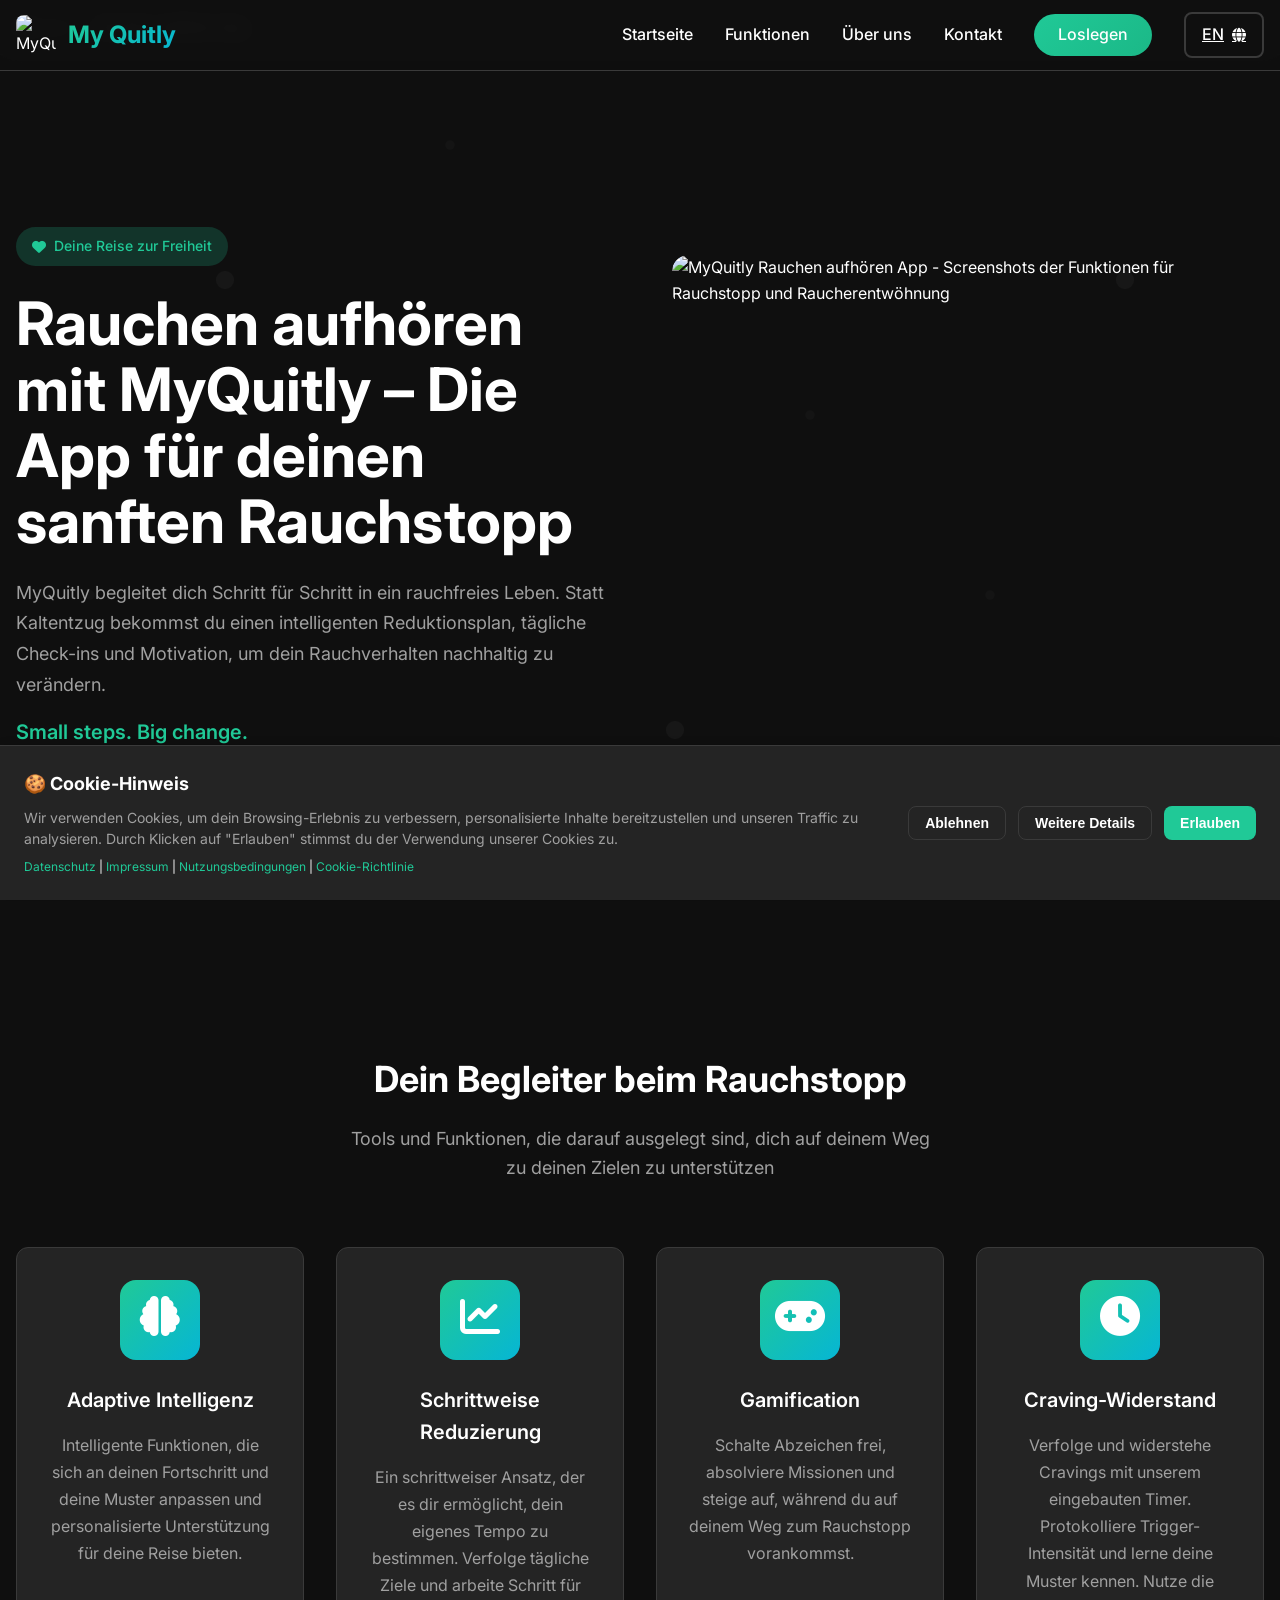
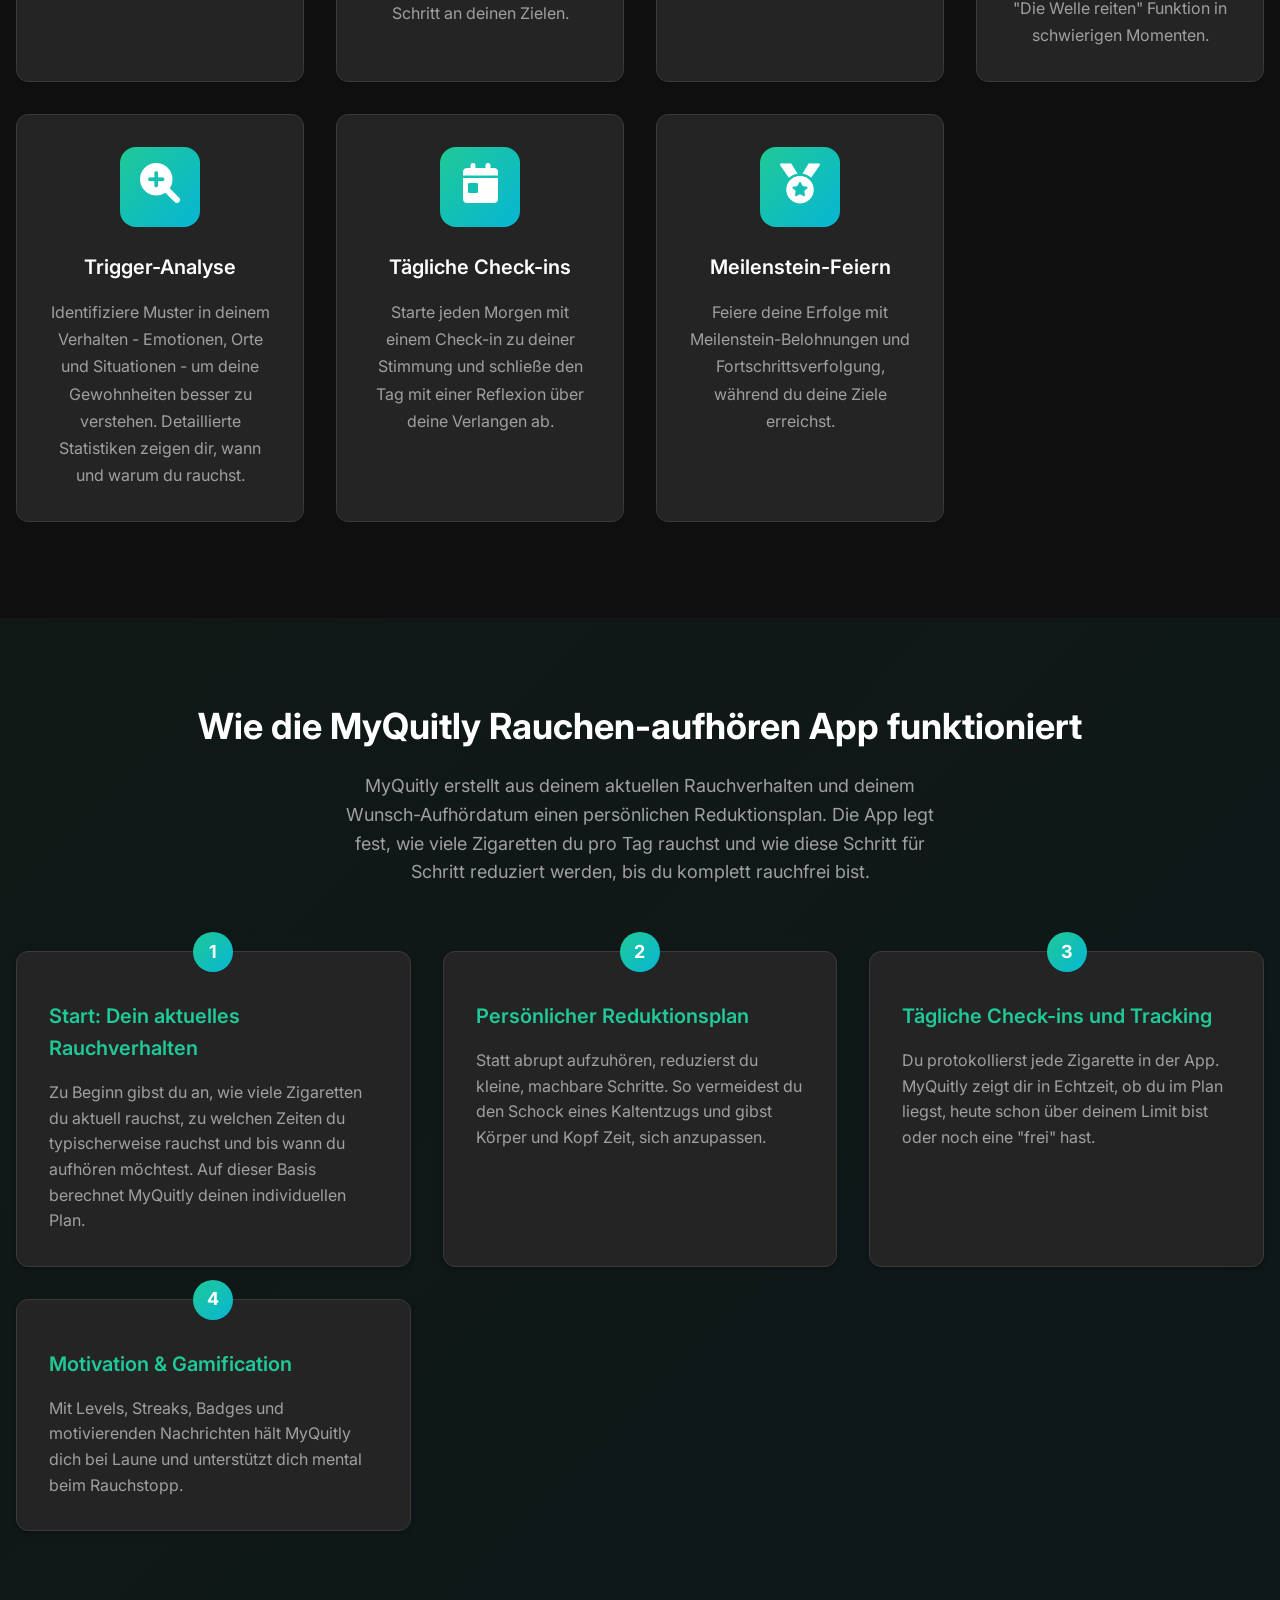
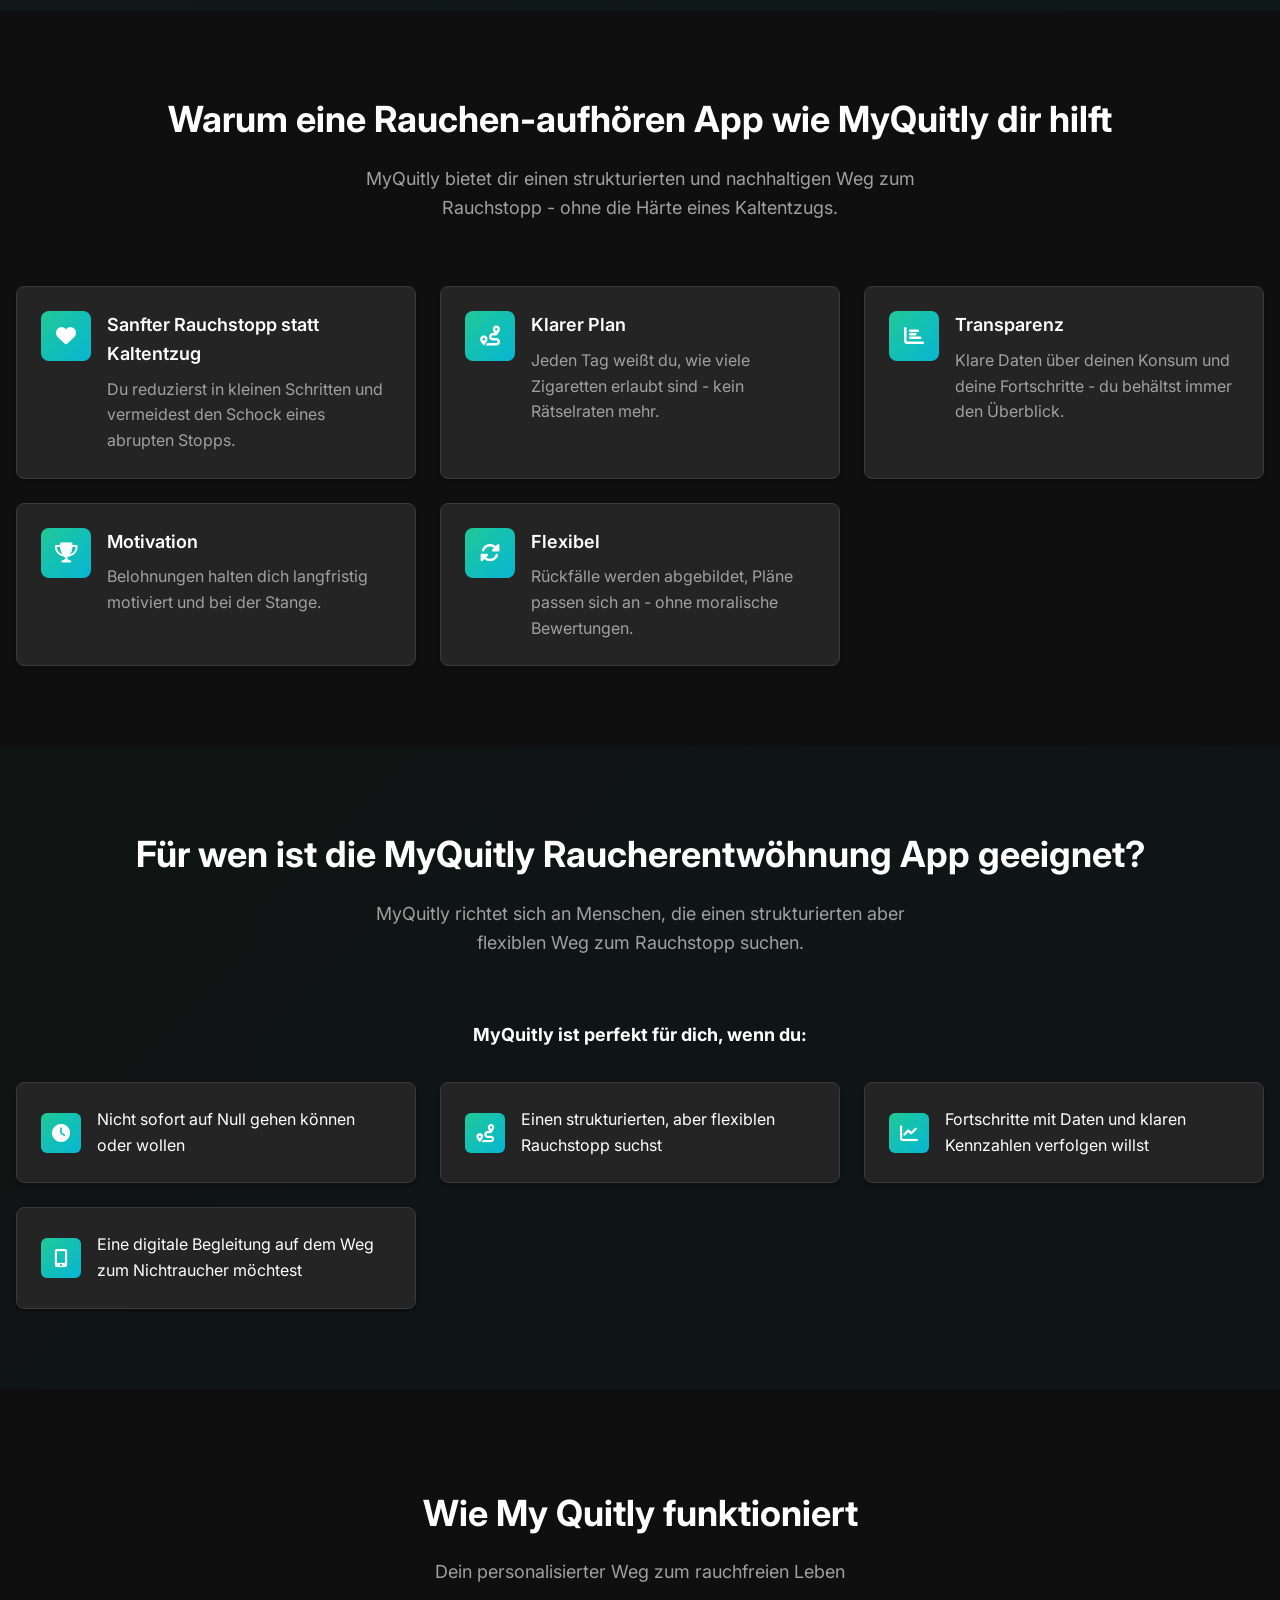
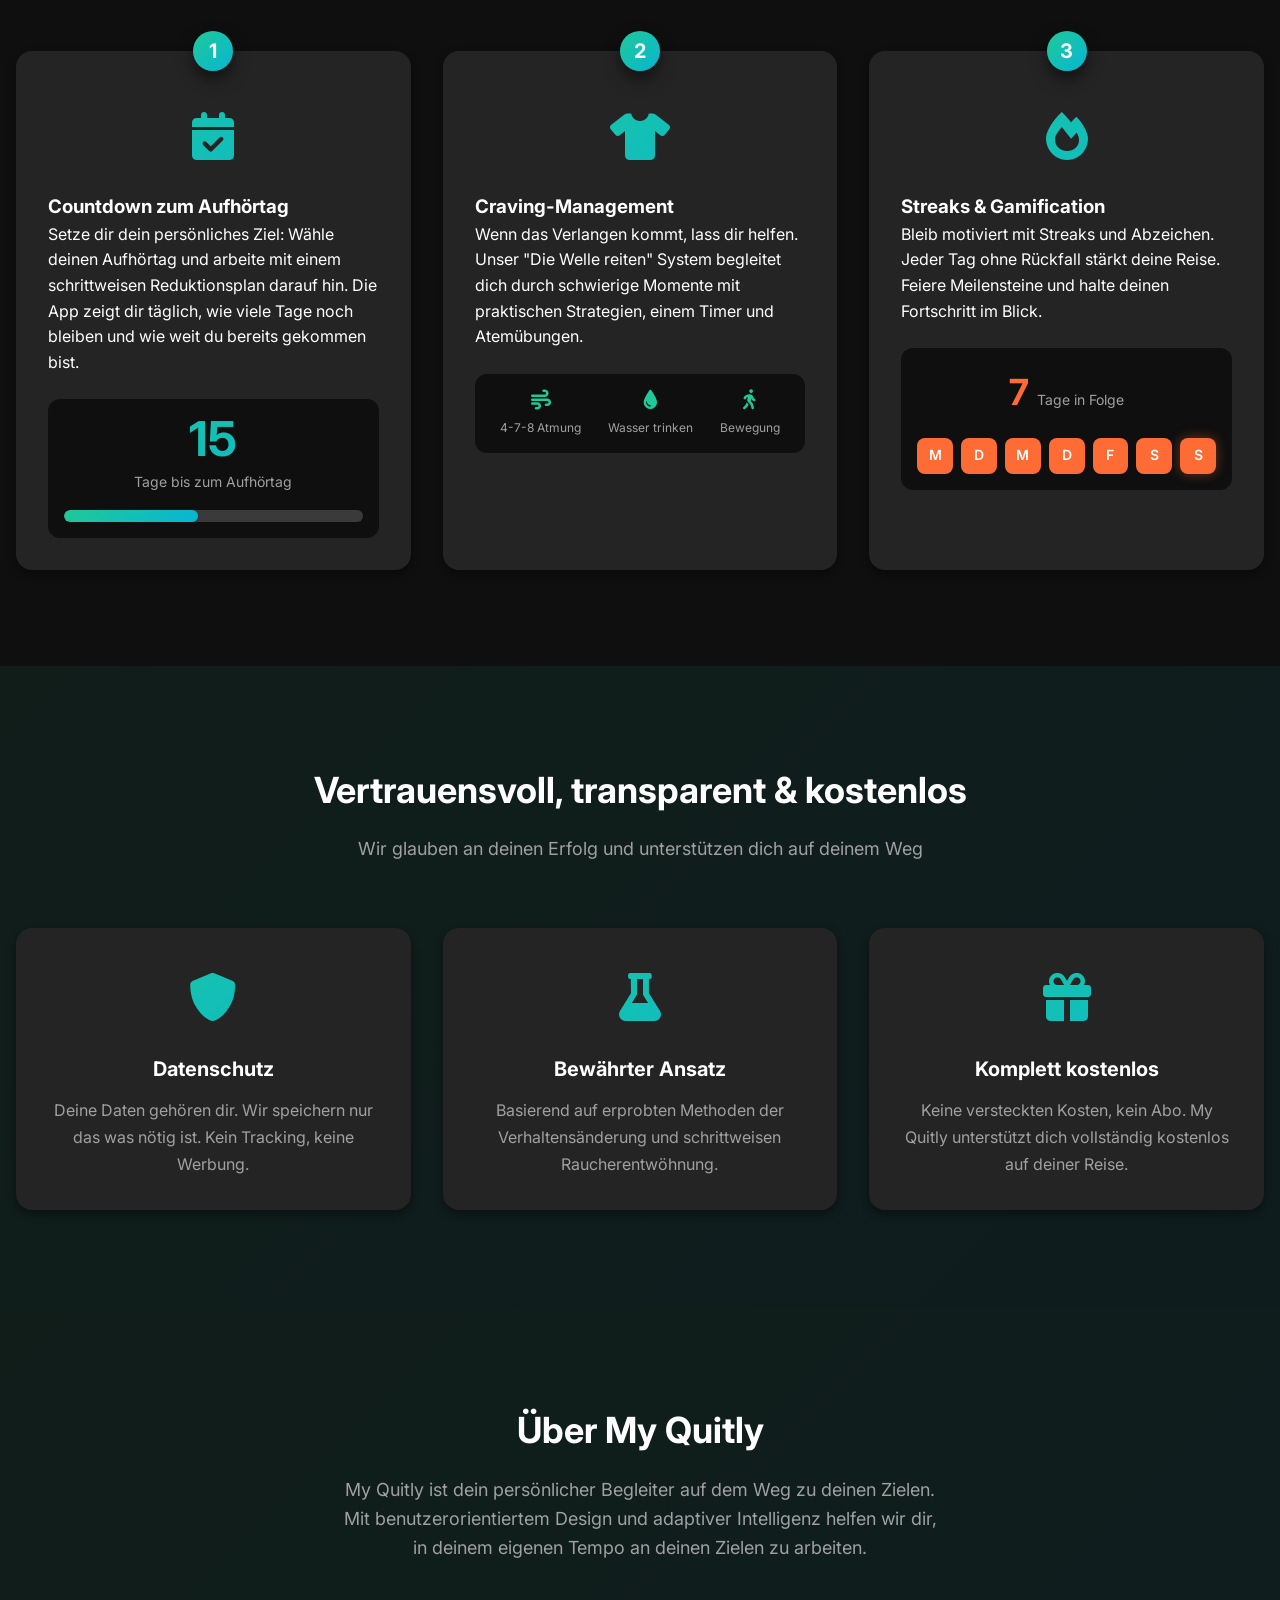
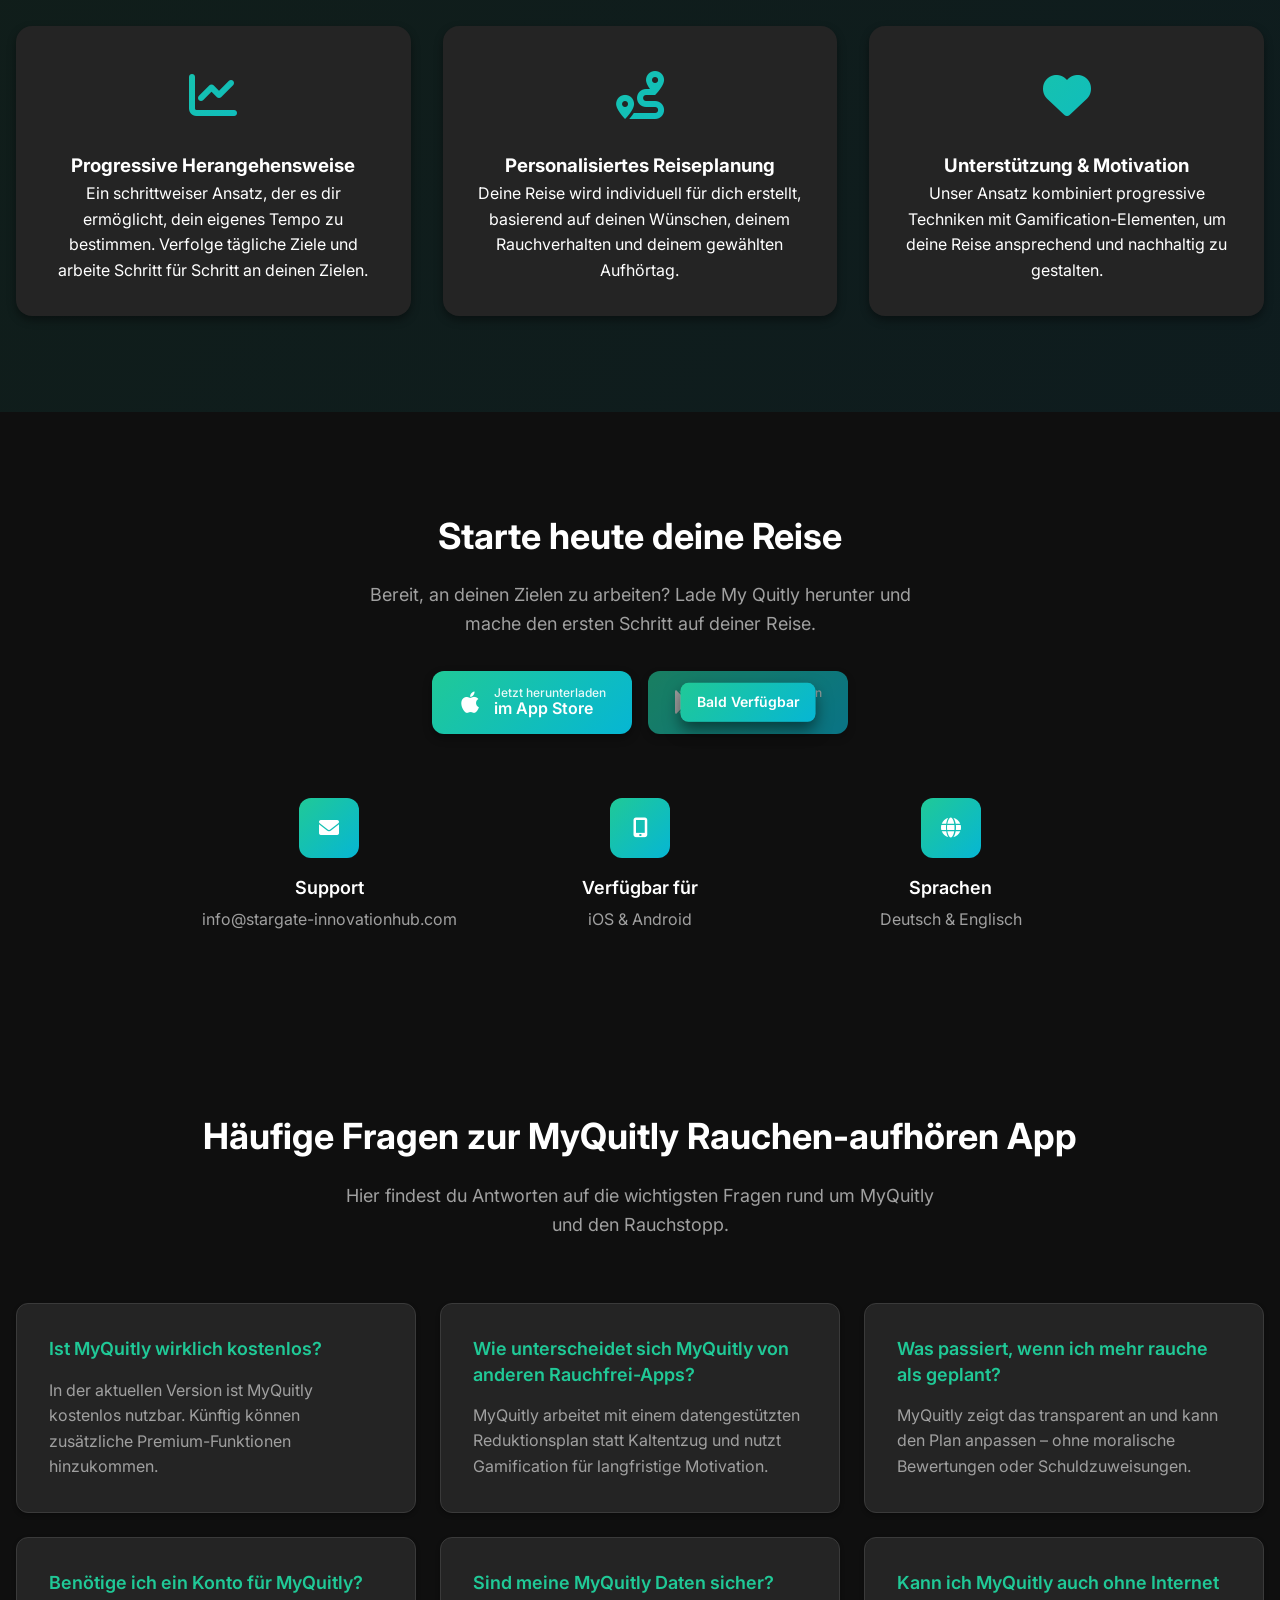
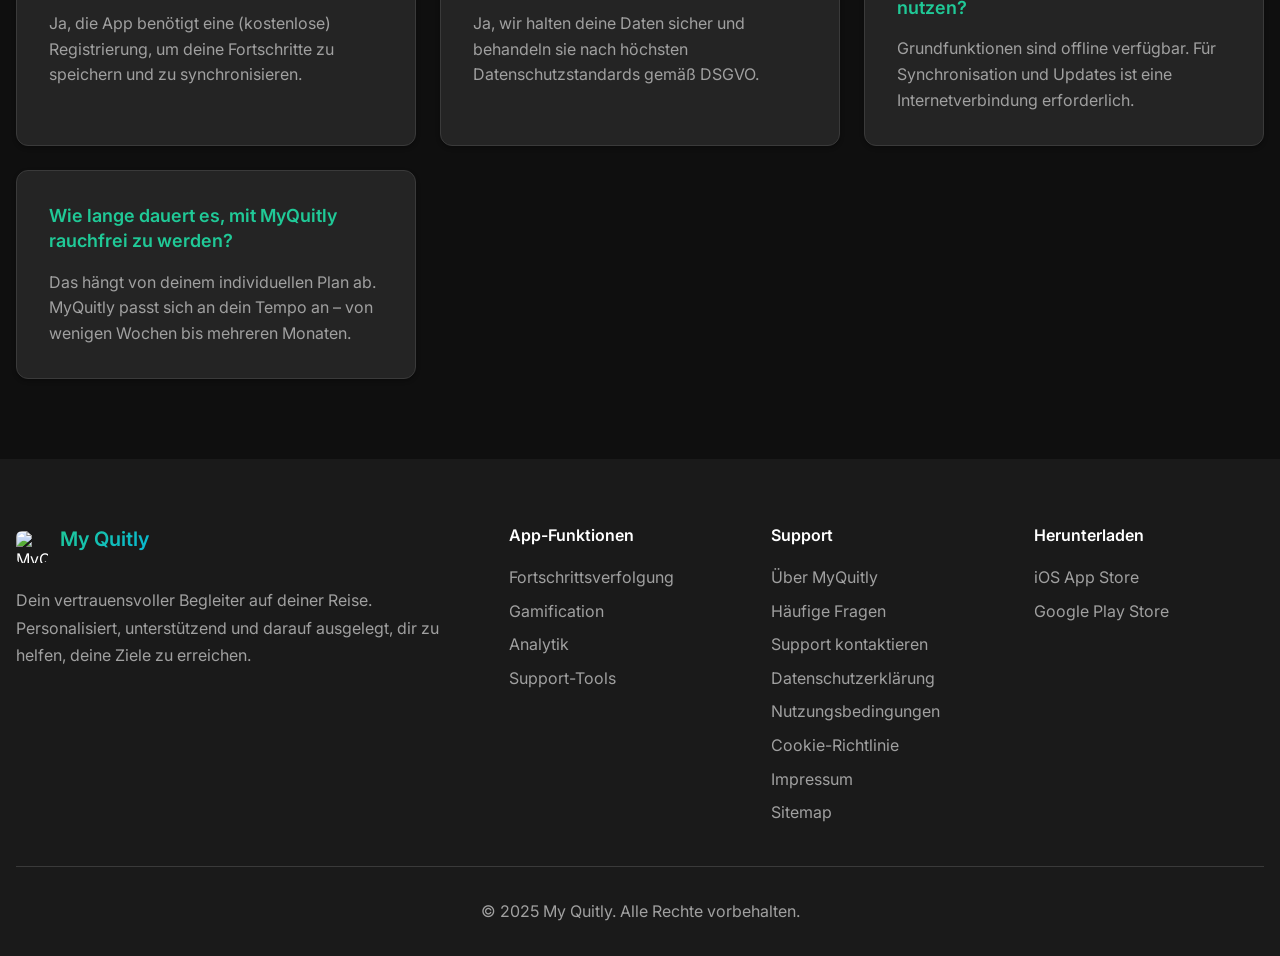
==== de/index.html @ e87f7181 "- fixed cookie banner - enhanced imprint etc. - integrated Stargate Innovationhub" ====
<!DOCTYPE html>
<html lang="de">
<head>
    <meta charset="UTF-8">
    <meta name="viewport" content="width=device-width, initial-scale=1.0">
    <title>Rauchen aufhören App | MyQuitly – Schritt für Schritt zum Rauchstopp</title>
    
    <!-- Additional SEO Meta Tags -->
    <meta name="keywords" content="rauchen aufhören app, raucherentwöhnung app, rauchstopp app, rauchfrei werden, nichtraucher werden, rauchen reduzieren, rauchen aufhören, mit rauchen aufhören, rauchstopp, raucherentwöhnung, nikotinentzug, rauchfrei app">
    <meta name="author" content="MyQuitly">
    <meta name="robots" content="index, follow, max-image-preview:large, max-snippet:-1, max-video-preview:-1">
    <meta name="theme-color" content="#20C997">
    <meta name="msapplication-TileColor" content="#20C997">
    <meta name="description" content="Rauchen aufhören mit MyQuitly: Die kostenlose Rauchen-aufhören App mit personalisiertem Reduktionsplan. Schritt für Schritt zum Rauchstopp ohne Kaltentzug. Jetzt kostenlos starten!">
    
    <!-- SEO Meta Tags -->
    <link rel="canonical" href="https://myquitly.stargate-innovationhub.com/de/">
    <link rel="alternate" hreflang="en" href="https://myquitly.stargate-innovationhub.com/en/">
    <link rel="alternate" hreflang="de" href="https://myquitly.stargate-innovationhub.com/de/">
    <link rel="alternate" hreflang="x-default" href="https://myquitly.stargate-innovationhub.com/en/">
    
    <!-- Open Graph Meta Tags -->
    <meta property="og:title" content="Rauchen aufhören App | MyQuitly">
    <meta property="og:description" content="Die Rauchen-aufhören App mit persönlichem Reduktionsplan und täglicher Begleitung.">
    <meta property="og:url" content="https://myquitly.stargate-innovationhub.com/de/">
    <meta property="og:locale" content="de_DE">
    <meta property="og:type" content="website">
    <meta property="og:image" content="https://myquitly.stargate-innovationhub.com/assets/de/Group 1_long.png">
    <meta property="og:image:width" content="1200">
    <meta property="og:image:height" content="630">
    <meta property="og:image:alt" content="MyQuitly Rauchen-aufhören App Screenshots">
    <meta property="og:site_name" content="MyQuitly">
    
    <!-- Twitter Card Meta Tags -->
    <meta name="twitter:card" content="summary_large_image">
    <meta name="twitter:title" content="Rauchen aufhören App | MyQuitly">
    <meta name="twitter:description" content="Mit MyQuitly Schritt für Schritt mit dem Rauchen aufhören – ohne Kaltentzug.">
    <meta name="twitter:image" content="https://myquitly.stargate-innovationhub.com/assets/de/Group 1_long.png">
    <meta name="twitter:image:alt" content="MyQuitly Rauchen-aufhören App Screenshots">
    <meta name="twitter:site" content="@MyQuitly">
    <meta name="twitter:creator" content="@MyQuitly">
    
    <link rel="icon" type="image/png" href="../assets/myquitly-icon-ios-app-store-1024x1024.png?v=5">
    
    <!-- Preload critical resources -->
    <link rel="preload" href="../styles.css?v=23" as="style">
    <link rel="preload" href="../assets/myquitly-icon-ios-app-store-1024x1024.png?v=5" as="image">
    <link rel="preload" href="https://fonts.googleapis.com/css2?family=Inter:wght@300;400;500;600;700&display=swap" as="style">
    
    <link rel="stylesheet" href="../styles.css?v=23">
    <link href="https://fonts.googleapis.com/css2?family=Inter:wght@300;400;500;600;700&display=swap" rel="stylesheet" media="print" onload="this.media='all'">
    <link rel="stylesheet" href="https://cdnjs.cloudflare.com/ajax/libs/font-awesome/6.0.0/css/all.min.css" defer>
    
    <!-- JSON-LD Structured Data: SoftwareApplication -->
    <script type="application/ld+json">
    {
        "@context": "https://schema.org",
        "@type": "SoftwareApplication",
        "name": "MyQuitly",
        "applicationCategory": "HealthApplication",
        "operatingSystem": ["Android", "iOS"],
        "description": "MyQuitly ist eine Rauchen-aufhören App, die einen personalisierten Reduktionsplan nutzt, um Nutzern beim schrittweisen Rauchstopp zu helfen.",
        "url": "https://myquitly.stargate-innovationhub.com/de/",
        "inLanguage": "de",
        "offers": {
            "@type": "Offer",
            "price": "0",
            "priceCurrency": "EUR"
        },
        "creator": {
            "@type": "Organization",
            "name": "MyQuitly",
            "url": "https://myquitly.stargate-innovationhub.com/"
        },
        "featureList": [
            "Personalisierter Reduktionsplan",
            "Tägliche Check-ins",
            "Gamification-Elemente",
            "Craving-Widerstand Timer",
            "Trigger-Analyse",
            "Meilenstein-Tracking"
        ],
        "screenshot": "https://myquitly.stargate-innovationhub.com/assets/de/Group 1_long.png"
    }
    </script>
    
    <!-- JSON-LD Structured Data: FAQPage -->
    <script type="application/ld+json">
    {
        "@context": "https://schema.org",
        "@type": "FAQPage",
        "mainEntity": [
            {
                "@type": "Question",
                "name": "Ist MyQuitly wirklich kostenlos?",
                "acceptedAnswer": {
                    "@type": "Answer",
                    "text": "In der aktuellen Version ist MyQuitly kostenlos nutzbar. Künftig können zusätzliche Premium-Funktionen hinzukommen."
                }
            },
            {
                "@type": "Question",
                "name": "Wie unterscheidet sich MyQuitly von anderen Rauchfrei-Apps?",
                "acceptedAnswer": {
                    "@type": "Answer",
                    "text": "MyQuitly arbeitet mit einem datengestützten Reduktionsplan statt Kaltentzug und nutzt Gamification für langfristige Motivation."
                }
            },
            {
                "@type": "Question",
                "name": "Was passiert, wenn ich mehr rauche als geplant?",
                "acceptedAnswer": {
                    "@type": "Answer",
                    "text": "MyQuitly zeigt das transparent an und kann den Plan anpassen – ohne moralische Bewertungen oder Schuldzuweisungen."
                }
            },
            {
                "@type": "Question",
                "name": "Benötige ich ein Konto für MyQuitly?",
                "acceptedAnswer": {
                    "@type": "Answer",
                    "text": "Ja, die App benötigt eine (kostenlose) Registrierung, um deine Fortschritte zu speichern und zu synchronisieren."
                }
            },
            {
                "@type": "Question",
                "name": "Sind meine MyQuitly Daten sicher?",
                "acceptedAnswer": {
                    "@type": "Answer",
                    "text": "Ja, wir halten deine Daten sicher und behandeln sie nach höchsten Datenschutzstandards gemäß DSGVO."
                }
            }
        ]
    }
    </script>
    
    <!-- JSON-LD Structured Data: BreadcrumbList -->
    <script type="application/ld+json">
    {
        "@context": "https://schema.org",
        "@type": "BreadcrumbList",
        "itemListElement": [
            {
                "@type": "ListItem",
                "position": 1,
                "name": "Home",
                "item": "https://myquitly.stargate-innovationhub.com/"
            },
            {
                "@type": "ListItem",
                "position": 2,
                "name": "Rauchen aufhören App",
                "item": "https://myquitly.stargate-innovationhub.com/de/"
            }
        ]
    }
    </script>
    
    <!-- JSON-LD Structured Data: HowTo -->
    <script type="application/ld+json">
    {
        "@context": "https://schema.org",
        "@type": "HowTo",
        "name": "Wie hört man mit dem Rauchen auf?",
        "description": "Schritt-für-Schritt Anleitung zum Rauchstopp mit der MyQuitly App",
        "step": [
            {
                "@type": "HowToStep",
                "name": "App herunterladen und installieren",
                "text": "Lade die MyQuitly App kostenlos aus dem App Store oder Google Play Store herunter und installiere sie auf deinem Smartphone."
            },
            {
                "@type": "HowToStep",
                "name": "Aktuelles Rauchverhalten eingeben",
                "text": "Gib an, wie viele Zigaretten du täglich rauchst, zu welchen Zeiten du typischerweise rauchst und bis wann du aufhören möchtest."
            },
            {
                "@type": "HowToStep",
                "name": "Personalisierter Reduktionsplan erhalten",
                "text": "MyQuitly erstellt basierend auf deinen Angaben einen individuellen Reduktionsplan, der Schritt für Schritt deinen Zigarettenkonsum reduziert."
            },
            {
                "@type": "HowToStep",
                "name": "Täglich Zigaretten tracken",
                "text": "Protokolliere jede Zigarette in der App. MyQuitly zeigt dir in Echtzeit, ob du im Plan liegst oder dein Tageslimit erreicht hast."
            },
            {
                "@type": "HowToStep",
                "name": "Motivation durch Gamification",
                "text": "Nutze Streaks, Badges und Meilensteine, um motiviert zu bleiben und deinen Fortschritt zu feiern."
            },
            {
                "@type": "HowToStep",
                "name": "Rauchfrei werden",
                "text": "Folge dem Plan und reduziere schrittweise, bis du komplett rauchfrei bist. MyQuitly begleitet dich durch den gesamten Prozess."
            }
        ]
    }
    </script>
</head>
<body>
    <!-- Navigation -->
    <nav class="navbar">
        <div class="nav-container">
            <a href="index.html" class="nav-logo" aria-label="Zurück zur Startseite">
                <img src="../assets/myquitly-icon-ios-app-store-1024x1024.png?v=5?v=2" alt="MyQuitly Logo - Rauchen aufhören App" class="logo-img">
                <h2>My Quitly</h2>
            </a>
            <div class="nav-menu" id="nav-menu">
                <a href="#home" class="nav-link" data-translate="nav.home">Startseite</a>
                <a href="#features" class="nav-link" data-translate="nav.features">Funktionen</a>
                <a href="#about" class="nav-link" data-translate="nav.about">Über uns</a>
                <a href="#contact" class="nav-link" data-translate="nav.contact">Kontakt</a>
                <a href="#hero-buttons" class="nav-link cta-button" data-translate="nav.getStarted">Loslegen</a>
                <a href="../en/" class="language-switcher">
                    <span>EN</span>
                    <i class="fas fa-globe"></i>
                </a>
            </div>
            <div class="nav-toggle" id="nav-toggle">
                <span class="bar"></span>
                <span class="bar"></span>
                <span class="bar"></span>
            </div>
        </div>
    </nav>

    <!-- Breadcrumbs Navigation -->
    <nav class="breadcrumbs" aria-label="Breadcrumb">
        <div class="container">
            <ol class="breadcrumb-list">
                <li class="breadcrumb-item">
                    <a href="/" aria-label="Startseite">
                        <i class="fas fa-home"></i>
                        <span>Home</span>
                    </a>
                </li>
                <li class="breadcrumb-item active" aria-current="page">
                    <span>Rauchen aufhören App</span>
                </li>
            </ol>
        </div>
    </nav>

    <!-- Hero Section -->
    <section id="home" class="hero">
        <div class="hero-container">
            <div class="hero-content">
                <div class="hero-badge">
                    <i class="fas fa-heart"></i>
                    <span data-translate="hero.badge">Deine Reise zur Freiheit</span>
                </div>
                <h1 class="hero-title">Rauchen aufhören mit MyQuitly – Die App für deinen sanften Rauchstopp</h1>
                <p class="hero-description">
                    MyQuitly begleitet dich Schritt für Schritt in ein rauchfreies Leben. Statt Kaltentzug bekommst du einen intelligenten Reduktionsplan, tägliche Check-ins und Motivation, um dein Rauchverhalten nachhaltig zu verändern.
                </p>
                <p class="hero-slogan" data-translate="hero.slogan">Small steps. Big change.</p>
                <div class="hero-buttons" id="hero-buttons">
                    <div class="app-store-btn-wrapper">
                        <a href="https://apps.apple.com/de/app/my-quitly-rauchfrei-werden/id6754508949" class="btn btn-primary app-store-btn" data-store="ios">
                            <i class="fab fa-apple"></i>
                            <div class="btn-text">
                                <span class="btn-small">Jetzt herunterladen</span>
                                <span class="btn-large">im App Store</span>
                            </div>
                        </a>
                        
                    </div>
                    <div class="app-store-btn-wrapper">
                        <a href="#" class="btn btn-primary app-store-btn disabled" data-store="android">
                            <i class="fab fa-google-play"></i>
                            <div class="btn-text">
                                <span class="btn-small">Jetzt herunterladen</span>
                                <span class="btn-large">im Play Store</span>
                            </div>
                        </a>
                        <div class="coming-soon-overlay">
                            <span data-translate="hero.comingSoon">Bald Verfügbar</span>
                        </div>
                    </div>
                </div>
            </div>
            <div class="hero-visual">
                <div class="app-showcase">
                    <img src="../assets/de/Group 1_long.png" alt="MyQuitly Rauchen aufhören App - Screenshots der Funktionen für Rauchstopp und Raucherentwöhnung" class="showcase-image" loading="lazy">
                </div>
            </div>
        </div>
    </section>

    <!-- Features Section -->
    <section id="features" class="features">
        <div class="container">
            <div class="section-header">
                <h2>Dein Begleiter beim Rauchstopp</h2>
                <p>Tools und Funktionen, die darauf ausgelegt sind, dich auf deinem Weg zu deinen Zielen zu unterstützen</p>
            </div>
            <div class="features-grid">
                <div class="feature-card">
                    <div class="feature-icon">
                        <i class="fas fa-brain"></i>
                    </div>
                    <h3>Adaptive Intelligenz</h3>
                    <p>Intelligente Funktionen, die sich an deinen Fortschritt und deine Muster anpassen und personalisierte Unterstützung für deine Reise bieten.</p>
                </div>
                <div class="feature-card">
                    <div class="feature-icon">
                        <i class="fas fa-chart-line"></i>
                    </div>
                    <h3>Schrittweise Reduzierung</h3>
                    <p>Ein schrittweiser Ansatz, der es dir ermöglicht, dein eigenes Tempo zu bestimmen. Verfolge tägliche Ziele und arbeite Schritt für Schritt an deinen Zielen.</p>
                </div>
                <div class="feature-card">
                    <div class="feature-icon">
                        <i class="fas fa-gamepad"></i>
                    </div>
                    <h3>Gamification</h3>
                    <p>Schalte Abzeichen frei, absolviere Missionen und steige auf, während du auf deinem Weg zum Rauchstopp vorankommst.</p>
                </div>
                <div class="feature-card">
                    <div class="feature-icon">
                        <i class="fas fa-clock"></i>
                    </div>
                    <h3>Craving-Widerstand</h3>
                    <p>Verfolge und widerstehe Cravings mit unserem eingebauten Timer. Protokolliere Trigger-Intensität und lerne deine Muster kennen. Nutze die "Die Welle reiten" Funktion in schwierigen Momenten.</p>
                </div>
                <div class="feature-card">
                    <div class="feature-icon">
                        <i class="fas fa-search-plus"></i>
                    </div>
                    <h3>Trigger-Analyse</h3>
                    <p>Identifiziere Muster in deinem Verhalten - Emotionen, Orte und Situationen - um deine Gewohnheiten besser zu verstehen. Detaillierte Statistiken zeigen dir, wann und warum du rauchst.</p>
                </div>
                <div class="feature-card">
                    <div class="feature-icon">
                        <i class="fas fa-calendar-day"></i>
                    </div>
                    <h3>Tägliche Check-ins</h3>
                    <p>Starte jeden Morgen mit einem Check-in zu deiner Stimmung und schließe den Tag mit einer Reflexion über deine Verlangen ab.</p>
                </div>
                <div class="feature-card">
                    <div class="feature-icon">
                        <i class="fas fa-medal"></i>
                    </div>
                    <h3>Meilenstein-Feiern</h3>
                    <p>Feiere deine Erfolge mit Meilenstein-Belohnungen und Fortschrittsverfolgung, während du deine Ziele erreichst.</p>
                </div>
            </div>
        </div>
    </section>

    <!-- SEO: Wie MyQuitly funktioniert Section -->
    <section id="seo-how-it-works" class="seo-how-it-works">
        <div class="container">
            <div class="section-header">
                <h2>Wie die MyQuitly Rauchen-aufhören App funktioniert</h2>
                <p>MyQuitly erstellt aus deinem aktuellen Rauchverhalten und deinem Wunsch-Aufhördatum einen persönlichen Reduktionsplan. Die App legt fest, wie viele Zigaretten du pro Tag rauchst und wie diese Schritt für Schritt reduziert werden, bis du komplett rauchfrei bist.</p>
            </div>
            
            <div class="seo-content">
                <div class="seo-step">
                    <div class="seo-step-number">1</div>
                    <h3>Start: Dein aktuelles Rauchverhalten</h3>
                    <p>Zu Beginn gibst du an, wie viele Zigaretten du aktuell rauchst, zu welchen Zeiten du typischerweise rauchst und bis wann du aufhören möchtest. Auf dieser Basis berechnet MyQuitly deinen individuellen Plan.</p>
                </div>
                
                <div class="seo-step">
                    <div class="seo-step-number">2</div>
                    <h3>Persönlicher Reduktionsplan</h3>
                    <p>Statt abrupt aufzuhören, reduzierst du kleine, machbare Schritte. So vermeidest du den Schock eines Kaltentzugs und gibst Körper und Kopf Zeit, sich anzupassen.</p>
                </div>
                
                <div class="seo-step">
                    <div class="seo-step-number">3</div>
                    <h3>Tägliche Check-ins und Tracking</h3>
                    <p>Du protokollierst jede Zigarette in der App. MyQuitly zeigt dir in Echtzeit, ob du im Plan liegst, heute schon über deinem Limit bist oder noch eine "frei" hast.</p>
                </div>
                
                <div class="seo-step">
                    <div class="seo-step-number">4</div>
                    <h3>Motivation & Gamification</h3>
                    <p>Mit Levels, Streaks, Badges und motivierenden Nachrichten hält MyQuitly dich bei Laune und unterstützt dich mental beim Rauchstopp.</p>
                </div>
            </div>
        </div>
    </section>

    <!-- SEO: Benefits Section -->
    <section id="benefits" class="benefits">
        <div class="container">
            <div class="section-header">
                <h2>Warum eine Rauchen-aufhören App wie MyQuitly dir hilft</h2>
                <p>MyQuitly bietet dir einen strukturierten und nachhaltigen Weg zum Rauchstopp - ohne die Härte eines Kaltentzugs.</p>
            </div>
            
            <div class="benefits-list">
                <div class="benefit-item">
                    <div class="benefit-icon">
                        <i class="fas fa-heart"></i>
                    </div>
                    <div class="benefit-content">
                        <h3>Sanfter Rauchstopp statt Kaltentzug</h3>
                        <p>Du reduzierst in kleinen Schritten und vermeidest den Schock eines abrupten Stopps.</p>
                    </div>
                </div>
                
                <div class="benefit-item">
                    <div class="benefit-icon">
                        <i class="fas fa-route"></i>
                    </div>
                    <div class="benefit-content">
                        <h3>Klarer Plan</h3>
                        <p>Jeden Tag weißt du, wie viele Zigaretten erlaubt sind - kein Rätselraten mehr.</p>
                    </div>
                </div>
                
                <div class="benefit-item">
                    <div class="benefit-icon">
                        <i class="fas fa-chart-bar"></i>
                    </div>
                    <div class="benefit-content">
                        <h3>Transparenz</h3>
                        <p>Klare Daten über deinen Konsum und deine Fortschritte - du behältst immer den Überblick.</p>
                    </div>
                </div>
                
                <div class="benefit-item">
                    <div class="benefit-icon">
                        <i class="fas fa-trophy"></i>
                    </div>
                    <div class="benefit-content">
                        <h3>Motivation</h3>
                        <p>Belohnungen halten dich langfristig motiviert und bei der Stange.</p>
                    </div>
                </div>
                
                <div class="benefit-item">
                    <div class="benefit-icon">
                        <i class="fas fa-sync-alt"></i>
                    </div>
                    <div class="benefit-content">
                        <h3>Flexibel</h3>
                        <p>Rückfälle werden abgebildet, Pläne passen sich an - ohne moralische Bewertungen.</p>
                    </div>
                </div>
            </div>
        </div>
    </section>

    <!-- SEO: Target Group Section -->
    <section id="target-group" class="target-group">
        <div class="container">
            <div class="section-header">
                <h2>Für wen ist die MyQuitly Raucherentwöhnung App geeignet?</h2>
                <p>MyQuitly richtet sich an Menschen, die einen strukturierten aber flexiblen Weg zum Rauchstopp suchen.</p>
            </div>
            
            <div class="target-content">
                <div class="target-intro">
                    <p><strong>MyQuitly ist perfekt für dich, wenn du:</strong></p>
                </div>
                
                <div class="target-list">
                    <div class="target-item">
                        <div class="target-icon">
                            <i class="fas fa-clock"></i>
                        </div>
                        <p>Nicht sofort auf Null gehen können oder wollen</p>
                    </div>
                    
                    <div class="target-item">
                        <div class="target-icon">
                            <i class="fas fa-route"></i>
                        </div>
                        <p>Einen strukturierten, aber flexiblen Rauchstopp suchst</p>
                    </div>
                    
                    <div class="target-item">
                        <div class="target-icon">
                            <i class="fas fa-chart-line"></i>
                        </div>
                        <p>Fortschritte mit Daten und klaren Kennzahlen verfolgen willst</p>
                    </div>
                    
                    <div class="target-item">
                        <div class="target-icon">
                            <i class="fas fa-mobile-alt"></i>
                        </div>
                        <p>Eine digitale Begleitung auf dem Weg zum Nichtraucher möchtest</p>
                    </div>
                </div>
            </div>
        </div>
    </section>

    <!-- How It Works Section -->
    <section id="how-it-works" class="how-it-works">
        <div class="container">
            <div class="section-header">
                <h2>Wie My Quitly funktioniert</h2>
                <p>Dein personalisierter Weg zum rauchfreien Leben</p>
            </div>
            <div class="how-it-works-content">
                <div class="how-it-works-card">
                    <div class="card-number">1</div>
                    <div class="card-content">
                        <div class="card-icon-large">
                            <i class="fas fa-calendar-check"></i>
                        </div>
                        <h3>Countdown zum Aufhörtag</h3>
                        <p>Setze dir dein persönliches Ziel: Wähle deinen Aufhörtag und arbeite mit einem schrittweisen Reduktionsplan darauf hin. Die App zeigt dir täglich, wie viele Tage noch bleiben und wie weit du bereits gekommen bist.</p>
                        <div class="countdown-demo">
                            <div class="countdown-number">15</div>
                            <div class="countdown-label">Tage bis zum Aufhörtag</div>
                            <div class="countdown-progress">
                                <div class="countdown-bar" style="width: 45%"></div>
                            </div>
                        </div>
                    </div>
                </div>

                <div class="how-it-works-card">
                    <div class="card-number">2</div>
                    <div class="card-content">
                        <div class="card-icon-large">
                            <i class="fas fa-tshirt"></i>
                        </div>
                        <h3>Craving-Management</h3>
                        <p>Wenn das Verlangen kommt, lass dir helfen. Unser "Die Welle reiten" System begleitet dich durch schwierige Momente mit praktischen Strategien, einem Timer und Atemübungen.</p>
                        <div class="craving-demo">
                            <div class="craving-strategies">
                                <div class="strategy-item">
                                    <i class="fas fa-wind"></i>
                                    <span>4-7-8 Atmung</span>
                                </div>
                                <div class="strategy-item">
                                    <i class="fas fa-tint"></i>
                                    <span>Wasser trinken</span>
                                </div>
                                <div class="strategy-item">
                                    <i class="fas fa-walking"></i>
                                    <span>Bewegung</span>
                                </div>
                            </div>
                        </div>
                    </div>
                </div>

                <div class="how-it-works-card">
                    <div class="card-number">3</div>
                    <div class="card-content">
                        <div class="card-icon-large">
                            <i class="fas fa-fire"></i>
                        </div>
                        <h3>Streaks & Gamification</h3>
                        <p>Bleib motiviert mit Streaks und Abzeichen. Jeder Tag ohne Rückfall stärkt deine Reise. Feiere Meilensteine und halte deinen Fortschritt im Blick.</p>
                        <div class="streak-demo">
                            <div class="streak-header">
                                <span class="streak-number">7</span>
                                <span class="streak-label">Tage in Folge</span>
                            </div>
                            <div class="streak-grid">
                                <div class="streak-day active">M</div>
                                <div class="streak-day active">D</div>
                                <div class="streak-day active">M</div>
                                <div class="streak-day active">D</div>
                                <div class="streak-day active">F</div>
                                <div class="streak-day active">S</div>
                                <div class="streak-day active today">S</div>
                            </div>
                        </div>
                    </div>
                </div>
            </div>
        </div>
    </section>

    <!-- Trust Section -->
    <section id="trust" class="trust">
        <div class="container">
            <div class="section-header">
                <h2>Vertrauensvoll, transparent & kostenlos</h2>
                <p>Wir glauben an deinen Erfolg und unterstützen dich auf deinem Weg</p>
            </div>
            <div class="trust-grid">
                <div class="trust-card">
                    <div class="trust-icon">
                        <i class="fas fa-shield-alt"></i>
                    </div>
                    <h3>Datenschutz</h3>
                    <p>Deine Daten gehören dir. Wir speichern nur das was nötig ist. Kein Tracking, keine Werbung.</p>
                </div>
                <div class="trust-card">
                    <div class="trust-icon">
                        <i class="fas fa-flask"></i>
                    </div>
                    <h3>Bewährter Ansatz</h3>
                    <p>Basierend auf erprobten Methoden der Verhaltensänderung und schrittweisen Raucherentwöhnung.</p>
                </div>
                <div class="trust-card">
                    <div class="trust-icon">
                        <i class="fas fa-gift"></i>
                    </div>
                    <h3>Komplett kostenlos</h3>
                    <p>Keine versteckten Kosten, kein Abo. My Quitly unterstützt dich vollständig kostenlos auf deiner Reise.</p>
                </div>
            </div>
        </div>
    </section>

    <!-- About Section -->
    <section id="about" class="about">
        <div class="container">
            <div class="section-header">
                <h2>Über My Quitly</h2>
                <p>My Quitly ist dein persönlicher Begleiter auf dem Weg zu deinen Zielen. Mit benutzerorientiertem Design und adaptiver Intelligenz helfen wir dir, in deinem eigenen Tempo an deinen Zielen zu arbeiten.</p>
            </div>
            <div class="about-grid">
                <div class="about-card">
                    <div class="trust-icon">
                        <i class="fas fa-chart-line"></i>
                    </div>
                    <h3>Progressive Herangehensweise</h3>
                    <p>Ein schrittweiser Ansatz, der es dir ermöglicht, dein eigenes Tempo zu bestimmen. Verfolge tägliche Ziele und arbeite Schritt für Schritt an deinen Zielen.</p>
                </div>
                <div class="about-card">
                    <div class="trust-icon">
                        <i class="fas fa-route"></i>
                    </div>
                    <h3>Personalisiertes Reiseplanung</h3>
                    <p>Deine Reise wird individuell für dich erstellt, basierend auf deinen Wünschen, deinem Rauchverhalten und deinem gewählten Aufhörtag.</p>
                </div>
                <div class="about-card">
                    <div class="trust-icon">
                        <i class="fas fa-heart"></i>
                    </div>
                    <h3>Unterstützung & Motivation</h3>
                    <p>Unser Ansatz kombiniert progressive Techniken mit Gamification-Elementen, um deine Reise ansprechend und nachhaltig zu gestalten.</p>
                </div>
            </div>
        </div>
    </section>

    <!-- Contact Section -->
    <section id="contact" class="contact">
        <div class="container">
            <div class="section-header">
                <h2>Starte heute deine Reise</h2>
                <p>Bereit, an deinen Zielen zu arbeiten? Lade My Quitly herunter und mache den ersten Schritt auf deiner Reise.</p>
                <div class="download-buttons">
                    <div class="app-store-btn-wrapper">
                        <a href="https://apps.apple.com/de/app/my-quitly-rauchfrei-werden/id6754508949" class="app-store-btn" data-store="ios">
                            <i class="fab fa-apple"></i>
                            <div class="btn-text">
                                <span class="btn-subtitle">Jetzt herunterladen</span>
                                <span class="btn-title">im App Store</span>
                            </div>
                        </a>
                    </div>
                    <div class="app-store-btn-wrapper">
                        <a href="#" class="app-store-btn disabled" data-store="android">
                            <i class="fab fa-google-play"></i>
                            <div class="btn-text">
                                <span class="btn-subtitle">Jetzt herunterladen</span>
                                <span class="btn-title">im Play Store</span>
                            </div>
                        </a>
                        <div class="coming-soon-overlay">
                            <span data-translate="hero.comingSoon">Bald Verfügbar</span>
                        </div>
                    </div>
                </div>
            </div>
            <div class="contact-content">
                <div class="contact-info">
                    <div class="contact-item">
                        <i class="fas fa-envelope"></i>
                        <div>
                            <h4>Support</h4>
                            <a href="mailto:info@stargate-innovationhub.com">info@stargate-innovationhub.com</a>
                        </div>
                    </div>
                    <div class="contact-item">
                        <i class="fas fa-mobile-alt"></i>
                        <div>
                            <h4>Verfügbar für</h4>
                            <p>iOS & Android</p>
                        </div>
                    </div>
                    <div class="contact-item">
                        <i class="fas fa-globe"></i>
                        <div>
                            <h4>Sprachen</h4>
                            <p>Deutsch & Englisch</p>
                        </div>
                    </div>
                </div>
                <!-- Contact Form auskommentiert - User kann direkt E-Mail senden -->
                <!--
                <form class="contact-form" action="https://formspree.io/f/xrbozjla" method="POST">
                    <div class="form-group">
                        <input type="text" name="name" placeholder="Dein Name" required>
                    </div>
                    <div class="form-group">
                        <input type="email" name="email" placeholder="Deine E-Mail" required>
                    </div>
                    <div class="form-group">
                        <textarea name="message" placeholder="Erzähle uns von deiner Reise oder stelle eine Frage..." rows="5" required></textarea>
                    </div>
                    <button type="submit" class="btn btn-primary">Nachricht senden</button>
                </form>
                -->
            </div>
        </div>
    </section>

    <!-- SEO: FAQ Section -->
    <section id="faq" class="faq">
        <div class="container">
            <div class="section-header">
                <h2>Häufige Fragen zur MyQuitly Rauchen-aufhören App</h2>
                <p>Hier findest du Antworten auf die wichtigsten Fragen rund um MyQuitly und den Rauchstopp.</p>
            </div>
            
            <div class="faq-content">
                <div class="faq-item">
                    <h3>Ist MyQuitly wirklich kostenlos?</h3>
                    <p>In der aktuellen Version ist MyQuitly kostenlos nutzbar. Künftig können zusätzliche Premium-Funktionen hinzukommen.</p>
                </div>
                
                <div class="faq-item">
                    <h3>Wie unterscheidet sich MyQuitly von anderen Rauchfrei-Apps?</h3>
                    <p>MyQuitly arbeitet mit einem datengestützten Reduktionsplan statt Kaltentzug und nutzt Gamification für langfristige Motivation.</p>
                </div>
                
                <div class="faq-item">
                    <h3>Was passiert, wenn ich mehr rauche als geplant?</h3>
                    <p>MyQuitly zeigt das transparent an und kann den Plan anpassen – ohne moralische Bewertungen oder Schuldzuweisungen.</p>
                </div>
                
                <div class="faq-item">
                    <h3>Benötige ich ein Konto für MyQuitly?</h3>
                    <p>Ja, die App benötigt eine (kostenlose) Registrierung, um deine Fortschritte zu speichern und zu synchronisieren.</p>
                </div>
                
                <div class="faq-item">
                    <h3>Sind meine MyQuitly Daten sicher?</h3>
                    <p>Ja, wir halten deine Daten sicher und behandeln sie nach höchsten Datenschutzstandards gemäß DSGVO.</p>
                </div>
                
                <div class="faq-item">
                    <h3>Kann ich MyQuitly auch ohne Internet nutzen?</h3>
                    <p>Grundfunktionen sind offline verfügbar. Für Synchronisation und Updates ist eine Internetverbindung erforderlich.</p>
                </div>
                
                <div class="faq-item">
                    <h3>Wie lange dauert es, mit MyQuitly rauchfrei zu werden?</h3>
                    <p>Das hängt von deinem individuellen Plan ab. MyQuitly passt sich an dein Tempo an – von wenigen Wochen bis mehreren Monaten.</p>
                </div>
            </div>
        </div>
    </section>

    <!-- Footer -->
    <footer class="footer">
        <div class="container">
            <div class="footer-content">
                <div class="footer-section">
                    <div class="footer-logo">
                        <img src="../assets/myquitly-icon-ios-app-store-1024x1024.png?v=5?v=2" alt="MyQuitly Logo - App zum Rauchen aufhören" class="footer-logo-img" loading="lazy">
                        <h3>My Quitly</h3>
                    </div>
                    <p>Dein vertrauensvoller Begleiter auf deiner Reise. Personalisiert, unterstützend und darauf ausgelegt, dir zu helfen, deine Ziele zu erreichen.</p>
                    <div class="social-links hidden">
                        <a href="#"><i class="fab fa-twitter"></i></a>
                        <a href="#"><i class="fab fa-facebook"></i></a>
                        <a href="#"><i class="fab fa-instagram"></i></a>
                        <a href="#"><i class="fab fa-linkedin"></i></a>
                    </div>
                </div>
                <div class="footer-section">
                    <h4>App-Funktionen</h4>
                    <ul>
                        <li><a href="#features">Fortschrittsverfolgung</a></li>
                        <li><a href="#features">Gamification</a></li>
                        <li><a href="#features">Analytik</a></li>
                        <li><a href="#features">Support-Tools</a></li>
                    </ul>
                </div>
                <div class="footer-section">
                    <h4>Support</h4>
                    <ul>
                        <li><a href="#about">Über MyQuitly</a></li>
                        <li><a href="#faq">Häufige Fragen</a></li>
                        <li><a href="#contact">Support kontaktieren</a></li>
                        <li><a href="privacy.html">Datenschutzerklärung</a></li>
                        <li><a href="terms.html">Nutzungsbedingungen</a></li>
                        <li><a href="cookies.html">Cookie-Richtlinie</a></li>
                        <li><a href="impressum.html">Impressum</a></li>
                        <li><a href="sitemap.xml">Sitemap</a></li>
                    </ul>
                </div>
                <div class="footer-section">
                    <h4>Herunterladen</h4>
                    <ul>
                        <li><a href="#" class="app-store-link" data-store="ios">iOS App Store</a></li>
                        <li><a href="#" class="app-store-link" data-store="android">Google Play Store</a></li>
                    </ul>
                </div>
            </div>
            <div class="footer-bottom">
                <p>&copy; 2025 My Quitly. <span>Alle Rechte vorbehalten.</span></p>
            </div>
        </div>
    </footer>

    <!-- GDPR Cookie Banner -->
    <div id="cookie-banner" class="cookie-banner">
        <div class="cookie-content">
            <div class="cookie-text">
                <h4>🍪 Cookie-Hinweis</h4>
                <p>Wir verwenden Cookies, um dein Browsing-Erlebnis zu verbessern, personalisierte Inhalte bereitzustellen und unseren Traffic zu analysieren. Durch Klicken auf "Erlauben" stimmst du der Verwendung unserer Cookies zu.</p>
                <div class="cookie-links">
                    <a href="privacy.html">Datenschutz</a> | 
                    <a href="impressum.html">Impressum</a> | 
                    <a href="terms.html">Nutzungsbedingungen</a> | 
                    <a href="cookies.html">Cookie-Richtlinie</a>
                </div>
            </div>
            <div class="cookie-buttons">
                <button id="cookie-reject" class="cookie-btn cookie-btn-secondary">Ablehnen</button>
                <button id="cookie-details" class="cookie-btn cookie-btn-secondary">Weitere Details</button>
                <button id="cookie-accept" class="cookie-btn cookie-btn-primary">Erlauben</button>
            </div>
        </div>
    </div>

    <!-- Cookie Details Modal -->
    <div id="cookie-modal" class="cookie-modal">
        <div class="cookie-modal-content">
            <div class="cookie-modal-header">
                <h3>Cookie-Einstellungen</h3>
                <button id="cookie-modal-close" class="cookie-modal-close">&times;</button>
            </div>
            <div class="cookie-modal-body">
                <div class="cookie-category">
                    <h4>Notwendige Cookies</h4>
                    <p>Diese Cookies sind für die Funktionalität der Website erforderlich und können nicht deaktiviert werden.</p>
                    <label class="cookie-toggle disabled">
                        <input type="checkbox" checked disabled>
                        <span class="toggle-slider"></span>
                        <span>Immer aktiv</span>
                    </label>
                </div>
                <div class="cookie-category">
                    <h4>Analyse-Cookies</h4>
                    <p>Diese Cookies helfen uns zu verstehen, wie Besucher mit unserer Website interagieren.</p>
                    <label class="cookie-toggle">
                        <input type="checkbox" id="analytics-cookies">
                        <span class="toggle-slider"></span>
                    </label>
                </div>
                <div class="cookie-category">
                    <h4>Marketing-Cookies</h4>
                    <p>Diese Cookies werden verwendet, um Besucher über Websites hinweg für Marketingzwecke zu verfolgen.</p>
                    <label class="cookie-toggle">
                        <input type="checkbox" id="marketing-cookies">
                        <span class="toggle-slider"></span>
                    </label>
                </div>
            </div>
            <div class="cookie-modal-footer">
                <button id="cookie-save-preferences" class="cookie-btn cookie-btn-primary">Einstellungen speichern</button>
            </div>
        </div>
    </div>

    <script src="../script-translate.js"></script>
</body>
</html>
---- styles.css ----
/* Reset and Base Styles */
* {
    margin: 0;
    padding: 0;
    box-sizing: border-box;
}

html {
    scroll-behavior: smooth;
}

/* Prevent flash of untranslated content - only for main redirect page */
body.redirect-page {
    opacity: 0;
    transition: opacity 0.3s ease-in-out;
}

body.redirect-page.translated {
    opacity: 1;
}

:root {
    /* Color Palette - My Quitly Brand Colors (Dark Mode) */
    --primary-color: #20C997;
    --primary-dark: #1BB887;
    --secondary-color: #06B6D4;
    --accent-color: #FF6B35;
    --text-primary: #FFFFFF;
    --text-secondary: #A0A0A0;
    --text-light: #6B6B6B;
    --bg-primary: #0F0F0F;
    --bg-secondary: #1A1A1A;
    --bg-dark: #111827;
    --bg-card: #242424;
    --border-color: #3A3A3A;
    --shadow-sm: 0 2px 4px rgba(0, 0, 0, 0.3);
    --shadow-md: 0 4px 8px rgba(0, 0, 0, 0.4);
    --shadow-lg: 0 8px 16px rgba(0, 0, 0, 0.5);
    --shadow-xl: 0 20px 40px rgba(0, 0, 0, 0.6);
    
    /* Typography */
    --font-family: 'Inter', -apple-system, BlinkMacSystemFont, 'Segoe UI', Roboto, sans-serif;
    --font-size-xs: 0.75rem;
    --font-size-sm: 0.875rem;
    --font-size-base: 1rem;
    --font-size-lg: 1.125rem;
    --font-size-xl: 1.25rem;
    --font-size-2xl: 1.5rem;
    --font-size-3xl: 1.875rem;
    --font-size-4xl: 2.25rem;
    --font-size-5xl: 3rem;
    --font-size-6xl: 3.75rem;
    
    /* Spacing */
    --spacing-1: 0.25rem;
    --spacing-2: 0.5rem;
    --spacing-3: 0.75rem;
    --spacing-4: 1rem;
    --spacing-5: 1.25rem;
    --spacing-6: 1.5rem;
    --spacing-8: 2rem;
    --spacing-10: 2.5rem;
    --spacing-12: 3rem;
    --spacing-16: 4rem;
    --spacing-20: 5rem;
    --spacing-24: 6rem;
    
    /* Border Radius */
    --radius-sm: 0.25rem;
    --radius-md: 0.375rem;
    --radius-lg: 0.5rem;
    --radius-xl: 0.75rem;
    --radius-2xl: 1rem;
    --radius-full: 9999px;
    
    /* Transitions */
    --transition-fast: 150ms ease-in-out;
    --transition-normal: 300ms ease-in-out;
    --transition-slow: 500ms ease-in-out;
}

body {
    font-family: var(--font-family);
    line-height: 1.6;
    color: var(--text-primary);
    background-color: var(--bg-primary);
    overflow-x: hidden;
}

/* Utility Classes */
.container {
    max-width: 100%;
    margin: 0;
    padding: 0 var(--spacing-4);
    width: 100%;
}

.gradient-text {
    background: linear-gradient(135deg, var(--primary-color), var(--secondary-color));
    -webkit-background-clip: text;
    -webkit-text-fill-color: transparent;
    background-clip: text;
}

/* Navigation */
.navbar {
    position: fixed;
    top: 0;
    width: 100%;
    background: rgba(15, 15, 15, 0.95);
    backdrop-filter: blur(10px);
    border-bottom: 1px solid var(--border-color);
    z-index: 1000;
    transition: var(--transition-normal);
}

.nav-container {
    max-width: 100%;
    margin: 0;
    padding: 0 var(--spacing-4);
    display: flex;
    justify-content: space-between;
    align-items: center;
    height: 70px;
    width: 100%;
}

.nav-logo {
    display: flex;
    align-items: center;
    gap: var(--spacing-3);
    text-decoration: none;
    color: inherit;
}

.nav-logo:link,
.nav-logo:visited,
.nav-logo:hover,
.nav-logo:focus {
    text-decoration: none;
    color: inherit;
}

.logo-img {
    width: 40px;
    height: 40px;
    object-fit: contain;
    border-radius: 8px;
}

.nav-logo h2 {
    font-size: var(--font-size-2xl);
    font-weight: 700;
    background: linear-gradient(135deg, var(--primary-color), var(--secondary-color));
    -webkit-background-clip: text;
    -webkit-text-fill-color: transparent;
    background-clip: text;
}

.nav-menu {
    display: flex;
    align-items: center;
    gap: var(--spacing-8);
}

.nav-link {
    text-decoration: none;
    color: var(--text-primary);
    font-weight: 500;
    transition: var(--transition-fast);
    position: relative;
}

.nav-link:hover {
    color: var(--primary-color);
}

.nav-link.cta-button {
    background: linear-gradient(135deg, var(--primary-color), var(--primary-dark));
    color: white;
    padding: var(--spacing-2) var(--spacing-6);
    border-radius: var(--radius-full);
    transition: var(--transition-normal);
}

.nav-link.cta-button:hover {
    transform: translateY(-2px);
    box-shadow: var(--shadow-lg);
    color: white;
}

.language-switcher {
    background: transparent;
    border: 2px solid var(--border-color);
    border-radius: var(--radius-lg);
    padding: var(--spacing-2) var(--spacing-4);
    display: flex;
    align-items: center;
    gap: var(--spacing-2);
    cursor: pointer;
    transition: var(--transition-fast);
    color: var(--text-primary);
    font-weight: 500;
}

.language-switcher:hover {
    border-color: var(--primary-color);
    color: var(--primary-color);
}

.language-switcher i {
    font-size: var(--font-size-sm);
}

.nav-toggle {
    display: none;
    flex-direction: column;
    cursor: pointer;
}

.bar {
    width: 25px;
    height: 3px;
    background: var(--text-primary);
    margin: 3px 0;
    transition: var(--transition-fast);
    border-radius: var(--radius-sm);
}

/* Hero Section */
.hero {
    min-height: 100vh;
    display: flex;
    align-items: center;
    padding-top: 100px;
    background: var(--bg-primary);
    position: relative;
    overflow: hidden;
}

.hero::before {
    content: '';
    position: absolute;
    top: 0;
    left: 0;
    right: 0;
    bottom: 0;
    background: url('data:image/svg+xml,<svg xmlns="http://www.w3.org/2000/svg" viewBox="0 0 100 100"><defs><pattern id="grain" width="100" height="100" patternUnits="userSpaceOnUse"><circle cx="25" cy="25" r="1" fill="%23ffffff" opacity="0.03"/><circle cx="75" cy="75" r="1" fill="%23ffffff" opacity="0.03"/><circle cx="50" cy="10" r="0.5" fill="%23ffffff" opacity="0.02"/><circle cx="10" cy="60" r="0.5" fill="%23ffffff" opacity="0.02"/><circle cx="90" cy="40" r="0.5" fill="%23ffffff" opacity="0.02"/></pattern></defs><rect width="100" height="100" fill="url(%23grain)"/></svg>');
    pointer-events: none;
}

.hero-container {
    max-width: 100%;
    margin: 0;
    padding: 0 var(--spacing-4);
    display: grid;
    grid-template-columns: 1fr 1fr;
    gap: var(--spacing-16);
    align-items: center;
    position: relative;
    z-index: 1;
    width: 100%;
}

.hero-badge {
    display: inline-flex;
    align-items: center;
    gap: var(--spacing-2);
    background: rgba(32, 201, 151, 0.2);
    color: var(--primary-color);
    padding: var(--spacing-2) var(--spacing-4);
    border-radius: var(--radius-full);
    font-size: var(--font-size-sm);
    font-weight: 500;
    margin-bottom: var(--spacing-6);
    animation: fadeInUp 0.6s ease-out;
}

.hero-title {
    font-size: var(--font-size-6xl);
    font-weight: 700;
    line-height: 1.1;
    margin-bottom: var(--spacing-6);
    animation: fadeInUp 0.6s ease-out 0.2s both;
}

.hero-description {
    font-size: var(--font-size-lg);
    color: var(--text-secondary);
    margin-bottom: var(--spacing-4);
    line-height: 1.7;
    animation: fadeInUp 0.6s ease-out 0.4s both;
}

.hero-slogan {
    font-size: var(--font-size-xl);
    font-weight: 600;
    color: var(--primary-color);
    margin-bottom: var(--spacing-8);
    animation: fadeInUp 0.6s ease-out 0.5s both;
}

.hero-buttons {
    display: flex;
    gap: var(--spacing-4);
    margin-bottom: var(--spacing-12);
    animation: fadeInUp 0.6s ease-out 0.6s both;
}

.btn {
    display: inline-flex;
    align-items: center;
    gap: var(--spacing-2);
    padding: var(--spacing-4) var(--spacing-8);
    border: none;
    border-radius: var(--radius-lg);
    font-size: var(--font-size-base);
    font-weight: 600;
    cursor: pointer;
    transition: var(--transition-normal);
    text-decoration: none;
    position: relative;
    overflow: hidden;
}

.app-store-btn {
    padding: var(--spacing-3) var(--spacing-6);
    background: #000;
    color: white;
    display: flex;
    align-items: center;
    gap: var(--spacing-3);
    border-radius: var(--radius-xl);
    font-size: var(--font-size-sm);
    font-weight: 600;
    text-decoration: none;
    transition: var(--transition-normal);
    min-width: 200px;
    width: 200px;
    justify-content: center;
}

.app-store-btn:hover {
    transform: translateY(-2px);
    box-shadow: var(--shadow-xl);
    background: #333;
    color: white;
}

.app-store-btn i {
    font-size: var(--font-size-xl);
}

.btn-text {
    display: flex;
    flex-direction: column;
    align-items: flex-start;
    line-height: 1.2;
}

.btn-small {
    font-size: 10px;
    font-weight: 400;
}

.btn-large {
    font-size: var(--font-size-base);
    font-weight: 600;
}

/* App Store Button Wrapper & Coming Soon Overlay */
.app-store-btn-wrapper {
    position: relative;
    display: inline-block;
}

.app-store-btn.disabled {
    opacity: 0.6;
    cursor: not-allowed;
    pointer-events: none;
}

.coming-soon-overlay {
    position: absolute;
    top: 50%;
    left: 50%;
    transform: translate(-50%, -50%);
    background: linear-gradient(135deg, var(--primary-color), var(--secondary-color));
    color: white;
    padding: var(--spacing-2) var(--spacing-4);
    border-radius: var(--radius-lg);
    font-size: var(--font-size-sm);
    font-weight: 600;
    box-shadow: var(--shadow-lg);
    z-index: 10;
    white-space: nowrap;
    animation: pulse 2s infinite;
}

@keyframes pulse {
    0%, 100% {
        transform: translate(-50%, -50%) scale(1);
        opacity: 1;
    }
    50% {
        transform: translate(-50%, -50%) scale(1.05);
        opacity: 0.9;
    }
}

.btn::before {
    content: '';
    position: absolute;
    top: 0;
    left: -100%;
    width: 100%;
    height: 100%;
    background: linear-gradient(90deg, transparent, rgba(255, 255, 255, 0.2), transparent);
    transition: var(--transition-slow);
}

.btn:hover::before {
    left: 100%;
}

.btn-primary {
    background: linear-gradient(135deg, var(--primary-color), var(--primary-dark));
    color: white;
    box-shadow: var(--shadow-md);
}

.btn-primary:hover {
    transform: translateY(-2px);
    box-shadow: var(--shadow-xl);
}

.btn-secondary {
    background: transparent;
    color: var(--text-primary);
    border: 2px solid var(--border-color);
}

.btn-secondary:hover {
    background: var(--bg-secondary);
    border-color: var(--primary-color);
    color: var(--primary-color);
    transform: translateY(-2px);
}

.hero-stats {
    display: flex;
    gap: var(--spacing-8);
    margin-bottom: var(--spacing-16);
    animation: fadeInUp 0.6s ease-out 0.8s both;
}

/* Hero Visual & App Showcase */
.hero-visual {
    display: flex;
    justify-content: center;
    align-items: center;
    animation: fadeInRight 0.8s ease-out 0.4s both;
    width: 100%;
}

.app-showcase {
    width: 100%;
    max-width: 1400px;
    margin: 0 auto;
    overflow: hidden;
    border-radius: var(--radius-2xl);
    box-shadow: var(--shadow-2xl);
    position: relative;
    height: 600px;
}

.showcase-image {
    width: 100%;
    height: 600px;
    border-radius: var(--radius-2xl);
    transition: var(--transition-normal);
    animation: slideHorizontal 30s linear infinite;
    object-fit: cover;
    object-position: left center;
}

.showcase-image:hover {
    animation-play-state: paused;
}

@keyframes slideHorizontal {
    0% {
        object-position: left center;
    }
    100% {
        object-position: right center;
    }
}

.stat {
    text-align: center;
}

.stat h3 {
    font-size: var(--font-size-2xl);
    font-weight: 700;
    color: var(--primary-color);
    margin-bottom: 0;
    line-height: 1.2;
}

/* Phone Mockup */
.phone-mockup {
    position: relative;
    display: flex;
    justify-content: center;
    align-items: center;
    animation: fadeInRight 0.8s ease-out 0.4s both;
}

.phone-screen {
    width: 280px;
    height: 560px;
    background: var(--bg-primary);
    border-radius: 40px;
    padding: 20px;
    box-shadow: var(--shadow-xl);
    position: relative;
    overflow: hidden;
}

.phone-screen::before {
    content: '';
    position: absolute;
    top: 10px;
    left: 50%;
    transform: translateX(-50%);
    width: 60px;
    height: 4px;
    background: var(--border-color);
    border-radius: var(--radius-full);
}

.app-interface {
    width: 100%;
    height: 100%;
    background: linear-gradient(135deg, #20C997 0%, #06B6D4 100%);
    border-radius: 30px;
    padding: var(--spacing-6);
    display: flex;
    flex-direction: column;
    position: relative;
    overflow: hidden;
}

.app-interface::before {
    content: '';
    position: absolute;
    top: -50%;
    left: -50%;
    width: 200%;
    height: 200%;
    background: radial-gradient(circle, rgba(255, 255, 255, 0.1) 0%, transparent 70%);
    animation: rotate 20s linear infinite;
}

.status-bar {
    display: flex;
    justify-content: space-between;
    align-items: center;
    color: white;
    font-size: var(--font-size-sm);
    font-weight: 600;
    margin-bottom: var(--spacing-8);
    position: relative;
    z-index: 1;
}

.indicators {
    display: flex;
    gap: var(--spacing-2);
}

.app-content {
    flex: 1;
    display: flex;
    flex-direction: column;
    gap: var(--spacing-4);
    position: relative;
    z-index: 1;
}

.feature-card {
    background: rgba(255, 255, 255, 0.3);
    backdrop-filter: blur(10px);
    border-radius: var(--radius-xl);
    padding: var(--spacing-6);
    text-align: center;
    color: white;
    transition: var(--transition-normal);
    opacity: 1;
}

.feature-card:hover {
    transform: translateY(-4px);
    background: rgba(255, 255, 255, 0.4);
}

.feature-card i {
    font-size: var(--font-size-2xl);
    margin-bottom: var(--spacing-3);
    display: block;
}

.feature-card h4 {
    font-size: var(--font-size-base);
    font-weight: 600;
}

/* Features Section */
.features {
    padding: var(--spacing-24) 0;
    background: var(--bg-primary);
}

.section-header {
    text-align: center;
    margin-bottom: var(--spacing-16);
}

.section-header h2 {
    font-size: var(--font-size-4xl);
    font-weight: 700;
    margin-bottom: var(--spacing-4);
    color: var(--text-primary);
}

.section-header p {
    font-size: var(--font-size-lg);
    color: var(--text-secondary);
    max-width: 600px;
    margin: 0 auto;
}

.features-grid {
    display: grid;
    grid-template-columns: repeat(auto-fit, minmax(280px, 1fr));
    gap: var(--spacing-8);
}

.feature-card {
    background: var(--bg-card);
    border: 1px solid var(--border-color);
    border-radius: var(--radius-xl);
    padding: var(--spacing-8);
    text-align: center;
    transition: var(--transition-normal);
    position: relative;
    overflow: hidden;
}

.feature-card::before {
    content: '';
    position: absolute;
    top: 0;
    left: 0;
    right: 0;
    height: 4px;
    background: linear-gradient(135deg, var(--primary-color), var(--secondary-color));
    transform: scaleX(0);
    transition: var(--transition-normal);
}

.feature-card:hover::before {
    transform: scaleX(1);
}

.feature-card:hover {
    transform: translateY(-8px);
    box-shadow: var(--shadow-xl);
    border-color: var(--primary-color);
}

.feature-icon {
    width: 80px;
    height: 80px;
    background: linear-gradient(135deg, var(--primary-color), var(--secondary-color));
    border-radius: var(--radius-2xl);
    display: flex;
    align-items: center;
    justify-content: center;
    margin: 0 auto var(--spacing-6);
    transition: var(--transition-normal);
    position: relative;
}

.feature-card:hover .feature-icon {
    transform: scale(1.1) rotate(5deg);
}

.feature-icon i {
    font-size: 2.5rem;
    color: white;
    line-height: 1;
    display: flex;
    align-items: center;
    justify-content: center;
    width: 100%;
    height: 100%;
    padding-top: 4px;
}

.feature-card h3 {
    font-size: var(--font-size-xl);
    font-weight: 600;
    margin-bottom: var(--spacing-4);
    color: var(--text-primary);
}

.feature-card p {
    color: var(--text-secondary);
    line-height: 1.7;
}

/* About Section */
.about {
    padding: var(--spacing-24) 0;
    background: linear-gradient(135deg, rgba(32, 201, 151, 0.08), rgba(6, 182, 212, 0.08));
}

.about-grid {
    display: grid;
    grid-template-columns: repeat(auto-fit, minmax(280px, 1fr));
    gap: var(--spacing-8);
    margin-top: var(--spacing-12);
}

.about-card {
    background: var(--bg-card);
    border-radius: var(--radius-2xl);
    padding: var(--spacing-8);
    text-align: center;
    box-shadow: var(--shadow-md);
    transition: var(--transition-normal);
}

.about-card:hover {
    transform: translateY(-4px);
    box-shadow: var(--shadow-lg);
}

.visual-card {
    background: var(--bg-card);
    border-radius: var(--radius-xl);
    padding: var(--spacing-8);
    box-shadow: var(--shadow-lg);
    border: 1px solid var(--border-color);
}

.card-header {
    margin-bottom: var(--spacing-6);
}

.card-dots {
    display: flex;
    gap: var(--spacing-2);
}

.card-dots span {
    width: 12px;
    height: 12px;
    border-radius: var(--radius-full);
    background: var(--border-color);
}

.card-dots span:first-child {
    background: #ff5f57;
}

.card-dots span:nth-child(2) {
    background: #ffbd2e;
}

.card-dots span:last-child {
    background: #28ca42;
}

.progress-item {
    display: flex;
    align-items: center;
    gap: var(--spacing-4);
    margin-bottom: var(--spacing-6);
}

.progress-item span:first-child {
    min-width: 120px;
    font-weight: 500;
    color: var(--text-primary);
}

.progress-bar {
    flex: 1;
    height: 8px;
    background: var(--border-color);
    border-radius: var(--radius-full);
    overflow: hidden;
}

.progress-fill {
    height: 100%;
    background: linear-gradient(135deg, var(--primary-color), var(--secondary-color));
    border-radius: var(--radius-full);
    transition: var(--transition-slow);
    transform: scaleX(0);
    transform-origin: left;
}

.progress-value {
    min-width: 40px;
    font-weight: 600;
    color: var(--primary-color);
}

/* How It Works Section */
.how-it-works {
    padding: var(--spacing-24) 0;
    background: var(--bg-primary);
}

.how-it-works-content {
    display: grid;
    grid-template-columns: repeat(auto-fit, minmax(280px, 1fr));
    gap: var(--spacing-8);
    margin-top: var(--spacing-12);
}

.how-it-works-card {
    background: var(--bg-card);
    border-radius: var(--radius-2xl);
    padding: var(--spacing-8);
    box-shadow: var(--shadow-md);
    position: relative;
    transition: var(--transition-normal);
}

.how-it-works-card:hover {
    transform: translateY(-8px);
    box-shadow: var(--shadow-xl);
}

.how-it-works-card .card-number {
    position: absolute;
    top: -20px;
    left: 50%;
    transform: translateX(-50%);
    background: linear-gradient(135deg, var(--primary-color), var(--secondary-color));
    color: white;
    width: 40px;
    height: 40px;
    border-radius: 50%;
    display: flex;
    align-items: center;
    justify-content: center;
    font-weight: 700;
    font-size: var(--font-size-lg);
    z-index: 2;
    align-items: center;
    justify-content: center;
    font-size: var(--font-size-xl);
    font-weight: 700;
    box-shadow: var(--shadow-lg);
}

.card-content {
    margin-top: var(--spacing-4);
}

.card-icon-large {
    font-size: 3rem;
    background: linear-gradient(135deg, var(--primary-color), var(--secondary-color));
    -webkit-background-clip: text;
    -webkit-text-fill-color: transparent;
    background-clip: text;
    margin-bottom: var(--spacing-4);
    text-align: center;
    display: block;
    width: 100%;
}

.countdown-demo, .craving-demo, .streak-demo {
    margin-top: var(--spacing-6);
    padding: var(--spacing-4);
    background: var(--bg-primary);
    border-radius: var(--radius-xl);
}

.countdown-number {
    font-size: var(--font-size-5xl);
    font-weight: 700;
    background: linear-gradient(135deg, var(--primary-color), var(--secondary-color));
    -webkit-background-clip: text;
    -webkit-text-fill-color: transparent;
    background-clip: text;
    text-align: center;
    line-height: 1;
}

.countdown-label {
    text-align: center;
    color: var(--text-secondary);
    font-size: var(--font-size-sm);
    margin-top: var(--spacing-2);
}

.countdown-progress {
    width: 100%;
    height: 12px;
    background: var(--border-color);
    border-radius: var(--radius-full);
    overflow: hidden;
    margin-top: var(--spacing-4);
}

.countdown-bar {
    height: 100%;
    background: linear-gradient(135deg, var(--primary-color), var(--secondary-color));
    border-radius: var(--radius-full);
    transition: var(--transition-slow);
}

.craving-strategies {
    display: flex;
    justify-content: space-around;
    gap: var(--spacing-2);
}

.strategy-item {
    display: flex;
    flex-direction: column;
    align-items: center;
    gap: var(--spacing-2);
    font-size: var(--font-size-xs);
    color: var(--text-secondary);
    text-align: center;
}

.strategy-item i {
    font-size: var(--font-size-xl);
    color: var(--primary-color);
}

.streak-header {
    display: flex;
    align-items: baseline;
    justify-content: center;
    gap: var(--spacing-2);
    margin-bottom: var(--spacing-4);
}

.streak-number {
    font-size: var(--font-size-4xl);
    font-weight: 700;
    background: linear-gradient(135deg, var(--accent-color), #FF6B35);
    -webkit-background-clip: text;
    -webkit-text-fill-color: transparent;
    background-clip: text;
}

.streak-label {
    font-size: var(--font-size-sm);
    color: var(--text-secondary);
}

.streak-grid {
    display: flex;
    justify-content: space-between;
    gap: var(--spacing-2);
}

.streak-day {
    flex: 1;
    aspect-ratio: 1;
    display: flex;
    align-items: center;
    justify-content: center;
    border-radius: var(--radius-lg);
    background: var(--bg-card);
    border: 2px solid var(--border-color);
    font-weight: 600;
    font-size: var(--font-size-sm);
    color: var(--text-light);
    transition: var(--transition-fast);
}

.streak-day.active {
    background: linear-gradient(135deg, var(--accent-color), #FF6B35);
    border-color: transparent;
    color: white;
}

.streak-day.today {
    box-shadow: 0 0 12px rgba(255, 107, 53, 0.4);
}

/* Trust Section */
.trust {
    padding: var(--spacing-24) 0;
    background: linear-gradient(135deg, rgba(32, 201, 151, 0.08), rgba(6, 182, 212, 0.08));
}

.trust-grid {
    display: grid;
    grid-template-columns: repeat(auto-fit, minmax(280px, 1fr));
    gap: var(--spacing-8);
    margin-top: var(--spacing-12);
}

.trust-card {
    background: var(--bg-card);
    border-radius: var(--radius-2xl);
    padding: var(--spacing-8);
    text-align: center;
    box-shadow: var(--shadow-md);
    transition: var(--transition-normal);
}

.trust-card:hover {
    transform: translateY(-4px);
    box-shadow: var(--shadow-lg);
}

.trust-icon {
    font-size: 3rem;
    background: linear-gradient(135deg, var(--primary-color), var(--secondary-color));
    -webkit-background-clip: text;
    -webkit-text-fill-color: transparent;
    background-clip: text;
    margin-bottom: var(--spacing-4);
}

.trust-card h3 {
    font-size: var(--font-size-xl);
    font-weight: 700;
    margin-bottom: var(--spacing-3);
    color: var(--text-primary);
}

.trust-card p {
    color: var(--text-secondary);
    line-height: 1.7;
}

@media (max-width: 768px) {
    .how-it-works-content {
        grid-template-columns: 1fr;
    }
    
    .trust-grid,
    .about-grid {
        grid-template-columns: 1fr;
    }
    
    .countdown-number, .streak-number {
        font-size: var(--font-size-4xl);
    }
}

@media (max-width: 480px) {
    .how-it-works-card {
        padding: var(--spacing-6);
    }
    
    .card-icon-large {
        font-size: 2.5rem;
    }
    
    .trust-icon {
        font-size: 2.5rem;
    }
}

/* Contact Section */
.contact {
    padding: var(--spacing-24) 0;
    background: var(--bg-primary);
}

.contact-content {
    display: flex;
    justify-content: center;
    align-items: center;
    margin-top: var(--spacing-16);
}

.contact-info {
    display: flex;
    flex-direction: row;
    gap: var(--spacing-8);
    align-items: stretch;
    max-width: 900px;
    width: 100%;
}

.contact-item {
    display: flex;
    flex-direction: column;
    align-items: center;
    gap: var(--spacing-4);
    flex: 1;
    text-align: center;
}

.contact-item i {
    width: 60px;
    height: 60px;
    background: linear-gradient(135deg, var(--primary-color), var(--secondary-color));
    border-radius: var(--radius-xl);
    display: flex;
    align-items: center;
    justify-content: center;
    color: white;
    font-size: var(--font-size-xl);
    flex-shrink: 0;
}

.contact-item > div {
    display: flex;
    flex-direction: column;
    align-items: center;
}

.contact-item h4 {
    font-size: var(--font-size-lg);
    font-weight: 600;
    margin-bottom: var(--spacing-1);
    color: var(--text-primary);
}

.contact-item p {
    color: var(--text-secondary);
}

.contact-item a {
    color: var(--text-secondary);
    text-decoration: none;
    transition: var(--transition-fast);
}

.contact-item a:hover {
    color: var(--primary-color);
    text-decoration: underline;
}

.contact-form {
    background: var(--bg-secondary);
    padding: var(--spacing-8);
    border-radius: var(--radius-xl);
    border: 1px solid var(--border-color);
}

.form-group {
    margin-bottom: var(--spacing-6);
}

.form-group input,
.form-group textarea {
    width: 100%;
    padding: var(--spacing-4);
    border: 2px solid var(--border-color);
    border-radius: var(--radius-lg);
    font-size: var(--font-size-base);
    font-family: var(--font-family);
    transition: var(--transition-fast);
    background: var(--bg-primary);
}

.form-group input:focus,
.form-group textarea:focus {
    outline: none;
    border-color: var(--primary-color);
    box-shadow: 0 0 0 3px rgba(32, 201, 151, 0.2);
}

.form-group textarea {
    resize: vertical;
    min-height: 120px;
}

/* Footer */
.footer {
    background: var(--bg-secondary);
    color: white;
    padding: var(--spacing-16) 0 var(--spacing-8);
}

.footer-content {
    display: grid;
    grid-template-columns: 2fr 1fr 1fr 1fr;
    gap: var(--spacing-8);
    margin-bottom: var(--spacing-8);
}

.footer-logo {
    display: flex;
    align-items: center;
    gap: var(--spacing-3);
    margin-bottom: var(--spacing-4);
}

.footer-logo-img {
    width: 32px;
    height: 32px;
    object-fit: contain;
    border-radius: 6px;
}

.footer-logo h3 {
    font-size: var(--font-size-xl);
    font-weight: 600;
    background: linear-gradient(135deg, var(--primary-color), var(--secondary-color));
    -webkit-background-clip: text;
    -webkit-text-fill-color: transparent;
    background-clip: text;
    margin: 0;
}

.footer-section h3,
.footer-section h4 {
    margin-bottom: var(--spacing-4);
    font-weight: 600;
}

.footer-section h3 {
    font-size: var(--font-size-xl);
    background: linear-gradient(135deg, var(--primary-color), var(--secondary-color));
    -webkit-background-clip: text;
    -webkit-text-fill-color: transparent;
    background-clip: text;
}

.footer-section p {
    color: var(--text-secondary);
    margin-bottom: var(--spacing-6);
    line-height: 1.7;
}

.footer-section ul {
    list-style: none;
}

.footer-section ul li {
    margin-bottom: var(--spacing-2);
}

.footer-section ul li a {
    color: var(--text-secondary);
    text-decoration: none;
    transition: var(--transition-fast);
}

.footer-section ul li a:hover {
    color: var(--primary-color);
}

.social-links {
    display: flex;
    gap: var(--spacing-4);
}

.social-links a {
    width: 40px;
    height: 40px;
    background: rgba(255, 255, 255, 0.1);
    border-radius: var(--radius-lg);
    display: flex;
    align-items: center;
    justify-content: center;
    color: white;
    text-decoration: none;
    transition: var(--transition-fast);
}

.social-links a:hover {
    background: var(--primary-color);
    transform: translateY(-2px);
}

.footer-bottom {
    border-top: 1px solid var(--border-color);
    padding-top: var(--spacing-8);
    text-align: center;
    color: var(--text-secondary);
}

/* Animations */
@keyframes fadeInUp {
    from {
        opacity: 0;
        transform: translateY(30px);
    }
    to {
        opacity: 1;
        transform: translateY(0);
    }
}

@keyframes fadeInRight {
    from {
        opacity: 0;
        transform: translateX(30px);
    }
    to {
        opacity: 1;
        transform: translateX(0);
    }
}

@keyframes rotate {
    from {
        transform: rotate(0deg);
    }
    to {
        transform: rotate(360deg);
    }
}

@keyframes float {
    0%, 100% {
        transform: translateY(0px);
    }
    50% {
        transform: translateY(-20px);
    }
}

.phone-mockup {
    animation: float 6s ease-in-out infinite;
}

/* Responsive Design */
@media (max-width: 1024px) {
    .hero-container {
        grid-template-columns: 1fr;
        gap: var(--spacing-12);
        text-align: center;
    }
    
    .hero-visual {
        order: 1;
    }
    
    .app-showcase {
        max-width: 100%;
        height: 400px;
    }
    
    .showcase-image {
        height: 400px;
        width: 100%;
    }
    
    .footer-content {
        grid-template-columns: 1fr 1fr;
        gap: var(--spacing-8);
    }
}

@media (max-width: 768px) {
    .nav-menu {
        position: fixed;
        left: -100%;
        top: 70px;
        flex-direction: column;
        background-color: var(--bg-card);
        width: 100%;
        text-align: center;
        transition: var(--transition-normal);
        box-shadow: var(--shadow-lg);
        padding: var(--spacing-8) 0;
        z-index: 1000;
    }
    
    .nav-menu.active {
        left: 0;
    }
    
    .language-switcher {
        margin-top: var(--spacing-4);
        margin-left: 0;
    }
    
    .nav-toggle {
        display: flex;
    }
    
    .nav-toggle.active .bar:nth-child(2) {
        opacity: 0;
    }
    
    .nav-toggle.active .bar:nth-child(1) {
        transform: translateY(8px) rotate(45deg);
    }
    
    .nav-toggle.active .bar:nth-child(3) {
        transform: translateY(-8px) rotate(-45deg);
    }
    
    .hero-title {
        font-size: var(--font-size-4xl);
    }
    
    .hero-subtitle {
        font-size: var(--font-size-lg);
        margin-bottom: var(--spacing-6);
    }
    
    .hero-buttons {
        flex-direction: column;
        align-items: center;
        gap: var(--spacing-4);
    }
    
    .hero-stats {
        justify-content: center;
        flex-wrap: wrap;
        gap: var(--spacing-4);
    }
    
    .hero-stat {
        min-width: 120px;
        text-align: center;
    }
    
    .features-grid {
        grid-template-columns: 1fr;
        gap: var(--spacing-8);
    }
    
    .footer-content {
        grid-template-columns: 1fr;
        text-align: center;
        gap: var(--spacing-6);
    }
    
    .contact-info {
        flex-direction: column;
        max-width: 600px;
    }
    
    .phone-screen {
        width: 240px;
        height: 480px;
    }
    
    .app-store-btn {
        min-width: 160px;
        font-size: var(--font-size-sm);
        padding: var(--spacing-3) var(--spacing-5);
    }
    
    .section-header h2 {
        font-size: var(--font-size-4xl);
    }
    
    .section-header p {
        font-size: var(--font-size-lg);
    }
}

@media (max-width: 480px) {
    .container {
        padding: 0 var(--spacing-3);
    }
    
    .hero-title {
        font-size: var(--font-size-3xl);
        line-height: 1.2;
    }
    
    .hero-subtitle {
        font-size: var(--font-size-base);
        margin-bottom: var(--spacing-5);
    }
    
    .section-header h2 {
        font-size: var(--font-size-3xl);
    }
    
    .phone-screen {
        width: 200px;
        height: 400px;
        padding: 15px;
    }
    
    .btn {
        padding: var(--spacing-3) var(--spacing-6);
        font-size: var(--font-size-sm);
        width: 100%;
        max-width: 280px;
    }
    
    .app-store-btn {
        min-width: 140px;
        font-size: var(--font-size-xs);
        padding: var(--spacing-2) var(--spacing-4);
    }
    
    .hero-buttons {
        width: 100%;
        padding: 0 var(--spacing-4);
    }
    
    .hero-stats {
        flex-direction: column;
        gap: var(--spacing-3);
        text-align: center;
    }
    
    .hero-stat {
        width: 100%;
    }
    
    .app-showcase {
        max-width: 100%;
        padding: 0 var(--spacing-4);
        height: 300px;
    }
    
    .showcase-image {
        border-radius: var(--radius-lg);
        height: 300px;
        width: 100%;
    }
}

/* SEO Content Sections */
.seo-how-it-works {
    padding: var(--spacing-20) 0;
    background: linear-gradient(135deg, rgba(32, 201, 151, 0.05), rgba(6, 182, 212, 0.05));
}

.seo-content {
    display: grid;
    grid-template-columns: repeat(auto-fit, minmax(300px, 1fr));
    gap: var(--spacing-8);
    margin-top: var(--spacing-12);
}

.seo-step {
    background: var(--bg-card);
    padding: var(--spacing-8);
    border-radius: var(--radius-xl);
    border: 1px solid var(--border-color);
    box-shadow: var(--shadow-sm);
    transition: var(--transition-normal);
    position: relative;
    padding-top: var(--spacing-12);
}

.seo-step:hover {
    transform: translateY(-2px);
    box-shadow: var(--shadow-md);
}

.seo-step h3 {
    color: var(--primary-color);
    font-size: var(--font-size-xl);
    font-weight: 600;
    margin-bottom: var(--spacing-4);
}

.seo-step p {
    color: var(--text-secondary);
    line-height: 1.6;
}

.seo-step-number {
    position: absolute;
    top: -20px;
    left: 50%;
    transform: translateX(-50%);
    background: linear-gradient(135deg, var(--primary-color), var(--secondary-color));
    color: white;
    width: 40px;
    height: 40px;
    border-radius: 50%;
    display: flex;
    align-items: center;
    justify-content: center;
    font-weight: 700;
    font-size: var(--font-size-lg);
    z-index: 2;
}

.benefits {
    padding: var(--spacing-20) 0;
    background: var(--bg-primary);
}

.benefits-list {
    display: grid;
    grid-template-columns: repeat(auto-fit, minmax(350px, 1fr));
    gap: var(--spacing-6);
    margin-top: var(--spacing-12);
}

.benefit-item {
    display: flex;
    align-items: flex-start;
    gap: var(--spacing-4);
    background: var(--bg-card);
    padding: var(--spacing-6);
    border-radius: var(--radius-lg);
    border: 1px solid var(--border-color);
    box-shadow: var(--shadow-sm);
    transition: var(--transition-normal);
}

.benefit-item:hover {
    transform: translateY(-2px);
    box-shadow: var(--shadow-md);
}

.benefit-icon {
    flex-shrink: 0;
    width: 50px;
    height: 50px;
    background: linear-gradient(135deg, var(--primary-color), var(--secondary-color));
    border-radius: var(--radius-lg);
    display: flex;
    align-items: center;
    justify-content: center;
    color: white;
    font-size: var(--font-size-xl);
}

.benefit-content h3 {
    color: var(--text-primary);
    font-size: var(--font-size-lg);
    font-weight: 600;
    margin-bottom: var(--spacing-2);
}

.benefit-content p {
    color: var(--text-secondary);
    line-height: 1.6;
}

.target-group {
    padding: var(--spacing-20) 0;
    background: linear-gradient(135deg, rgba(32, 201, 151, 0.03), rgba(6, 182, 212, 0.03));
}

.target-content {
    margin-top: var(--spacing-12);
}

.target-intro {
    text-align: center;
    margin-bottom: var(--spacing-8);
}

.target-intro p {
    font-size: var(--font-size-lg);
    color: var(--text-primary);
    font-weight: 500;
}

.target-list {
    display: grid;
    grid-template-columns: repeat(auto-fit, minmax(300px, 1fr));
    gap: var(--spacing-6);
}

.target-item {
    display: flex;
    align-items: center;
    gap: var(--spacing-4);
    background: var(--bg-card);
    padding: var(--spacing-6);
    border-radius: var(--radius-lg);
    border: 1px solid var(--border-color);
    box-shadow: var(--shadow-sm);
    transition: var(--transition-normal);
}

.target-item:hover {
    transform: translateY(-2px);
    box-shadow: var(--shadow-md);
}

.target-icon {
    flex-shrink: 0;
    width: 40px;
    height: 40px;
    background: linear-gradient(135deg, var(--primary-color), var(--secondary-color));
    border-radius: var(--radius-md);
    display: flex;
    align-items: center;
    justify-content: center;
    color: white;
    font-size: var(--font-size-lg);
}

.target-item p {
    color: var(--text-primary);
    font-size: var(--font-size-base);
    line-height: 1.6;
    margin: 0;
}

.faq {
    padding: var(--spacing-20) 0;
    background: var(--bg-primary);
}

.faq-content {
    display: grid;
    grid-template-columns: repeat(auto-fit, minmax(400px, 1fr));
    gap: var(--spacing-6);
    margin-top: var(--spacing-12);
}

.faq-item {
    background: var(--bg-card);
    padding: var(--spacing-8);
    border-radius: var(--radius-xl);
    border: 1px solid var(--border-color);
    box-shadow: var(--shadow-sm);
    transition: var(--transition-normal);
}

.faq-item:hover {
    transform: translateY(-2px);
    box-shadow: var(--shadow-md);
}

.faq-item h3 {
    color: var(--primary-color);
    font-size: var(--font-size-lg);
    font-weight: 600;
    margin-bottom: var(--spacing-4);
    line-height: 1.4;
}

.faq-item p {
    color: var(--text-secondary);
    line-height: 1.6;
    margin: 0;
}

/* Responsive FAQ */
@media (max-width: 768px) {
    .faq-content {
        grid-template-columns: 1fr;
        gap: var(--spacing-4);
    }
    
    .faq-item {
        padding: var(--spacing-6);
    }
}

/* Breadcrumbs Navigation */
.breadcrumbs {
    background: var(--bg-secondary);
    padding: var(--spacing-4) 0;
    border-bottom: 1px solid var(--border-color);
}

.breadcrumb-list {
    display: flex;
    align-items: center;
    gap: var(--spacing-2);
    list-style: none;
    margin: 0;
    padding: 0;
    font-size: var(--font-size-sm);
}

.breadcrumb-item {
    display: flex;
    align-items: center;
    color: var(--text-secondary);
}

.breadcrumb-item:not(:last-child)::after {
    content: '>';
    margin-left: var(--spacing-2);
    color: var(--text-light);
}

.breadcrumb-item a {
    display: flex;
    align-items: center;
    gap: var(--spacing-1);
    color: var(--text-secondary);
    text-decoration: none;
    transition: var(--transition-fast);
}

.breadcrumb-item a:hover {
    color: var(--primary-color);
}

.breadcrumb-item.active {
    color: var(--text-primary);
    font-weight: 500;
}

.breadcrumb-item i {
    font-size: 12px;
}

/* Responsive Breadcrumbs */
@media (max-width: 768px) {
    .breadcrumb-item span {
        display: none;
    }
    
    .breadcrumb-item:first-child span {
        display: inline;
    }
    
    .breadcrumb-item.active span {
        display: inline;
    }
}

/* Scroll animations */
.scroll-animate {
    opacity: 0;
    transform: translateY(30px);
    transition: var(--transition-slow);
}

.scroll-animate.animate {
    opacity: 1;
    transform: translateY(0);
}

/* Custom scrollbar */
::-webkit-scrollbar {
    width: 8px;
}

::-webkit-scrollbar-track {
    background: var(--bg-secondary);
}

::-webkit-scrollbar-thumb {
    background: var(--primary-color);
    border-radius: var(--radius-full);
}

::-webkit-scrollbar-thumb:hover {
    background: var(--primary-dark);
}

/* GDPR Cookie Banner */
.cookie-banner {
    position: fixed;
    bottom: 0;
    left: 0;
    right: 0;
    background: var(--bg-card);
    border-top: 1px solid var(--border-color);
    box-shadow: 0 -4px 6px -1px rgb(0 0 0 / 0.1);
    z-index: 10000;
    transform: translateY(100%);
    transition: transform 0.3s ease-in-out;
}

.cookie-banner.show {
    transform: translateY(0);
}

.cookie-content {
    max-width: 100%;
    margin: 0;
    padding: var(--spacing-6);
    display: flex;
    align-items: center;
    gap: var(--spacing-6);
    width: 100%;
}

.cookie-text h4 {
    margin-bottom: var(--spacing-2);
    color: var(--text-primary);
    font-size: var(--font-size-lg);
}

.cookie-text p {
    color: var(--text-secondary);
    font-size: var(--font-size-sm);
    line-height: 1.5;
    margin: 0;
    margin-bottom: var(--spacing-2);
}

.cookie-links {
    margin-top: var(--spacing-2);
    font-size: var(--font-size-xs);
}

.cookie-links a {
    color: var(--primary-color);
    text-decoration: none;
    transition: var(--transition-fast);
}

.cookie-links a:hover {
    color: var(--primary-dark);
    text-decoration: underline;
}

.cookie-buttons {
    display: flex;
    gap: var(--spacing-3);
    flex-shrink: 0;
}

.cookie-btn {
    padding: var(--spacing-2) var(--spacing-4);
    border: none;
    border-radius: var(--radius-lg);
    font-size: var(--font-size-sm);
    font-weight: 600;
    cursor: pointer;
    transition: var(--transition-fast);
    white-space: nowrap;
}

.cookie-btn-primary {
    background: var(--primary-color);
    color: white;
}

.cookie-btn-primary:hover {
    background: var(--primary-dark);
}

.cookie-btn-secondary {
    background: transparent;
    color: var(--text-primary);
    border: 1px solid var(--border-color);
}

.cookie-btn-secondary:hover {
    background: var(--bg-secondary);
}

/* Cookie Modal */
.cookie-modal {
    position: fixed;
    top: 0;
    left: 0;
    right: 0;
    bottom: 0;
    background: rgba(0, 0, 0, 0.5);
    z-index: 10001;
    display: none;
    align-items: center;
    justify-content: center;
    padding: var(--spacing-4);
}

.cookie-modal.show {
    display: flex;
}

.cookie-modal-content {
    background: var(--bg-card);
    border-radius: var(--radius-xl);
    max-width: 500px;
    width: 100%;
    max-height: 80vh;
    overflow-y: auto;
    box-shadow: var(--shadow-xl);
}

.cookie-modal-header {
    padding: var(--spacing-6);
    border-bottom: 1px solid var(--border-color);
    display: flex;
    justify-content: space-between;
    align-items: center;
}

.cookie-modal-header h3 {
    margin: 0;
    color: var(--text-primary);
}

.cookie-modal-close {
    background: none;
    border: none;
    font-size: var(--font-size-2xl);
    cursor: pointer;
    color: var(--text-secondary);
    padding: var(--spacing-1);
    line-height: 1;
}

.cookie-modal-close:hover {
    color: var(--text-primary);
}

.cookie-modal-body {
    padding: var(--spacing-6);
}

.cookie-category {
    margin-bottom: var(--spacing-6);
}

.cookie-category h4 {
    margin-bottom: var(--spacing-2);
    color: var(--text-primary);
    font-size: var(--font-size-base);
}

.cookie-category p {
    color: var(--text-secondary);
    font-size: var(--font-size-sm);
    margin-bottom: var(--spacing-3);
    line-height: 1.5;
}

.cookie-toggle {
    display: flex;
    align-items: center;
    gap: var(--spacing-3);
    cursor: pointer;
}

.cookie-toggle.disabled {
    opacity: 0.6;
    cursor: not-allowed;
}

.cookie-toggle input[type="checkbox"] {
    display: none;
}

.toggle-slider {
    width: 44px;
    height: 24px;
    background: var(--border-color);
    border-radius: var(--radius-full);
    position: relative;
    transition: var(--transition-fast);
}

.toggle-slider::before {
    content: '';
    position: absolute;
    top: 2px;
    left: 2px;
    width: 20px;
    height: 20px;
    background: var(--bg-primary);
    border-radius: var(--radius-full);
    transition: var(--transition-fast);
    box-shadow: 0 2px 4px rgba(0, 0, 0, 0.3);
}

.cookie-toggle input[type="checkbox"]:checked + .toggle-slider {
    background: var(--primary-color);
}

.cookie-toggle input[type="checkbox"]:checked + .toggle-slider::before {
    transform: translateX(20px);
}

.cookie-modal-footer {
    padding: var(--spacing-6);
    border-top: 1px solid var(--border-color);
    text-align: right;
}

/* Responsive Cookie Banner */
@media (max-width: 768px) {
    .cookie-content {
        flex-direction: column;
        align-items: stretch;
        gap: var(--spacing-4);
    }
    
    /* Privacy and Terms pages responsiveness */
    .about-text {
        padding: 2rem 1.5rem !important;
        margin: 0 !important;
        max-width: 100% !important;
        width: 100% !important;
    }
    
    .section-header h1 {
        font-size: 2.5rem !important;
    }
    
    .section-header p {
        font-size: 1rem !important;
    }
    
    /* Navigation responsiveness for sub-pages */
    .nav-menu {
        position: fixed;
        left: -100%;
        top: 70px;
        flex-direction: column;
        background-color: var(--bg-card);
        width: 100%;
        text-align: center;
        transition: var(--transition-normal);
        box-shadow: var(--shadow-lg);
        padding: var(--spacing-8) 0;
        z-index: 1000;
    }
    
    .nav-menu.active {
        left: 0;
    }
    
    .nav-toggle {
        display: flex;
    }
    
    .language-switcher {
        margin-top: var(--spacing-4);
        margin-left: 0;
    }
}

@media (max-width: 480px) {
    /* Further mobile optimizations */
    .about-text {
        padding: 1.5rem 1rem !important;
        margin: 0 !important;
        max-width: 100% !important;
        width: 100% !important;
    }
    
    .section-header h1 {
        font-size: 2rem !important;
        margin-bottom: 0.5rem !important;
    }
    
    .section-header {
        margin-bottom: 2rem !important;
    }
    
    .about-text h2 {
        font-size: 1.25rem !important;
        margin-top: 1.5rem !important;
        margin-bottom: 0.75rem !important;
    }
    
    .about-text p {
        font-size: 0.95rem !important;
        line-height: 1.5 !important;
    }
    
    .about-text ul {
        padding-left: 1rem !important;
    }
    
    .about-text li {
        font-size: 0.95rem !important;
        margin-bottom: 0.25rem !important;
    }
    
    /* Navigation for very small screens */
    .nav-container {
        padding: 0 var(--spacing-3);
    }
    
    .nav-logo h2 {
        font-size: 1.25rem;
    }
}

@media (max-width: 360px) {
    /* Extra small screens */
    .about-text {
        padding: 1rem 0.75rem !important;
        margin: 0 !important;
        max-width: 100% !important;
        width: 100% !important;
    }
    
    .section-header h1 {
        font-size: 1.75rem !important;
    }
    
    .about-text h2 {
        font-size: 1.1rem !important;
    }
    
    .about-text p, .about-text li {
        font-size: 0.9rem !important;
    }
}

/* Screenshot Slider Styles */
.screenshot-slider {
    position: relative;
    width: 100%;
    height: 100%;
    border-radius: 22px;
    overflow: hidden;
    background: #000;
    -webkit-border-radius: 22px;
}

.screenshot {
    position: absolute;
    top: 0;
    left: 0;
    width: 100%;
    height: 100%;
    opacity: 0;
    transition: opacity 0.5s ease-in-out;
    -webkit-transition: opacity 0.5s ease-in-out;
    display: -webkit-flex;
    display: flex;
    -webkit-align-items: center;
    align-items: center;
    -webkit-justify-content: center;
    justify-content: center;
    background: #000;
}

.screenshot.active {
    opacity: 1;
}

.screenshot img {
    max-width: 100%;
    max-height: 100%;
    width: auto;
    height: auto;
    -webkit-object-fit: contain;
    object-fit: contain;
    border-radius: 22px;
    -webkit-border-radius: 22px;
    background: #000;
    display: block;
}

/* Screenshot Indicators */
.screenshot-indicators {
    position: absolute;
    bottom: 10px;
    left: 50%;
    transform: translateX(-50%);
    display: flex;
    gap: 6px;
    z-index: 10;
}

.indicator {
    width: 8px;
    height: 8px;
    border-radius: 50%;
    background: rgba(255, 255, 255, 0.4);
    cursor: pointer;
    transition: background 0.3s ease;
}

.indicator.active {
    background: rgba(255, 255, 255, 0.9);
}

.indicator:hover {
    background: rgba(255, 255, 255, 0.7);
}

/* Safari-specific fixes */
@supports (-webkit-appearance: none) {
    .screenshot img {
        -webkit-transform: translateZ(0);
        transform: translateZ(0);
        -webkit-backface-visibility: hidden;
        backface-visibility: hidden;
    }
    
    .screenshot-slider {
        -webkit-transform: translateZ(0);
        transform: translateZ(0);
    }
    
    .phone-screen {
        -webkit-transform: translateZ(0);
        transform: translateZ(0);
    }
}

/* Additional Safari fixes */
@media screen and (-webkit-min-device-pixel-ratio: 0) {
    .screenshot img {
        image-rendering: -webkit-optimize-contrast;
        image-rendering: crisp-edges;
    }
}

/* New Visual Cards Styles */
.visual-cards {
    display: grid;
    grid-template-columns: repeat(auto-fit, minmax(280px, 1fr));
    gap: var(--spacing-6);
    width: 100%;
}

/* Visual card style is already defined above, remove duplicate */

.card-icon {
    text-align: center;
    margin-bottom: var(--spacing-4);
}

.card-icon i {
    font-size: 2.5rem;
    color: var(--primary-color);
    background: linear-gradient(135deg, var(--primary-color), var(--secondary-color));
    -webkit-background-clip: text;
    -webkit-text-fill-color: transparent;
    background-clip: text;
}

.card-content h4 {
    font-size: 1.25rem;
    font-weight: 600;
    color: var(--text-primary);
    margin-bottom: var(--spacing-4);
    text-align: center;
}

/* Progress Steps */
.progress-steps {
    display: flex;
    justify-content: space-between;
    align-items: center;
    position: relative;
}

.progress-steps::before {
    content: '';
    position: absolute;
    top: 50%;
    left: 0;
    right: 0;
    height: 2px;
    background: var(--border-color);
    z-index: 1;
}

.step {
    display: flex;
    flex-direction: column;
    align-items: center;
    position: relative;
    z-index: 2;
    background: var(--bg-card);
    padding: 0 var(--spacing-2);
}

.step-number {
    width: 32px;
    height: 32px;
    border-radius: 50%;
    background: var(--border-color);
    color: var(--text-secondary);
    display: flex;
    align-items: center;
    justify-content: center;
    font-weight: 600;
    font-size: 0.875rem;
    margin-bottom: var(--spacing-2);
    transition: var(--transition-normal);
}

.step.active .step-number {
    background: var(--primary-color);
    color: white;
}

.step-text {
    font-size: 0.75rem;
    color: var(--text-secondary);
    text-align: center;
    font-weight: 500;
}

.step.active .step-text {
    color: var(--text-primary);
    font-weight: 600;
}

/* Journey Path */
.journey-path {
    display: flex;
    align-items: center;
    justify-content: space-between;
    position: relative;
    padding: var(--spacing-4) 0;
}

.journey-path::before {
    content: '';
    position: absolute;
    top: 50%;
    left: 0;
    right: 0;
    height: 2px;
    background: linear-gradient(90deg, var(--primary-color), var(--secondary-color));
    z-index: 1;
}

.path-point {
    display: flex;
    flex-direction: column;
    align-items: center;
    position: relative;
    z-index: 2;
    background: var(--bg-card);
    padding: 0 var(--spacing-2);
}

.point-dot {
    width: 16px;
    height: 16px;
    border-radius: 50%;
    background: var(--primary-color);
    margin-bottom: var(--spacing-2);
    box-shadow: 0 0 0 4px var(--bg-card), 0 0 0 6px var(--primary-color);
}

.path-point span {
    font-size: 0.75rem;
    color: var(--text-primary);
    font-weight: 600;
    text-align: center;
}

.path-line {
    flex: 1;
    height: 2px;
    background: linear-gradient(90deg, var(--primary-color), var(--secondary-color));
}

/* Support Features */
.support-features {
    display: flex;
    justify-content: space-around;
    align-items: center;
    gap: var(--spacing-4);
}

.feature-item {
    display: flex;
    flex-direction: column;
    align-items: center;
    text-align: center;
    flex: 1;
}

.feature-item i {
    font-size: 1.5rem;
    color: var(--primary-color);
    margin-bottom: var(--spacing-2);
    padding: var(--spacing-3);
    background: rgba(32, 201, 151, 0.2);
    border-radius: 12px;
    width: 48px;
    height: 48px;
    display: flex;
    align-items: center;
    justify-content: center;
}

.feature-item span {
    font-size: 0.75rem;
    color: var(--text-primary);
    font-weight: 600;
}

/* Responsive adjustments */
@media (max-width: 768px) {
    .visual-cards {
        grid-template-columns: 1fr;
        gap: var(--spacing-4);
    }
    
    .visual-card {
        padding: var(--spacing-4);
    }
    
    .card-icon i {
        font-size: 2rem;
    }
    
    .card-content h4 {
        font-size: 1.125rem;
    }
    
    .support-features {
        flex-direction: column;
        gap: var(--spacing-3);
        width: 100%;
        max-width: 280px;
        margin: 0 auto;
    }
    
    .feature-item {
        flex-direction: row;
        justify-content: flex-start;
        text-align: left;
        width: 100%;
        max-width: 280px;
    }
    
    .feature-item i {
        margin-bottom: 0;
        margin-right: var(--spacing-3);
        width: 40px;
        height: 40px;
        font-size: 1.25rem;
        flex-shrink: 0;
    }
}

/* Hidden elements */
.hidden {
    display: none !important;
}

/* Download buttons in contact section */
.contact .section-header .download-buttons {
    display: flex;
    gap: var(--spacing-4);
    justify-content: center;
    margin-top: var(--spacing-8);
    flex-wrap: wrap;
}

.contact .section-header .download-buttons .app-store-btn {
    display: flex;
    align-items: center;
    gap: var(--spacing-3);
    padding: var(--spacing-4) var(--spacing-6);
    background: linear-gradient(135deg, var(--primary-color), var(--secondary-color));
    border-radius: 12px;
    box-shadow: var(--shadow-md);
    transition: var(--transition-normal);
    text-decoration: none;
    border: none;
    min-width: 200px;
    color: white;
}

.contact .section-header .download-buttons .app-store-btn:hover {
    transform: translateY(-2px);
    box-shadow: var(--shadow-lg);
    background: linear-gradient(135deg, var(--primary-dark), var(--secondary-color));
}

.contact .section-header .download-buttons .app-store-btn img {
    width: 24px;
    height: 24px;
    object-fit: contain;
    filter: brightness(0) invert(1);
}

.contact .section-header .download-buttons .app-store-btn i {
    font-size: 1.5rem;
    color: white;
    width: 24px;
    height: 24px;
    display: flex;
    align-items: center;
    justify-content: center;
}

.contact .section-header .download-buttons .btn-text {
    display: flex;
    flex-direction: column;
    align-items: flex-start;
}

.contact .section-header .download-buttons .btn-subtitle {
    font-size: 0.75rem;
    color: rgba(255, 255, 255, 0.9);
    font-weight: 500;
    line-height: 1;
}

.contact .section-header .download-buttons .btn-title {
    font-size: 1rem;
    color: white;
    font-weight: 600;
    line-height: 1.2;
}

/* Privacy and Terms Content Styling */
.about-content {
    width: 100%;
    max-width: none;
    margin: 0;
    padding: 0;
}

.privacy-content {
    width: 100%;
    max-width: none;
    margin: 0;
    padding: var(--spacing-8);
    background: var(--bg-card);
    border-radius: 20px;
    box-shadow: 0 20px 40px rgba(0, 0, 0, 0.4);
    line-height: 1.6;
}

.privacy-content h2 {
    color: var(--primary-color);
    margin-top: var(--spacing-8);
    margin-bottom: var(--spacing-4);
    font-size: 1.5rem;
    font-weight: 600;
}

.privacy-content h2:first-child {
    margin-top: 0;
}

.privacy-content p {
    margin-bottom: var(--spacing-6);
    color: var(--text-primary);
}

.privacy-content ul {
    margin-bottom: var(--spacing-6);
    padding-left: var(--spacing-6);
    color: var(--text-primary);
}

.privacy-content li {
    margin-bottom: var(--spacing-2);
}

.privacy-content a {
    color: var(--primary-color);
    text-decoration: none;
    font-weight: 500;
    transition: var(--transition-fast);
}

.privacy-content a:hover {
    text-decoration: underline;
}

/* Responsive adjustments for privacy content */
@media (max-width: 768px) {
    .privacy-content {
        padding: var(--spacing-4);
        border-radius: 16px;
        margin: 0 var(--spacing-2);
    }
    
    .privacy-content h2 {
        font-size: 1.25rem;
        margin-top: var(--spacing-6);
        margin-bottom: var(--spacing-3);
    }
    
    .privacy-content p,
    .privacy-content ul {
        margin-bottom: var(--spacing-4);
    }
    
    .privacy-content ul {
        padding-left: var(--spacing-4);
    }
}

@media (max-width: 480px) {
    .privacy-content {
        padding: var(--spacing-3);
        margin: 0 var(--spacing-1);
        border-radius: 12px;
    }
    
    .privacy-content h2 {
        font-size: 1.125rem;
    }
}
    
    .cookie-buttons {
        justify-content: center;
    }
    
    .cookie-modal-content {
        margin: var(--spacing-4);
    }
}
---- styles.css ----
/* Reset and Base Styles */
* {
    margin: 0;
    padding: 0;
    box-sizing: border-box;
}

html {
    scroll-behavior: smooth;
}

/* Prevent flash of untranslated content - only for main redirect page */
body.redirect-page {
    opacity: 0;
    transition: opacity 0.3s ease-in-out;
}

body.redirect-page.translated {
    opacity: 1;
}

:root {
    /* Color Palette - My Quitly Brand Colors (Dark Mode) */
    --primary-color: #20C997;
    --primary-dark: #1BB887;
    --secondary-color: #06B6D4;
    --accent-color: #FF6B35;
    --text-primary: #FFFFFF;
    --text-secondary: #A0A0A0;
    --text-light: #6B6B6B;
    --bg-primary: #0F0F0F;
    --bg-secondary: #1A1A1A;
    --bg-dark: #111827;
    --bg-card: #242424;
    --border-color: #3A3A3A;
    --shadow-sm: 0 2px 4px rgba(0, 0, 0, 0.3);
    --shadow-md: 0 4px 8px rgba(0, 0, 0, 0.4);
    --shadow-lg: 0 8px 16px rgba(0, 0, 0, 0.5);
    --shadow-xl: 0 20px 40px rgba(0, 0, 0, 0.6);
    
    /* Typography */
    --font-family: 'Inter', -apple-system, BlinkMacSystemFont, 'Segoe UI', Roboto, sans-serif;
    --font-size-xs: 0.75rem;
    --font-size-sm: 0.875rem;
    --font-size-base: 1rem;
    --font-size-lg: 1.125rem;
    --font-size-xl: 1.25rem;
    --font-size-2xl: 1.5rem;
    --font-size-3xl: 1.875rem;
    --font-size-4xl: 2.25rem;
    --font-size-5xl: 3rem;
    --font-size-6xl: 3.75rem;
    
    /* Spacing */
    --spacing-1: 0.25rem;
    --spacing-2: 0.5rem;
    --spacing-3: 0.75rem;
    --spacing-4: 1rem;
    --spacing-5: 1.25rem;
    --spacing-6: 1.5rem;
    --spacing-8: 2rem;
    --spacing-10: 2.5rem;
    --spacing-12: 3rem;
    --spacing-16: 4rem;
    --spacing-20: 5rem;
    --spacing-24: 6rem;
    
    /* Border Radius */
    --radius-sm: 0.25rem;
    --radius-md: 0.375rem;
    --radius-lg: 0.5rem;
    --radius-xl: 0.75rem;
    --radius-2xl: 1rem;
    --radius-full: 9999px;
    
    /* Transitions */
    --transition-fast: 150ms ease-in-out;
    --transition-normal: 300ms ease-in-out;
    --transition-slow: 500ms ease-in-out;
}

body {
    font-family: var(--font-family);
    line-height: 1.6;
    color: var(--text-primary);
    background-color: var(--bg-primary);
    overflow-x: hidden;
}

/* Utility Classes */
.container {
    max-width: 100%;
    margin: 0;
    padding: 0 var(--spacing-4);
    width: 100%;
}

.gradient-text {
    background: linear-gradient(135deg, var(--primary-color), var(--secondary-color));
    -webkit-background-clip: text;
    -webkit-text-fill-color: transparent;
    background-clip: text;
}

/* Navigation */
.navbar {
    position: fixed;
    top: 0;
    width: 100%;
    background: rgba(15, 15, 15, 0.95);
    backdrop-filter: blur(10px);
    border-bottom: 1px solid var(--border-color);
    z-index: 1000;
    transition: var(--transition-normal);
}

.nav-container {
    max-width: 100%;
    margin: 0;
    padding: 0 var(--spacing-4);
    display: flex;
    justify-content: space-between;
    align-items: center;
    height: 70px;
    width: 100%;
}

.nav-logo {
    display: flex;
    align-items: center;
    gap: var(--spacing-3);
    text-decoration: none;
    color: inherit;
}

.nav-logo:link,
.nav-logo:visited,
.nav-logo:hover,
.nav-logo:focus {
    text-decoration: none;
    color: inherit;
}

.logo-img {
    width: 40px;
    height: 40px;
    object-fit: contain;
    border-radius: 8px;
}

.nav-logo h2 {
    font-size: var(--font-size-2xl);
    font-weight: 700;
    background: linear-gradient(135deg, var(--primary-color), var(--secondary-color));
    -webkit-background-clip: text;
    -webkit-text-fill-color: transparent;
    background-clip: text;
}

.nav-menu {
    display: flex;
    align-items: center;
    gap: var(--spacing-8);
}

.nav-link {
    text-decoration: none;
    color: var(--text-primary);
    font-weight: 500;
    transition: var(--transition-fast);
    position: relative;
}

.nav-link:hover {
    color: var(--primary-color);
}

.nav-link.cta-button {
    background: linear-gradient(135deg, var(--primary-color), var(--primary-dark));
    color: white;
    padding: var(--spacing-2) var(--spacing-6);
    border-radius: var(--radius-full);
    transition: var(--transition-normal);
}

.nav-link.cta-button:hover {
    transform: translateY(-2px);
    box-shadow: var(--shadow-lg);
    color: white;
}

.language-switcher {
    background: transparent;
    border: 2px solid var(--border-color);
    border-radius: var(--radius-lg);
    padding: var(--spacing-2) var(--spacing-4);
    display: flex;
    align-items: center;
    gap: var(--spacing-2);
    cursor: pointer;
    transition: var(--transition-fast);
    color: var(--text-primary);
    font-weight: 500;
}

.language-switcher:hover {
    border-color: var(--primary-color);
    color: var(--primary-color);
}

.language-switcher i {
    font-size: var(--font-size-sm);
}

.nav-toggle {
    display: none;
    flex-direction: column;
    cursor: pointer;
}

.bar {
    width: 25px;
    height: 3px;
    background: var(--text-primary);
    margin: 3px 0;
    transition: var(--transition-fast);
    border-radius: var(--radius-sm);
}

/* Hero Section */
.hero {
    min-height: 100vh;
    display: flex;
    align-items: center;
    padding-top: 100px;
    background: var(--bg-primary);
    position: relative;
    overflow: hidden;
}

.hero::before {
    content: '';
    position: absolute;
    top: 0;
    left: 0;
    right: 0;
    bottom: 0;
    background: url('data:image/svg+xml,<svg xmlns="http://www.w3.org/2000/svg" viewBox="0 0 100 100"><defs><pattern id="grain" width="100" height="100" patternUnits="userSpaceOnUse"><circle cx="25" cy="25" r="1" fill="%23ffffff" opacity="0.03"/><circle cx="75" cy="75" r="1" fill="%23ffffff" opacity="0.03"/><circle cx="50" cy="10" r="0.5" fill="%23ffffff" opacity="0.02"/><circle cx="10" cy="60" r="0.5" fill="%23ffffff" opacity="0.02"/><circle cx="90" cy="40" r="0.5" fill="%23ffffff" opacity="0.02"/></pattern></defs><rect width="100" height="100" fill="url(%23grain)"/></svg>');
    pointer-events: none;
}

.hero-container {
    max-width: 100%;
    margin: 0;
    padding: 0 var(--spacing-4);
    display: grid;
    grid-template-columns: 1fr 1fr;
    gap: var(--spacing-16);
    align-items: center;
    position: relative;
    z-index: 1;
    width: 100%;
}

.hero-badge {
    display: inline-flex;
    align-items: center;
    gap: var(--spacing-2);
    background: rgba(32, 201, 151, 0.2);
    color: var(--primary-color);
    padding: var(--spacing-2) var(--spacing-4);
    border-radius: var(--radius-full);
    font-size: var(--font-size-sm);
    font-weight: 500;
    margin-bottom: var(--spacing-6);
    animation: fadeInUp 0.6s ease-out;
}

.hero-title {
    font-size: var(--font-size-6xl);
    font-weight: 700;
    line-height: 1.1;
    margin-bottom: var(--spacing-6);
    animation: fadeInUp 0.6s ease-out 0.2s both;
}

.hero-description {
    font-size: var(--font-size-lg);
    color: var(--text-secondary);
    margin-bottom: var(--spacing-4);
    line-height: 1.7;
    animation: fadeInUp 0.6s ease-out 0.4s both;
}

.hero-slogan {
    font-size: var(--font-size-xl);
    font-weight: 600;
    color: var(--primary-color);
    margin-bottom: var(--spacing-8);
    animation: fadeInUp 0.6s ease-out 0.5s both;
}

.hero-buttons {
    display: flex;
    gap: var(--spacing-4);
    margin-bottom: var(--spacing-12);
    animation: fadeInUp 0.6s ease-out 0.6s both;
}

.btn {
    display: inline-flex;
    align-items: center;
    gap: var(--spacing-2);
    padding: var(--spacing-4) var(--spacing-8);
    border: none;
    border-radius: var(--radius-lg);
    font-size: var(--font-size-base);
    font-weight: 600;
    cursor: pointer;
    transition: var(--transition-normal);
    text-decoration: none;
    position: relative;
    overflow: hidden;
}

.app-store-btn {
    padding: var(--spacing-3) var(--spacing-6);
    background: #000;
    color: white;
    display: flex;
    align-items: center;
    gap: var(--spacing-3);
    border-radius: var(--radius-xl);
    font-size: var(--font-size-sm);
    font-weight: 600;
    text-decoration: none;
    transition: var(--transition-normal);
    min-width: 200px;
    width: 200px;
    justify-content: center;
}

.app-store-btn:hover {
    transform: translateY(-2px);
    box-shadow: var(--shadow-xl);
    background: #333;
    color: white;
}

.app-store-btn i {
    font-size: var(--font-size-xl);
}

.btn-text {
    display: flex;
    flex-direction: column;
    align-items: flex-start;
    line-height: 1.2;
}

.btn-small {
    font-size: 10px;
    font-weight: 400;
}

.btn-large {
    font-size: var(--font-size-base);
    font-weight: 600;
}

/* App Store Button Wrapper & Coming Soon Overlay */
.app-store-btn-wrapper {
    position: relative;
    display: inline-block;
}

.app-store-btn.disabled {
    opacity: 0.6;
    cursor: not-allowed;
    pointer-events: none;
}

.coming-soon-overlay {
    position: absolute;
    top: 50%;
    left: 50%;
    transform: translate(-50%, -50%);
    background: linear-gradient(135deg, var(--primary-color), var(--secondary-color));
    color: white;
    padding: var(--spacing-2) var(--spacing-4);
    border-radius: var(--radius-lg);
    font-size: var(--font-size-sm);
    font-weight: 600;
    box-shadow: var(--shadow-lg);
    z-index: 10;
    white-space: nowrap;
    animation: pulse 2s infinite;
}

@keyframes pulse {
    0%, 100% {
        transform: translate(-50%, -50%) scale(1);
        opacity: 1;
    }
    50% {
        transform: translate(-50%, -50%) scale(1.05);
        opacity: 0.9;
    }
}

.btn::before {
    content: '';
    position: absolute;
    top: 0;
    left: -100%;
    width: 100%;
    height: 100%;
    background: linear-gradient(90deg, transparent, rgba(255, 255, 255, 0.2), transparent);
    transition: var(--transition-slow);
}

.btn:hover::before {
    left: 100%;
}

.btn-primary {
    background: linear-gradient(135deg, var(--primary-color), var(--primary-dark));
    color: white;
    box-shadow: var(--shadow-md);
}

.btn-primary:hover {
    transform: translateY(-2px);
    box-shadow: var(--shadow-xl);
}

.btn-secondary {
    background: transparent;
    color: var(--text-primary);
    border: 2px solid var(--border-color);
}

.btn-secondary:hover {
    background: var(--bg-secondary);
    border-color: var(--primary-color);
    color: var(--primary-color);
    transform: translateY(-2px);
}

.hero-stats {
    display: flex;
    gap: var(--spacing-8);
    margin-bottom: var(--spacing-16);
    animation: fadeInUp 0.6s ease-out 0.8s both;
}

/* Hero Visual & App Showcase */
.hero-visual {
    display: flex;
    justify-content: center;
    align-items: center;
    animation: fadeInRight 0.8s ease-out 0.4s both;
    width: 100%;
}

.app-showcase {
    width: 100%;
    max-width: 1400px;
    margin: 0 auto;
    overflow: hidden;
    border-radius: var(--radius-2xl);
    box-shadow: var(--shadow-2xl);
    position: relative;
    height: 600px;
}

.showcase-image {
    width: 100%;
    height: 600px;
    border-radius: var(--radius-2xl);
    transition: var(--transition-normal);
    animation: slideHorizontal 30s linear infinite;
    object-fit: cover;
    object-position: left center;
}

.showcase-image:hover {
    animation-play-state: paused;
}

@keyframes slideHorizontal {
    0% {
        object-position: left center;
    }
    100% {
        object-position: right center;
    }
}

.stat {
    text-align: center;
}

.stat h3 {
    font-size: var(--font-size-2xl);
    font-weight: 700;
    color: var(--primary-color);
    margin-bottom: 0;
    line-height: 1.2;
}

/* Phone Mockup */
.phone-mockup {
    position: relative;
    display: flex;
    justify-content: center;
    align-items: center;
    animation: fadeInRight 0.8s ease-out 0.4s both;
}

.phone-screen {
    width: 280px;
    height: 560px;
    background: var(--bg-primary);
    border-radius: 40px;
    padding: 20px;
    box-shadow: var(--shadow-xl);
    position: relative;
    overflow: hidden;
}

.phone-screen::before {
    content: '';
    position: absolute;
    top: 10px;
    left: 50%;
    transform: translateX(-50%);
    width: 60px;
    height: 4px;
    background: var(--border-color);
    border-radius: var(--radius-full);
}

.app-interface {
    width: 100%;
    height: 100%;
    background: linear-gradient(135deg, #20C997 0%, #06B6D4 100%);
    border-radius: 30px;
    padding: var(--spacing-6);
    display: flex;
    flex-direction: column;
    position: relative;
    overflow: hidden;
}

.app-interface::before {
    content: '';
    position: absolute;
    top: -50%;
    left: -50%;
    width: 200%;
    height: 200%;
    background: radial-gradient(circle, rgba(255, 255, 255, 0.1) 0%, transparent 70%);
    animation: rotate 20s linear infinite;
}

.status-bar {
    display: flex;
    justify-content: space-between;
    align-items: center;
    color: white;
    font-size: var(--font-size-sm);
    font-weight: 600;
    margin-bottom: var(--spacing-8);
    position: relative;
    z-index: 1;
}

.indicators {
    display: flex;
    gap: var(--spacing-2);
}

.app-content {
    flex: 1;
    display: flex;
    flex-direction: column;
    gap: var(--spacing-4);
    position: relative;
    z-index: 1;
}

.feature-card {
    background: rgba(255, 255, 255, 0.3);
    backdrop-filter: blur(10px);
    border-radius: var(--radius-xl);
    padding: var(--spacing-6);
    text-align: center;
    color: white;
    transition: var(--transition-normal);
    opacity: 1;
}

.feature-card:hover {
    transform: translateY(-4px);
    background: rgba(255, 255, 255, 0.4);
}

.feature-card i {
    font-size: var(--font-size-2xl);
    margin-bottom: var(--spacing-3);
    display: block;
}

.feature-card h4 {
    font-size: var(--font-size-base);
    font-weight: 600;
}

/* Features Section */
.features {
    padding: var(--spacing-24) 0;
    background: var(--bg-primary);
}

.section-header {
    text-align: center;
    margin-bottom: var(--spacing-16);
}

.section-header h2 {
    font-size: var(--font-size-4xl);
    font-weight: 700;
    margin-bottom: var(--spacing-4);
    color: var(--text-primary);
}

.section-header p {
    font-size: var(--font-size-lg);
    color: var(--text-secondary);
    max-width: 600px;
    margin: 0 auto;
}

.features-grid {
    display: grid;
    grid-template-columns: repeat(auto-fit, minmax(280px, 1fr));
    gap: var(--spacing-8);
}

.feature-card {
    background: var(--bg-card);
    border: 1px solid var(--border-color);
    border-radius: var(--radius-xl);
    padding: var(--spacing-8);
    text-align: center;
    transition: var(--transition-normal);
    position: relative;
    overflow: hidden;
}

.feature-card::before {
    content: '';
    position: absolute;
    top: 0;
    left: 0;
    right: 0;
    height: 4px;
    background: linear-gradient(135deg, var(--primary-color), var(--secondary-color));
    transform: scaleX(0);
    transition: var(--transition-normal);
}

.feature-card:hover::before {
    transform: scaleX(1);
}

.feature-card:hover {
    transform: translateY(-8px);
    box-shadow: var(--shadow-xl);
    border-color: var(--primary-color);
}

.feature-icon {
    width: 80px;
    height: 80px;
    background: linear-gradient(135deg, var(--primary-color), var(--secondary-color));
    border-radius: var(--radius-2xl);
    display: flex;
    align-items: center;
    justify-content: center;
    margin: 0 auto var(--spacing-6);
    transition: var(--transition-normal);
    position: relative;
}

.feature-card:hover .feature-icon {
    transform: scale(1.1) rotate(5deg);
}

.feature-icon i {
    font-size: 2.5rem;
    color: white;
    line-height: 1;
    display: flex;
    align-items: center;
    justify-content: center;
    width: 100%;
    height: 100%;
    padding-top: 4px;
}

.feature-card h3 {
    font-size: var(--font-size-xl);
    font-weight: 600;
    margin-bottom: var(--spacing-4);
    color: var(--text-primary);
}

.feature-card p {
    color: var(--text-secondary);
    line-height: 1.7;
}

/* About Section */
.about {
    padding: var(--spacing-24) 0;
    background: linear-gradient(135deg, rgba(32, 201, 151, 0.08), rgba(6, 182, 212, 0.08));
}

.about-grid {
    display: grid;
    grid-template-columns: repeat(auto-fit, minmax(280px, 1fr));
    gap: var(--spacing-8);
    margin-top: var(--spacing-12);
}

.about-card {
    background: var(--bg-card);
    border-radius: var(--radius-2xl);
    padding: var(--spacing-8);
    text-align: center;
    box-shadow: var(--shadow-md);
    transition: var(--transition-normal);
}

.about-card:hover {
    transform: translateY(-4px);
    box-shadow: var(--shadow-lg);
}

.visual-card {
    background: var(--bg-card);
    border-radius: var(--radius-xl);
    padding: var(--spacing-8);
    box-shadow: var(--shadow-lg);
    border: 1px solid var(--border-color);
}

.card-header {
    margin-bottom: var(--spacing-6);
}

.card-dots {
    display: flex;
    gap: var(--spacing-2);
}

.card-dots span {
    width: 12px;
    height: 12px;
    border-radius: var(--radius-full);
    background: var(--border-color);
}

.card-dots span:first-child {
    background: #ff5f57;
}

.card-dots span:nth-child(2) {
    background: #ffbd2e;
}

.card-dots span:last-child {
    background: #28ca42;
}

.progress-item {
    display: flex;
    align-items: center;
    gap: var(--spacing-4);
    margin-bottom: var(--spacing-6);
}

.progress-item span:first-child {
    min-width: 120px;
    font-weight: 500;
    color: var(--text-primary);
}

.progress-bar {
    flex: 1;
    height: 8px;
    background: var(--border-color);
    border-radius: var(--radius-full);
    overflow: hidden;
}

.progress-fill {
    height: 100%;
    background: linear-gradient(135deg, var(--primary-color), var(--secondary-color));
    border-radius: var(--radius-full);
    transition: var(--transition-slow);
    transform: scaleX(0);
    transform-origin: left;
}

.progress-value {
    min-width: 40px;
    font-weight: 600;
    color: var(--primary-color);
}

/* How It Works Section */
.how-it-works {
    padding: var(--spacing-24) 0;
    background: var(--bg-primary);
}

.how-it-works-content {
    display: grid;
    grid-template-columns: repeat(auto-fit, minmax(280px, 1fr));
    gap: var(--spacing-8);
    margin-top: var(--spacing-12);
}

.how-it-works-card {
    background: var(--bg-card);
    border-radius: var(--radius-2xl);
    padding: var(--spacing-8);
    box-shadow: var(--shadow-md);
    position: relative;
    transition: var(--transition-normal);
}

.how-it-works-card:hover {
    transform: translateY(-8px);
    box-shadow: var(--shadow-xl);
}

.how-it-works-card .card-number {
    position: absolute;
    top: -20px;
    left: 50%;
    transform: translateX(-50%);
    background: linear-gradient(135deg, var(--primary-color), var(--secondary-color));
    color: white;
    width: 40px;
    height: 40px;
    border-radius: 50%;
    display: flex;
    align-items: center;
    justify-content: center;
    font-weight: 700;
    font-size: var(--font-size-lg);
    z-index: 2;
    align-items: center;
    justify-content: center;
    font-size: var(--font-size-xl);
    font-weight: 700;
    box-shadow: var(--shadow-lg);
}

.card-content {
    margin-top: var(--spacing-4);
}

.card-icon-large {
    font-size: 3rem;
    background: linear-gradient(135deg, var(--primary-color), var(--secondary-color));
    -webkit-background-clip: text;
    -webkit-text-fill-color: transparent;
    background-clip: text;
    margin-bottom: var(--spacing-4);
    text-align: center;
    display: block;
    width: 100%;
}

.countdown-demo, .craving-demo, .streak-demo {
    margin-top: var(--spacing-6);
    padding: var(--spacing-4);
    background: var(--bg-primary);
    border-radius: var(--radius-xl);
}

.countdown-number {
    font-size: var(--font-size-5xl);
    font-weight: 700;
    background: linear-gradient(135deg, var(--primary-color), var(--secondary-color));
    -webkit-background-clip: text;
    -webkit-text-fill-color: transparent;
    background-clip: text;
    text-align: center;
    line-height: 1;
}

.countdown-label {
    text-align: center;
    color: var(--text-secondary);
    font-size: var(--font-size-sm);
    margin-top: var(--spacing-2);
}

.countdown-progress {
    width: 100%;
    height: 12px;
    background: var(--border-color);
    border-radius: var(--radius-full);
    overflow: hidden;
    margin-top: var(--spacing-4);
}

.countdown-bar {
    height: 100%;
    background: linear-gradient(135deg, var(--primary-color), var(--secondary-color));
    border-radius: var(--radius-full);
    transition: var(--transition-slow);
}

.craving-strategies {
    display: flex;
    justify-content: space-around;
    gap: var(--spacing-2);
}

.strategy-item {
    display: flex;
    flex-direction: column;
    align-items: center;
    gap: var(--spacing-2);
    font-size: var(--font-size-xs);
    color: var(--text-secondary);
    text-align: center;
}

.strategy-item i {
    font-size: var(--font-size-xl);
    color: var(--primary-color);
}

.streak-header {
    display: flex;
    align-items: baseline;
    justify-content: center;
    gap: var(--spacing-2);
    margin-bottom: var(--spacing-4);
}

.streak-number {
    font-size: var(--font-size-4xl);
    font-weight: 700;
    background: linear-gradient(135deg, var(--accent-color), #FF6B35);
    -webkit-background-clip: text;
    -webkit-text-fill-color: transparent;
    background-clip: text;
}

.streak-label {
    font-size: var(--font-size-sm);
    color: var(--text-secondary);
}

.streak-grid {
    display: flex;
    justify-content: space-between;
    gap: var(--spacing-2);
}

.streak-day {
    flex: 1;
    aspect-ratio: 1;
    display: flex;
    align-items: center;
    justify-content: center;
    border-radius: var(--radius-lg);
    background: var(--bg-card);
    border: 2px solid var(--border-color);
    font-weight: 600;
    font-size: var(--font-size-sm);
    color: var(--text-light);
    transition: var(--transition-fast);
}

.streak-day.active {
    background: linear-gradient(135deg, var(--accent-color), #FF6B35);
    border-color: transparent;
    color: white;
}

.streak-day.today {
    box-shadow: 0 0 12px rgba(255, 107, 53, 0.4);
}

/* Trust Section */
.trust {
    padding: var(--spacing-24) 0;
    background: linear-gradient(135deg, rgba(32, 201, 151, 0.08), rgba(6, 182, 212, 0.08));
}

.trust-grid {
    display: grid;
    grid-template-columns: repeat(auto-fit, minmax(280px, 1fr));
    gap: var(--spacing-8);
    margin-top: var(--spacing-12);
}

.trust-card {
    background: var(--bg-card);
    border-radius: var(--radius-2xl);
    padding: var(--spacing-8);
    text-align: center;
    box-shadow: var(--shadow-md);
    transition: var(--transition-normal);
}

.trust-card:hover {
    transform: translateY(-4px);
    box-shadow: var(--shadow-lg);
}

.trust-icon {
    font-size: 3rem;
    background: linear-gradient(135deg, var(--primary-color), var(--secondary-color));
    -webkit-background-clip: text;
    -webkit-text-fill-color: transparent;
    background-clip: text;
    margin-bottom: var(--spacing-4);
}

.trust-card h3 {
    font-size: var(--font-size-xl);
    font-weight: 700;
    margin-bottom: var(--spacing-3);
    color: var(--text-primary);
}

.trust-card p {
    color: var(--text-secondary);
    line-height: 1.7;
}

@media (max-width: 768px) {
    .how-it-works-content {
        grid-template-columns: 1fr;
    }
    
    .trust-grid,
    .about-grid {
        grid-template-columns: 1fr;
    }
    
    .countdown-number, .streak-number {
        font-size: var(--font-size-4xl);
    }
}

@media (max-width: 480px) {
    .how-it-works-card {
        padding: var(--spacing-6);
    }
    
    .card-icon-large {
        font-size: 2.5rem;
    }
    
    .trust-icon {
        font-size: 2.5rem;
    }
}

/* Contact Section */
.contact {
    padding: var(--spacing-24) 0;
    background: var(--bg-primary);
}

.contact-content {
    display: flex;
    justify-content: center;
    align-items: center;
    margin-top: var(--spacing-16);
}

.contact-info {
    display: flex;
    flex-direction: row;
    gap: var(--spacing-8);
    align-items: stretch;
    max-width: 900px;
    width: 100%;
}

.contact-item {
    display: flex;
    flex-direction: column;
    align-items: center;
    gap: var(--spacing-4);
    flex: 1;
    text-align: center;
}

.contact-item i {
    width: 60px;
    height: 60px;
    background: linear-gradient(135deg, var(--primary-color), var(--secondary-color));
    border-radius: var(--radius-xl);
    display: flex;
    align-items: center;
    justify-content: center;
    color: white;
    font-size: var(--font-size-xl);
    flex-shrink: 0;
}

.contact-item > div {
    display: flex;
    flex-direction: column;
    align-items: center;
}

.contact-item h4 {
    font-size: var(--font-size-lg);
    font-weight: 600;
    margin-bottom: var(--spacing-1);
    color: var(--text-primary);
}

.contact-item p {
    color: var(--text-secondary);
}

.contact-item a {
    color: var(--text-secondary);
    text-decoration: none;
    transition: var(--transition-fast);
}

.contact-item a:hover {
    color: var(--primary-color);
    text-decoration: underline;
}

.contact-form {
    background: var(--bg-secondary);
    padding: var(--spacing-8);
    border-radius: var(--radius-xl);
    border: 1px solid var(--border-color);
}

.form-group {
    margin-bottom: var(--spacing-6);
}

.form-group input,
.form-group textarea {
    width: 100%;
    padding: var(--spacing-4);
    border: 2px solid var(--border-color);
    border-radius: var(--radius-lg);
    font-size: var(--font-size-base);
    font-family: var(--font-family);
    transition: var(--transition-fast);
    background: var(--bg-primary);
}

.form-group input:focus,
.form-group textarea:focus {
    outline: none;
    border-color: var(--primary-color);
    box-shadow: 0 0 0 3px rgba(32, 201, 151, 0.2);
}

.form-group textarea {
    resize: vertical;
    min-height: 120px;
}

/* Footer */
.footer {
    background: var(--bg-secondary);
    color: white;
    padding: var(--spacing-16) 0 var(--spacing-8);
}

.footer-content {
    display: grid;
    grid-template-columns: 2fr 1fr 1fr 1fr;
    gap: var(--spacing-8);
    margin-bottom: var(--spacing-8);
}

.footer-logo {
    display: flex;
    align-items: center;
    gap: var(--spacing-3);
    margin-bottom: var(--spacing-4);
}

.footer-logo-img {
    width: 32px;
    height: 32px;
    object-fit: contain;
    border-radius: 6px;
}

.footer-logo h3 {
    font-size: var(--font-size-xl);
    font-weight: 600;
    background: linear-gradient(135deg, var(--primary-color), var(--secondary-color));
    -webkit-background-clip: text;
    -webkit-text-fill-color: transparent;
    background-clip: text;
    margin: 0;
}

.footer-section h3,
.footer-section h4 {
    margin-bottom: var(--spacing-4);
    font-weight: 600;
}

.footer-section h3 {
    font-size: var(--font-size-xl);
    background: linear-gradient(135deg, var(--primary-color), var(--secondary-color));
    -webkit-background-clip: text;
    -webkit-text-fill-color: transparent;
    background-clip: text;
}

.footer-section p {
    color: var(--text-secondary);
    margin-bottom: var(--spacing-6);
    line-height: 1.7;
}

.footer-section ul {
    list-style: none;
}

.footer-section ul li {
    margin-bottom: var(--spacing-2);
}

.footer-section ul li a {
    color: var(--text-secondary);
    text-decoration: none;
    transition: var(--transition-fast);
}

.footer-section ul li a:hover {
    color: var(--primary-color);
}

.social-links {
    display: flex;
    gap: var(--spacing-4);
}

.social-links a {
    width: 40px;
    height: 40px;
    background: rgba(255, 255, 255, 0.1);
    border-radius: var(--radius-lg);
    display: flex;
    align-items: center;
    justify-content: center;
    color: white;
    text-decoration: none;
    transition: var(--transition-fast);
}

.social-links a:hover {
    background: var(--primary-color);
    transform: translateY(-2px);
}

.footer-bottom {
    border-top: 1px solid var(--border-color);
    padding-top: var(--spacing-8);
    text-align: center;
    color: var(--text-secondary);
}

/* Animations */
@keyframes fadeInUp {
    from {
        opacity: 0;
        transform: translateY(30px);
    }
    to {
        opacity: 1;
        transform: translateY(0);
    }
}

@keyframes fadeInRight {
    from {
        opacity: 0;
        transform: translateX(30px);
    }
    to {
        opacity: 1;
        transform: translateX(0);
    }
}

@keyframes rotate {
    from {
        transform: rotate(0deg);
    }
    to {
        transform: rotate(360deg);
    }
}

@keyframes float {
    0%, 100% {
        transform: translateY(0px);
    }
    50% {
        transform: translateY(-20px);
    }
}

.phone-mockup {
    animation: float 6s ease-in-out infinite;
}

/* Responsive Design */
@media (max-width: 1024px) {
    .hero-container {
        grid-template-columns: 1fr;
        gap: var(--spacing-12);
        text-align: center;
    }
    
    .hero-visual {
        order: 1;
    }
    
    .app-showcase {
        max-width: 100%;
        height: 400px;
    }
    
    .showcase-image {
        height: 400px;
        width: 100%;
    }
    
    .footer-content {
        grid-template-columns: 1fr 1fr;
        gap: var(--spacing-8);
    }
}

@media (max-width: 768px) {
    .nav-menu {
        position: fixed;
        left: -100%;
        top: 70px;
        flex-direction: column;
        background-color: var(--bg-card);
        width: 100%;
        text-align: center;
        transition: var(--transition-normal);
        box-shadow: var(--shadow-lg);
        padding: var(--spacing-8) 0;
        z-index: 1000;
    }
    
    .nav-menu.active {
        left: 0;
    }
    
    .language-switcher {
        margin-top: var(--spacing-4);
        margin-left: 0;
    }
    
    .nav-toggle {
        display: flex;
    }
    
    .nav-toggle.active .bar:nth-child(2) {
        opacity: 0;
    }
    
    .nav-toggle.active .bar:nth-child(1) {
        transform: translateY(8px) rotate(45deg);
    }
    
    .nav-toggle.active .bar:nth-child(3) {
        transform: translateY(-8px) rotate(-45deg);
    }
    
    .hero-title {
        font-size: var(--font-size-4xl);
    }
    
    .hero-subtitle {
        font-size: var(--font-size-lg);
        margin-bottom: var(--spacing-6);
    }
    
    .hero-buttons {
        flex-direction: column;
        align-items: center;
        gap: var(--spacing-4);
    }
    
    .hero-stats {
        justify-content: center;
        flex-wrap: wrap;
        gap: var(--spacing-4);
    }
    
    .hero-stat {
        min-width: 120px;
        text-align: center;
    }
    
    .features-grid {
        grid-template-columns: 1fr;
        gap: var(--spacing-8);
    }
    
    .footer-content {
        grid-template-columns: 1fr;
        text-align: center;
        gap: var(--spacing-6);
    }
    
    .contact-info {
        flex-direction: column;
        max-width: 600px;
    }
    
    .phone-screen {
        width: 240px;
        height: 480px;
    }
    
    .app-store-btn {
        min-width: 160px;
        font-size: var(--font-size-sm);
        padding: var(--spacing-3) var(--spacing-5);
    }
    
    .section-header h2 {
        font-size: var(--font-size-4xl);
    }
    
    .section-header p {
        font-size: var(--font-size-lg);
    }
}

@media (max-width: 480px) {
    .container {
        padding: 0 var(--spacing-3);
    }
    
    .hero-title {
        font-size: var(--font-size-3xl);
        line-height: 1.2;
    }
    
    .hero-subtitle {
        font-size: var(--font-size-base);
        margin-bottom: var(--spacing-5);
    }
    
    .section-header h2 {
        font-size: var(--font-size-3xl);
    }
    
    .phone-screen {
        width: 200px;
        height: 400px;
        padding: 15px;
    }
    
    .btn {
        padding: var(--spacing-3) var(--spacing-6);
        font-size: var(--font-size-sm);
        width: 100%;
        max-width: 280px;
    }
    
    .app-store-btn {
        min-width: 140px;
        font-size: var(--font-size-xs);
        padding: var(--spacing-2) var(--spacing-4);
    }
    
    .hero-buttons {
        width: 100%;
        padding: 0 var(--spacing-4);
    }
    
    .hero-stats {
        flex-direction: column;
        gap: var(--spacing-3);
        text-align: center;
    }
    
    .hero-stat {
        width: 100%;
    }
    
    .app-showcase {
        max-width: 100%;
        padding: 0 var(--spacing-4);
        height: 300px;
    }
    
    .showcase-image {
        border-radius: var(--radius-lg);
        height: 300px;
        width: 100%;
    }
}

/* SEO Content Sections */
.seo-how-it-works {
    padding: var(--spacing-20) 0;
    background: linear-gradient(135deg, rgba(32, 201, 151, 0.05), rgba(6, 182, 212, 0.05));
}

.seo-content {
    display: grid;
    grid-template-columns: repeat(auto-fit, minmax(300px, 1fr));
    gap: var(--spacing-8);
    margin-top: var(--spacing-12);
}

.seo-step {
    background: var(--bg-card);
    padding: var(--spacing-8);
    border-radius: var(--radius-xl);
    border: 1px solid var(--border-color);
    box-shadow: var(--shadow-sm);
    transition: var(--transition-normal);
    position: relative;
    padding-top: var(--spacing-12);
}

.seo-step:hover {
    transform: translateY(-2px);
    box-shadow: var(--shadow-md);
}

.seo-step h3 {
    color: var(--primary-color);
    font-size: var(--font-size-xl);
    font-weight: 600;
    margin-bottom: var(--spacing-4);
}

.seo-step p {
    color: var(--text-secondary);
    line-height: 1.6;
}

.seo-step-number {
    position: absolute;
    top: -20px;
    left: 50%;
    transform: translateX(-50%);
    background: linear-gradient(135deg, var(--primary-color), var(--secondary-color));
    color: white;
    width: 40px;
    height: 40px;
    border-radius: 50%;
    display: flex;
    align-items: center;
    justify-content: center;
    font-weight: 700;
    font-size: var(--font-size-lg);
    z-index: 2;
}

.benefits {
    padding: var(--spacing-20) 0;
    background: var(--bg-primary);
}

.benefits-list {
    display: grid;
    grid-template-columns: repeat(auto-fit, minmax(350px, 1fr));
    gap: var(--spacing-6);
    margin-top: var(--spacing-12);
}

.benefit-item {
    display: flex;
    align-items: flex-start;
    gap: var(--spacing-4);
    background: var(--bg-card);
    padding: var(--spacing-6);
    border-radius: var(--radius-lg);
    border: 1px solid var(--border-color);
    box-shadow: var(--shadow-sm);
    transition: var(--transition-normal);
}

.benefit-item:hover {
    transform: translateY(-2px);
    box-shadow: var(--shadow-md);
}

.benefit-icon {
    flex-shrink: 0;
    width: 50px;
    height: 50px;
    background: linear-gradient(135deg, var(--primary-color), var(--secondary-color));
    border-radius: var(--radius-lg);
    display: flex;
    align-items: center;
    justify-content: center;
    color: white;
    font-size: var(--font-size-xl);
}

.benefit-content h3 {
    color: var(--text-primary);
    font-size: var(--font-size-lg);
    font-weight: 600;
    margin-bottom: var(--spacing-2);
}

.benefit-content p {
    color: var(--text-secondary);
    line-height: 1.6;
}

.target-group {
    padding: var(--spacing-20) 0;
    background: linear-gradient(135deg, rgba(32, 201, 151, 0.03), rgba(6, 182, 212, 0.03));
}

.target-content {
    margin-top: var(--spacing-12);
}

.target-intro {
    text-align: center;
    margin-bottom: var(--spacing-8);
}

.target-intro p {
    font-size: var(--font-size-lg);
    color: var(--text-primary);
    font-weight: 500;
}

.target-list {
    display: grid;
    grid-template-columns: repeat(auto-fit, minmax(300px, 1fr));
    gap: var(--spacing-6);
}

.target-item {
    display: flex;
    align-items: center;
    gap: var(--spacing-4);
    background: var(--bg-card);
    padding: var(--spacing-6);
    border-radius: var(--radius-lg);
    border: 1px solid var(--border-color);
    box-shadow: var(--shadow-sm);
    transition: var(--transition-normal);
}

.target-item:hover {
    transform: translateY(-2px);
    box-shadow: var(--shadow-md);
}

.target-icon {
    flex-shrink: 0;
    width: 40px;
    height: 40px;
    background: linear-gradient(135deg, var(--primary-color), var(--secondary-color));
    border-radius: var(--radius-md);
    display: flex;
    align-items: center;
    justify-content: center;
    color: white;
    font-size: var(--font-size-lg);
}

.target-item p {
    color: var(--text-primary);
    font-size: var(--font-size-base);
    line-height: 1.6;
    margin: 0;
}

.faq {
    padding: var(--spacing-20) 0;
    background: var(--bg-primary);
}

.faq-content {
    display: grid;
    grid-template-columns: repeat(auto-fit, minmax(400px, 1fr));
    gap: var(--spacing-6);
    margin-top: var(--spacing-12);
}

.faq-item {
    background: var(--bg-card);
    padding: var(--spacing-8);
    border-radius: var(--radius-xl);
    border: 1px solid var(--border-color);
    box-shadow: var(--shadow-sm);
    transition: var(--transition-normal);
}

.faq-item:hover {
    transform: translateY(-2px);
    box-shadow: var(--shadow-md);
}

.faq-item h3 {
    color: var(--primary-color);
    font-size: var(--font-size-lg);
    font-weight: 600;
    margin-bottom: var(--spacing-4);
    line-height: 1.4;
}

.faq-item p {
    color: var(--text-secondary);
    line-height: 1.6;
    margin: 0;
}

/* Responsive FAQ */
@media (max-width: 768px) {
    .faq-content {
        grid-template-columns: 1fr;
        gap: var(--spacing-4);
    }
    
    .faq-item {
        padding: var(--spacing-6);
    }
}

/* Breadcrumbs Navigation */
.breadcrumbs {
    background: var(--bg-secondary);
    padding: var(--spacing-4) 0;
    border-bottom: 1px solid var(--border-color);
}

.breadcrumb-list {
    display: flex;
    align-items: center;
    gap: var(--spacing-2);
    list-style: none;
    margin: 0;
    padding: 0;
    font-size: var(--font-size-sm);
}

.breadcrumb-item {
    display: flex;
    align-items: center;
    color: var(--text-secondary);
}

.breadcrumb-item:not(:last-child)::after {
    content: '>';
    margin-left: var(--spacing-2);
    color: var(--text-light);
}

.breadcrumb-item a {
    display: flex;
    align-items: center;
    gap: var(--spacing-1);
    color: var(--text-secondary);
    text-decoration: none;
    transition: var(--transition-fast);
}

.breadcrumb-item a:hover {
    color: var(--primary-color);
}

.breadcrumb-item.active {
    color: var(--text-primary);
    font-weight: 500;
}

.breadcrumb-item i {
    font-size: 12px;
}

/* Responsive Breadcrumbs */
@media (max-width: 768px) {
    .breadcrumb-item span {
        display: none;
    }
    
    .breadcrumb-item:first-child span {
        display: inline;
    }
    
    .breadcrumb-item.active span {
        display: inline;
    }
}

/* Scroll animations */
.scroll-animate {
    opacity: 0;
    transform: translateY(30px);
    transition: var(--transition-slow);
}

.scroll-animate.animate {
    opacity: 1;
    transform: translateY(0);
}

/* Custom scrollbar */
::-webkit-scrollbar {
    width: 8px;
}

::-webkit-scrollbar-track {
    background: var(--bg-secondary);
}

::-webkit-scrollbar-thumb {
    background: var(--primary-color);
    border-radius: var(--radius-full);
}

::-webkit-scrollbar-thumb:hover {
    background: var(--primary-dark);
}

/* GDPR Cookie Banner */
.cookie-banner {
    position: fixed;
    bottom: 0;
    left: 0;
    right: 0;
    background: var(--bg-card);
    border-top: 1px solid var(--border-color);
    box-shadow: 0 -4px 6px -1px rgb(0 0 0 / 0.1);
    z-index: 10000;
    transform: translateY(100%);
    transition: transform 0.3s ease-in-out;
}

.cookie-banner.show {
    transform: translateY(0);
}

.cookie-content {
    max-width: 100%;
    margin: 0;
    padding: var(--spacing-6);
    display: flex;
    align-items: center;
    gap: var(--spacing-6);
    width: 100%;
}

.cookie-text h4 {
    margin-bottom: var(--spacing-2);
    color: var(--text-primary);
    font-size: var(--font-size-lg);
}

.cookie-text p {
    color: var(--text-secondary);
    font-size: var(--font-size-sm);
    line-height: 1.5;
    margin: 0;
    margin-bottom: var(--spacing-2);
}

.cookie-links {
    margin-top: var(--spacing-2);
    font-size: var(--font-size-xs);
}

.cookie-links a {
    color: var(--primary-color);
    text-decoration: none;
    transition: var(--transition-fast);
}

.cookie-links a:hover {
    color: var(--primary-dark);
    text-decoration: underline;
}

.cookie-buttons {
    display: flex;
    gap: var(--spacing-3);
    flex-shrink: 0;
}

.cookie-btn {
    padding: var(--spacing-2) var(--spacing-4);
    border: none;
    border-radius: var(--radius-lg);
    font-size: var(--font-size-sm);
    font-weight: 600;
    cursor: pointer;
    transition: var(--transition-fast);
    white-space: nowrap;
}

.cookie-btn-primary {
    background: var(--primary-color);
    color: white;
}

.cookie-btn-primary:hover {
    background: var(--primary-dark);
}

.cookie-btn-secondary {
    background: transparent;
    color: var(--text-primary);
    border: 1px solid var(--border-color);
}

.cookie-btn-secondary:hover {
    background: var(--bg-secondary);
}

/* Cookie Modal */
.cookie-modal {
    position: fixed;
    top: 0;
    left: 0;
    right: 0;
    bottom: 0;
    background: rgba(0, 0, 0, 0.5);
    z-index: 10001;
    display: none;
    align-items: center;
    justify-content: center;
    padding: var(--spacing-4);
}

.cookie-modal.show {
    display: flex;
}

.cookie-modal-content {
    background: var(--bg-card);
    border-radius: var(--radius-xl);
    max-width: 500px;
    width: 100%;
    max-height: 80vh;
    overflow-y: auto;
    box-shadow: var(--shadow-xl);
}

.cookie-modal-header {
    padding: var(--spacing-6);
    border-bottom: 1px solid var(--border-color);
    display: flex;
    justify-content: space-between;
    align-items: center;
}

.cookie-modal-header h3 {
    margin: 0;
    color: var(--text-primary);
}

.cookie-modal-close {
    background: none;
    border: none;
    font-size: var(--font-size-2xl);
    cursor: pointer;
    color: var(--text-secondary);
    padding: var(--spacing-1);
    line-height: 1;
}

.cookie-modal-close:hover {
    color: var(--text-primary);
}

.cookie-modal-body {
    padding: var(--spacing-6);
}

.cookie-category {
    margin-bottom: var(--spacing-6);
}

.cookie-category h4 {
    margin-bottom: var(--spacing-2);
    color: var(--text-primary);
    font-size: var(--font-size-base);
}

.cookie-category p {
    color: var(--text-secondary);
    font-size: var(--font-size-sm);
    margin-bottom: var(--spacing-3);
    line-height: 1.5;
}

.cookie-toggle {
    display: flex;
    align-items: center;
    gap: var(--spacing-3);
    cursor: pointer;
}

.cookie-toggle.disabled {
    opacity: 0.6;
    cursor: not-allowed;
}

.cookie-toggle input[type="checkbox"] {
    display: none;
}

.toggle-slider {
    width: 44px;
    height: 24px;
    background: var(--border-color);
    border-radius: var(--radius-full);
    position: relative;
    transition: var(--transition-fast);
}

.toggle-slider::before {
    content: '';
    position: absolute;
    top: 2px;
    left: 2px;
    width: 20px;
    height: 20px;
    background: var(--bg-primary);
    border-radius: var(--radius-full);
    transition: var(--transition-fast);
    box-shadow: 0 2px 4px rgba(0, 0, 0, 0.3);
}

.cookie-toggle input[type="checkbox"]:checked + .toggle-slider {
    background: var(--primary-color);
}

.cookie-toggle input[type="checkbox"]:checked + .toggle-slider::before {
    transform: translateX(20px);
}

.cookie-modal-footer {
    padding: var(--spacing-6);
    border-top: 1px solid var(--border-color);
    text-align: right;
}

/* Responsive Cookie Banner */
@media (max-width: 768px) {
    .cookie-content {
        flex-direction: column;
        align-items: stretch;
        gap: var(--spacing-4);
    }
    
    /* Privacy and Terms pages responsiveness */
    .about-text {
        padding: 2rem 1.5rem !important;
        margin: 0 !important;
        max-width: 100% !important;
        width: 100% !important;
    }
    
    .section-header h1 {
        font-size: 2.5rem !important;
    }
    
    .section-header p {
        font-size: 1rem !important;
    }
    
    /* Navigation responsiveness for sub-pages */
    .nav-menu {
        position: fixed;
        left: -100%;
        top: 70px;
        flex-direction: column;
        background-color: var(--bg-card);
        width: 100%;
        text-align: center;
        transition: var(--transition-normal);
        box-shadow: var(--shadow-lg);
        padding: var(--spacing-8) 0;
        z-index: 1000;
    }
    
    .nav-menu.active {
        left: 0;
    }
    
    .nav-toggle {
        display: flex;
    }
    
    .language-switcher {
        margin-top: var(--spacing-4);
        margin-left: 0;
    }
}

@media (max-width: 480px) {
    /* Further mobile optimizations */
    .about-text {
        padding: 1.5rem 1rem !important;
        margin: 0 !important;
        max-width: 100% !important;
        width: 100% !important;
    }
    
    .section-header h1 {
        font-size: 2rem !important;
        margin-bottom: 0.5rem !important;
    }
    
    .section-header {
        margin-bottom: 2rem !important;
    }
    
    .about-text h2 {
        font-size: 1.25rem !important;
        margin-top: 1.5rem !important;
        margin-bottom: 0.75rem !important;
    }
    
    .about-text p {
        font-size: 0.95rem !important;
        line-height: 1.5 !important;
    }
    
    .about-text ul {
        padding-left: 1rem !important;
    }
    
    .about-text li {
        font-size: 0.95rem !important;
        margin-bottom: 0.25rem !important;
    }
    
    /* Navigation for very small screens */
    .nav-container {
        padding: 0 var(--spacing-3);
    }
    
    .nav-logo h2 {
        font-size: 1.25rem;
    }
}

@media (max-width: 360px) {
    /* Extra small screens */
    .about-text {
        padding: 1rem 0.75rem !important;
        margin: 0 !important;
        max-width: 100% !important;
        width: 100% !important;
    }
    
    .section-header h1 {
        font-size: 1.75rem !important;
    }
    
    .about-text h2 {
        font-size: 1.1rem !important;
    }
    
    .about-text p, .about-text li {
        font-size: 0.9rem !important;
    }
}

/* Screenshot Slider Styles */
.screenshot-slider {
    position: relative;
    width: 100%;
    height: 100%;
    border-radius: 22px;
    overflow: hidden;
    background: #000;
    -webkit-border-radius: 22px;
}

.screenshot {
    position: absolute;
    top: 0;
    left: 0;
    width: 100%;
    height: 100%;
    opacity: 0;
    transition: opacity 0.5s ease-in-out;
    -webkit-transition: opacity 0.5s ease-in-out;
    display: -webkit-flex;
    display: flex;
    -webkit-align-items: center;
    align-items: center;
    -webkit-justify-content: center;
    justify-content: center;
    background: #000;
}

.screenshot.active {
    opacity: 1;
}

.screenshot img {
    max-width: 100%;
    max-height: 100%;
    width: auto;
    height: auto;
    -webkit-object-fit: contain;
    object-fit: contain;
    border-radius: 22px;
    -webkit-border-radius: 22px;
    background: #000;
    display: block;
}

/* Screenshot Indicators */
.screenshot-indicators {
    position: absolute;
    bottom: 10px;
    left: 50%;
    transform: translateX(-50%);
    display: flex;
    gap: 6px;
    z-index: 10;
}

.indicator {
    width: 8px;
    height: 8px;
    border-radius: 50%;
    background: rgba(255, 255, 255, 0.4);
    cursor: pointer;
    transition: background 0.3s ease;
}

.indicator.active {
    background: rgba(255, 255, 255, 0.9);
}

.indicator:hover {
    background: rgba(255, 255, 255, 0.7);
}

/* Safari-specific fixes */
@supports (-webkit-appearance: none) {
    .screenshot img {
        -webkit-transform: translateZ(0);
        transform: translateZ(0);
        -webkit-backface-visibility: hidden;
        backface-visibility: hidden;
    }
    
    .screenshot-slider {
        -webkit-transform: translateZ(0);
        transform: translateZ(0);
    }
    
    .phone-screen {
        -webkit-transform: translateZ(0);
        transform: translateZ(0);
    }
}

/* Additional Safari fixes */
@media screen and (-webkit-min-device-pixel-ratio: 0) {
    .screenshot img {
        image-rendering: -webkit-optimize-contrast;
        image-rendering: crisp-edges;
    }
}

/* New Visual Cards Styles */
.visual-cards {
    display: grid;
    grid-template-columns: repeat(auto-fit, minmax(280px, 1fr));
    gap: var(--spacing-6);
    width: 100%;
}

/* Visual card style is already defined above, remove duplicate */

.card-icon {
    text-align: center;
    margin-bottom: var(--spacing-4);
}

.card-icon i {
    font-size: 2.5rem;
    color: var(--primary-color);
    background: linear-gradient(135deg, var(--primary-color), var(--secondary-color));
    -webkit-background-clip: text;
    -webkit-text-fill-color: transparent;
    background-clip: text;
}

.card-content h4 {
    font-size: 1.25rem;
    font-weight: 600;
    color: var(--text-primary);
    margin-bottom: var(--spacing-4);
    text-align: center;
}

/* Progress Steps */
.progress-steps {
    display: flex;
    justify-content: space-between;
    align-items: center;
    position: relative;
}

.progress-steps::before {
    content: '';
    position: absolute;
    top: 50%;
    left: 0;
    right: 0;
    height: 2px;
    background: var(--border-color);
    z-index: 1;
}

.step {
    display: flex;
    flex-direction: column;
    align-items: center;
    position: relative;
    z-index: 2;
    background: var(--bg-card);
    padding: 0 var(--spacing-2);
}

.step-number {
    width: 32px;
    height: 32px;
    border-radius: 50%;
    background: var(--border-color);
    color: var(--text-secondary);
    display: flex;
    align-items: center;
    justify-content: center;
    font-weight: 600;
    font-size: 0.875rem;
    margin-bottom: var(--spacing-2);
    transition: var(--transition-normal);
}

.step.active .step-number {
    background: var(--primary-color);
    color: white;
}

.step-text {
    font-size: 0.75rem;
    color: var(--text-secondary);
    text-align: center;
    font-weight: 500;
}

.step.active .step-text {
    color: var(--text-primary);
    font-weight: 600;
}

/* Journey Path */
.journey-path {
    display: flex;
    align-items: center;
    justify-content: space-between;
    position: relative;
    padding: var(--spacing-4) 0;
}

.journey-path::before {
    content: '';
    position: absolute;
    top: 50%;
    left: 0;
    right: 0;
    height: 2px;
    background: linear-gradient(90deg, var(--primary-color), var(--secondary-color));
    z-index: 1;
}

.path-point {
    display: flex;
    flex-direction: column;
    align-items: center;
    position: relative;
    z-index: 2;
    background: var(--bg-card);
    padding: 0 var(--spacing-2);
}

.point-dot {
    width: 16px;
    height: 16px;
    border-radius: 50%;
    background: var(--primary-color);
    margin-bottom: var(--spacing-2);
    box-shadow: 0 0 0 4px var(--bg-card), 0 0 0 6px var(--primary-color);
}

.path-point span {
    font-size: 0.75rem;
    color: var(--text-primary);
    font-weight: 600;
    text-align: center;
}

.path-line {
    flex: 1;
    height: 2px;
    background: linear-gradient(90deg, var(--primary-color), var(--secondary-color));
}

/* Support Features */
.support-features {
    display: flex;
    justify-content: space-around;
    align-items: center;
    gap: var(--spacing-4);
}

.feature-item {
    display: flex;
    flex-direction: column;
    align-items: center;
    text-align: center;
    flex: 1;
}

.feature-item i {
    font-size: 1.5rem;
    color: var(--primary-color);
    margin-bottom: var(--spacing-2);
    padding: var(--spacing-3);
    background: rgba(32, 201, 151, 0.2);
    border-radius: 12px;
    width: 48px;
    height: 48px;
    display: flex;
    align-items: center;
    justify-content: center;
}

.feature-item span {
    font-size: 0.75rem;
    color: var(--text-primary);
    font-weight: 600;
}

/* Responsive adjustments */
@media (max-width: 768px) {
    .visual-cards {
        grid-template-columns: 1fr;
        gap: var(--spacing-4);
    }
    
    .visual-card {
        padding: var(--spacing-4);
    }
    
    .card-icon i {
        font-size: 2rem;
    }
    
    .card-content h4 {
        font-size: 1.125rem;
    }
    
    .support-features {
        flex-direction: column;
        gap: var(--spacing-3);
        width: 100%;
        max-width: 280px;
        margin: 0 auto;
    }
    
    .feature-item {
        flex-direction: row;
        justify-content: flex-start;
        text-align: left;
        width: 100%;
        max-width: 280px;
    }
    
    .feature-item i {
        margin-bottom: 0;
        margin-right: var(--spacing-3);
        width: 40px;
        height: 40px;
        font-size: 1.25rem;
        flex-shrink: 0;
    }
}

/* Hidden elements */
.hidden {
    display: none !important;
}

/* Download buttons in contact section */
.contact .section-header .download-buttons {
    display: flex;
    gap: var(--spacing-4);
    justify-content: center;
    margin-top: var(--spacing-8);
    flex-wrap: wrap;
}

.contact .section-header .download-buttons .app-store-btn {
    display: flex;
    align-items: center;
    gap: var(--spacing-3);
    padding: var(--spacing-4) var(--spacing-6);
    background: linear-gradient(135deg, var(--primary-color), var(--secondary-color));
    border-radius: 12px;
    box-shadow: var(--shadow-md);
    transition: var(--transition-normal);
    text-decoration: none;
    border: none;
    min-width: 200px;
    color: white;
}

.contact .section-header .download-buttons .app-store-btn:hover {
    transform: translateY(-2px);
    box-shadow: var(--shadow-lg);
    background: linear-gradient(135deg, var(--primary-dark), var(--secondary-color));
}

.contact .section-header .download-buttons .app-store-btn img {
    width: 24px;
    height: 24px;
    object-fit: contain;
    filter: brightness(0) invert(1);
}

.contact .section-header .download-buttons .app-store-btn i {
    font-size: 1.5rem;
    color: white;
    width: 24px;
    height: 24px;
    display: flex;
    align-items: center;
    justify-content: center;
}

.contact .section-header .download-buttons .btn-text {
    display: flex;
    flex-direction: column;
    align-items: flex-start;
}

.contact .section-header .download-buttons .btn-subtitle {
    font-size: 0.75rem;
    color: rgba(255, 255, 255, 0.9);
    font-weight: 500;
    line-height: 1;
}

.contact .section-header .download-buttons .btn-title {
    font-size: 1rem;
    color: white;
    font-weight: 600;
    line-height: 1.2;
}

/* Privacy and Terms Content Styling */
.about-content {
    width: 100%;
    max-width: none;
    margin: 0;
    padding: 0;
}

.privacy-content {
    width: 100%;
    max-width: none;
    margin: 0;
    padding: var(--spacing-8);
    background: var(--bg-card);
    border-radius: 20px;
    box-shadow: 0 20px 40px rgba(0, 0, 0, 0.4);
    line-height: 1.6;
}

.privacy-content h2 {
    color: var(--primary-color);
    margin-top: var(--spacing-8);
    margin-bottom: var(--spacing-4);
    font-size: 1.5rem;
    font-weight: 600;
}

.privacy-content h2:first-child {
    margin-top: 0;
}

.privacy-content p {
    margin-bottom: var(--spacing-6);
    color: var(--text-primary);
}

.privacy-content ul {
    margin-bottom: var(--spacing-6);
    padding-left: var(--spacing-6);
    color: var(--text-primary);
}

.privacy-content li {
    margin-bottom: var(--spacing-2);
}

.privacy-content a {
    color: var(--primary-color);
    text-decoration: none;
    font-weight: 500;
    transition: var(--transition-fast);
}

.privacy-content a:hover {
    text-decoration: underline;
}

/* Responsive adjustments for privacy content */
@media (max-width: 768px) {
    .privacy-content {
        padding: var(--spacing-4);
        border-radius: 16px;
        margin: 0 var(--spacing-2);
    }
    
    .privacy-content h2 {
        font-size: 1.25rem;
        margin-top: var(--spacing-6);
        margin-bottom: var(--spacing-3);
    }
    
    .privacy-content p,
    .privacy-content ul {
        margin-bottom: var(--spacing-4);
    }
    
    .privacy-content ul {
        padding-left: var(--spacing-4);
    }
}

@media (max-width: 480px) {
    .privacy-content {
        padding: var(--spacing-3);
        margin: 0 var(--spacing-1);
        border-radius: 12px;
    }
    
    .privacy-content h2 {
        font-size: 1.125rem;
    }
}
    
    .cookie-buttons {
        justify-content: center;
    }
    
    .cookie-modal-content {
        margin: var(--spacing-4);
    }
}
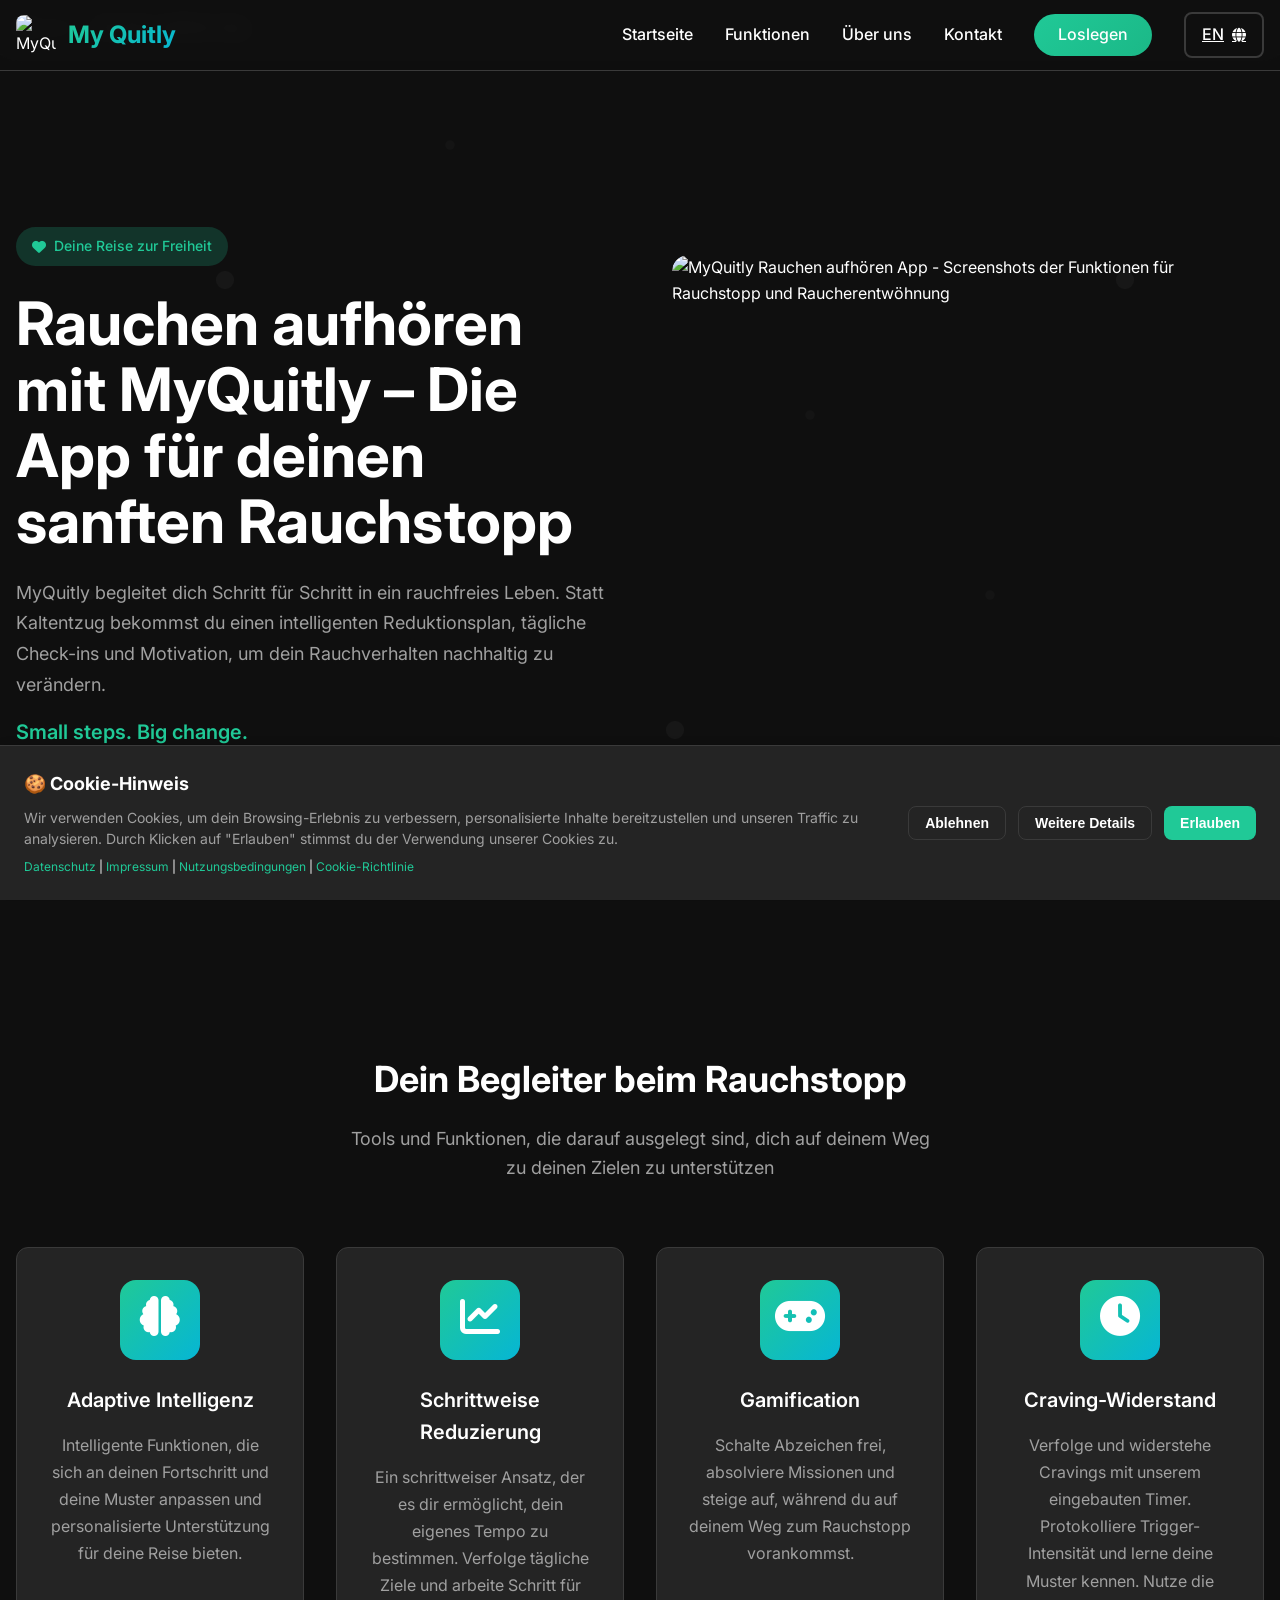
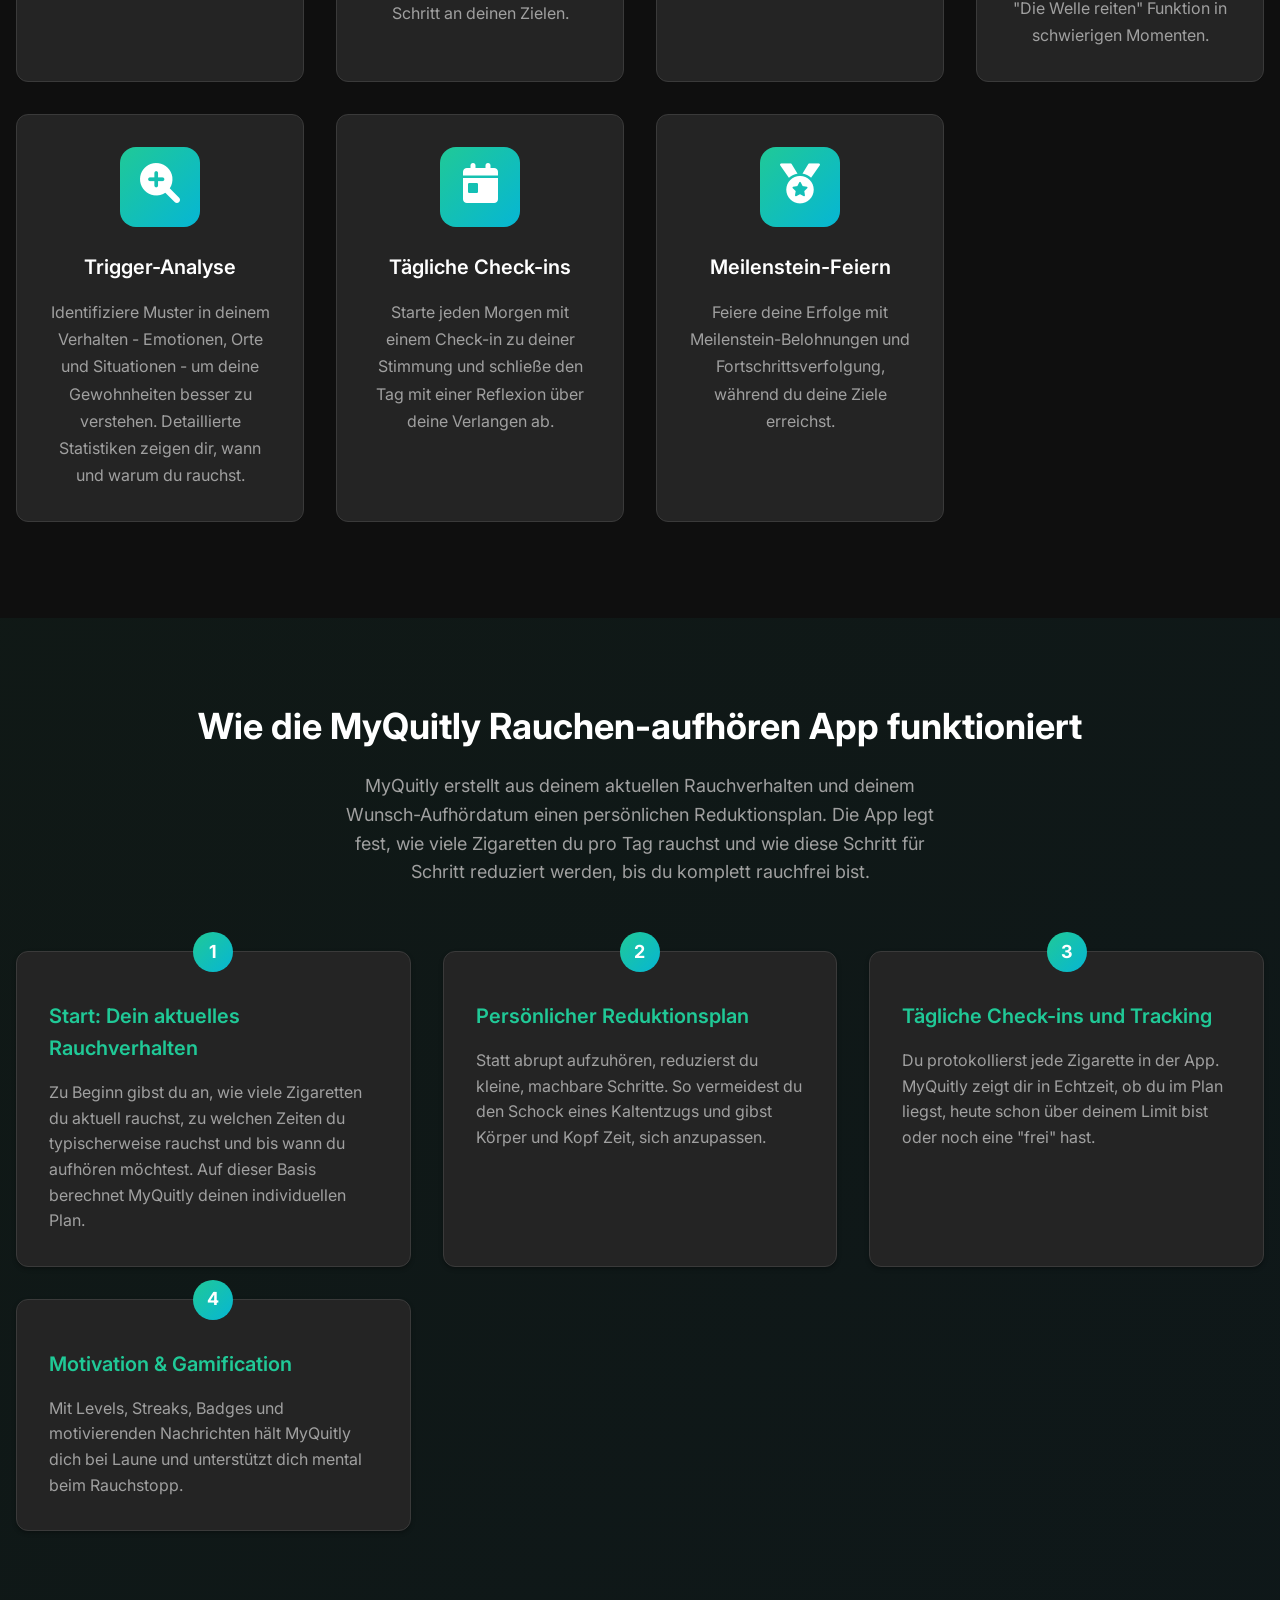
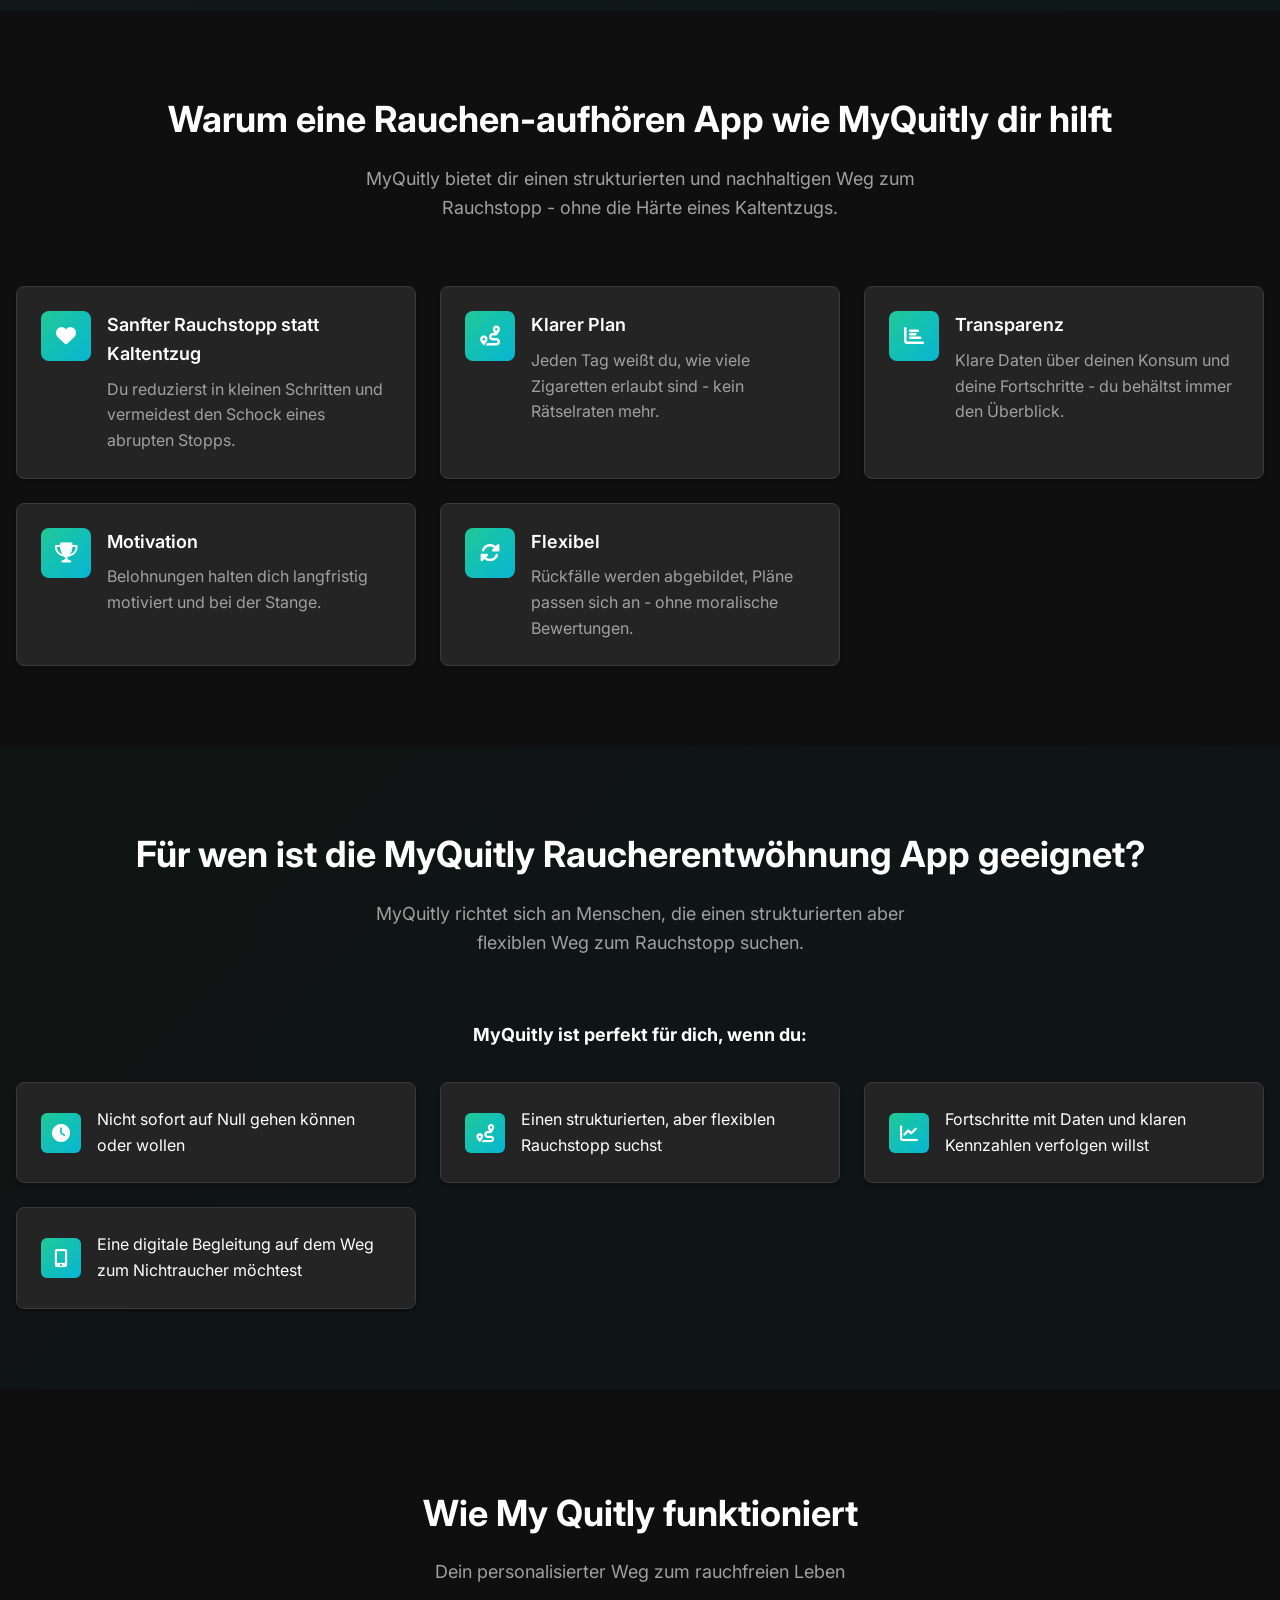
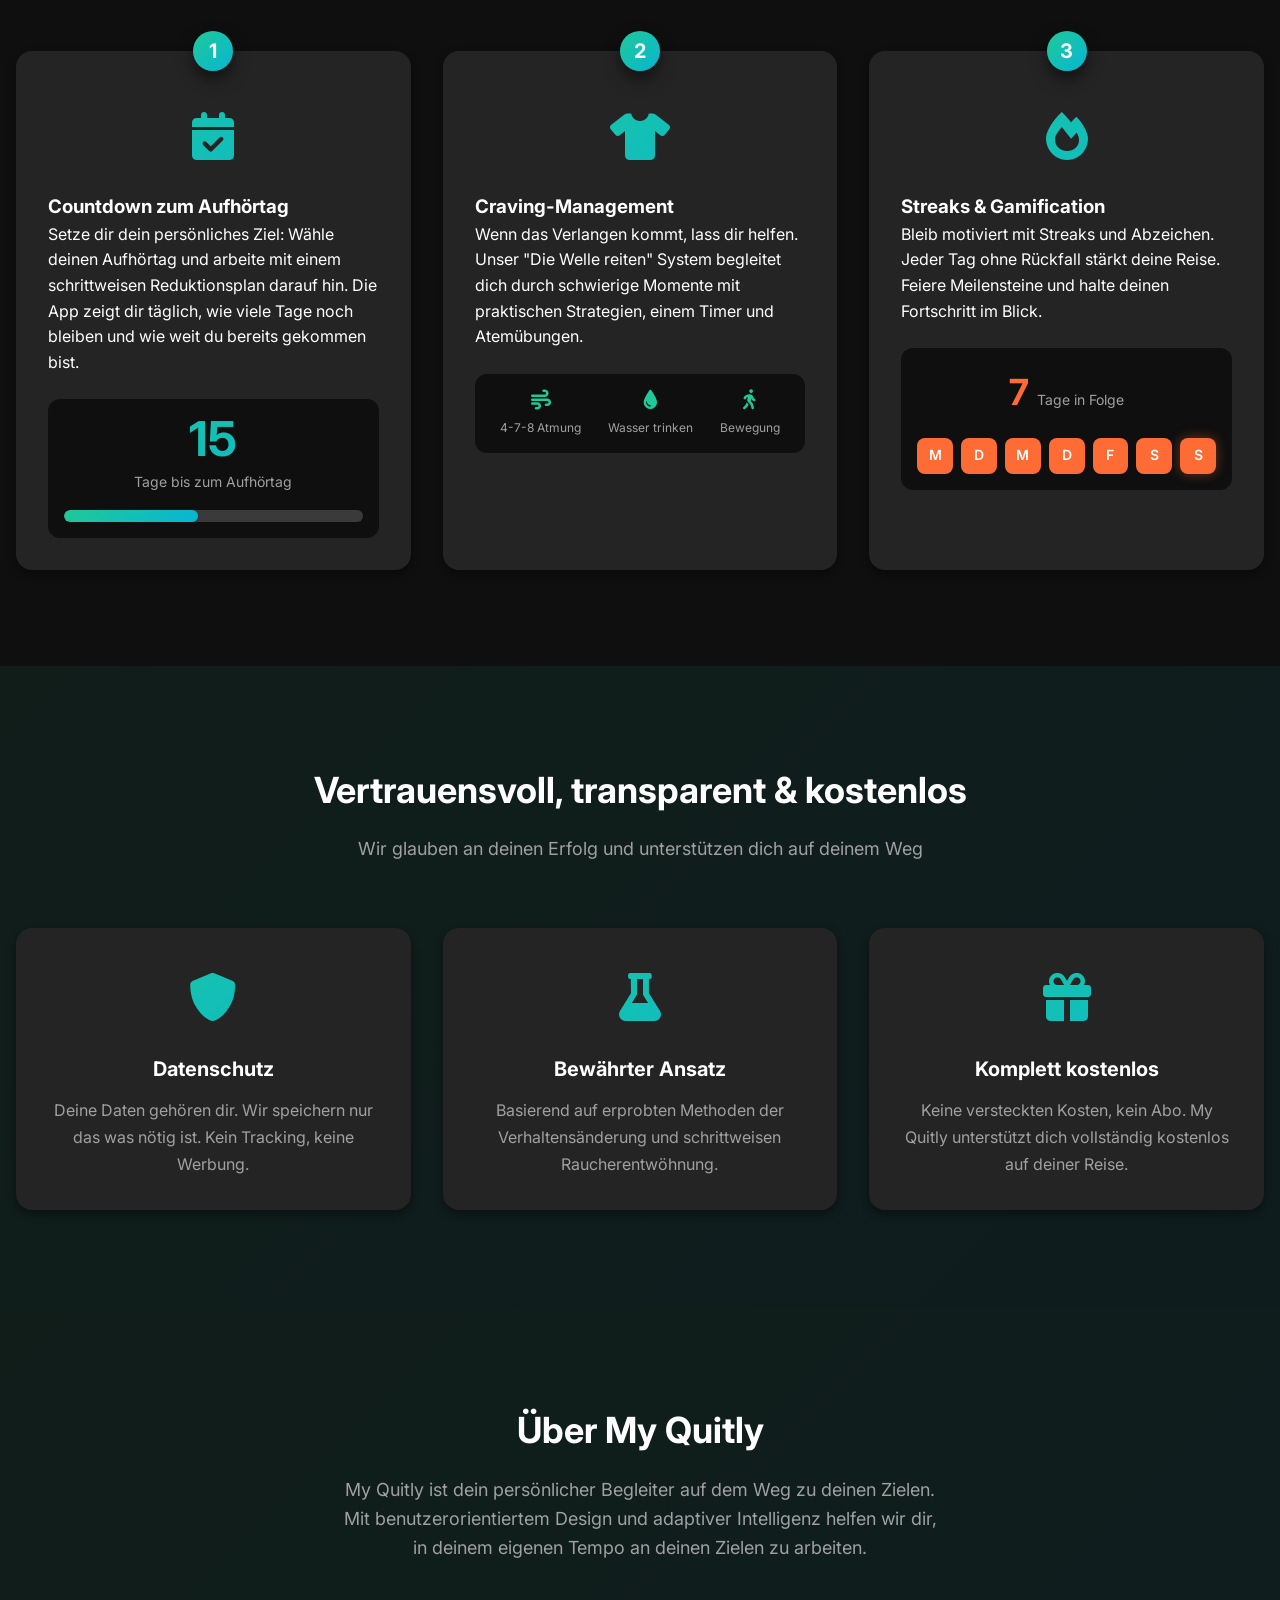
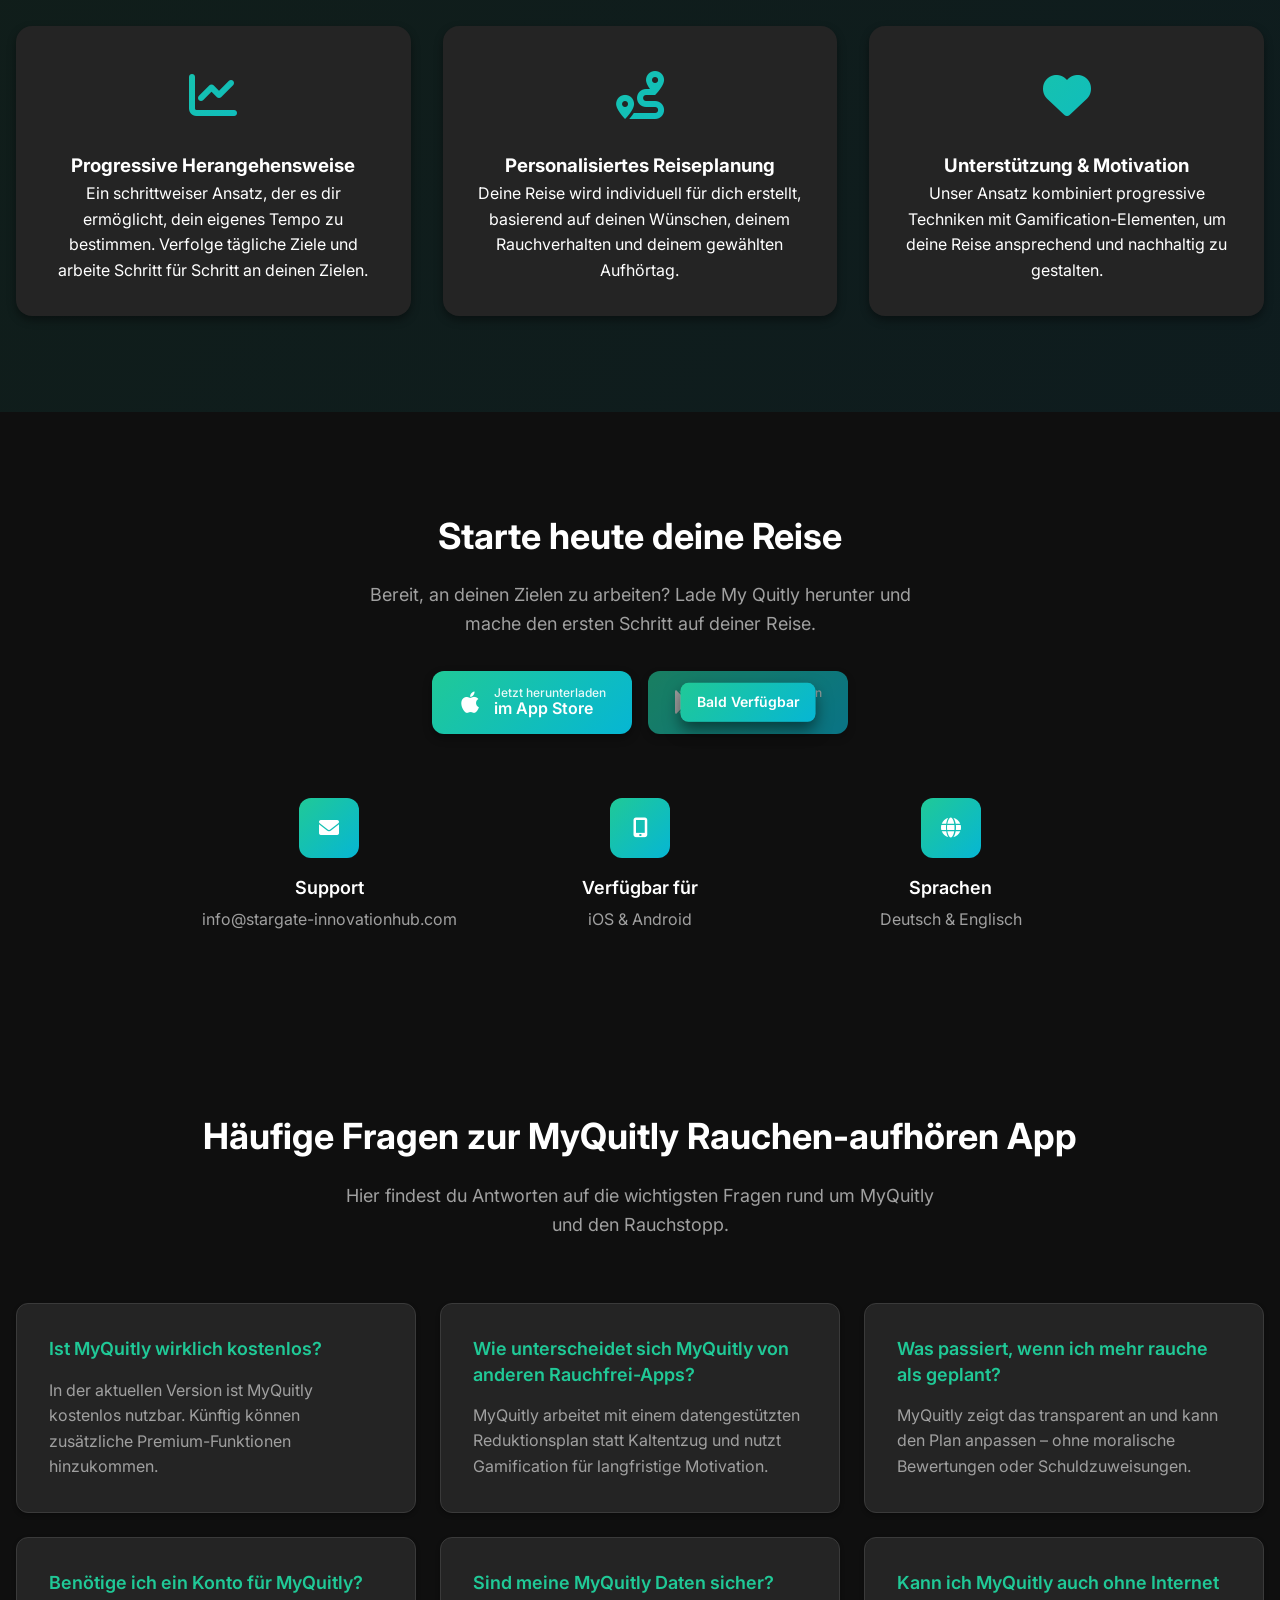
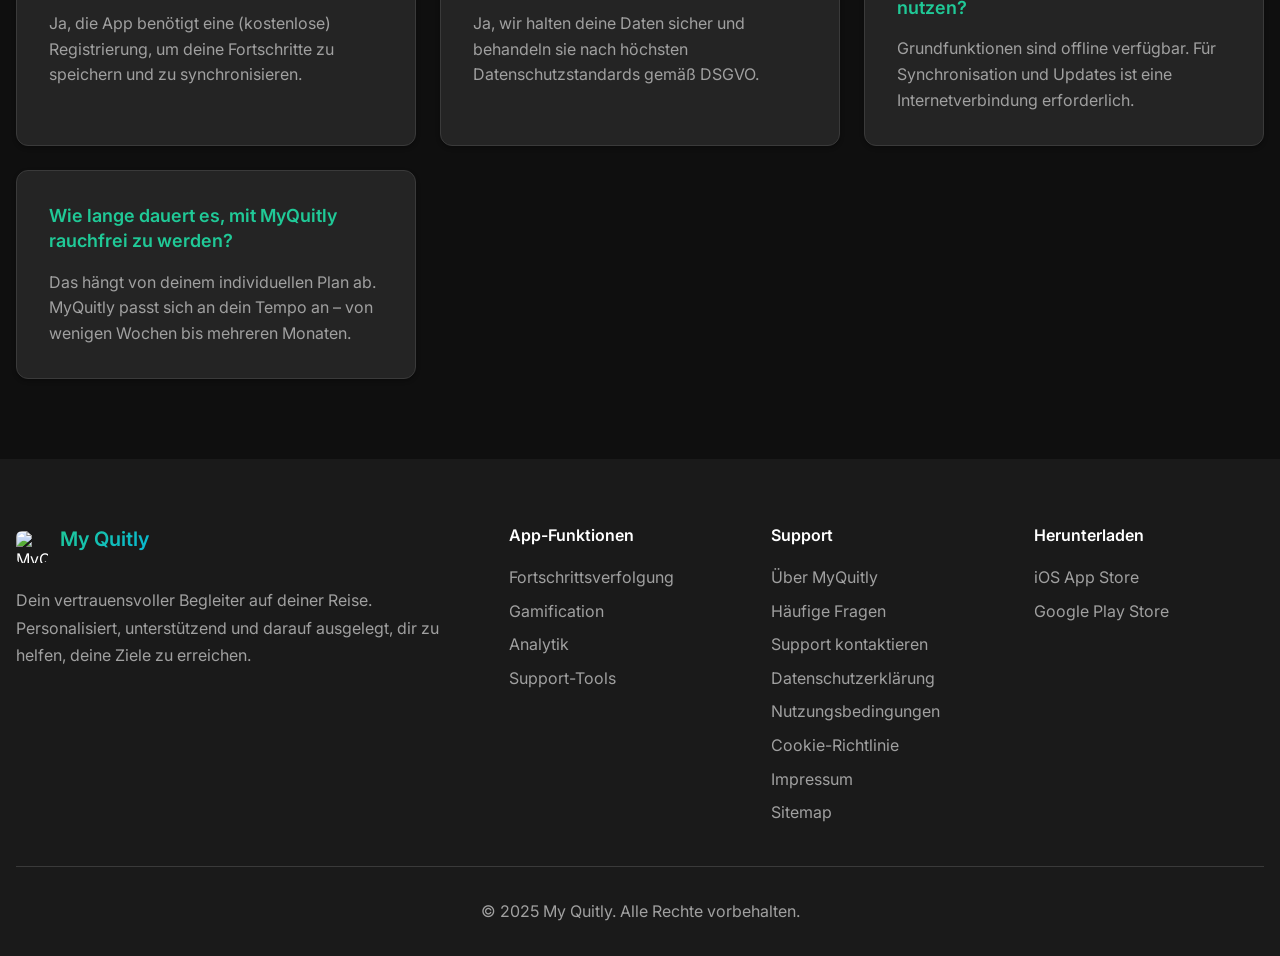
==== commit a1835eef: "added google analytics" ====
--- a/de/index.html
+++ b/de/index.html
@@ -876,5 +876,6 @@
     </div>
 
     <script src="../script-translate.js"></script>
+    <script src="../analytics.js"></script>
 </body>
 </html>
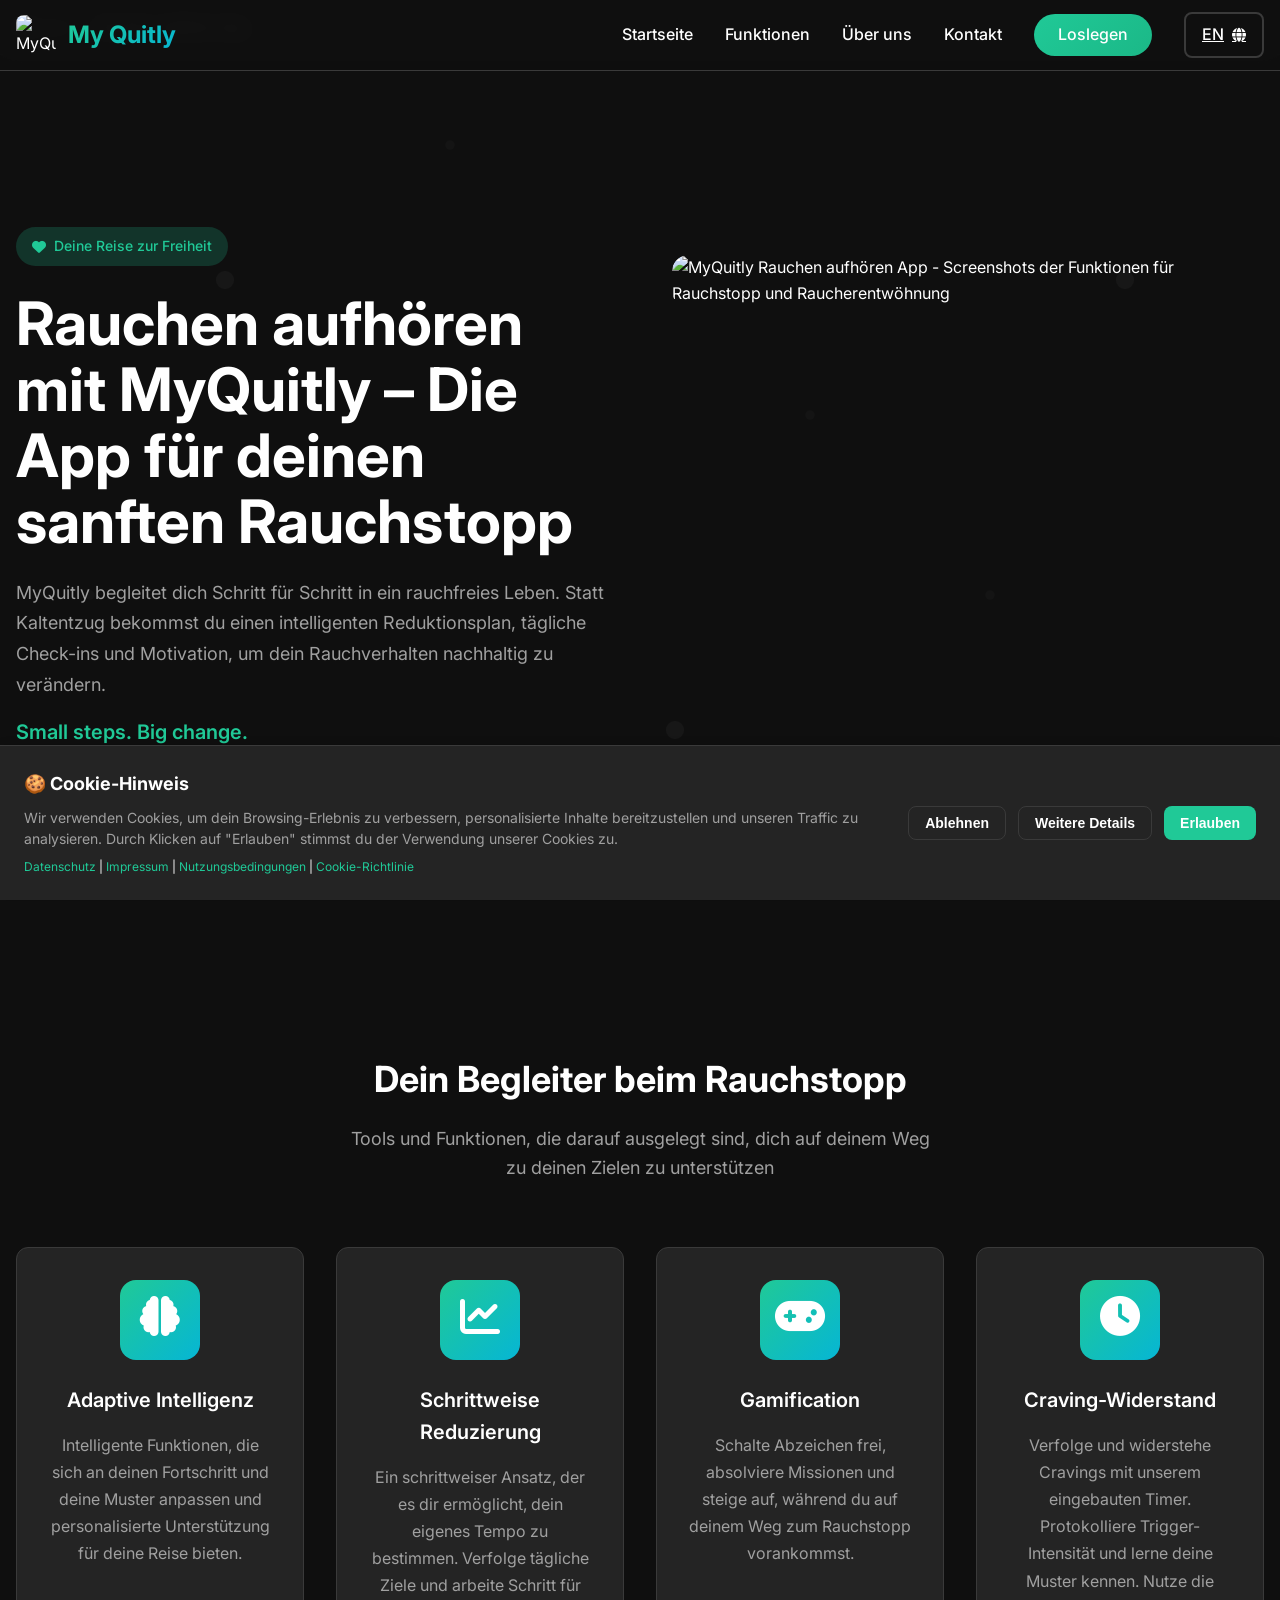
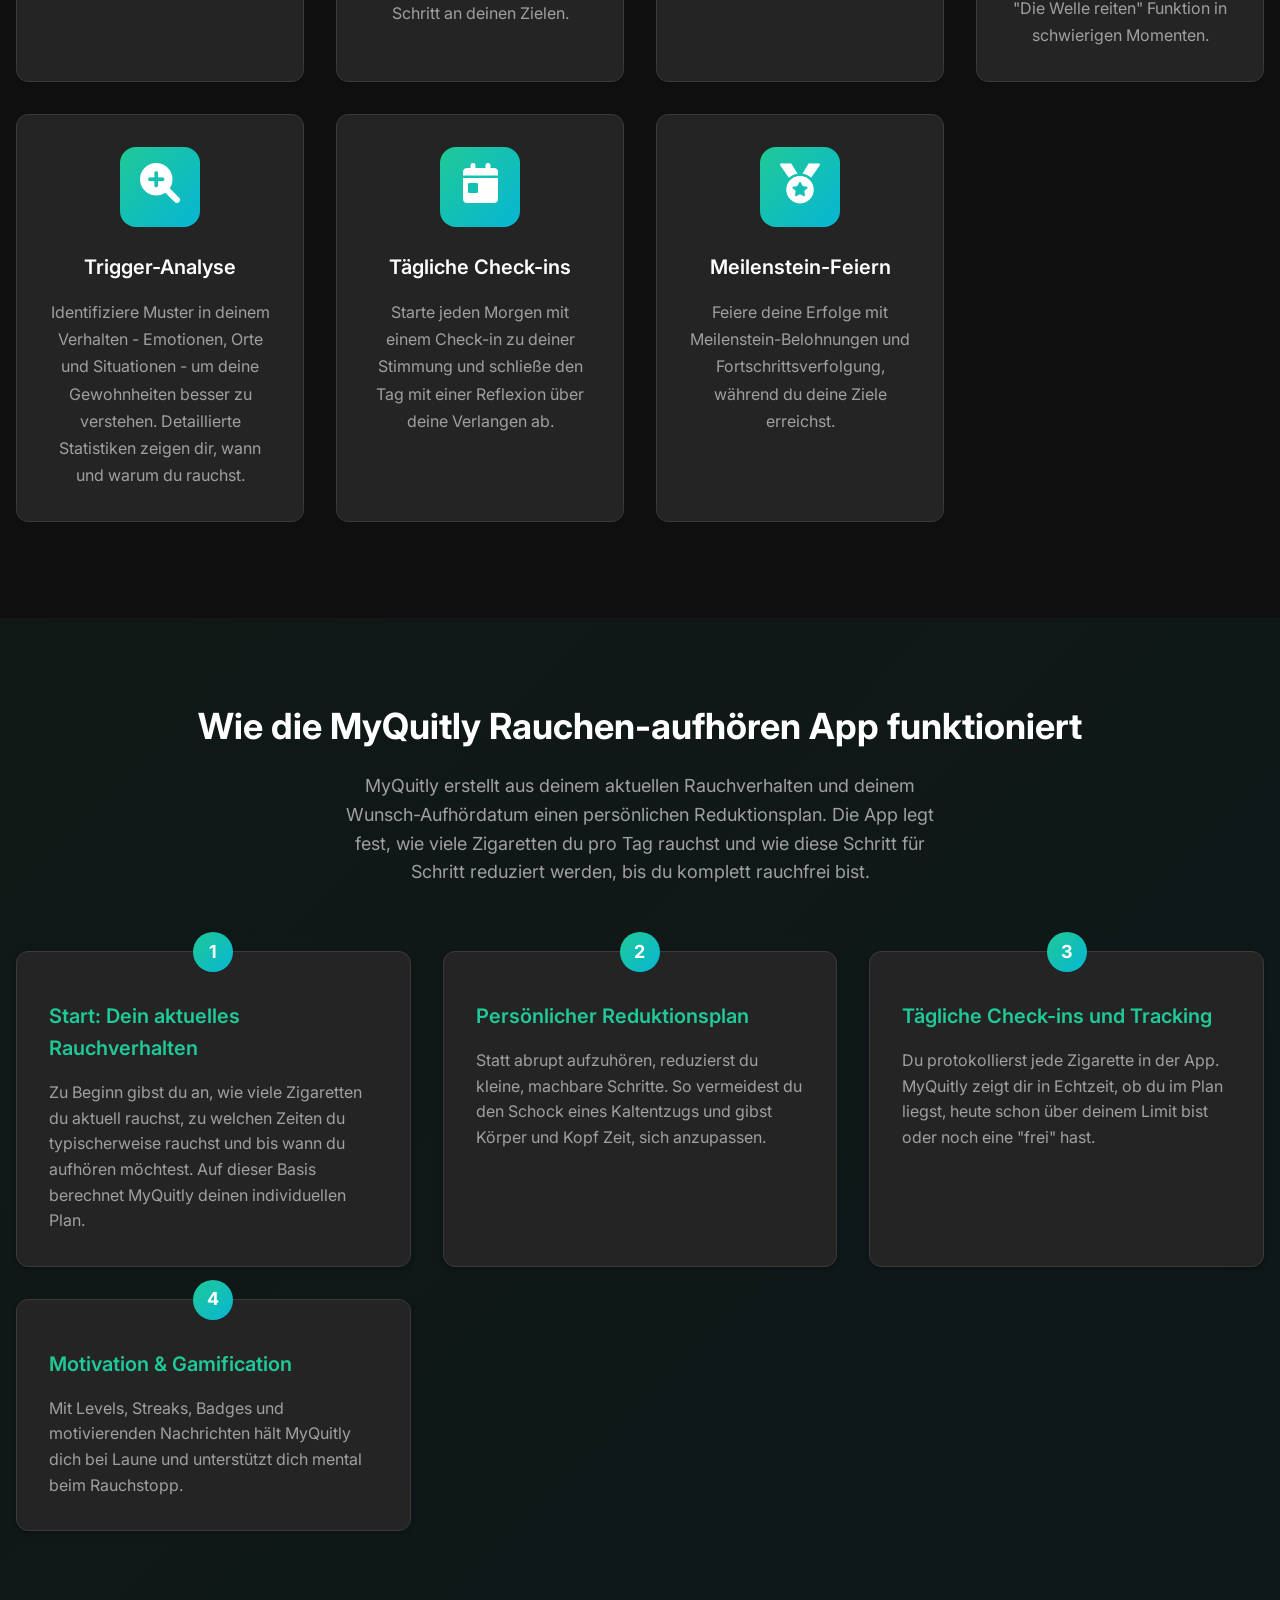
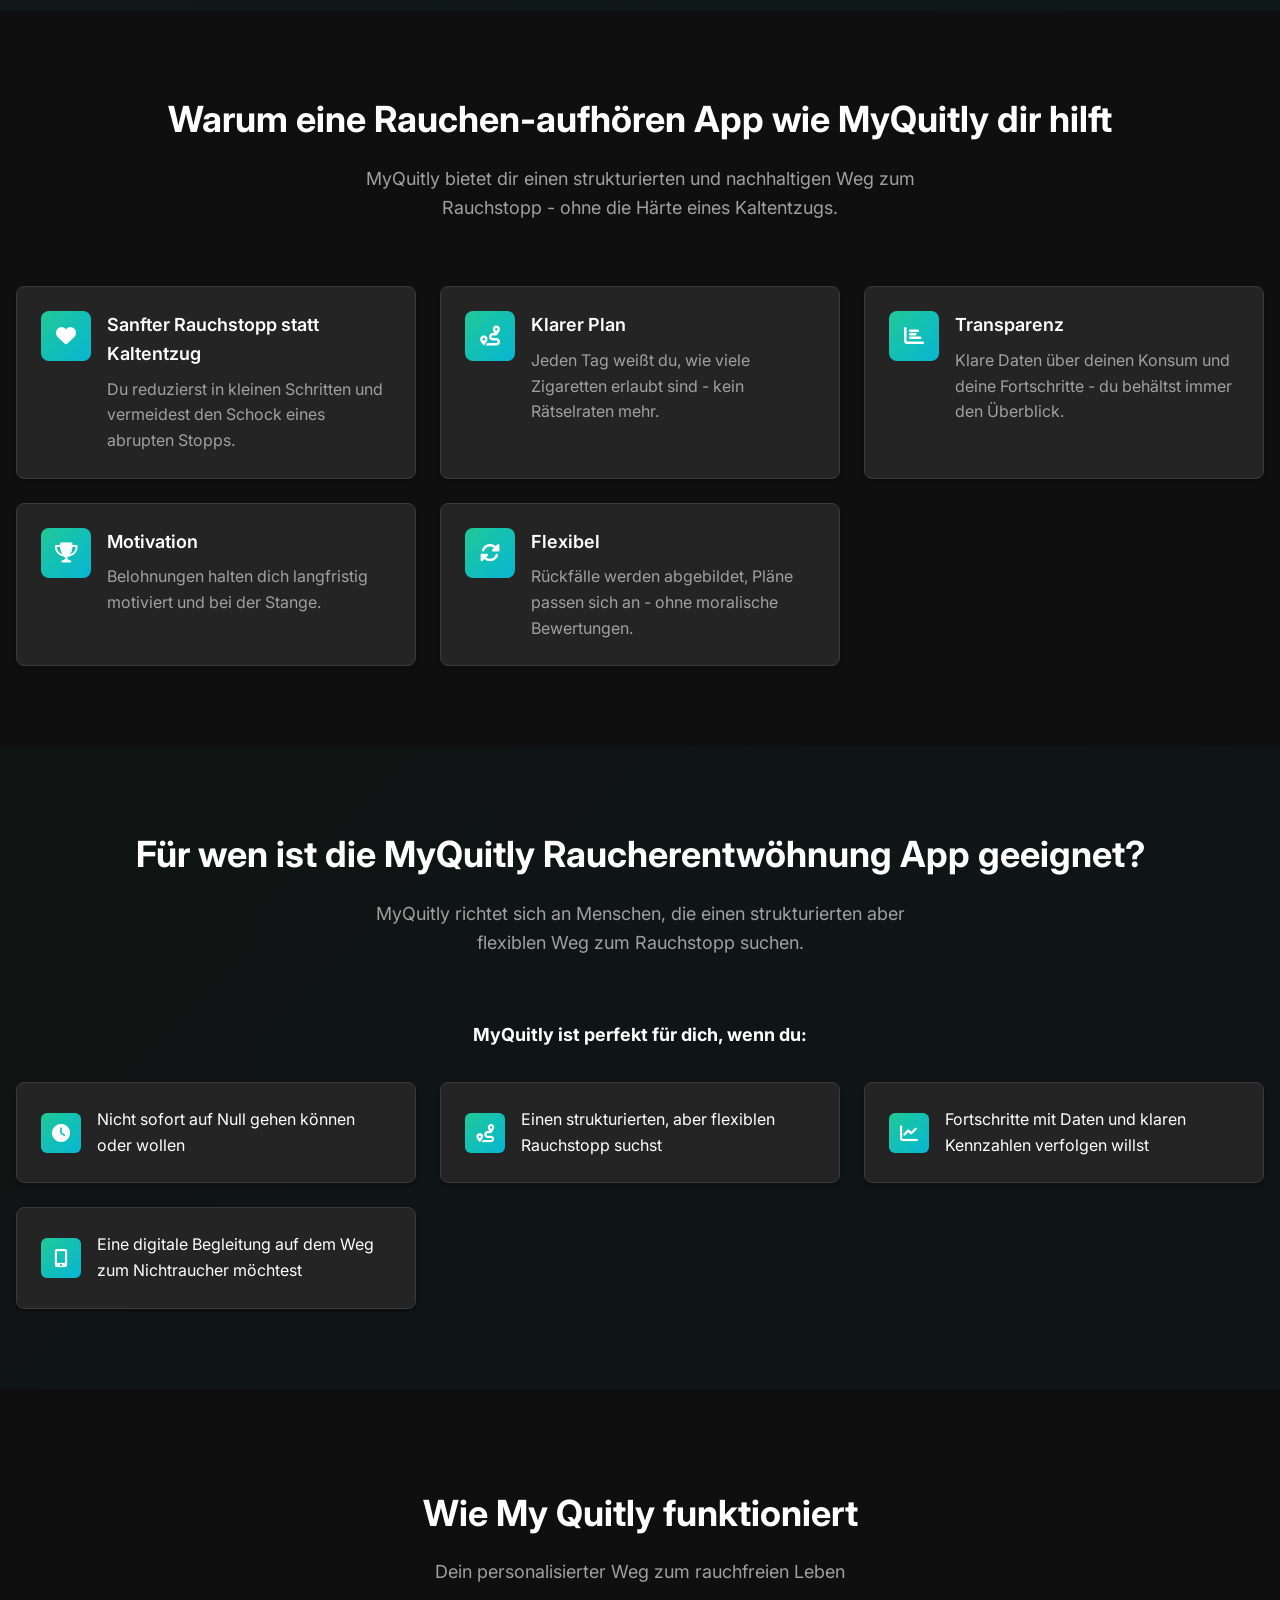
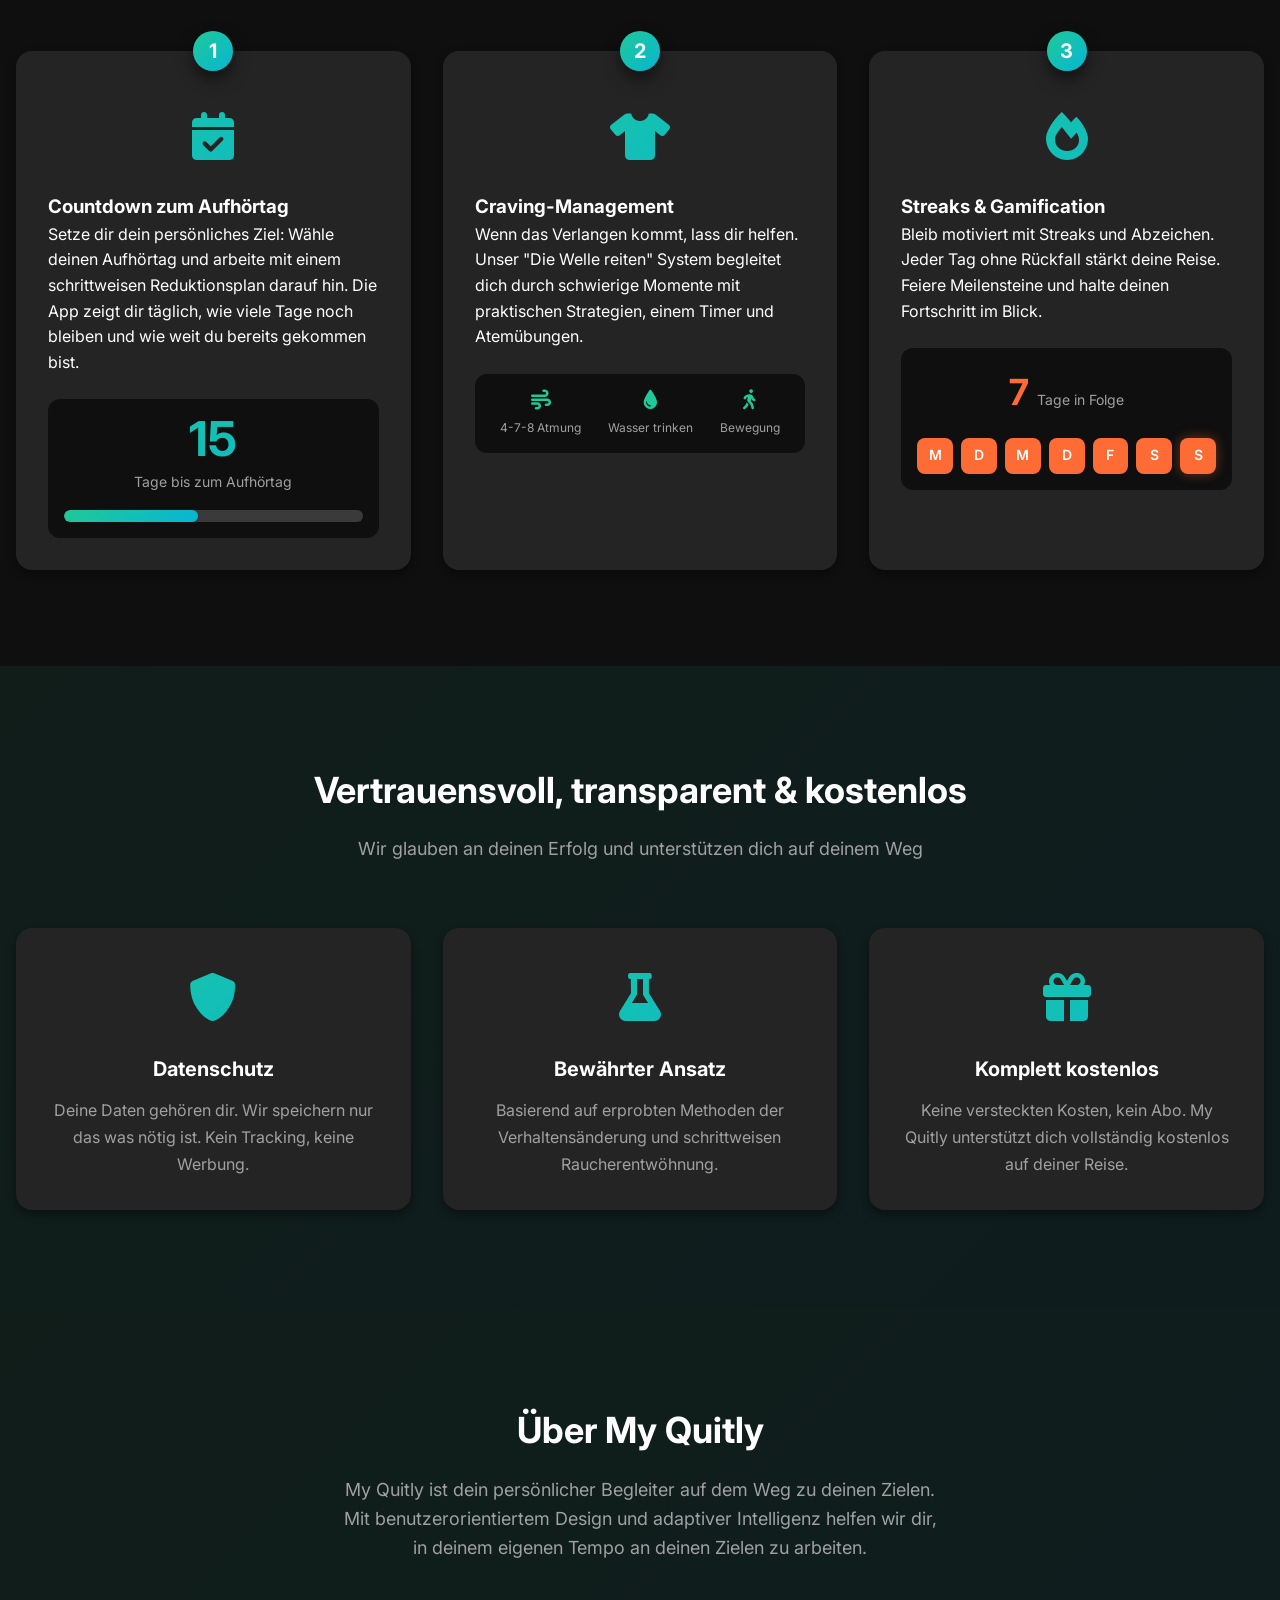
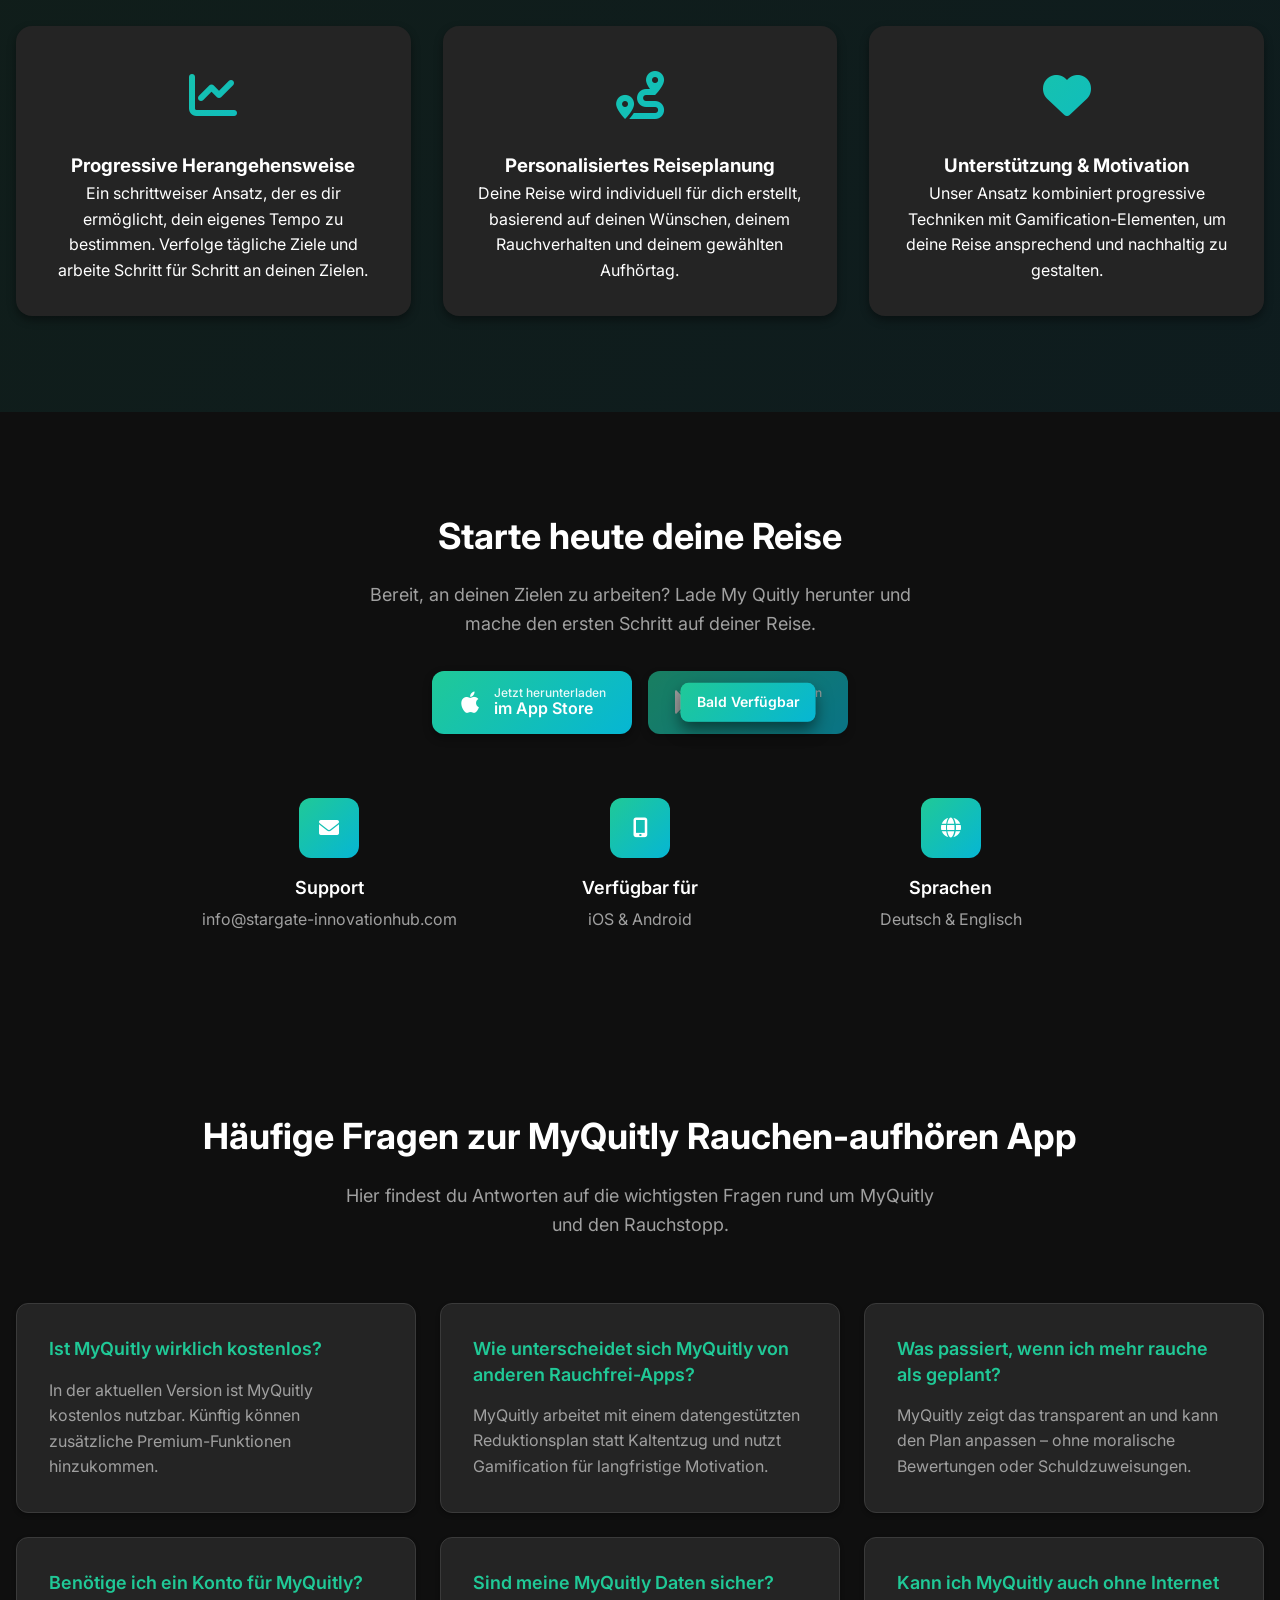
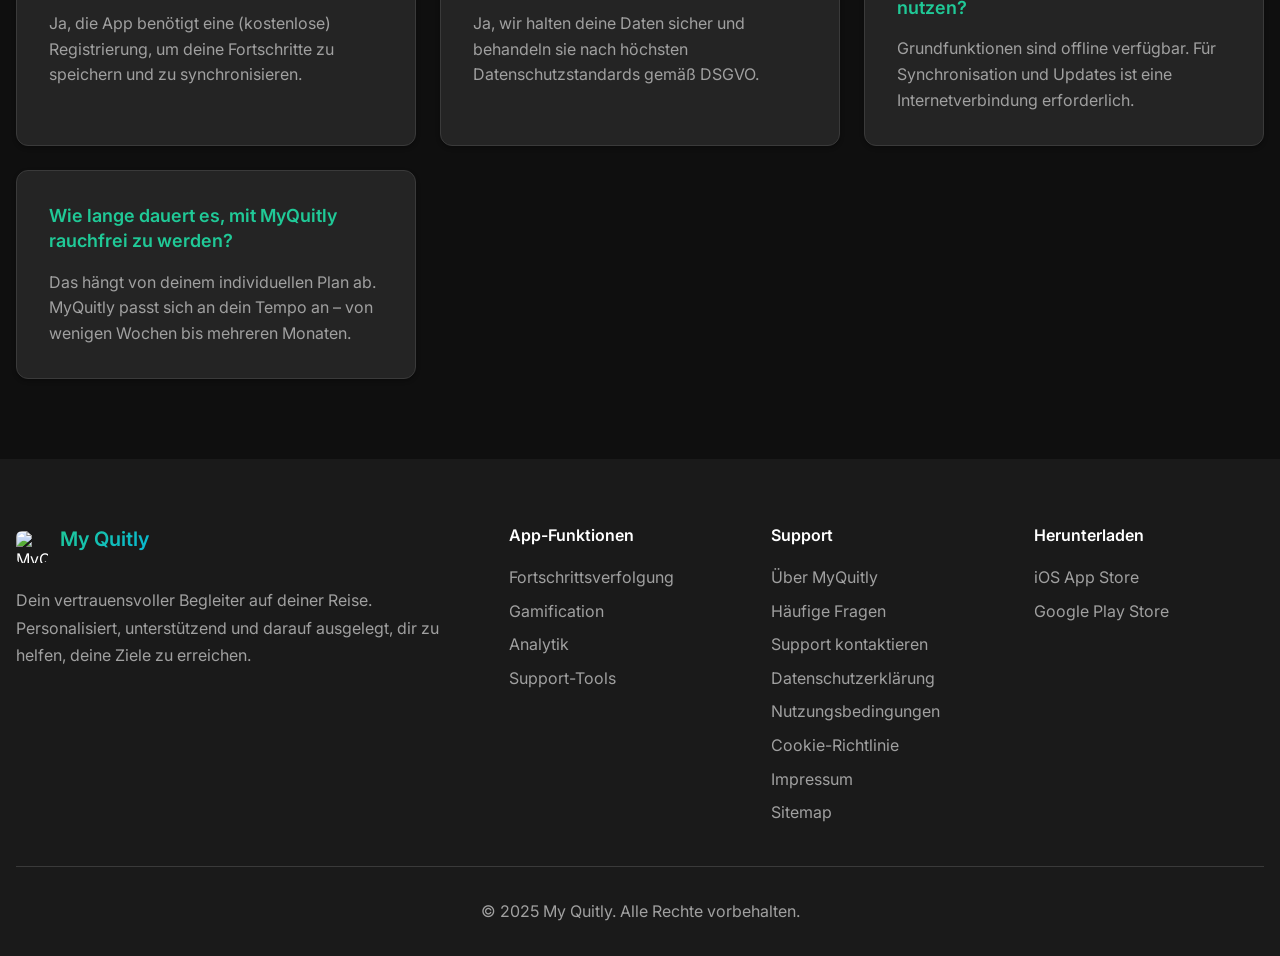
==== commit 5a32f46a: "fixed app store links" ====
--- a/de/index.html
+++ b/de/index.html
@@ -257,7 +257,7 @@
                 <p class="hero-slogan" data-translate="hero.slogan">Small steps. Big change.</p>
                 <div class="hero-buttons" id="hero-buttons">
                     <div class="app-store-btn-wrapper">
-                        <a href="https://apps.apple.com/de/app/my-quitly-rauchfrei-werden/id6754508949" class="btn btn-primary app-store-btn" data-store="ios">
+                        <a href="https://apps.apple.com/de/app/my-quitly-rauchfrei-werden/id6754508949?mt=8" class="btn btn-primary app-store-btn" data-store="ios">
                             <i class="fab fa-apple"></i>
                             <div class="btn-text">
                                 <span class="btn-small">Jetzt herunterladen</span>
@@ -649,7 +649,7 @@
                 <p>Bereit, an deinen Zielen zu arbeiten? Lade My Quitly herunter und mache den ersten Schritt auf deiner Reise.</p>
                 <div class="download-buttons">
                     <div class="app-store-btn-wrapper">
-                        <a href="https://apps.apple.com/de/app/my-quitly-rauchfrei-werden/id6754508949" class="app-store-btn" data-store="ios">
+                        <a href="https://apps.apple.com/de/app/my-quitly-rauchfrei-werden/id6754508949?mt=8" class="app-store-btn" data-store="ios">
                             <i class="fab fa-apple"></i>
                             <div class="btn-text">
                                 <span class="btn-subtitle">Jetzt herunterladen</span>
@@ -803,7 +803,7 @@
                 <div class="footer-section">
                     <h4>Herunterladen</h4>
                     <ul>
-                        <li><a href="#" class="app-store-link" data-store="ios">iOS App Store</a></li>
+                        <li><a href="https://apps.apple.com/de/app/my-quitly-rauchfrei-werden/id6754508949?mt=8" class="app-store-link" data-store="ios">iOS App Store</a></li>
                         <li><a href="#" class="app-store-link" data-store="android">Google Play Store</a></li>
                     </ul>
                 </div>
@@ -875,7 +875,7 @@
         </div>
     </div>
 
+    <script src="../analytics.js"></script>
     <script src="../script-translate.js"></script>
-    <script src="../analytics.js"></script>
 </body>
 </html>
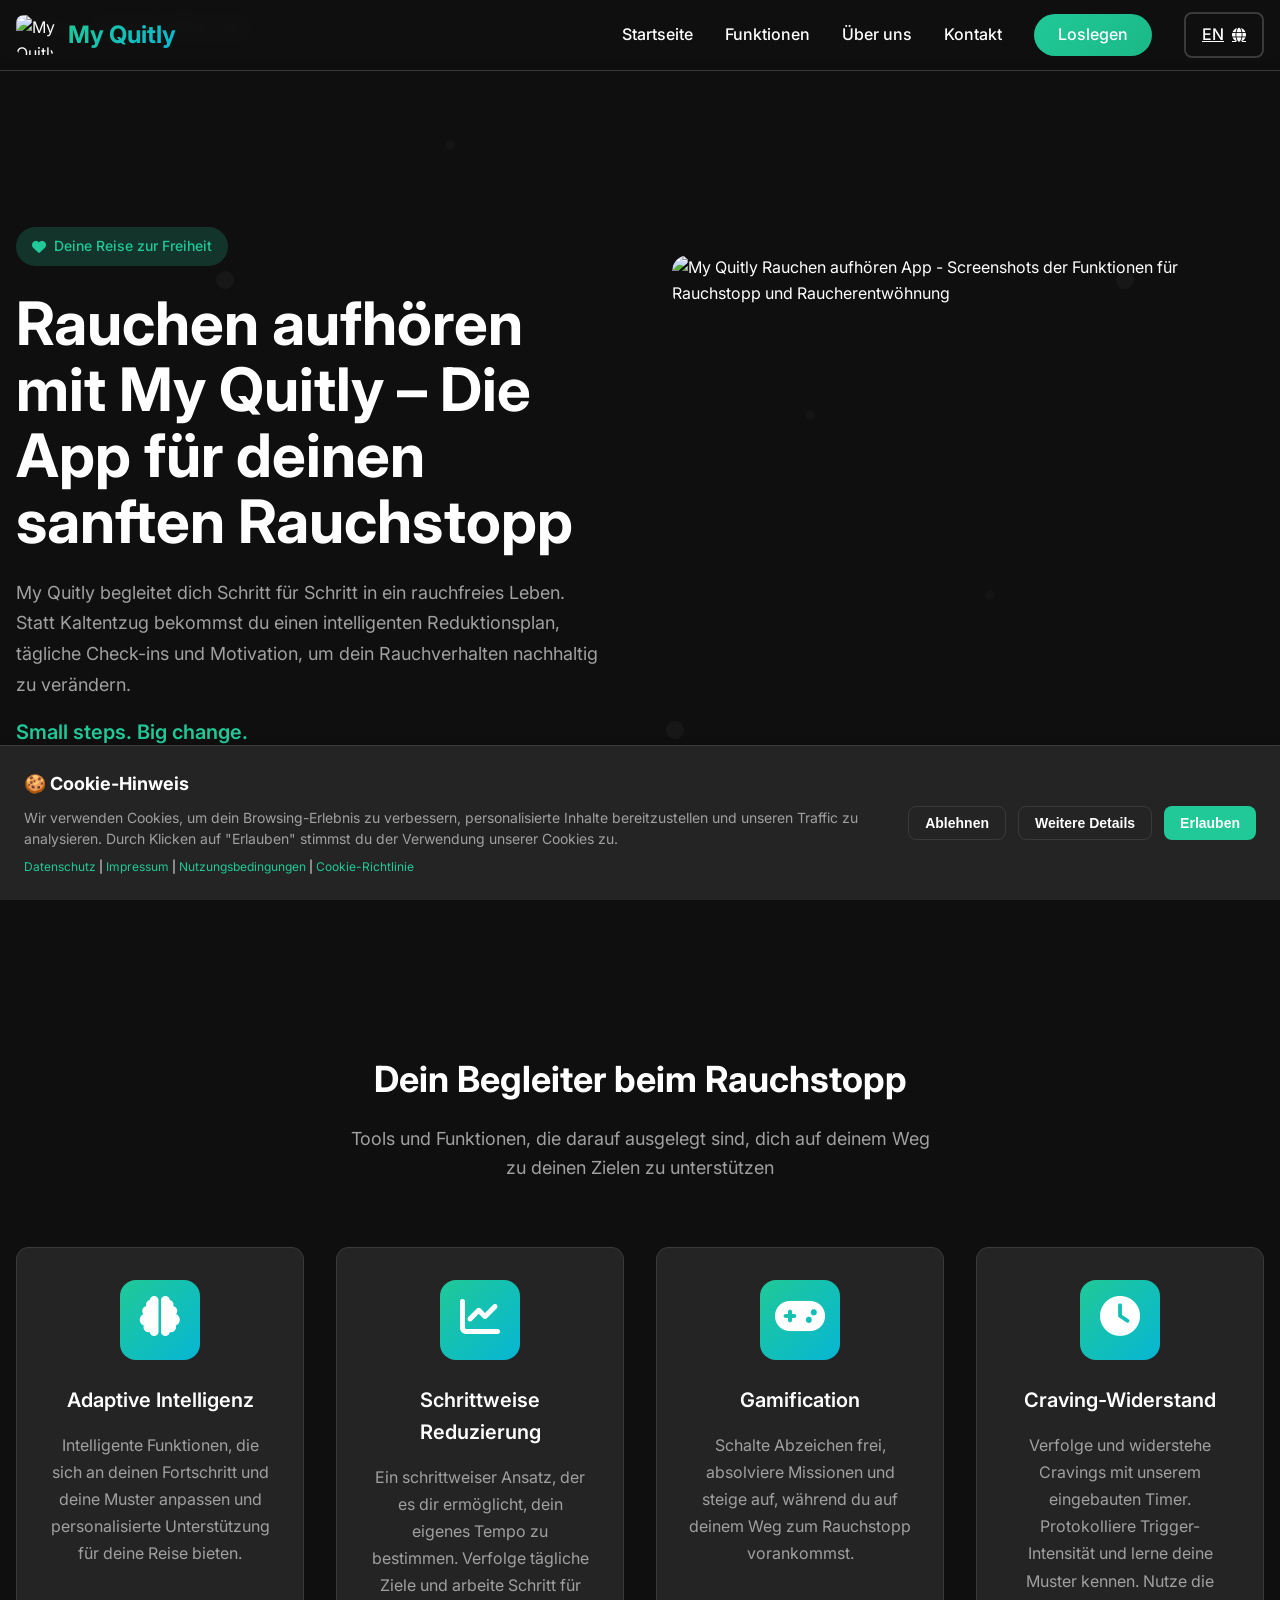
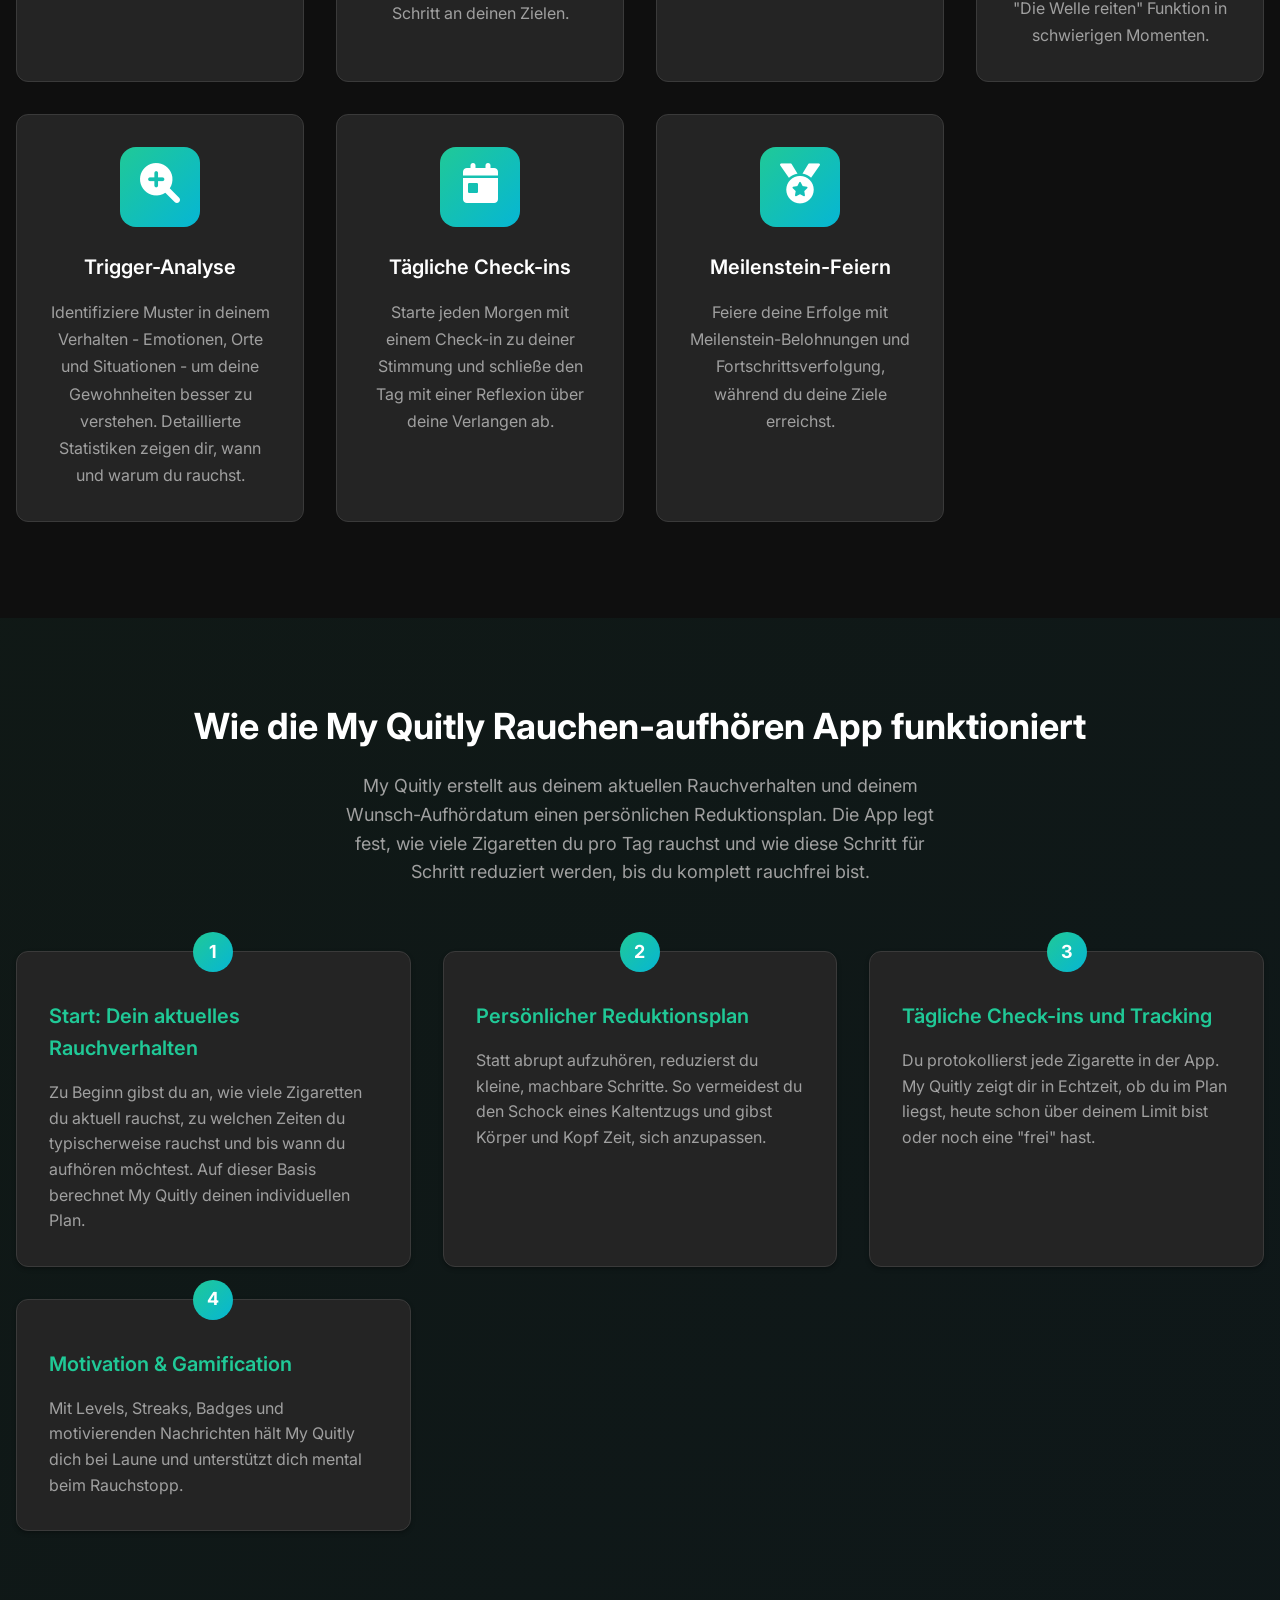
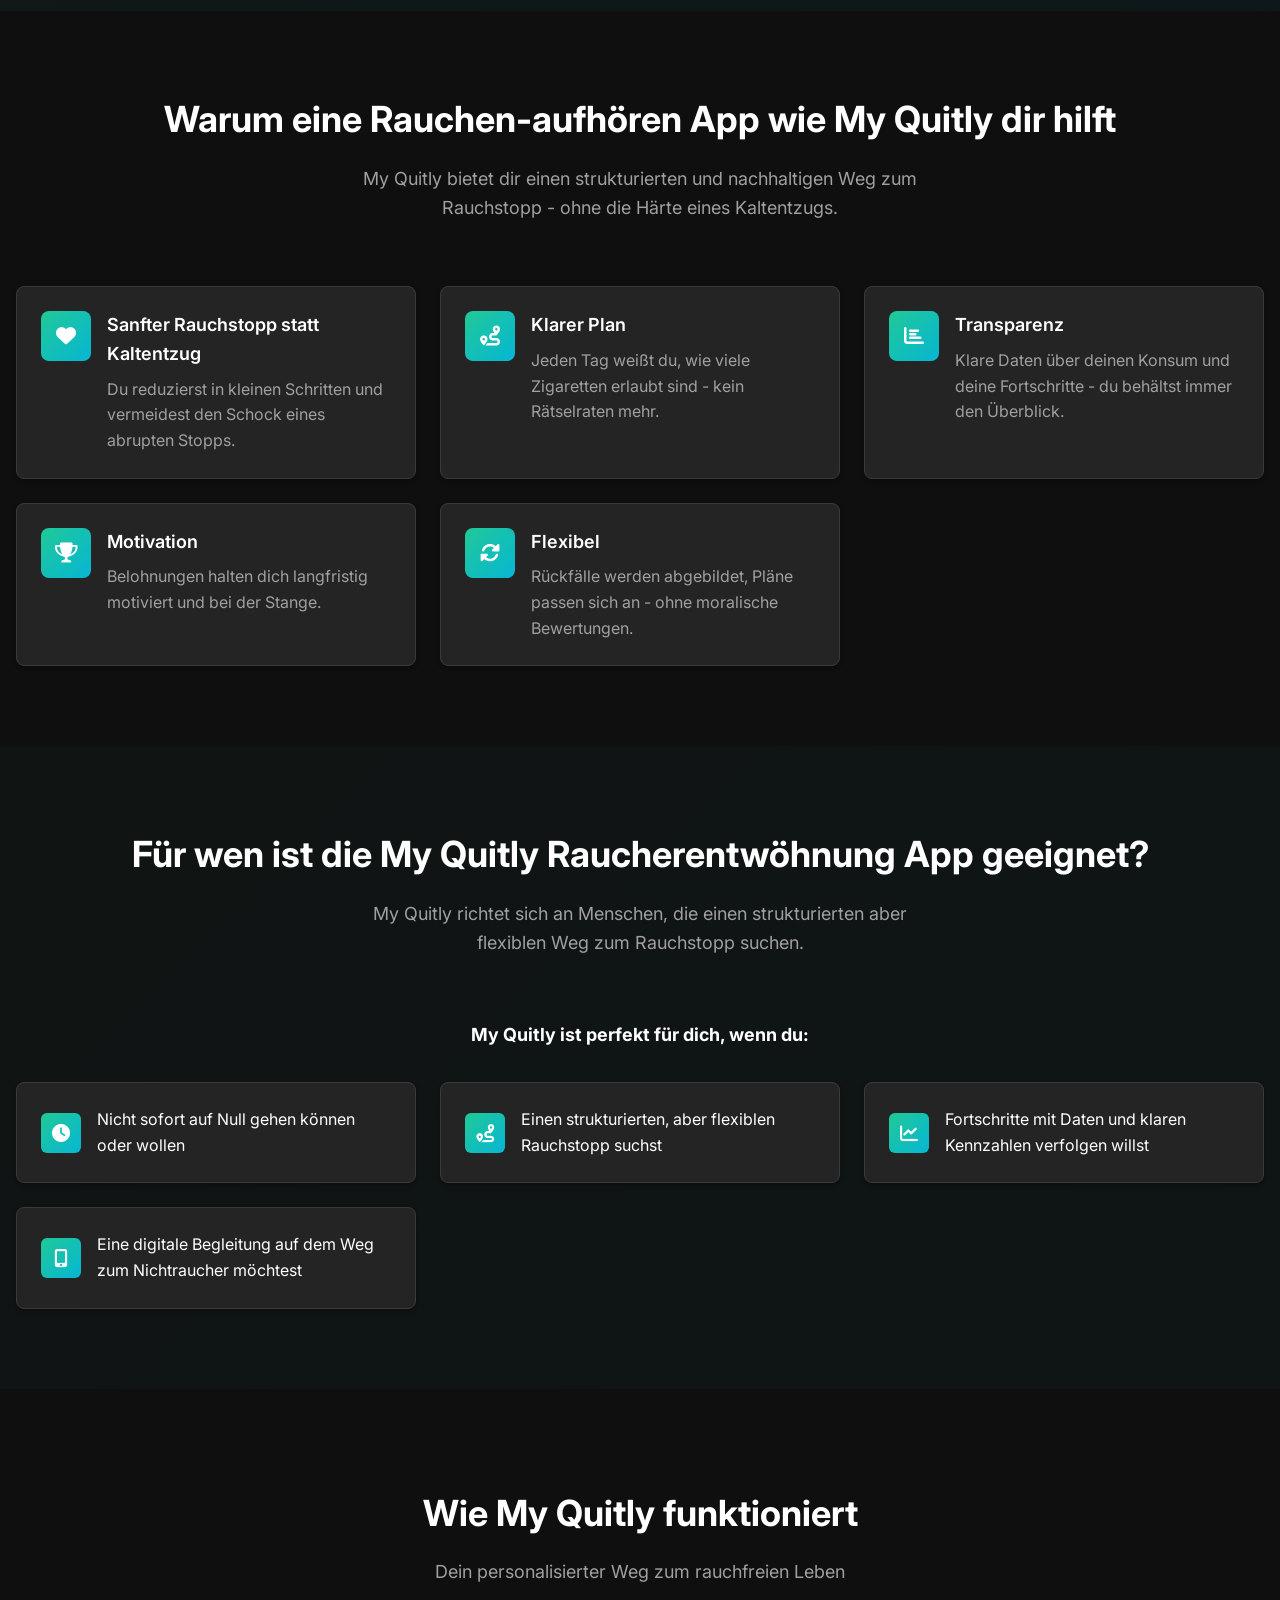
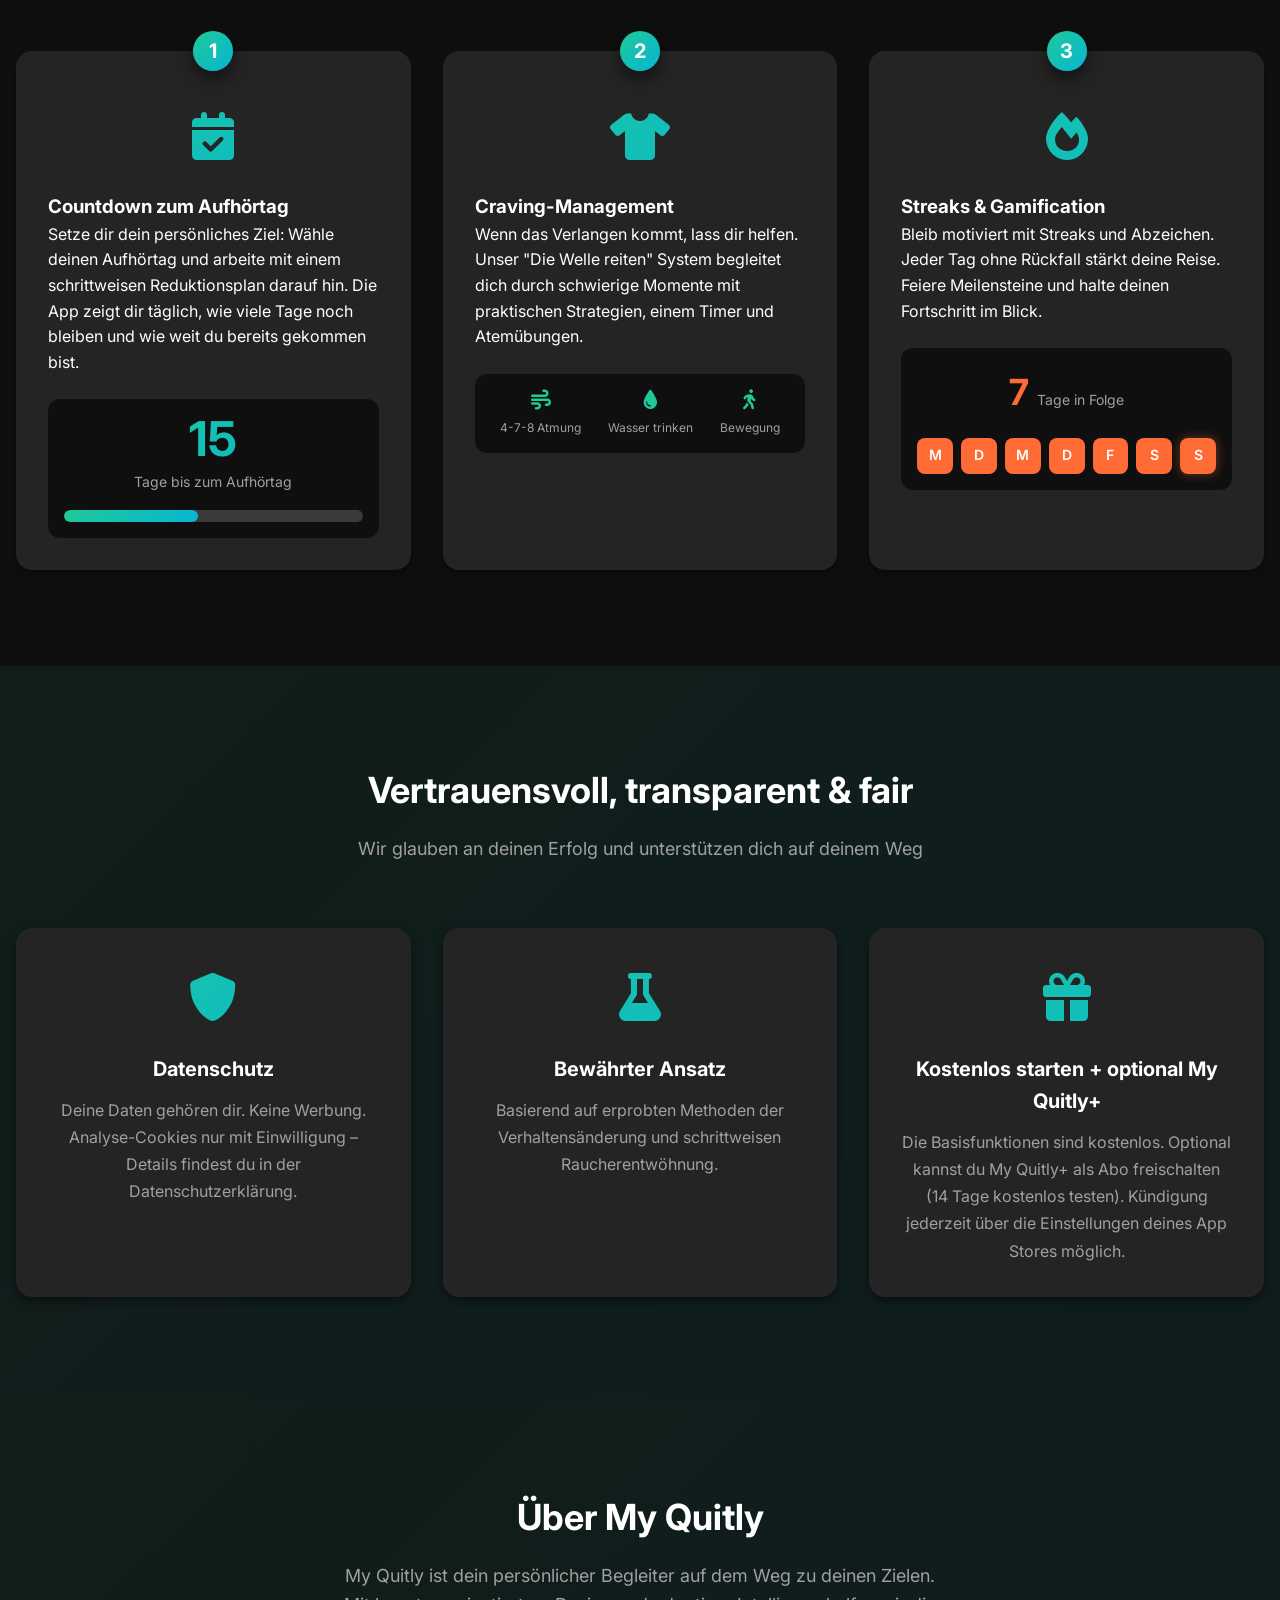
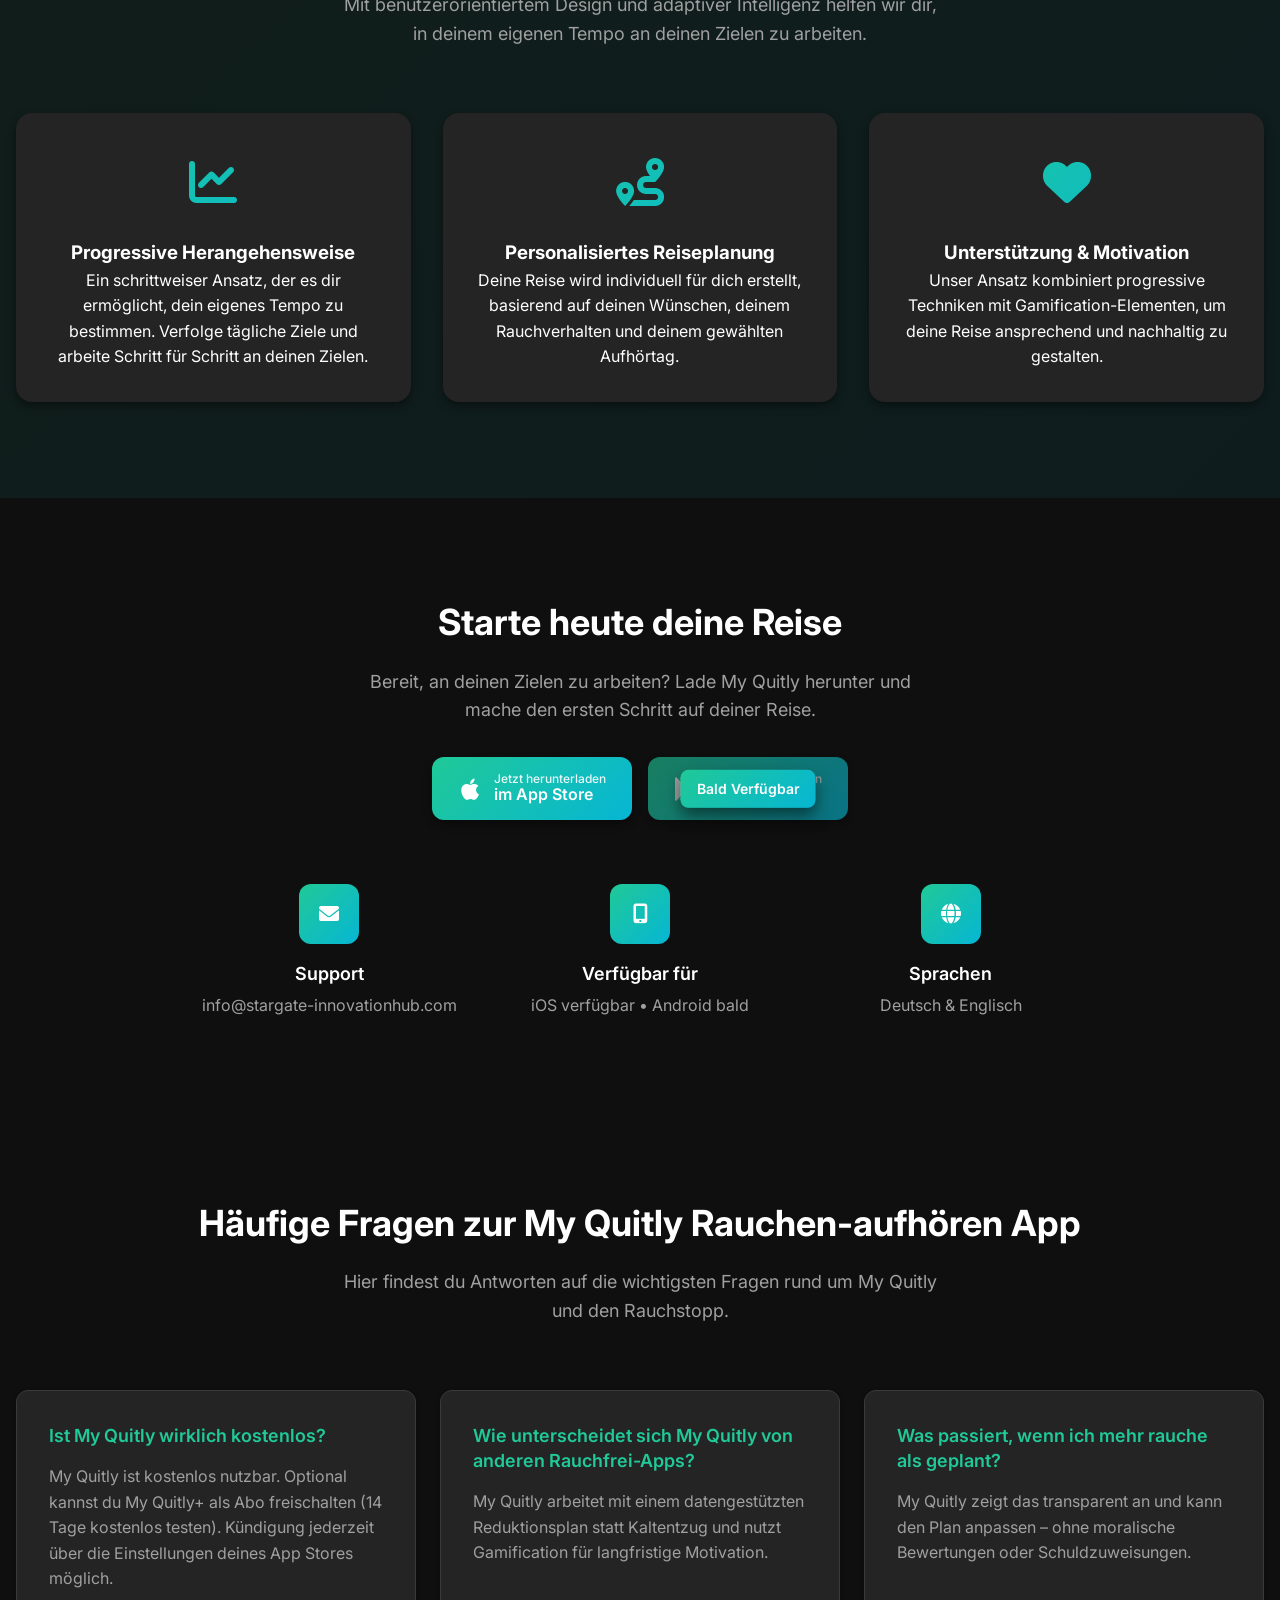
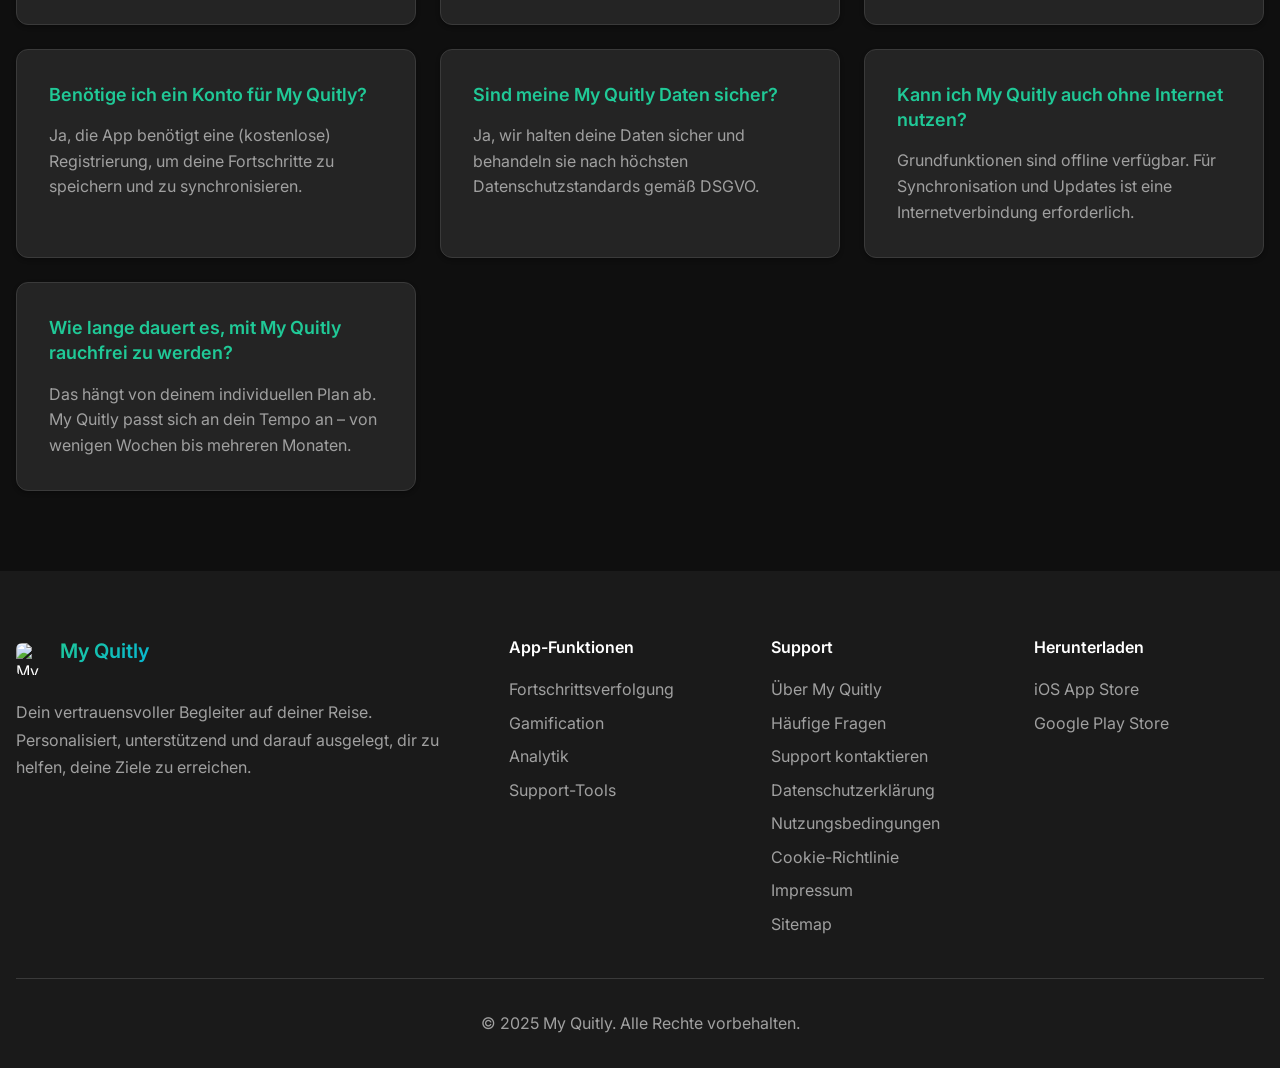
==== commit 51b294b6: "aligned with app infos and styles and infos" ====
--- a/de/index.html
+++ b/de/index.html
@@ -3,15 +3,15 @@
 <head>
     <meta charset="UTF-8">
     <meta name="viewport" content="width=device-width, initial-scale=1.0">
-    <title>Rauchen aufhören App | MyQuitly – Schritt für Schritt zum Rauchstopp</title>
+    <title>Rauchen aufhören App | My Quitly – Schritt für Schritt zum Rauchstopp</title>
     
     <!-- Additional SEO Meta Tags -->
     <meta name="keywords" content="rauchen aufhören app, raucherentwöhnung app, rauchstopp app, rauchfrei werden, nichtraucher werden, rauchen reduzieren, rauchen aufhören, mit rauchen aufhören, rauchstopp, raucherentwöhnung, nikotinentzug, rauchfrei app">
-    <meta name="author" content="MyQuitly">
+    <meta name="author" content="My Quitly">
     <meta name="robots" content="index, follow, max-image-preview:large, max-snippet:-1, max-video-preview:-1">
     <meta name="theme-color" content="#20C997">
     <meta name="msapplication-TileColor" content="#20C997">
-    <meta name="description" content="Rauchen aufhören mit MyQuitly: Die kostenlose Rauchen-aufhören App mit personalisiertem Reduktionsplan. Schritt für Schritt zum Rauchstopp ohne Kaltentzug. Jetzt kostenlos starten!">
+    <meta name="description" content="Rauchen aufhören mit My Quitly: Die kostenlose Rauchen-aufhören App mit personalisiertem Reduktionsplan. Schritt für Schritt zum Rauchstopp ohne Kaltentzug. Jetzt kostenlos starten!">
     
     <!-- SEO Meta Tags -->
     <link rel="canonical" href="https://myquitly.stargate-innovationhub.com/de/">
@@ -20,7 +20,7 @@
     <link rel="alternate" hreflang="x-default" href="https://myquitly.stargate-innovationhub.com/en/">
     
     <!-- Open Graph Meta Tags -->
-    <meta property="og:title" content="Rauchen aufhören App | MyQuitly">
+    <meta property="og:title" content="Rauchen aufhören App | My Quitly">
     <meta property="og:description" content="Die Rauchen-aufhören App mit persönlichem Reduktionsplan und täglicher Begleitung.">
     <meta property="og:url" content="https://myquitly.stargate-innovationhub.com/de/">
     <meta property="og:locale" content="de_DE">
@@ -28,15 +28,15 @@
     <meta property="og:image" content="https://myquitly.stargate-innovationhub.com/assets/de/Group 1_long.png">
     <meta property="og:image:width" content="1200">
     <meta property="og:image:height" content="630">
-    <meta property="og:image:alt" content="MyQuitly Rauchen-aufhören App Screenshots">
-    <meta property="og:site_name" content="MyQuitly">
+    <meta property="og:image:alt" content="My Quitly Rauchen-aufhören App Screenshots">
+    <meta property="og:site_name" content="My Quitly">
     
     <!-- Twitter Card Meta Tags -->
     <meta name="twitter:card" content="summary_large_image">
-    <meta name="twitter:title" content="Rauchen aufhören App | MyQuitly">
-    <meta name="twitter:description" content="Mit MyQuitly Schritt für Schritt mit dem Rauchen aufhören – ohne Kaltentzug.">
+    <meta name="twitter:title" content="Rauchen aufhören App | My Quitly">
+    <meta name="twitter:description" content="Mit My Quitly Schritt für Schritt mit dem Rauchen aufhören – ohne Kaltentzug.">
     <meta name="twitter:image" content="https://myquitly.stargate-innovationhub.com/assets/de/Group 1_long.png">
-    <meta name="twitter:image:alt" content="MyQuitly Rauchen-aufhören App Screenshots">
+    <meta name="twitter:image:alt" content="My Quitly Rauchen-aufhören App Screenshots">
     <meta name="twitter:site" content="@MyQuitly">
     <meta name="twitter:creator" content="@MyQuitly">
     
@@ -56,10 +56,10 @@
     {
         "@context": "https://schema.org",
         "@type": "SoftwareApplication",
-        "name": "MyQuitly",
+        "name": "My Quitly",
         "applicationCategory": "HealthApplication",
         "operatingSystem": ["Android", "iOS"],
-        "description": "MyQuitly ist eine Rauchen-aufhören App, die einen personalisierten Reduktionsplan nutzt, um Nutzern beim schrittweisen Rauchstopp zu helfen.",
+        "description": "My Quitly ist eine Rauchen-aufhören App, die einen personalisierten Reduktionsplan nutzt, um Nutzern beim schrittweisen Rauchstopp zu helfen.",
         "url": "https://myquitly.stargate-innovationhub.com/de/",
         "inLanguage": "de",
         "offers": {
@@ -69,7 +69,7 @@
         },
         "creator": {
             "@type": "Organization",
-            "name": "MyQuitly",
+            "name": "My Quitly",
             "url": "https://myquitly.stargate-innovationhub.com/"
         },
         "featureList": [
@@ -92,18 +92,18 @@
         "mainEntity": [
             {
                 "@type": "Question",
-                "name": "Ist MyQuitly wirklich kostenlos?",
+                "name": "Ist My Quitly wirklich kostenlos?",
                 "acceptedAnswer": {
                     "@type": "Answer",
-                    "text": "In der aktuellen Version ist MyQuitly kostenlos nutzbar. Künftig können zusätzliche Premium-Funktionen hinzukommen."
+                    "text": "My Quitly ist kostenlos nutzbar. Optional kannst du My Quitly+ als Abo freischalten (14 Tage kostenlos testen). Kündigung jederzeit über die Einstellungen deines App Stores möglich."
                 }
             },
             {
                 "@type": "Question",
-                "name": "Wie unterscheidet sich MyQuitly von anderen Rauchfrei-Apps?",
+                "name": "Wie unterscheidet sich My Quitly von anderen Rauchfrei-Apps?",
                 "acceptedAnswer": {
                     "@type": "Answer",
-                    "text": "MyQuitly arbeitet mit einem datengestützten Reduktionsplan statt Kaltentzug und nutzt Gamification für langfristige Motivation."
+                    "text": "My Quitly arbeitet mit einem datengestützten Reduktionsplan statt Kaltentzug und nutzt Gamification für langfristige Motivation."
                 }
             },
             {
@@ -111,12 +111,12 @@
                 "name": "Was passiert, wenn ich mehr rauche als geplant?",
                 "acceptedAnswer": {
                     "@type": "Answer",
-                    "text": "MyQuitly zeigt das transparent an und kann den Plan anpassen – ohne moralische Bewertungen oder Schuldzuweisungen."
+                    "text": "My Quitly zeigt das transparent an und kann den Plan anpassen – ohne moralische Bewertungen oder Schuldzuweisungen."
                 }
             },
             {
                 "@type": "Question",
-                "name": "Benötige ich ein Konto für MyQuitly?",
+                "name": "Benötige ich ein Konto für My Quitly?",
                 "acceptedAnswer": {
                     "@type": "Answer",
                     "text": "Ja, die App benötigt eine (kostenlose) Registrierung, um deine Fortschritte zu speichern und zu synchronisieren."
@@ -124,7 +124,7 @@
             },
             {
                 "@type": "Question",
-                "name": "Sind meine MyQuitly Daten sicher?",
+                "name": "Sind meine My Quitly Daten sicher?",
                 "acceptedAnswer": {
                     "@type": "Answer",
                     "text": "Ja, wir halten deine Daten sicher und behandeln sie nach höchsten Datenschutzstandards gemäß DSGVO."
@@ -162,12 +162,12 @@
         "@context": "https://schema.org",
         "@type": "HowTo",
         "name": "Wie hört man mit dem Rauchen auf?",
-        "description": "Schritt-für-Schritt Anleitung zum Rauchstopp mit der MyQuitly App",
+        "description": "Schritt-für-Schritt Anleitung zum Rauchstopp mit der My Quitly App",
         "step": [
             {
                 "@type": "HowToStep",
                 "name": "App herunterladen und installieren",
-                "text": "Lade die MyQuitly App kostenlos aus dem App Store oder Google Play Store herunter und installiere sie auf deinem Smartphone."
+                "text": "Lade die My Quitly App kostenlos aus dem App Store oder Google Play Store herunter und installiere sie auf deinem Smartphone."
             },
             {
                 "@type": "HowToStep",
@@ -177,12 +177,12 @@
             {
                 "@type": "HowToStep",
                 "name": "Personalisierter Reduktionsplan erhalten",
-                "text": "MyQuitly erstellt basierend auf deinen Angaben einen individuellen Reduktionsplan, der Schritt für Schritt deinen Zigarettenkonsum reduziert."
+                "text": "My Quitly erstellt basierend auf deinen Angaben einen individuellen Reduktionsplan, der Schritt für Schritt deinen Zigarettenkonsum reduziert."
             },
             {
                 "@type": "HowToStep",
                 "name": "Täglich Zigaretten tracken",
-                "text": "Protokolliere jede Zigarette in der App. MyQuitly zeigt dir in Echtzeit, ob du im Plan liegst oder dein Tageslimit erreicht hast."
+                "text": "Protokolliere jede Zigarette in der App. My Quitly zeigt dir in Echtzeit, ob du im Plan liegst oder dein Tageslimit erreicht hast."
             },
             {
                 "@type": "HowToStep",
@@ -192,7 +192,7 @@
             {
                 "@type": "HowToStep",
                 "name": "Rauchfrei werden",
-                "text": "Folge dem Plan und reduziere schrittweise, bis du komplett rauchfrei bist. MyQuitly begleitet dich durch den gesamten Prozess."
+                "text": "Folge dem Plan und reduziere schrittweise, bis du komplett rauchfrei bist. My Quitly begleitet dich durch den gesamten Prozess."
             }
         ]
     }
@@ -203,7 +203,7 @@
     <nav class="navbar">
         <div class="nav-container">
             <a href="index.html" class="nav-logo" aria-label="Zurück zur Startseite">
-                <img src="../assets/myquitly-icon-ios-app-store-1024x1024.png?v=5?v=2" alt="MyQuitly Logo - Rauchen aufhören App" class="logo-img">
+                <img src="../assets/myquitly-icon-ios-app-store-1024x1024.png?v=5?v=2" alt="My Quitly Logo - Rauchen aufhören App" class="logo-img">
                 <h2>My Quitly</h2>
             </a>
             <div class="nav-menu" id="nav-menu">
@@ -250,9 +250,9 @@
                     <i class="fas fa-heart"></i>
                     <span data-translate="hero.badge">Deine Reise zur Freiheit</span>
                 </div>
-                <h1 class="hero-title">Rauchen aufhören mit MyQuitly – Die App für deinen sanften Rauchstopp</h1>
+                <h1 class="hero-title">Rauchen aufhören mit My Quitly – Die App für deinen sanften Rauchstopp</h1>
                 <p class="hero-description">
-                    MyQuitly begleitet dich Schritt für Schritt in ein rauchfreies Leben. Statt Kaltentzug bekommst du einen intelligenten Reduktionsplan, tägliche Check-ins und Motivation, um dein Rauchverhalten nachhaltig zu verändern.
+                    My Quitly begleitet dich Schritt für Schritt in ein rauchfreies Leben. Statt Kaltentzug bekommst du einen intelligenten Reduktionsplan, tägliche Check-ins und Motivation, um dein Rauchverhalten nachhaltig zu verändern.
                 </p>
                 <p class="hero-slogan" data-translate="hero.slogan">Small steps. Big change.</p>
                 <div class="hero-buttons" id="hero-buttons">
@@ -282,7 +282,7 @@
             </div>
             <div class="hero-visual">
                 <div class="app-showcase">
-                    <img src="../assets/de/Group 1_long.png" alt="MyQuitly Rauchen aufhören App - Screenshots der Funktionen für Rauchstopp und Raucherentwöhnung" class="showcase-image" loading="lazy">
+                    <img src="../assets/de/Group 1_long.png" alt="My Quitly Rauchen aufhören App - Screenshots der Funktionen für Rauchstopp und Raucherentwöhnung" class="showcase-image" loading="lazy">
                 </div>
             </div>
         </div>
@@ -349,19 +349,19 @@
         </div>
     </section>
 
-    <!-- SEO: Wie MyQuitly funktioniert Section -->
+    <!-- SEO: Wie My Quitly funktioniert Section -->
     <section id="seo-how-it-works" class="seo-how-it-works">
         <div class="container">
             <div class="section-header">
-                <h2>Wie die MyQuitly Rauchen-aufhören App funktioniert</h2>
-                <p>MyQuitly erstellt aus deinem aktuellen Rauchverhalten und deinem Wunsch-Aufhördatum einen persönlichen Reduktionsplan. Die App legt fest, wie viele Zigaretten du pro Tag rauchst und wie diese Schritt für Schritt reduziert werden, bis du komplett rauchfrei bist.</p>
+                <h2>Wie die My Quitly Rauchen-aufhören App funktioniert</h2>
+                <p>My Quitly erstellt aus deinem aktuellen Rauchverhalten und deinem Wunsch-Aufhördatum einen persönlichen Reduktionsplan. Die App legt fest, wie viele Zigaretten du pro Tag rauchst und wie diese Schritt für Schritt reduziert werden, bis du komplett rauchfrei bist.</p>
             </div>
             
             <div class="seo-content">
                 <div class="seo-step">
                     <div class="seo-step-number">1</div>
                     <h3>Start: Dein aktuelles Rauchverhalten</h3>
-                    <p>Zu Beginn gibst du an, wie viele Zigaretten du aktuell rauchst, zu welchen Zeiten du typischerweise rauchst und bis wann du aufhören möchtest. Auf dieser Basis berechnet MyQuitly deinen individuellen Plan.</p>
+                    <p>Zu Beginn gibst du an, wie viele Zigaretten du aktuell rauchst, zu welchen Zeiten du typischerweise rauchst und bis wann du aufhören möchtest. Auf dieser Basis berechnet My Quitly deinen individuellen Plan.</p>
                 </div>
                 
                 <div class="seo-step">
@@ -373,13 +373,13 @@
                 <div class="seo-step">
                     <div class="seo-step-number">3</div>
                     <h3>Tägliche Check-ins und Tracking</h3>
-                    <p>Du protokollierst jede Zigarette in der App. MyQuitly zeigt dir in Echtzeit, ob du im Plan liegst, heute schon über deinem Limit bist oder noch eine "frei" hast.</p>
+                    <p>Du protokollierst jede Zigarette in der App. My Quitly zeigt dir in Echtzeit, ob du im Plan liegst, heute schon über deinem Limit bist oder noch eine "frei" hast.</p>
                 </div>
                 
                 <div class="seo-step">
                     <div class="seo-step-number">4</div>
                     <h3>Motivation & Gamification</h3>
-                    <p>Mit Levels, Streaks, Badges und motivierenden Nachrichten hält MyQuitly dich bei Laune und unterstützt dich mental beim Rauchstopp.</p>
+                    <p>Mit Levels, Streaks, Badges und motivierenden Nachrichten hält My Quitly dich bei Laune und unterstützt dich mental beim Rauchstopp.</p>
                 </div>
             </div>
         </div>
@@ -389,8 +389,8 @@
     <section id="benefits" class="benefits">
         <div class="container">
             <div class="section-header">
-                <h2>Warum eine Rauchen-aufhören App wie MyQuitly dir hilft</h2>
-                <p>MyQuitly bietet dir einen strukturierten und nachhaltigen Weg zum Rauchstopp - ohne die Härte eines Kaltentzugs.</p>
+                <h2>Warum eine Rauchen-aufhören App wie My Quitly dir hilft</h2>
+                <p>My Quitly bietet dir einen strukturierten und nachhaltigen Weg zum Rauchstopp - ohne die Härte eines Kaltentzugs.</p>
             </div>
             
             <div class="benefits-list">
@@ -451,13 +451,13 @@
     <section id="target-group" class="target-group">
         <div class="container">
             <div class="section-header">
-                <h2>Für wen ist die MyQuitly Raucherentwöhnung App geeignet?</h2>
-                <p>MyQuitly richtet sich an Menschen, die einen strukturierten aber flexiblen Weg zum Rauchstopp suchen.</p>
+                <h2>Für wen ist die My Quitly Raucherentwöhnung App geeignet?</h2>
+                <p>My Quitly richtet sich an Menschen, die einen strukturierten aber flexiblen Weg zum Rauchstopp suchen.</p>
             </div>
             
             <div class="target-content">
                 <div class="target-intro">
-                    <p><strong>MyQuitly ist perfekt für dich, wenn du:</strong></p>
+                    <p><strong>My Quitly ist perfekt für dich, wenn du:</strong></p>
                 </div>
                 
                 <div class="target-list">
@@ -579,7 +579,7 @@
     <section id="trust" class="trust">
         <div class="container">
             <div class="section-header">
-                <h2>Vertrauensvoll, transparent & kostenlos</h2>
+                <h2>Vertrauensvoll, transparent & fair</h2>
                 <p>Wir glauben an deinen Erfolg und unterstützen dich auf deinem Weg</p>
             </div>
             <div class="trust-grid">
@@ -588,7 +588,7 @@
                         <i class="fas fa-shield-alt"></i>
                     </div>
                     <h3>Datenschutz</h3>
-                    <p>Deine Daten gehören dir. Wir speichern nur das was nötig ist. Kein Tracking, keine Werbung.</p>
+                    <p>Deine Daten gehören dir. Keine Werbung. Analyse-Cookies nur mit Einwilligung – Details findest du in der Datenschutzerklärung.</p>
                 </div>
                 <div class="trust-card">
                     <div class="trust-icon">
@@ -601,8 +601,8 @@
                     <div class="trust-icon">
                         <i class="fas fa-gift"></i>
                     </div>
-                    <h3>Komplett kostenlos</h3>
-                    <p>Keine versteckten Kosten, kein Abo. My Quitly unterstützt dich vollständig kostenlos auf deiner Reise.</p>
+                    <h3>Kostenlos starten + optional My Quitly+</h3>
+                    <p>Die Basisfunktionen sind kostenlos. Optional kannst du My Quitly+ als Abo freischalten (14 Tage kostenlos testen). Kündigung jederzeit über die Einstellungen deines App Stores möglich.</p>
                 </div>
             </div>
         </div>
@@ -684,7 +684,7 @@
                         <i class="fas fa-mobile-alt"></i>
                         <div>
                             <h4>Verfügbar für</h4>
-                            <p>iOS & Android</p>
+                            <p>iOS verfügbar • Android bald</p>
                         </div>
                     </div>
                     <div class="contact-item">
@@ -718,44 +718,44 @@
     <section id="faq" class="faq">
         <div class="container">
             <div class="section-header">
-                <h2>Häufige Fragen zur MyQuitly Rauchen-aufhören App</h2>
-                <p>Hier findest du Antworten auf die wichtigsten Fragen rund um MyQuitly und den Rauchstopp.</p>
+                <h2>Häufige Fragen zur My Quitly Rauchen-aufhören App</h2>
+                <p>Hier findest du Antworten auf die wichtigsten Fragen rund um My Quitly und den Rauchstopp.</p>
             </div>
             
             <div class="faq-content">
                 <div class="faq-item">
-                    <h3>Ist MyQuitly wirklich kostenlos?</h3>
-                    <p>In der aktuellen Version ist MyQuitly kostenlos nutzbar. Künftig können zusätzliche Premium-Funktionen hinzukommen.</p>
+                    <h3>Ist My Quitly wirklich kostenlos?</h3>
+                    <p>My Quitly ist kostenlos nutzbar. Optional kannst du My Quitly+ als Abo freischalten (14 Tage kostenlos testen). Kündigung jederzeit über die Einstellungen deines App Stores möglich.</p>
                 </div>
                 
                 <div class="faq-item">
-                    <h3>Wie unterscheidet sich MyQuitly von anderen Rauchfrei-Apps?</h3>
-                    <p>MyQuitly arbeitet mit einem datengestützten Reduktionsplan statt Kaltentzug und nutzt Gamification für langfristige Motivation.</p>
+                    <h3>Wie unterscheidet sich My Quitly von anderen Rauchfrei-Apps?</h3>
+                    <p>My Quitly arbeitet mit einem datengestützten Reduktionsplan statt Kaltentzug und nutzt Gamification für langfristige Motivation.</p>
                 </div>
                 
                 <div class="faq-item">
                     <h3>Was passiert, wenn ich mehr rauche als geplant?</h3>
-                    <p>MyQuitly zeigt das transparent an und kann den Plan anpassen – ohne moralische Bewertungen oder Schuldzuweisungen.</p>
+                    <p>My Quitly zeigt das transparent an und kann den Plan anpassen – ohne moralische Bewertungen oder Schuldzuweisungen.</p>
                 </div>
                 
                 <div class="faq-item">
-                    <h3>Benötige ich ein Konto für MyQuitly?</h3>
+                    <h3>Benötige ich ein Konto für My Quitly?</h3>
                     <p>Ja, die App benötigt eine (kostenlose) Registrierung, um deine Fortschritte zu speichern und zu synchronisieren.</p>
                 </div>
                 
                 <div class="faq-item">
-                    <h3>Sind meine MyQuitly Daten sicher?</h3>
+                    <h3>Sind meine My Quitly Daten sicher?</h3>
                     <p>Ja, wir halten deine Daten sicher und behandeln sie nach höchsten Datenschutzstandards gemäß DSGVO.</p>
                 </div>
                 
                 <div class="faq-item">
-                    <h3>Kann ich MyQuitly auch ohne Internet nutzen?</h3>
+                    <h3>Kann ich My Quitly auch ohne Internet nutzen?</h3>
                     <p>Grundfunktionen sind offline verfügbar. Für Synchronisation und Updates ist eine Internetverbindung erforderlich.</p>
                 </div>
                 
                 <div class="faq-item">
-                    <h3>Wie lange dauert es, mit MyQuitly rauchfrei zu werden?</h3>
-                    <p>Das hängt von deinem individuellen Plan ab. MyQuitly passt sich an dein Tempo an – von wenigen Wochen bis mehreren Monaten.</p>
+                    <h3>Wie lange dauert es, mit My Quitly rauchfrei zu werden?</h3>
+                    <p>Das hängt von deinem individuellen Plan ab. My Quitly passt sich an dein Tempo an – von wenigen Wochen bis mehreren Monaten.</p>
                 </div>
             </div>
         </div>
@@ -767,7 +767,7 @@
             <div class="footer-content">
                 <div class="footer-section">
                     <div class="footer-logo">
-                        <img src="../assets/myquitly-icon-ios-app-store-1024x1024.png?v=5?v=2" alt="MyQuitly Logo - App zum Rauchen aufhören" class="footer-logo-img" loading="lazy">
+                        <img src="../assets/myquitly-icon-ios-app-store-1024x1024.png?v=5?v=2" alt="My Quitly Logo - App zum Rauchen aufhören" class="footer-logo-img" loading="lazy">
                         <h3>My Quitly</h3>
                     </div>
                     <p>Dein vertrauensvoller Begleiter auf deiner Reise. Personalisiert, unterstützend und darauf ausgelegt, dir zu helfen, deine Ziele zu erreichen.</p>
@@ -790,7 +790,7 @@
                 <div class="footer-section">
                     <h4>Support</h4>
                     <ul>
-                        <li><a href="#about">Über MyQuitly</a></li>
+                        <li><a href="#about">Über My Quitly</a></li>
                         <li><a href="#faq">Häufige Fragen</a></li>
                         <li><a href="#contact">Support kontaktieren</a></li>
                         <li><a href="privacy.html">Datenschutzerklärung</a></li>
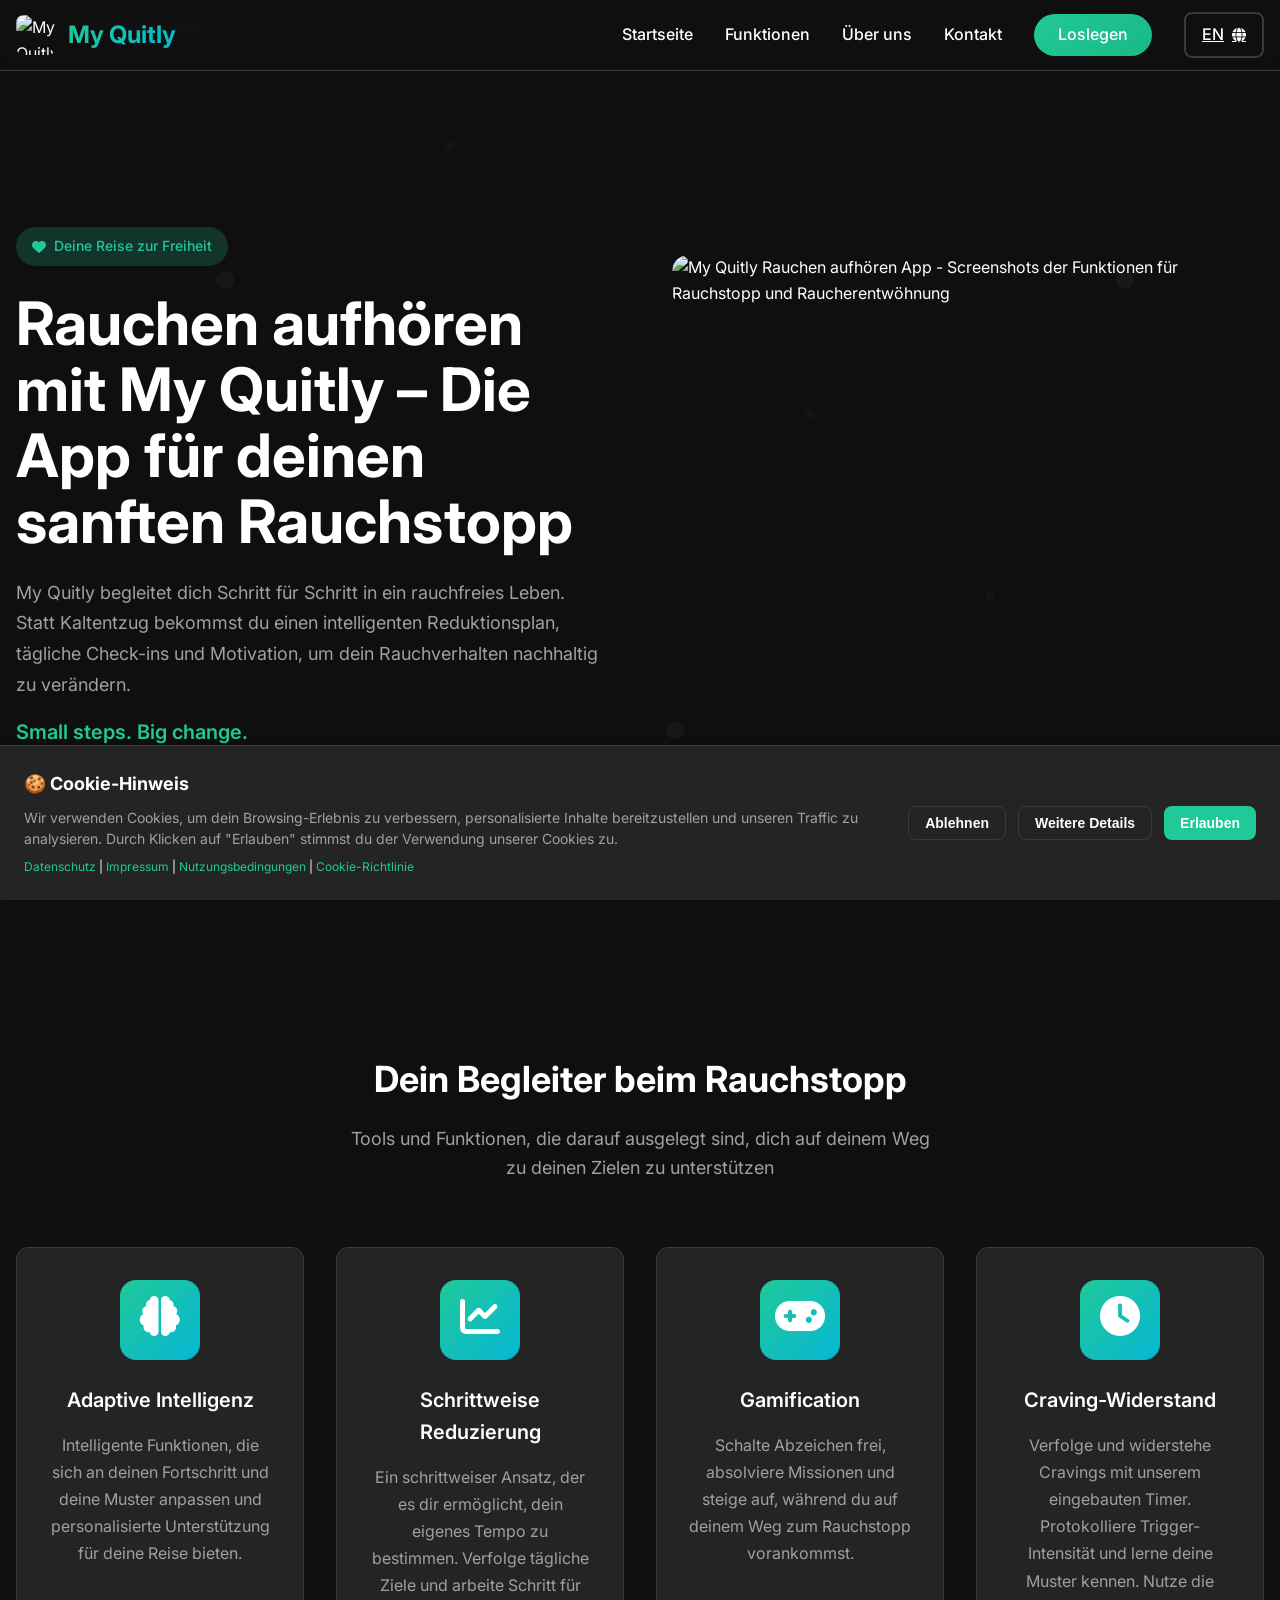
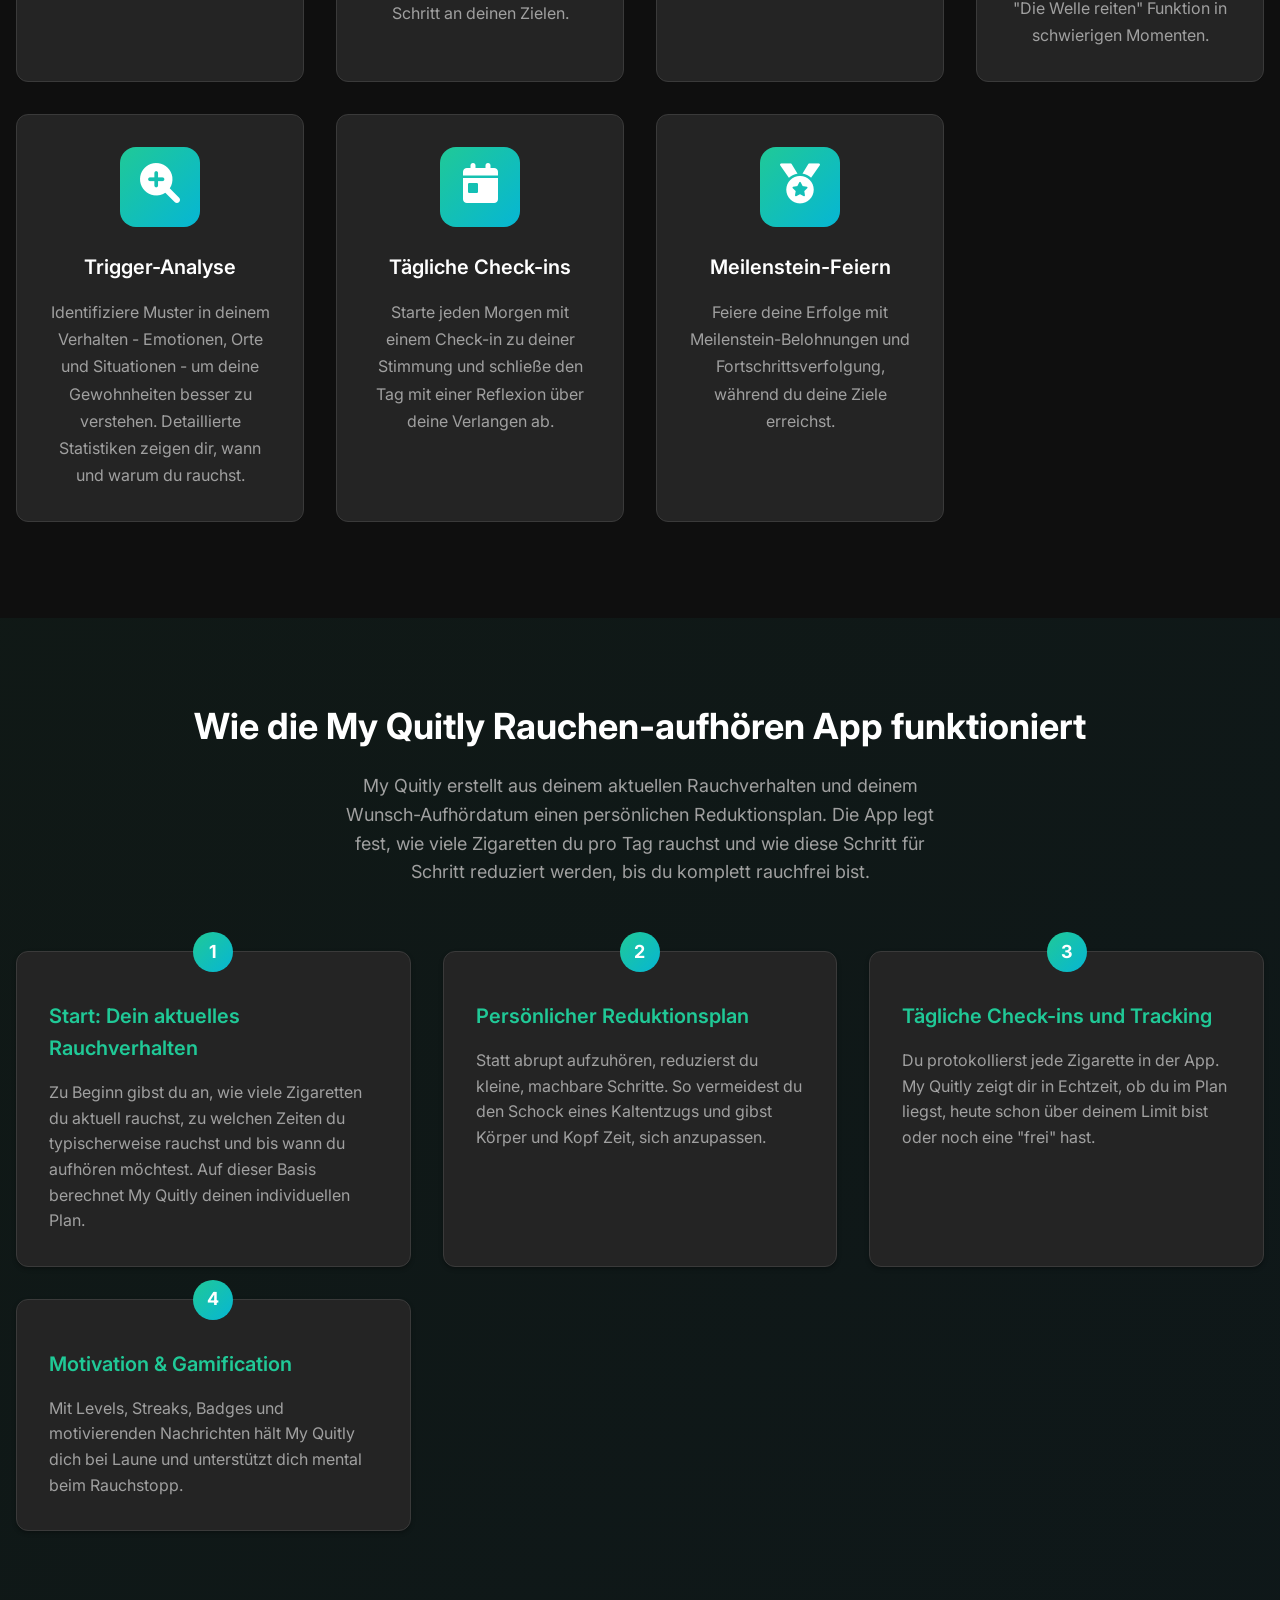
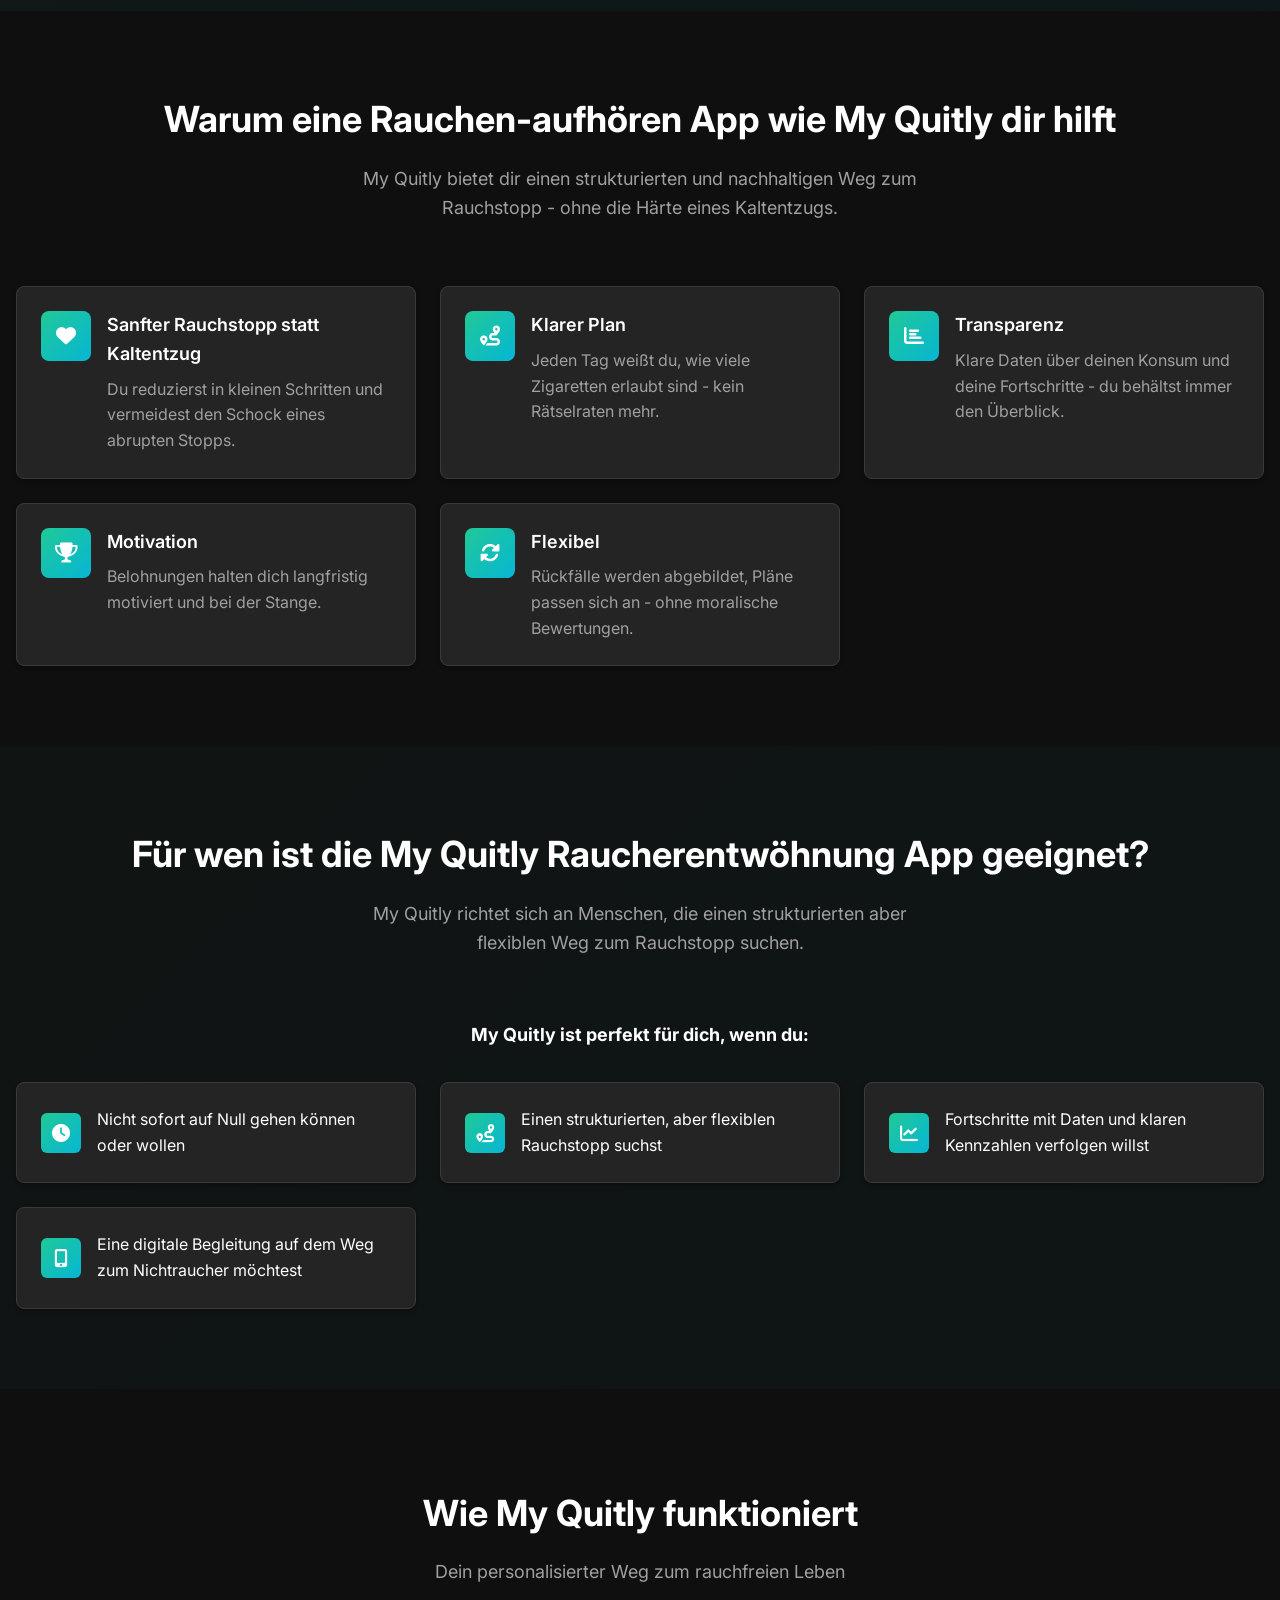
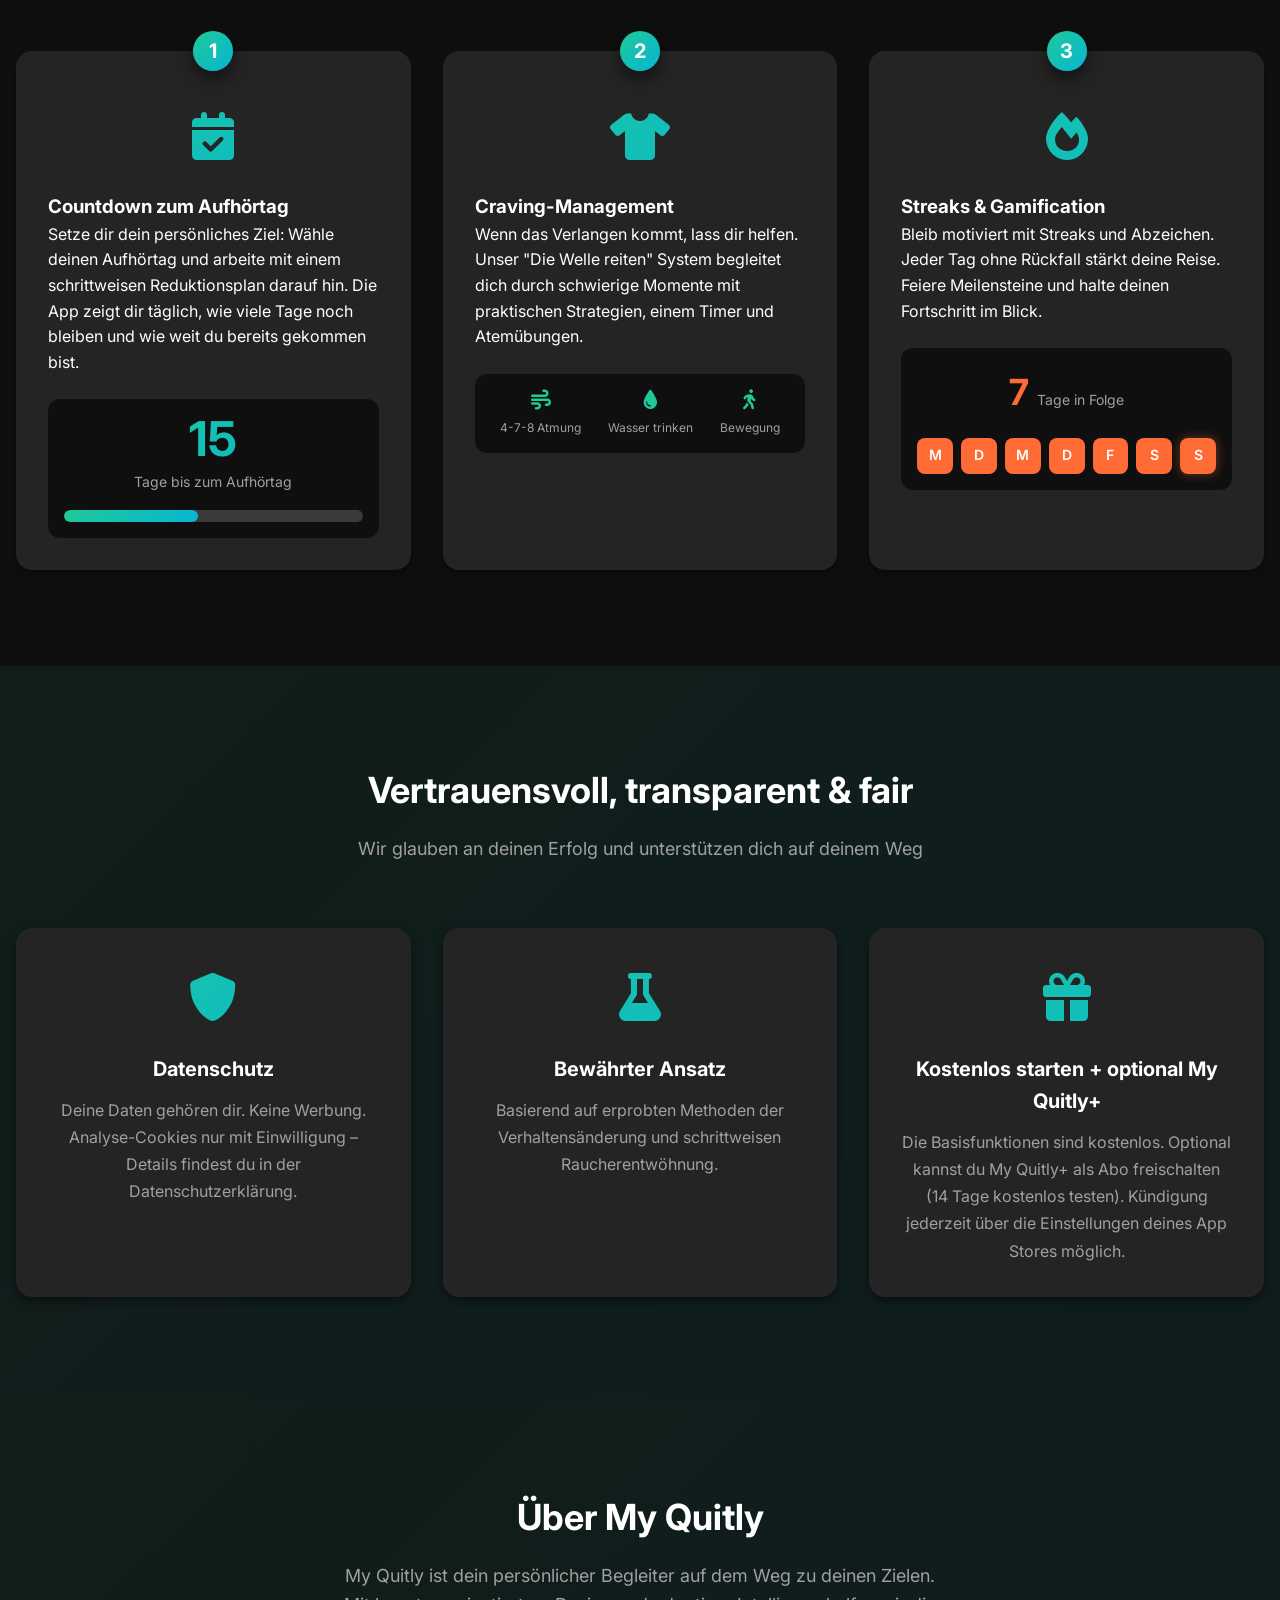
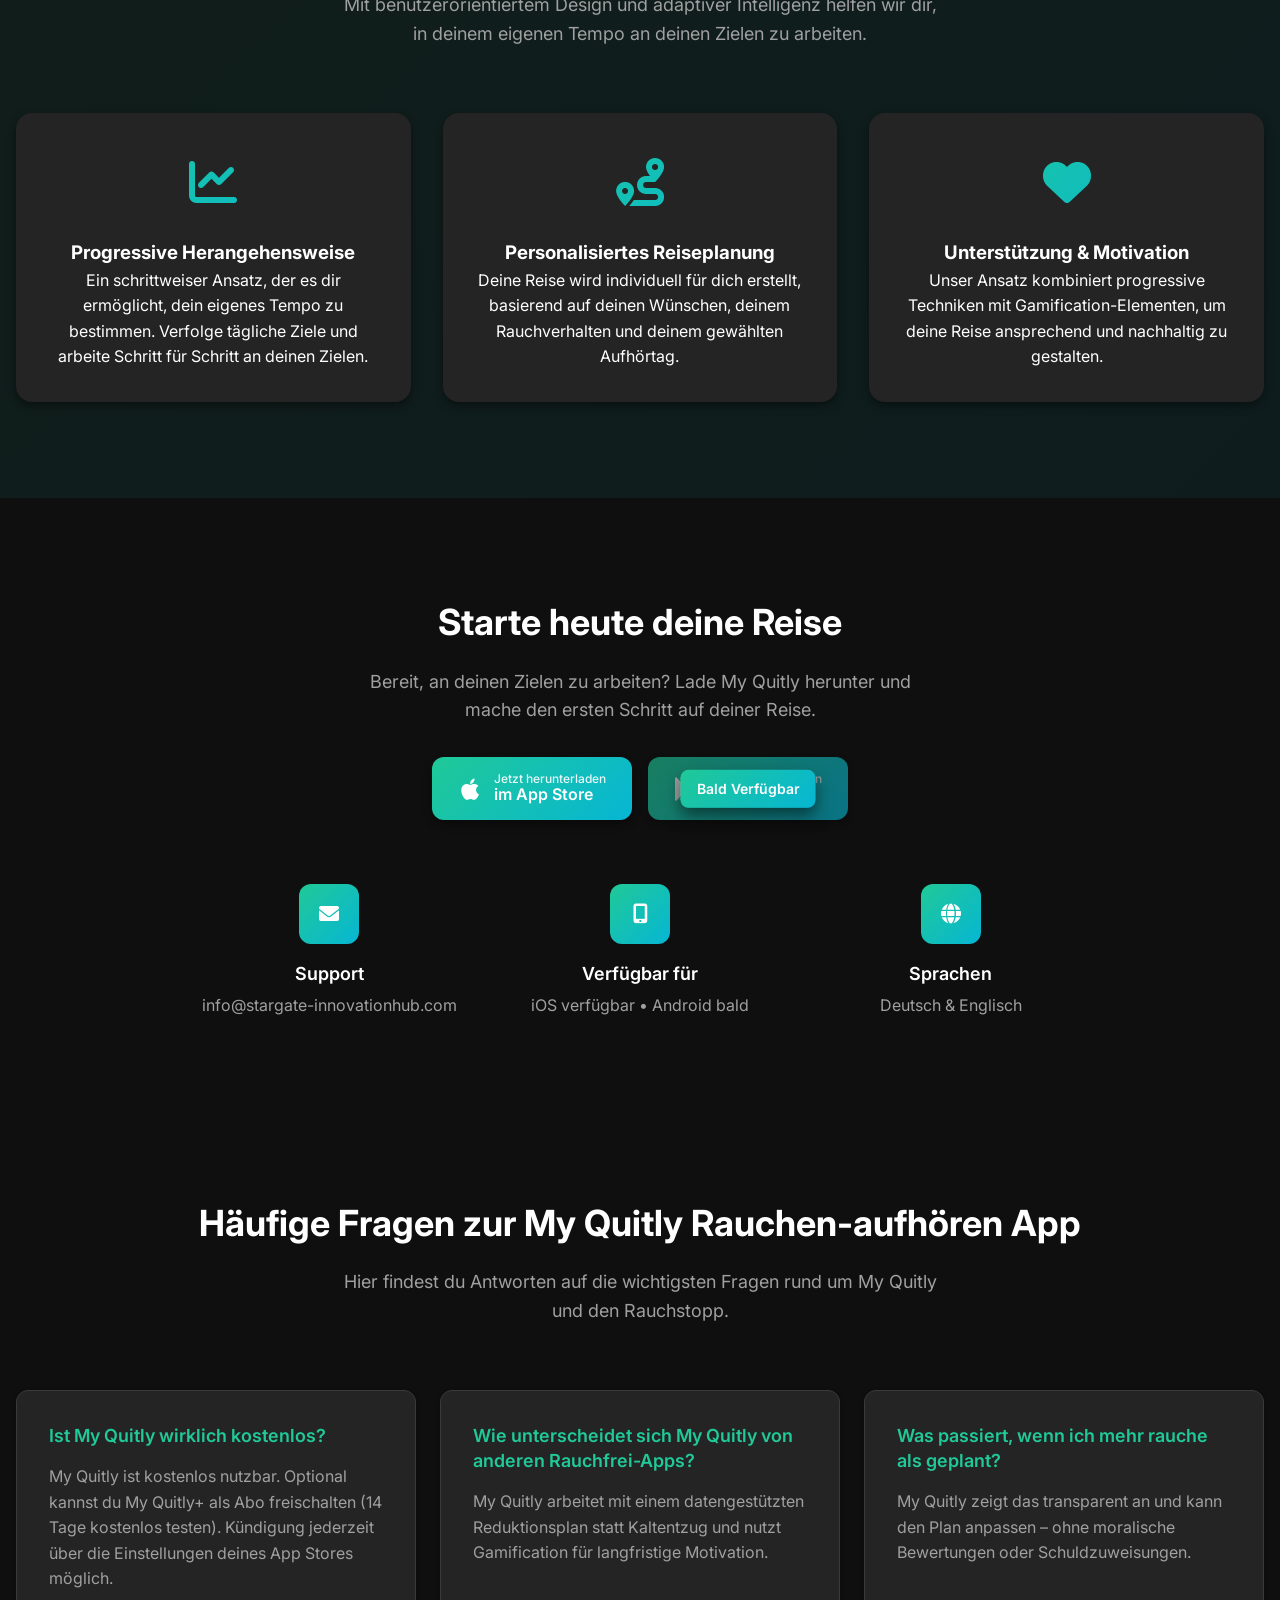
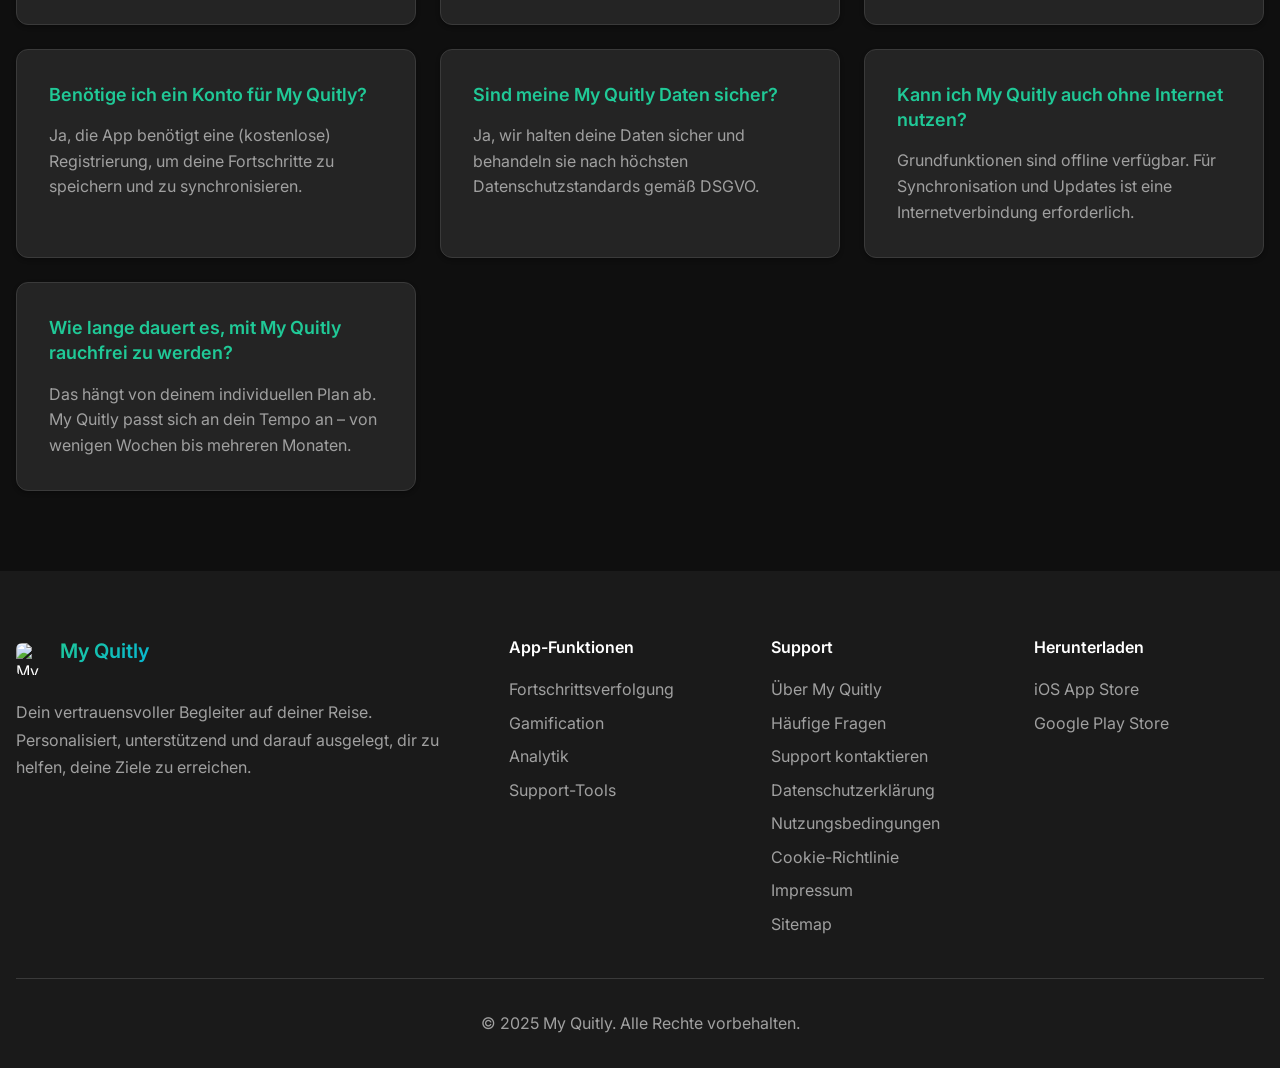
==== commit aafeef56: "- optimized according to SEO" ====
--- a/de/index.html
+++ b/de/index.html
@@ -202,7 +202,7 @@
     <!-- Navigation -->
     <nav class="navbar">
         <div class="nav-container">
-            <a href="index.html" class="nav-logo" aria-label="Zurück zur Startseite">
+            <a href="./" class="nav-logo" aria-label="Zurück zur Startseite">
                 <img src="../assets/myquitly-icon-ios-app-store-1024x1024.png?v=5?v=2" alt="My Quitly Logo - Rauchen aufhören App" class="logo-img">
                 <h2>My Quitly</h2>
             </a>
@@ -793,10 +793,10 @@
                         <li><a href="#about">Über My Quitly</a></li>
                         <li><a href="#faq">Häufige Fragen</a></li>
                         <li><a href="#contact">Support kontaktieren</a></li>
-                        <li><a href="privacy.html">Datenschutzerklärung</a></li>
-                        <li><a href="terms.html">Nutzungsbedingungen</a></li>
-                        <li><a href="cookies.html">Cookie-Richtlinie</a></li>
-                        <li><a href="impressum.html">Impressum</a></li>
+                        <li><a href="privacy">Datenschutzerklärung</a></li>
+                        <li><a href="terms">Nutzungsbedingungen</a></li>
+                        <li><a href="cookies">Cookie-Richtlinie</a></li>
+                        <li><a href="impressum">Impressum</a></li>
                         <li><a href="sitemap.xml">Sitemap</a></li>
                     </ul>
                 </div>
@@ -821,10 +821,10 @@
                 <h4>🍪 Cookie-Hinweis</h4>
                 <p>Wir verwenden Cookies, um dein Browsing-Erlebnis zu verbessern, personalisierte Inhalte bereitzustellen und unseren Traffic zu analysieren. Durch Klicken auf "Erlauben" stimmst du der Verwendung unserer Cookies zu.</p>
                 <div class="cookie-links">
-                    <a href="privacy.html">Datenschutz</a> | 
-                    <a href="impressum.html">Impressum</a> | 
-                    <a href="terms.html">Nutzungsbedingungen</a> | 
-                    <a href="cookies.html">Cookie-Richtlinie</a>
+                    <a href="privacy">Datenschutz</a> | 
+                    <a href="impressum">Impressum</a> | 
+                    <a href="terms">Nutzungsbedingungen</a> | 
+                    <a href="cookies">Cookie-Richtlinie</a>
                 </div>
             </div>
             <div class="cookie-buttons">
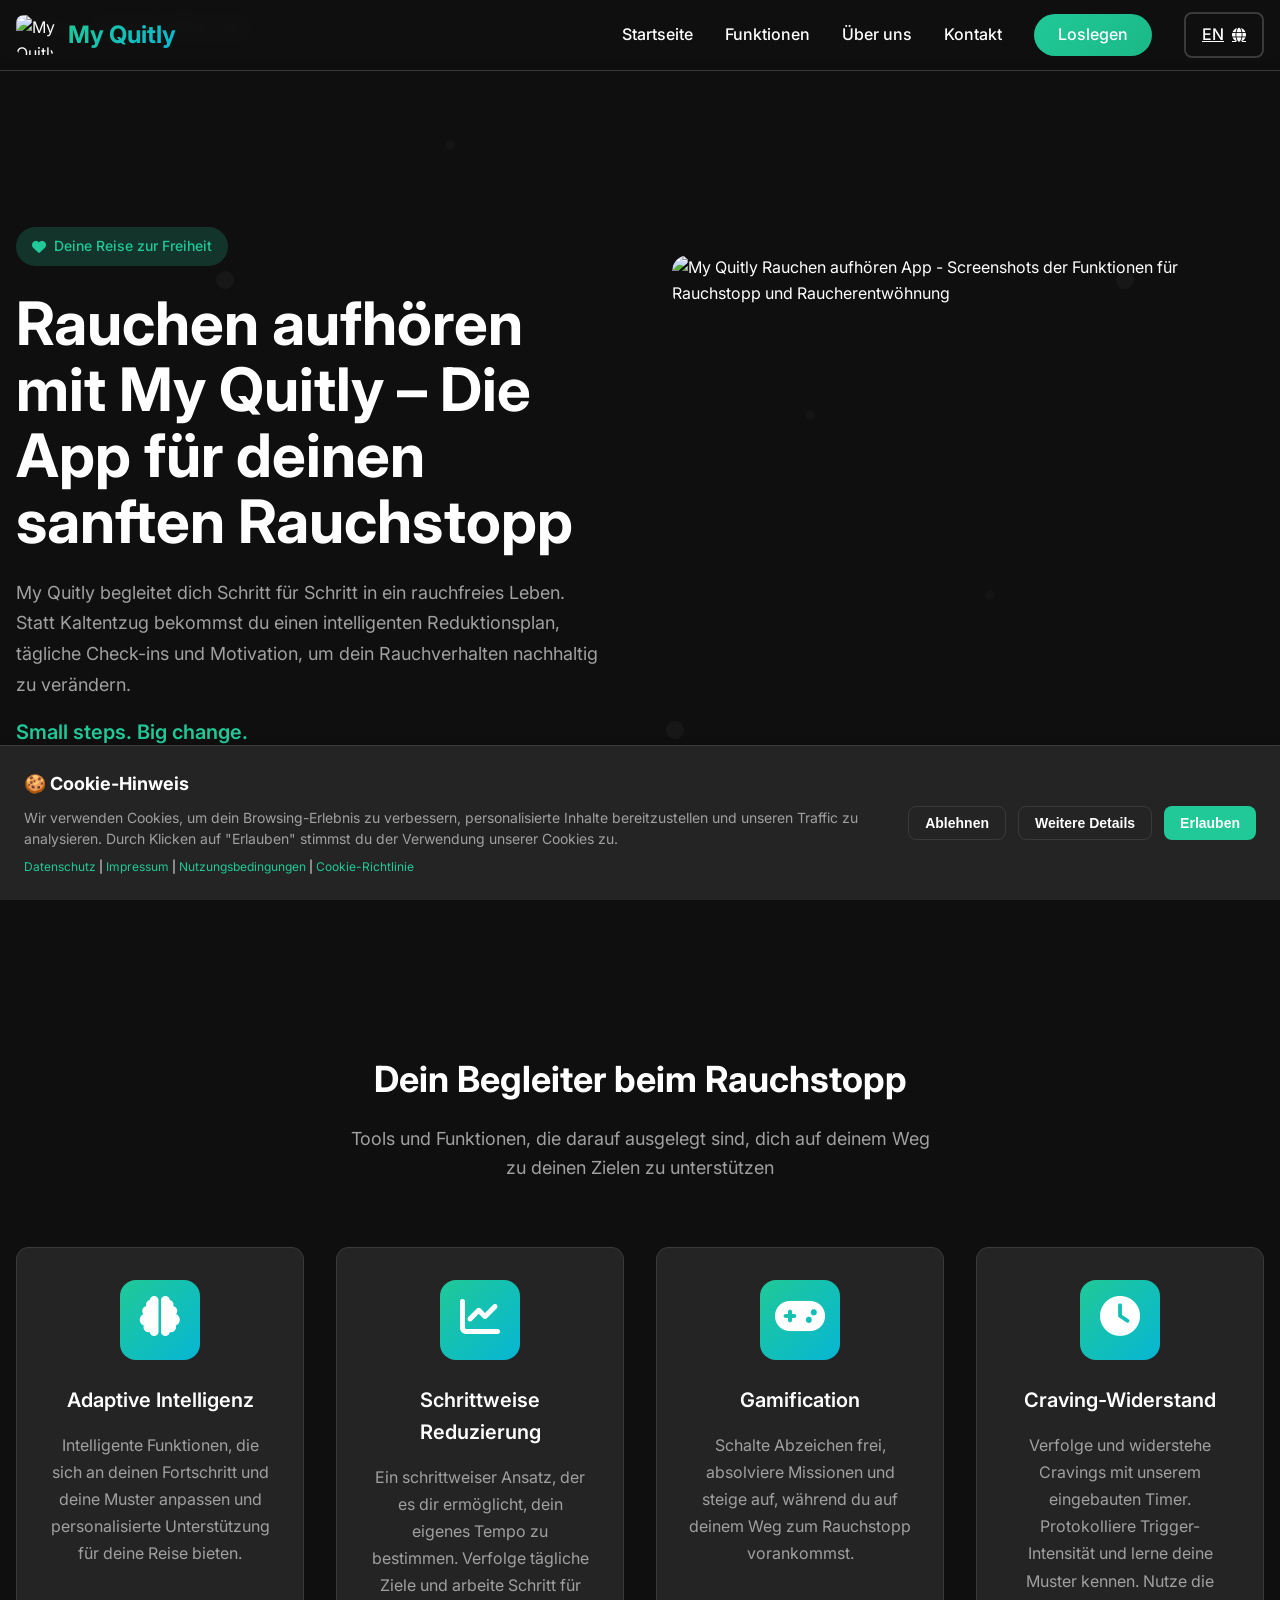
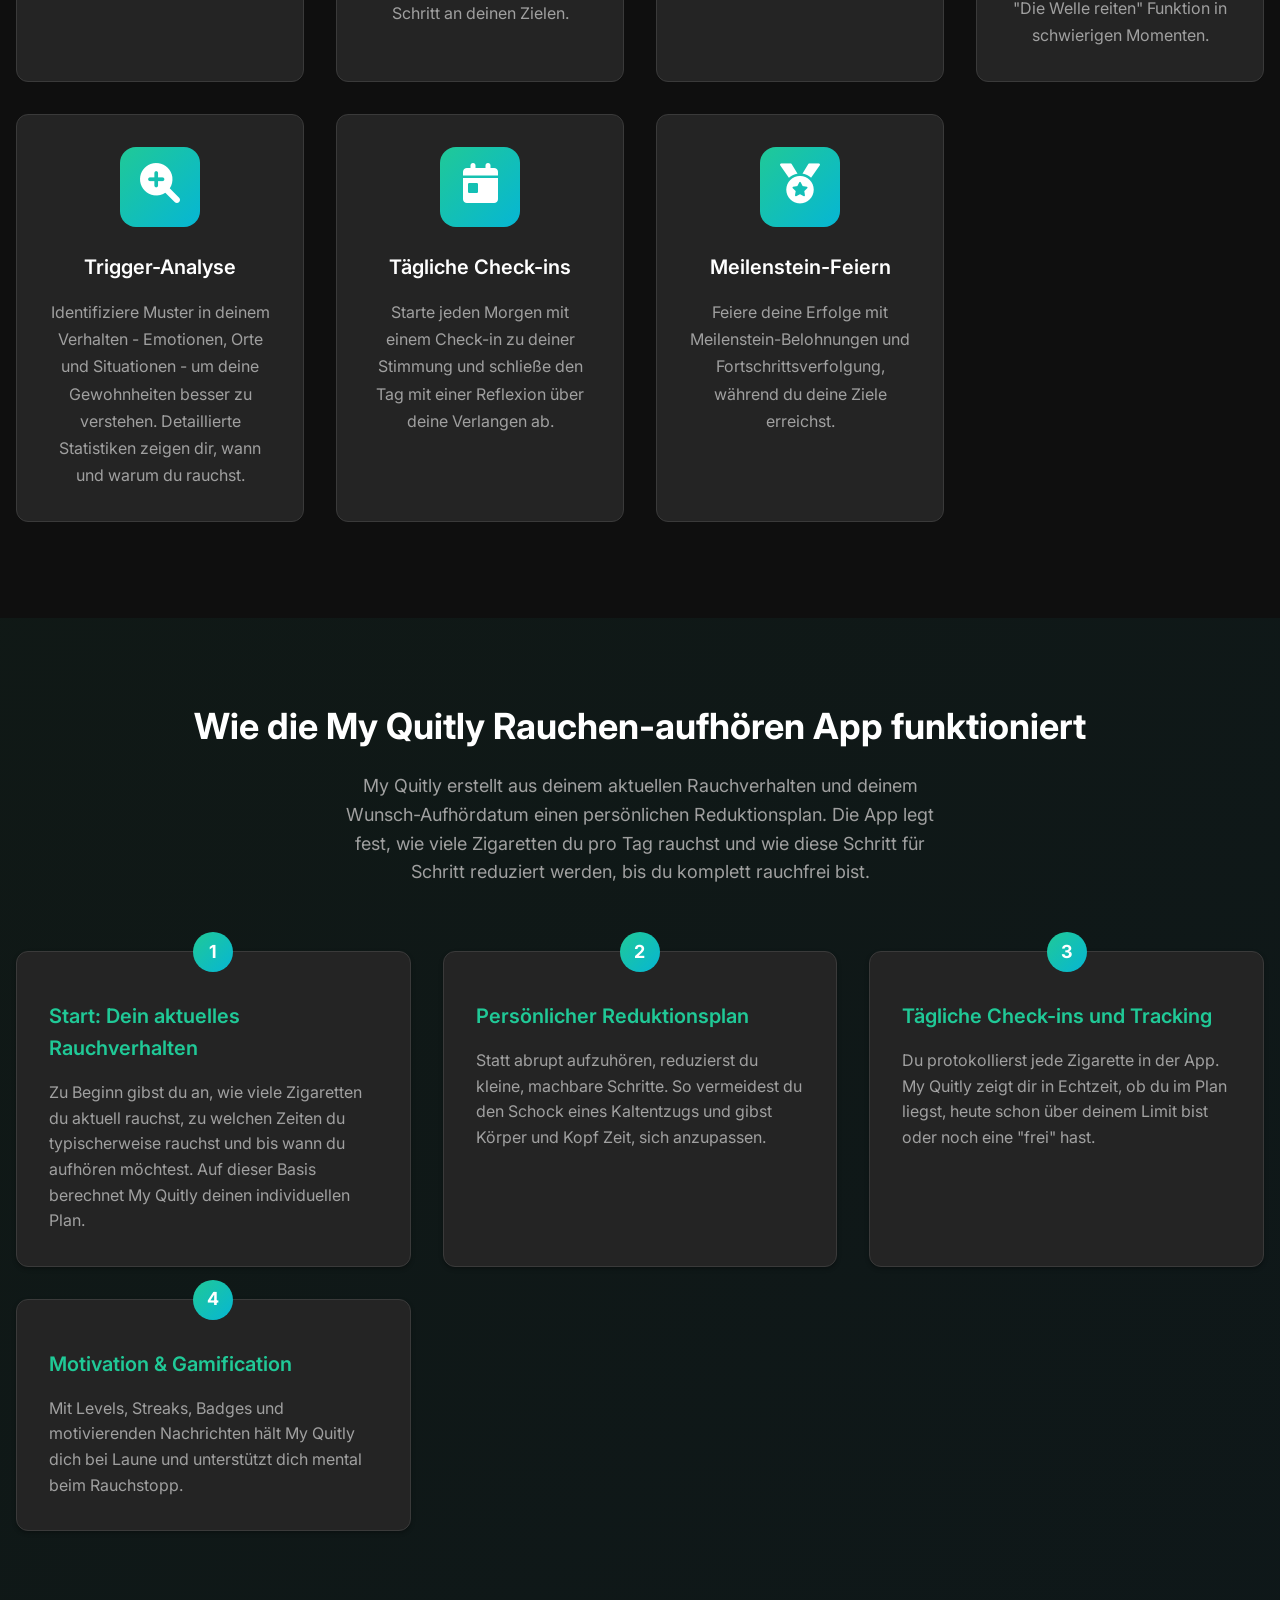
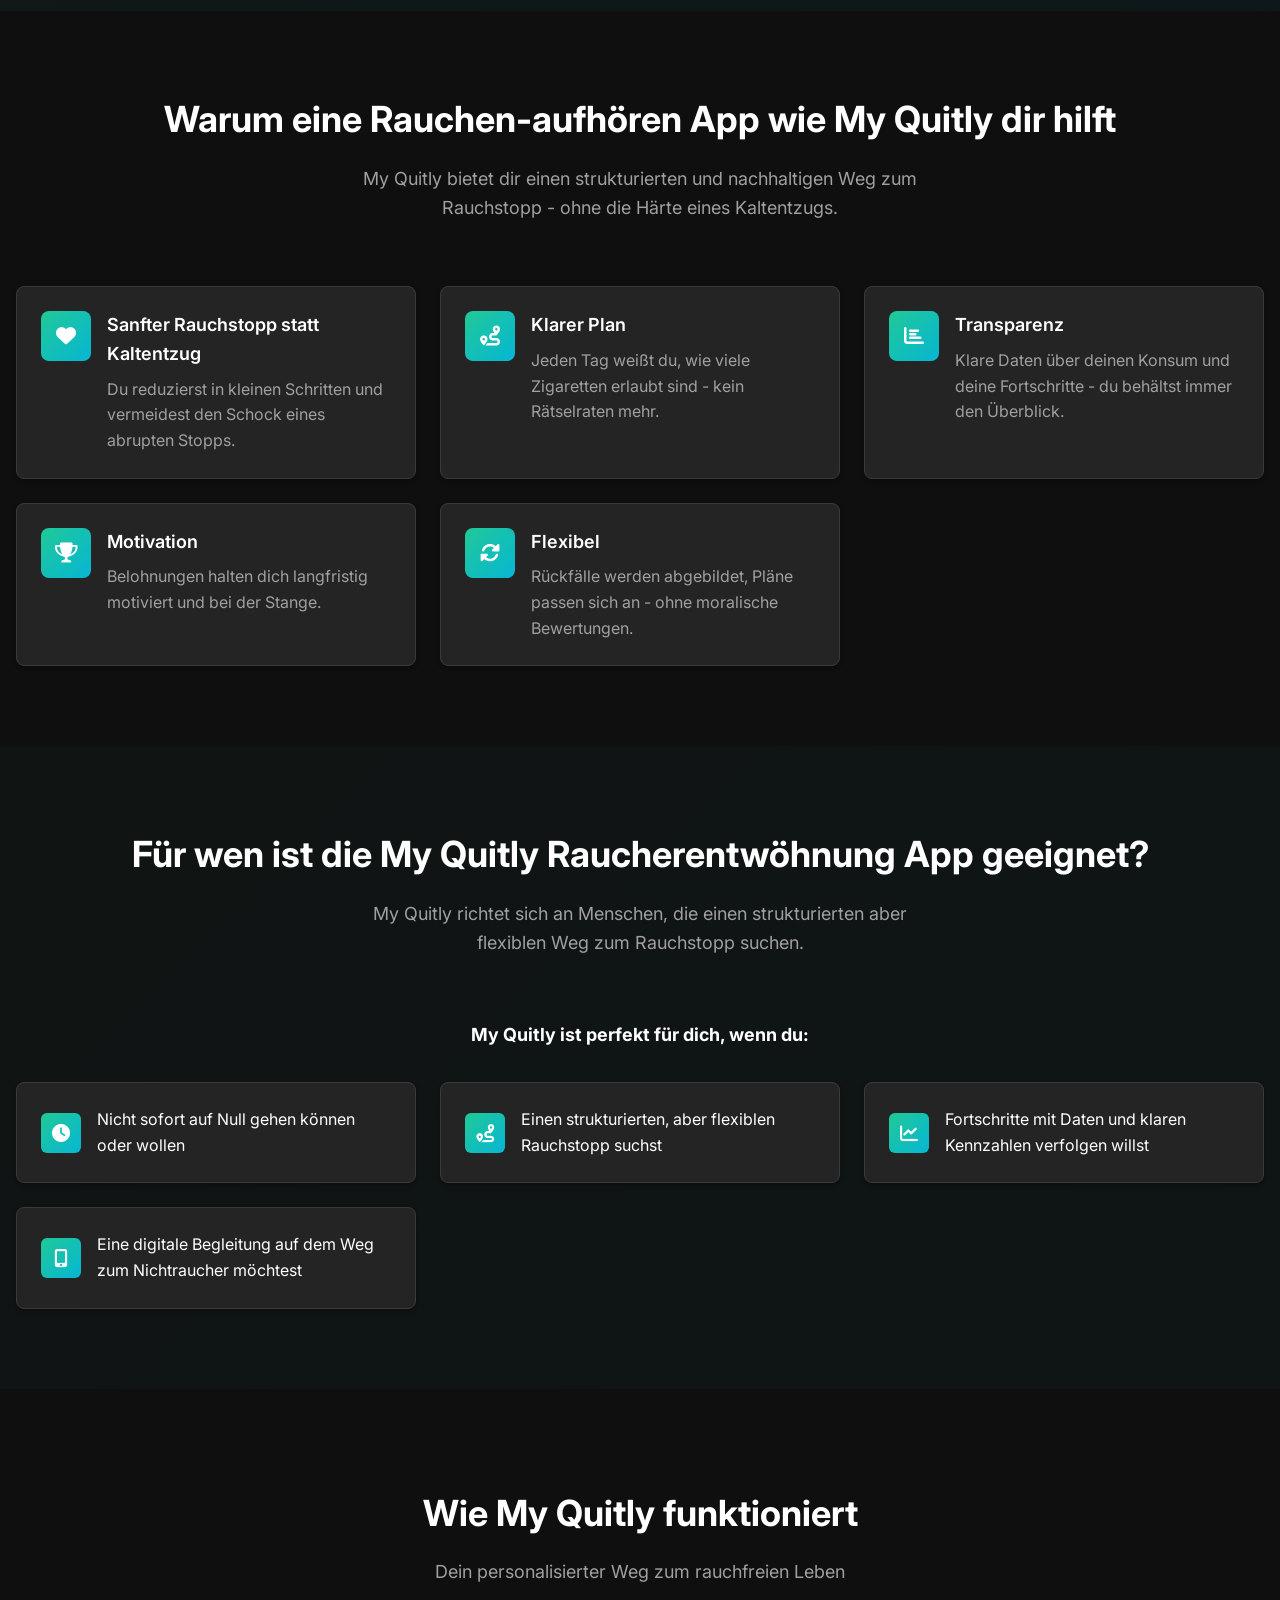
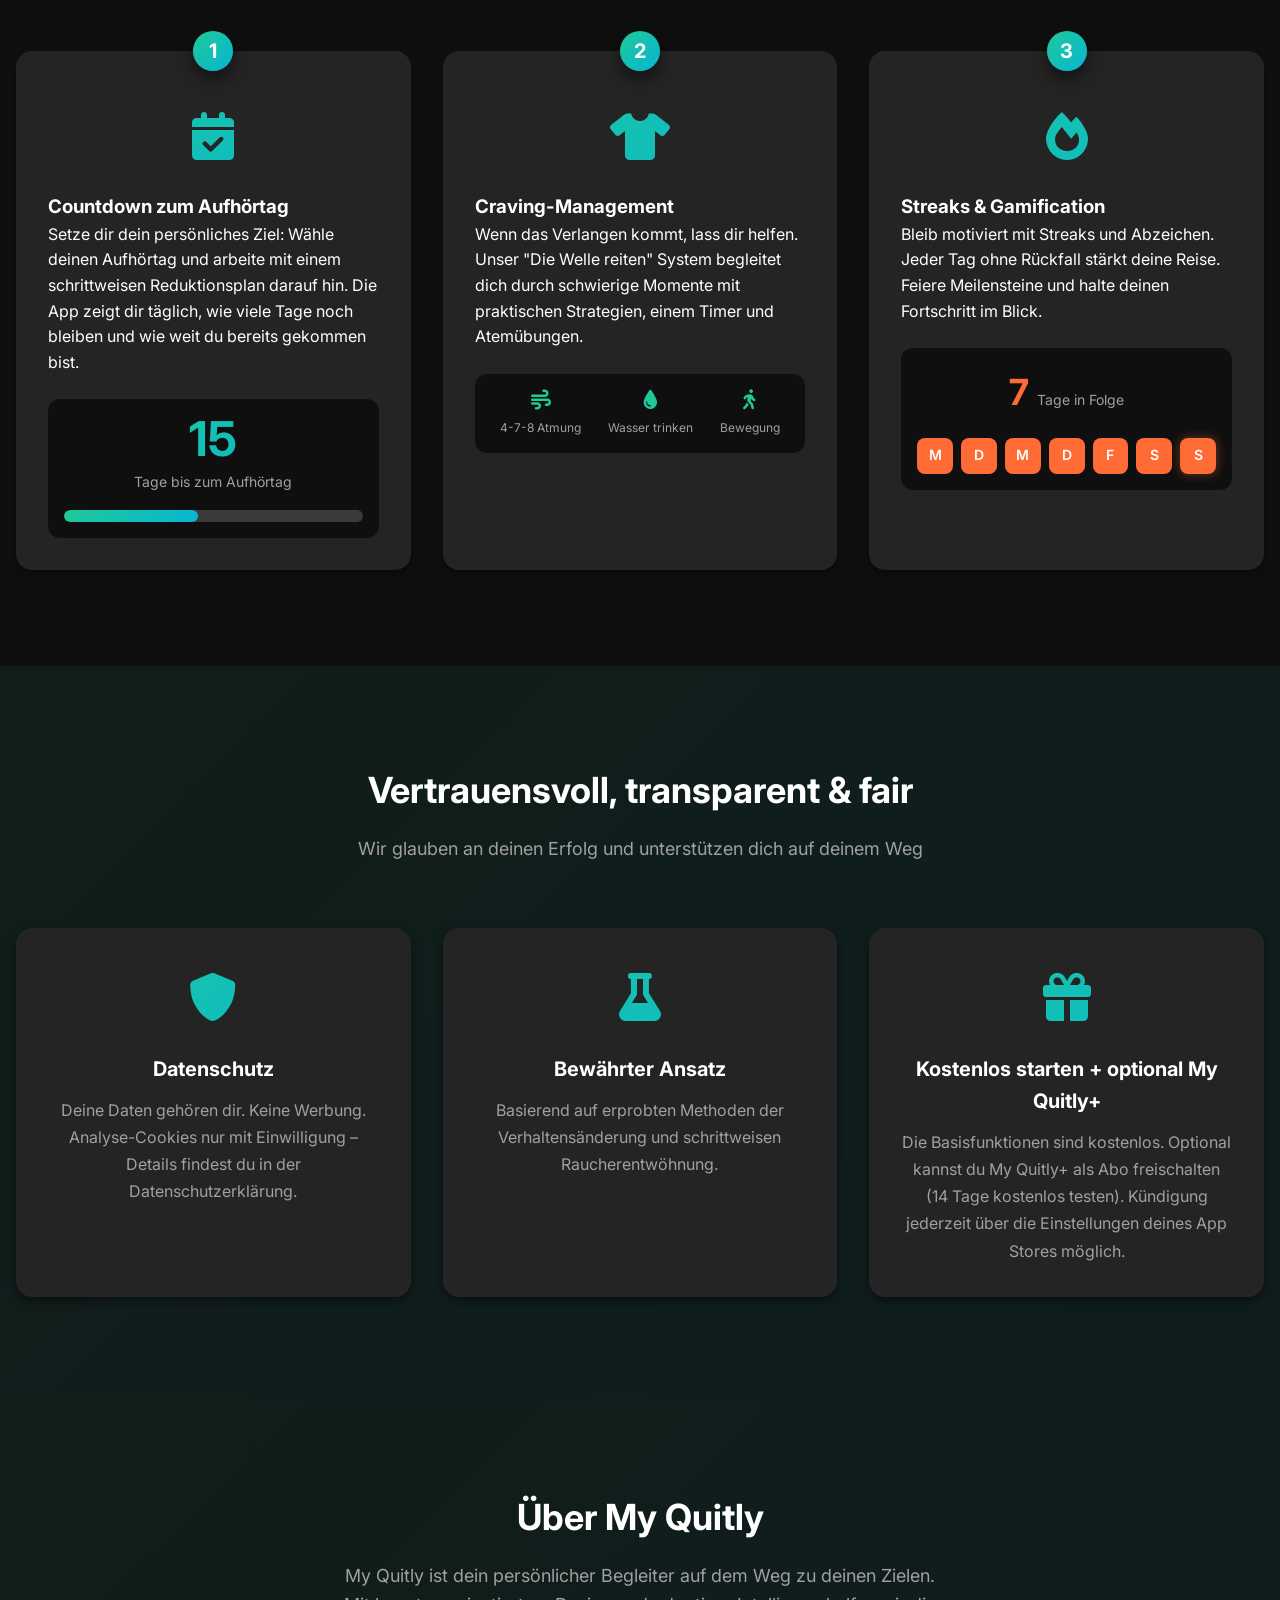
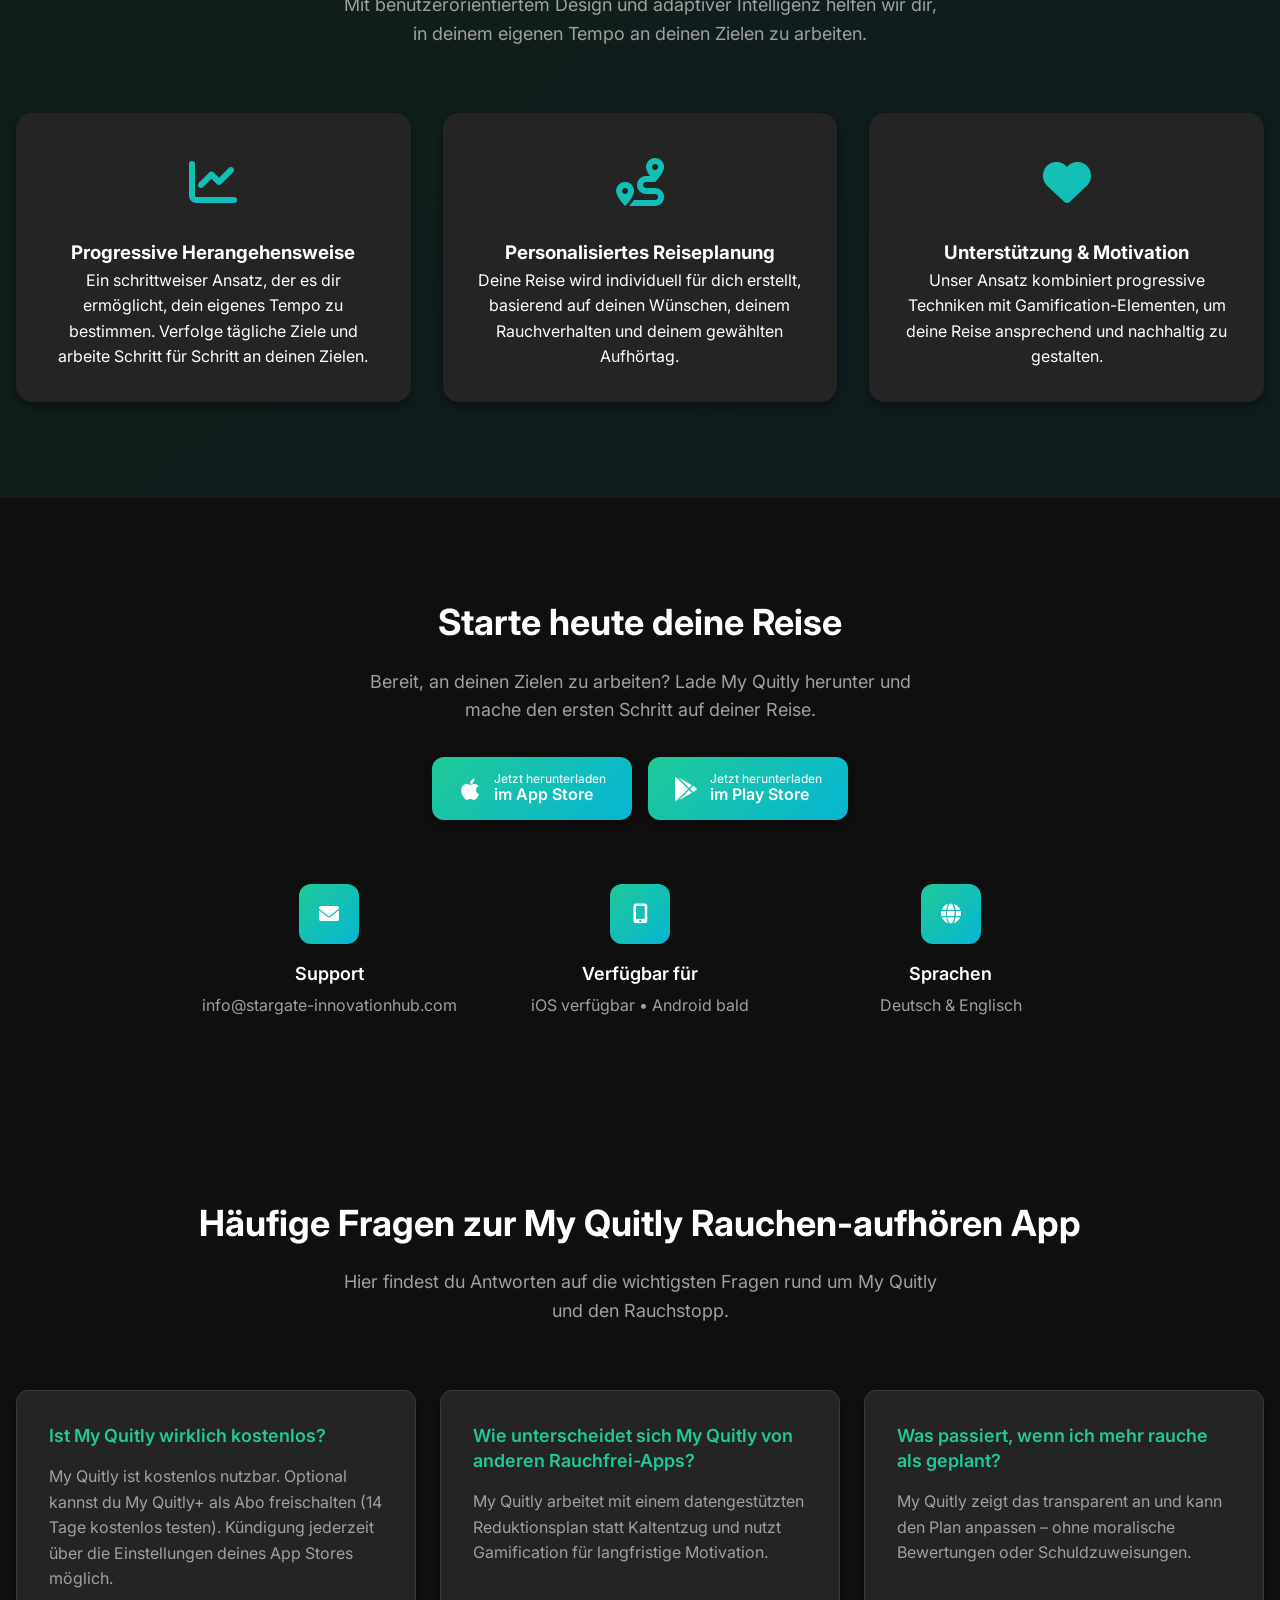
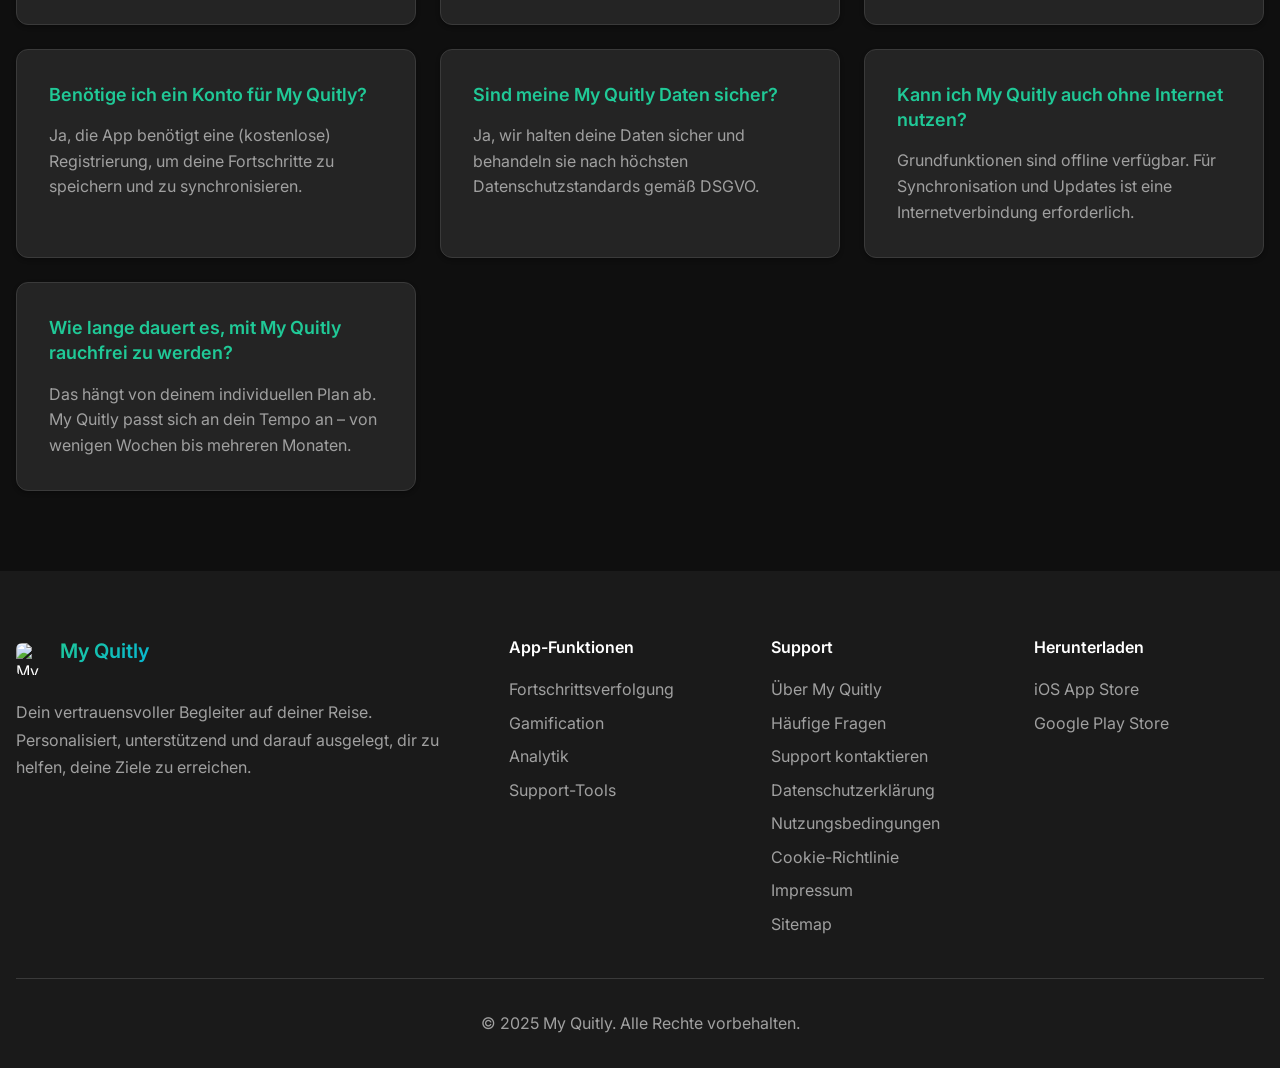
==== commit d0c5963b: "android und ios button und links angepasst" ====
--- a/de/index.html
+++ b/de/index.html
@@ -257,7 +257,7 @@
                 <p class="hero-slogan" data-translate="hero.slogan">Small steps. Big change.</p>
                 <div class="hero-buttons" id="hero-buttons">
                     <div class="app-store-btn-wrapper">
-                        <a href="https://apps.apple.com/de/app/my-quitly-rauchfrei-werden/id6754508949?mt=8" class="btn btn-primary app-store-btn" data-store="ios">
+                        <a href="https://apps.apple.com/app/id6754508949" class="btn btn-primary app-store-btn" data-store="ios">
                             <i class="fab fa-apple"></i>
                             <div class="btn-text">
                                 <span class="btn-small">Jetzt herunterladen</span>
@@ -267,16 +267,13 @@
                         
                     </div>
                     <div class="app-store-btn-wrapper">
-                        <a href="#" class="btn btn-primary app-store-btn disabled" data-store="android">
+                        <a href="https://play.google.com/store/apps/details?id=com.myquitly.quitsmoking" class="btn btn-primary app-store-btn" data-store="android">
                             <i class="fab fa-google-play"></i>
                             <div class="btn-text">
                                 <span class="btn-small">Jetzt herunterladen</span>
                                 <span class="btn-large">im Play Store</span>
                             </div>
                         </a>
-                        <div class="coming-soon-overlay">
-                            <span data-translate="hero.comingSoon">Bald Verfügbar</span>
-                        </div>
                     </div>
                 </div>
             </div>
@@ -649,7 +646,7 @@
                 <p>Bereit, an deinen Zielen zu arbeiten? Lade My Quitly herunter und mache den ersten Schritt auf deiner Reise.</p>
                 <div class="download-buttons">
                     <div class="app-store-btn-wrapper">
-                        <a href="https://apps.apple.com/de/app/my-quitly-rauchfrei-werden/id6754508949?mt=8" class="app-store-btn" data-store="ios">
+                        <a href="https://apps.apple.com/app/id6754508949" class="app-store-btn" data-store="ios">
                             <i class="fab fa-apple"></i>
                             <div class="btn-text">
                                 <span class="btn-subtitle">Jetzt herunterladen</span>
@@ -658,16 +655,13 @@
                         </a>
                     </div>
                     <div class="app-store-btn-wrapper">
-                        <a href="#" class="app-store-btn disabled" data-store="android">
+                        <a href="https://play.google.com/store/apps/details?id=com.myquitly.quitsmoking" class="app-store-btn" data-store="android">
                             <i class="fab fa-google-play"></i>
                             <div class="btn-text">
                                 <span class="btn-subtitle">Jetzt herunterladen</span>
                                 <span class="btn-title">im Play Store</span>
                             </div>
                         </a>
-                        <div class="coming-soon-overlay">
-                            <span data-translate="hero.comingSoon">Bald Verfügbar</span>
-                        </div>
                     </div>
                 </div>
             </div>
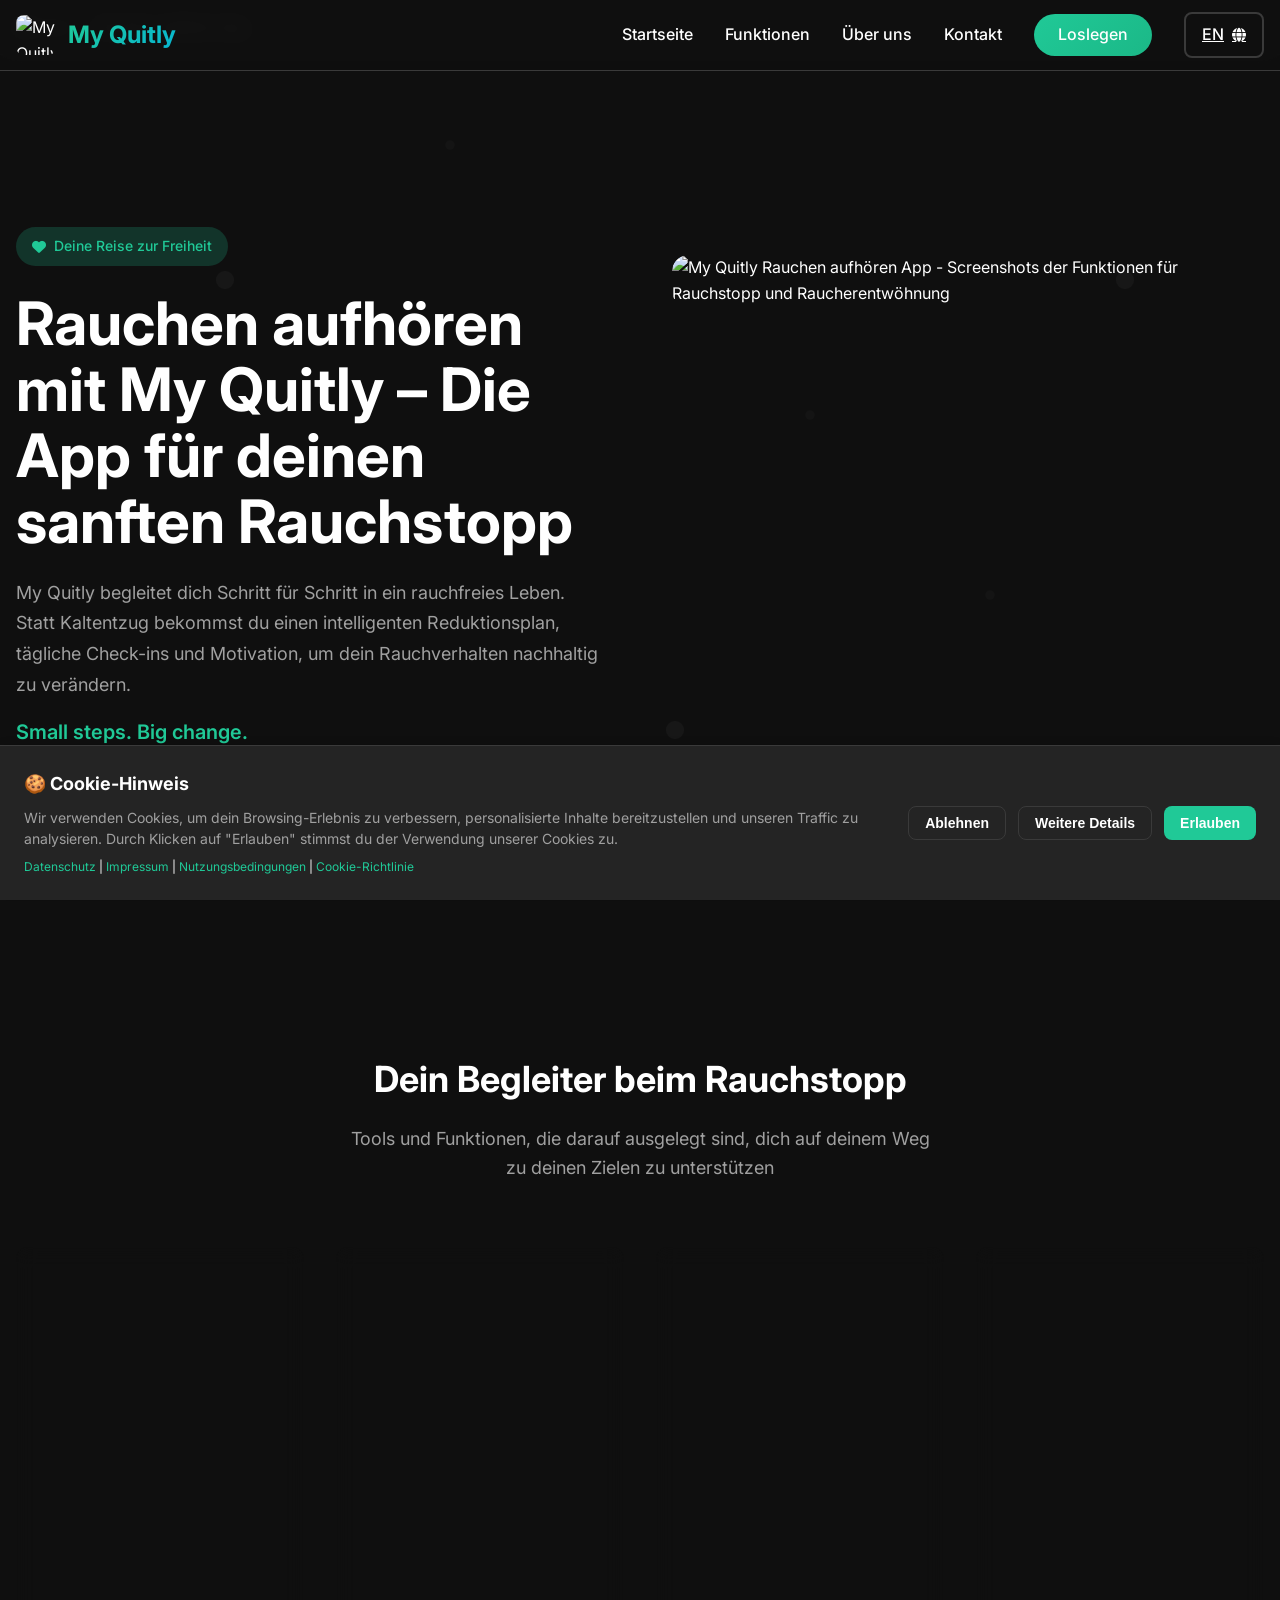
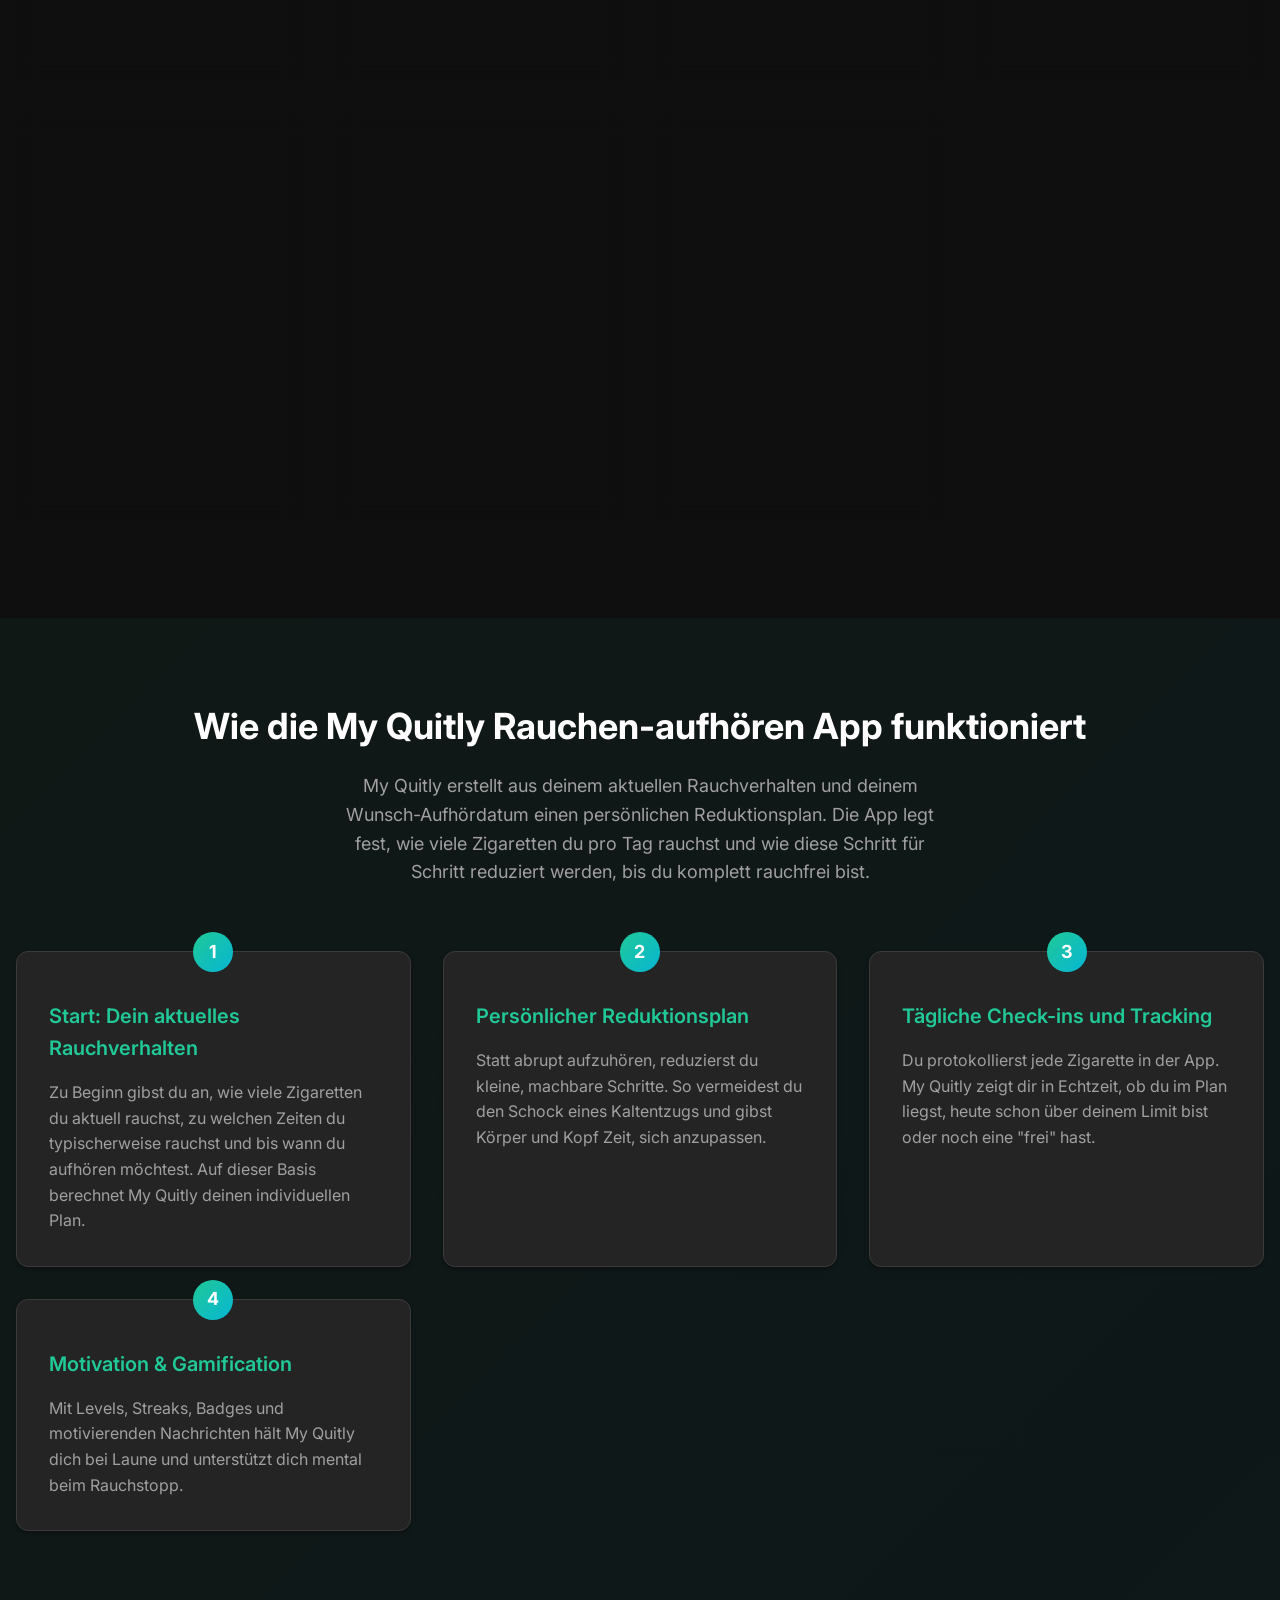
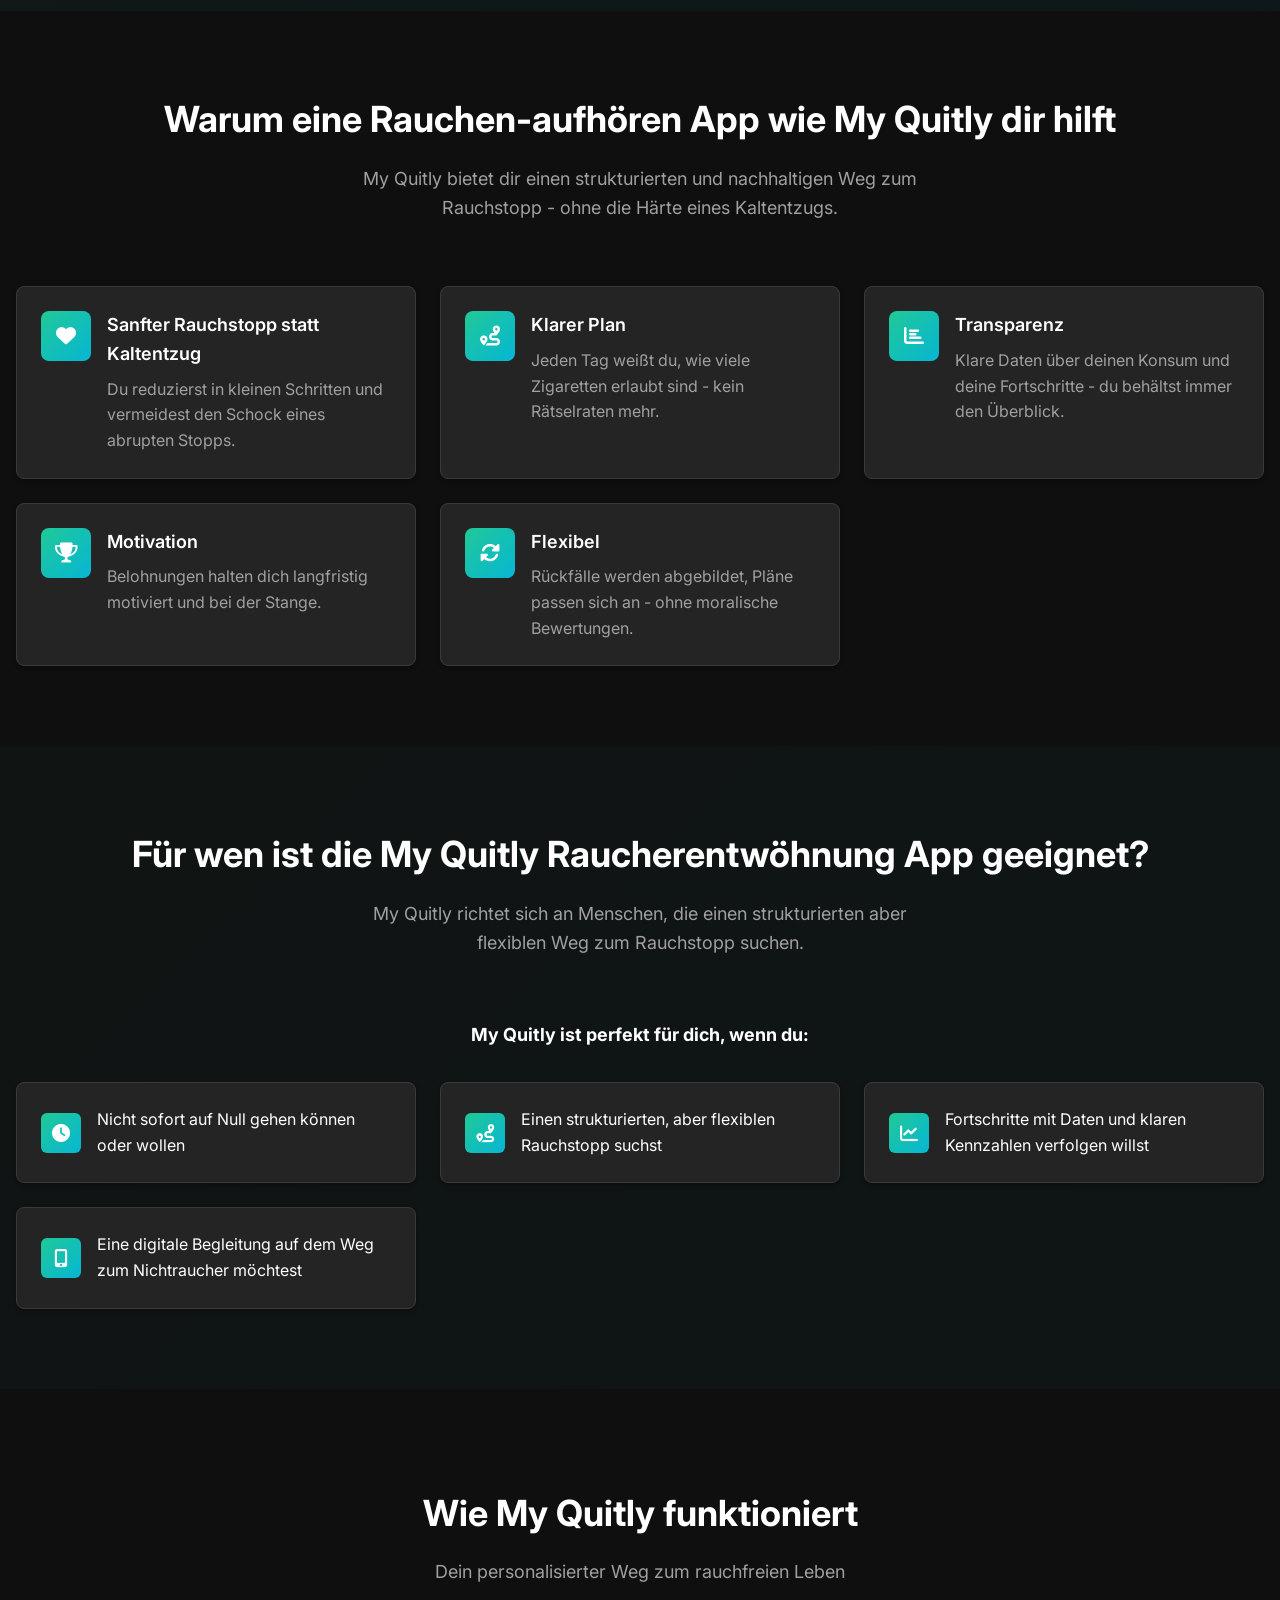
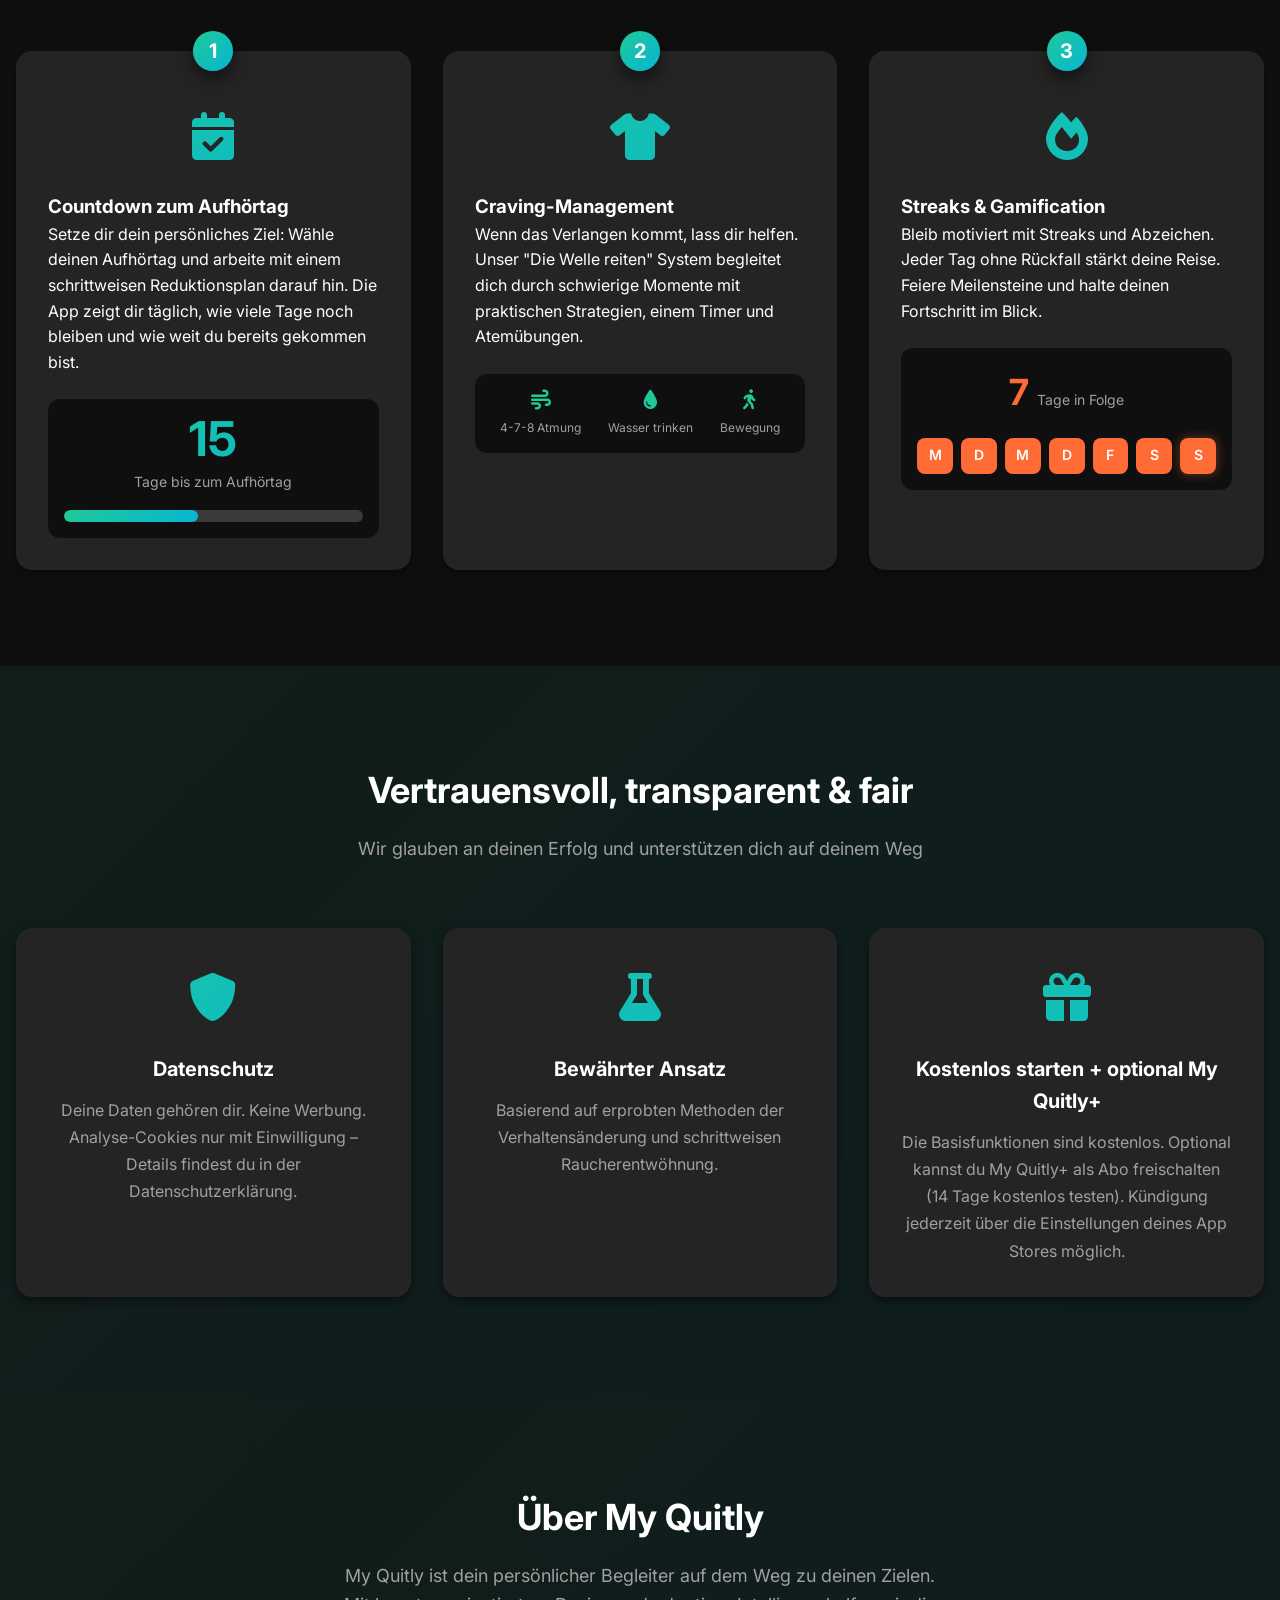
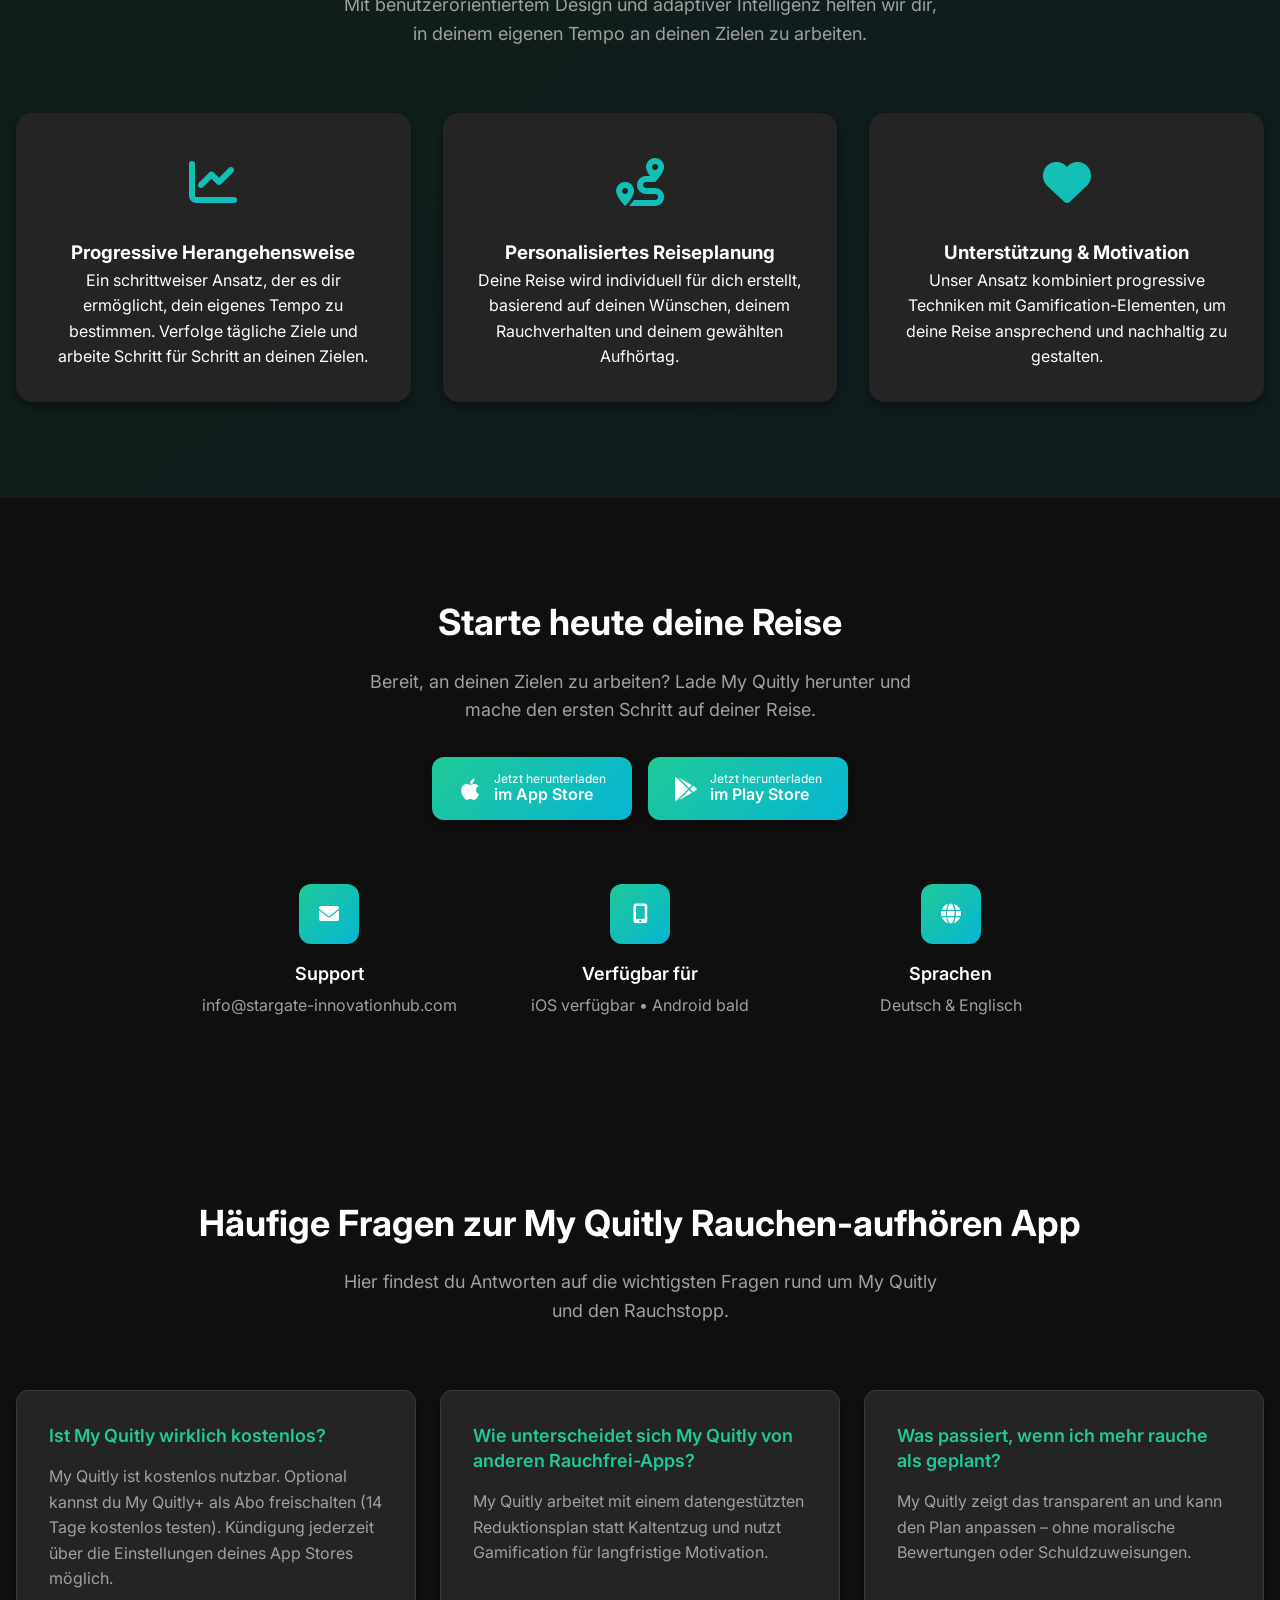
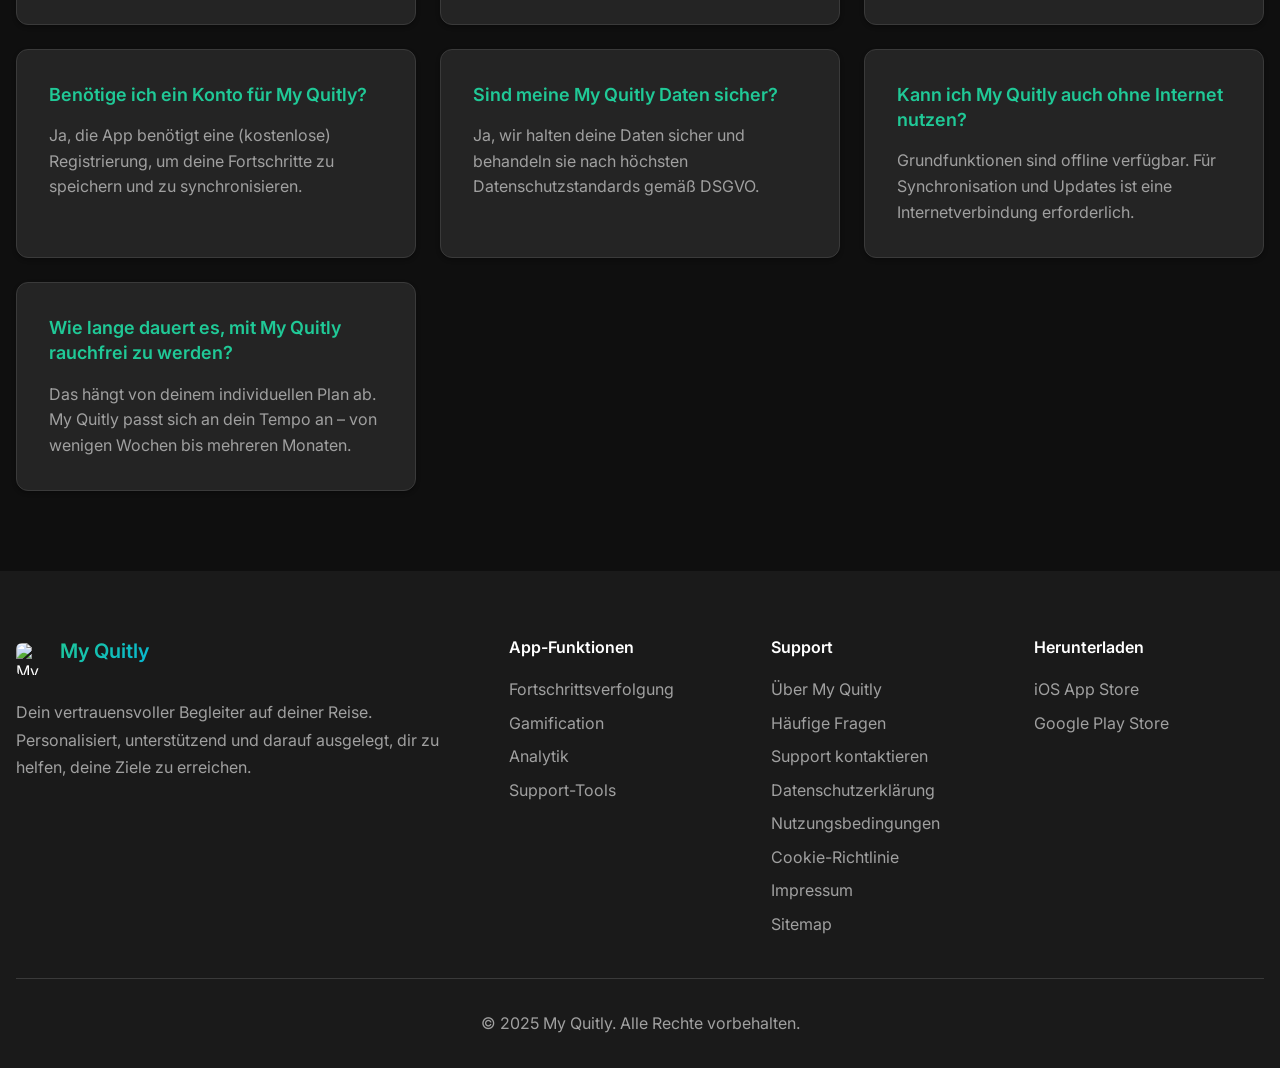
==== commit 46148778: "changed root to german" ====
--- a/de/index.html
+++ b/de/index.html
@@ -15,9 +15,9 @@
     
     <!-- SEO Meta Tags -->
     <link rel="canonical" href="https://myquitly.stargate-innovationhub.com/de/">
+    <link rel="alternate" hreflang="de" href="https://myquitly.stargate-innovationhub.com/">
     <link rel="alternate" hreflang="en" href="https://myquitly.stargate-innovationhub.com/en/">
-    <link rel="alternate" hreflang="de" href="https://myquitly.stargate-innovationhub.com/de/">
-    <link rel="alternate" hreflang="x-default" href="https://myquitly.stargate-innovationhub.com/en/">
+    <link rel="alternate" hreflang="x-default" href="https://myquitly.stargate-innovationhub.com/">
     
     <!-- Open Graph Meta Tags -->
     <meta property="og:title" content="Rauchen aufhören App | My Quitly">
@@ -212,7 +212,7 @@
                 <a href="#about" class="nav-link" data-translate="nav.about">Über uns</a>
                 <a href="#contact" class="nav-link" data-translate="nav.contact">Kontakt</a>
                 <a href="#hero-buttons" class="nav-link cta-button" data-translate="nav.getStarted">Loslegen</a>
-                <a href="../en/" class="language-switcher">
+                <a href="/en/" class="language-switcher">
                     <span>EN</span>
                     <i class="fas fa-globe"></i>
                 </a>
